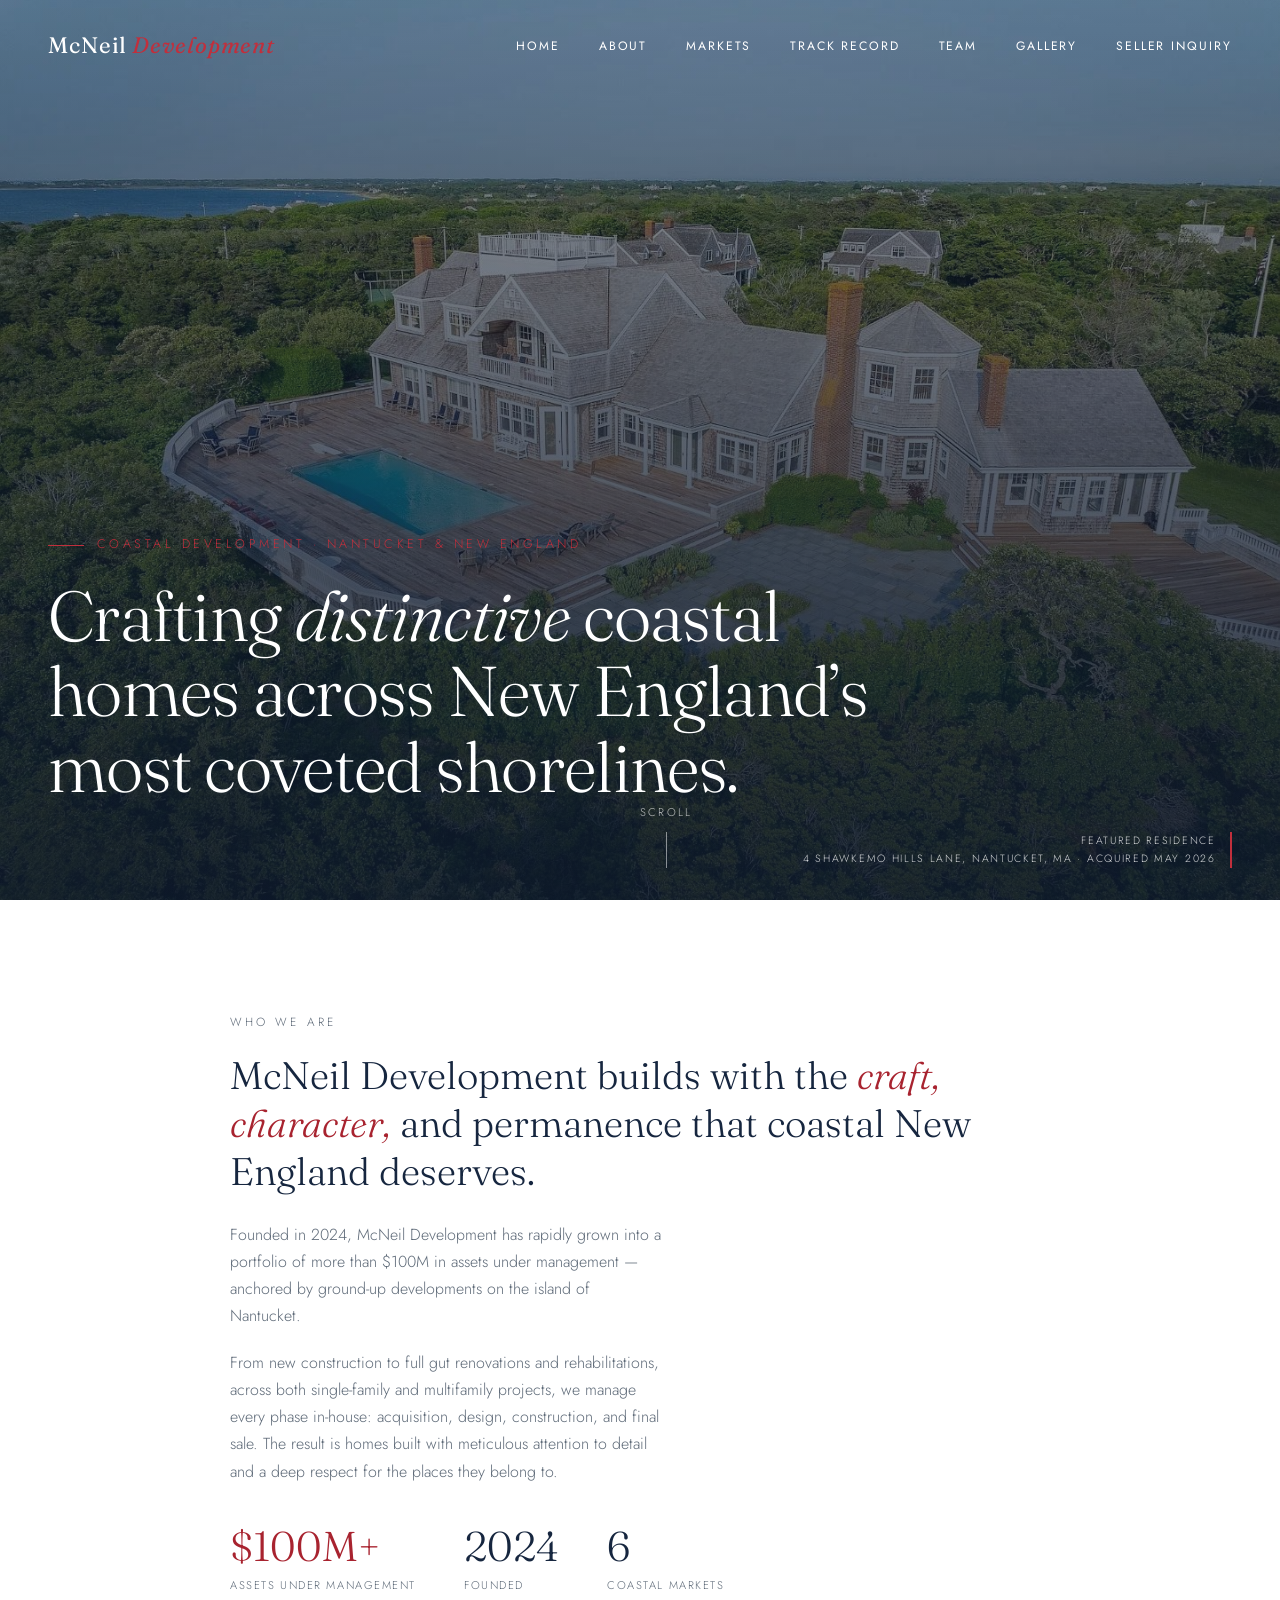
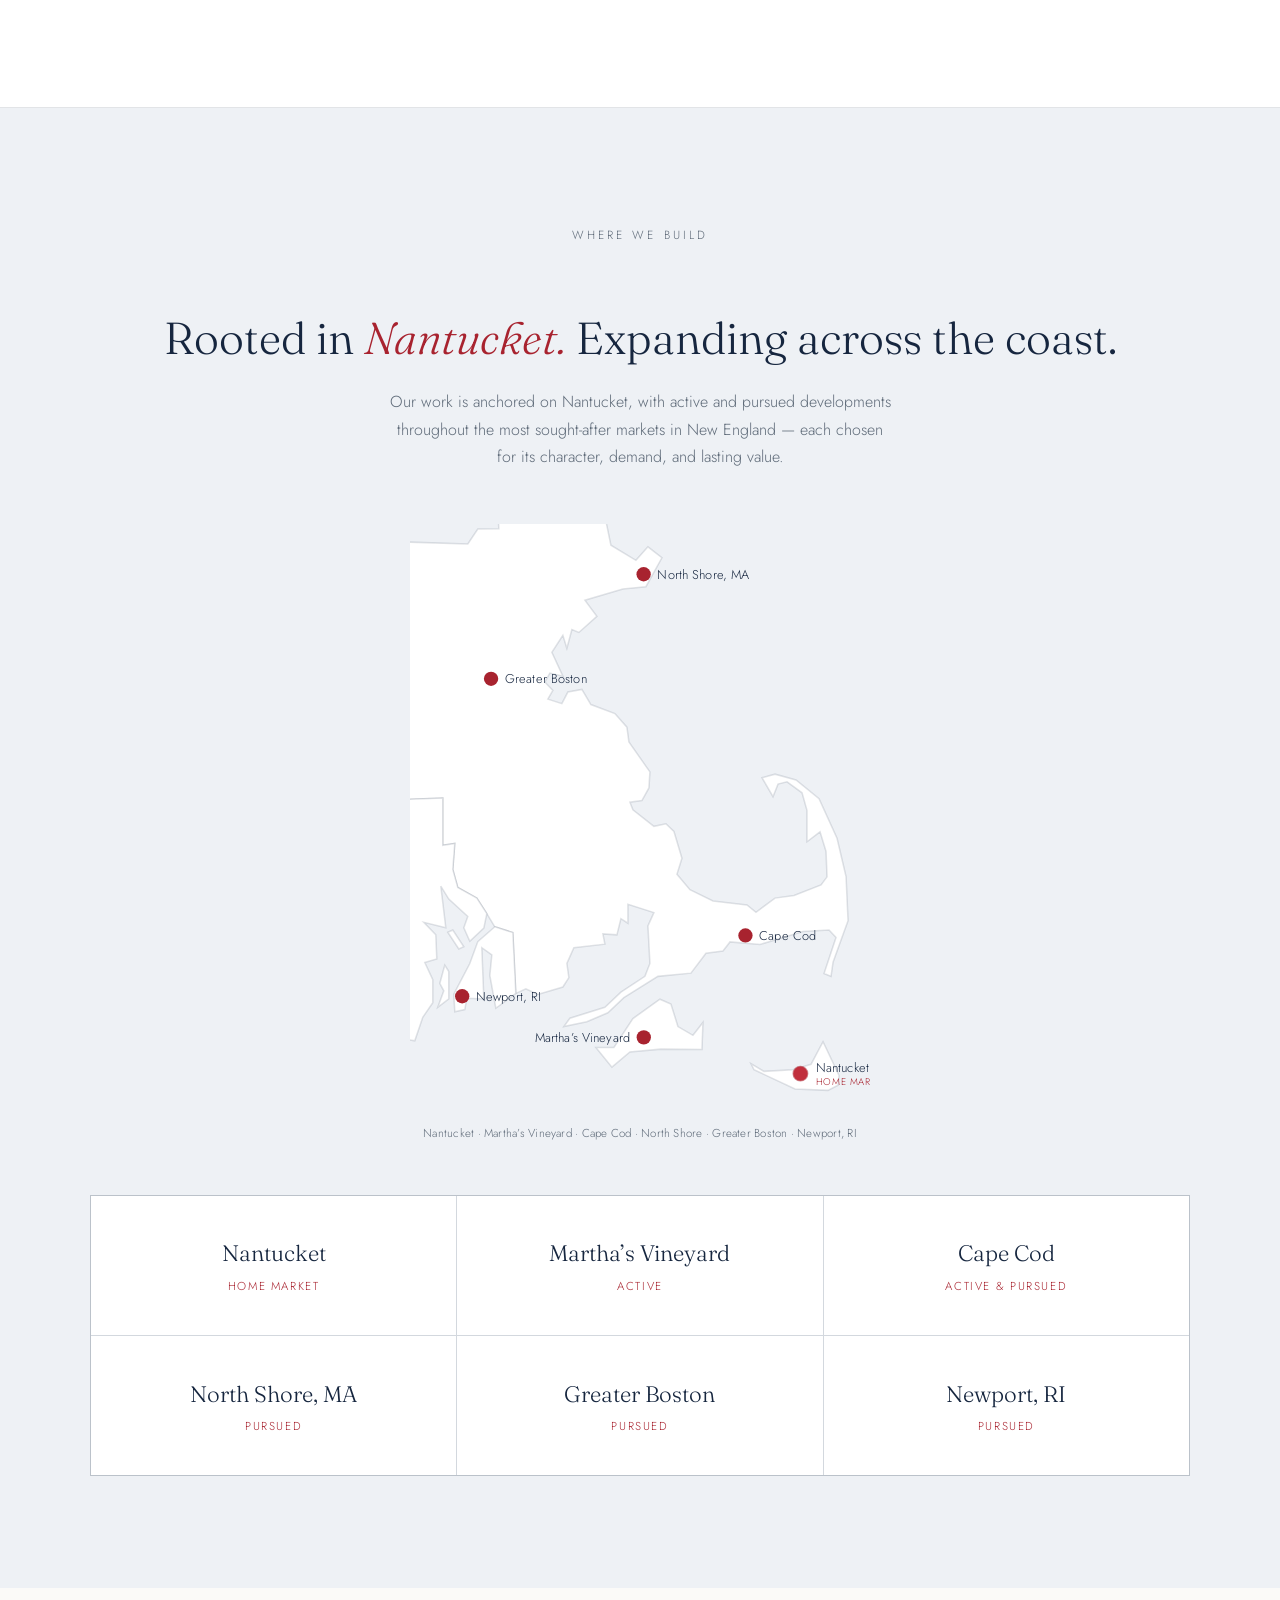
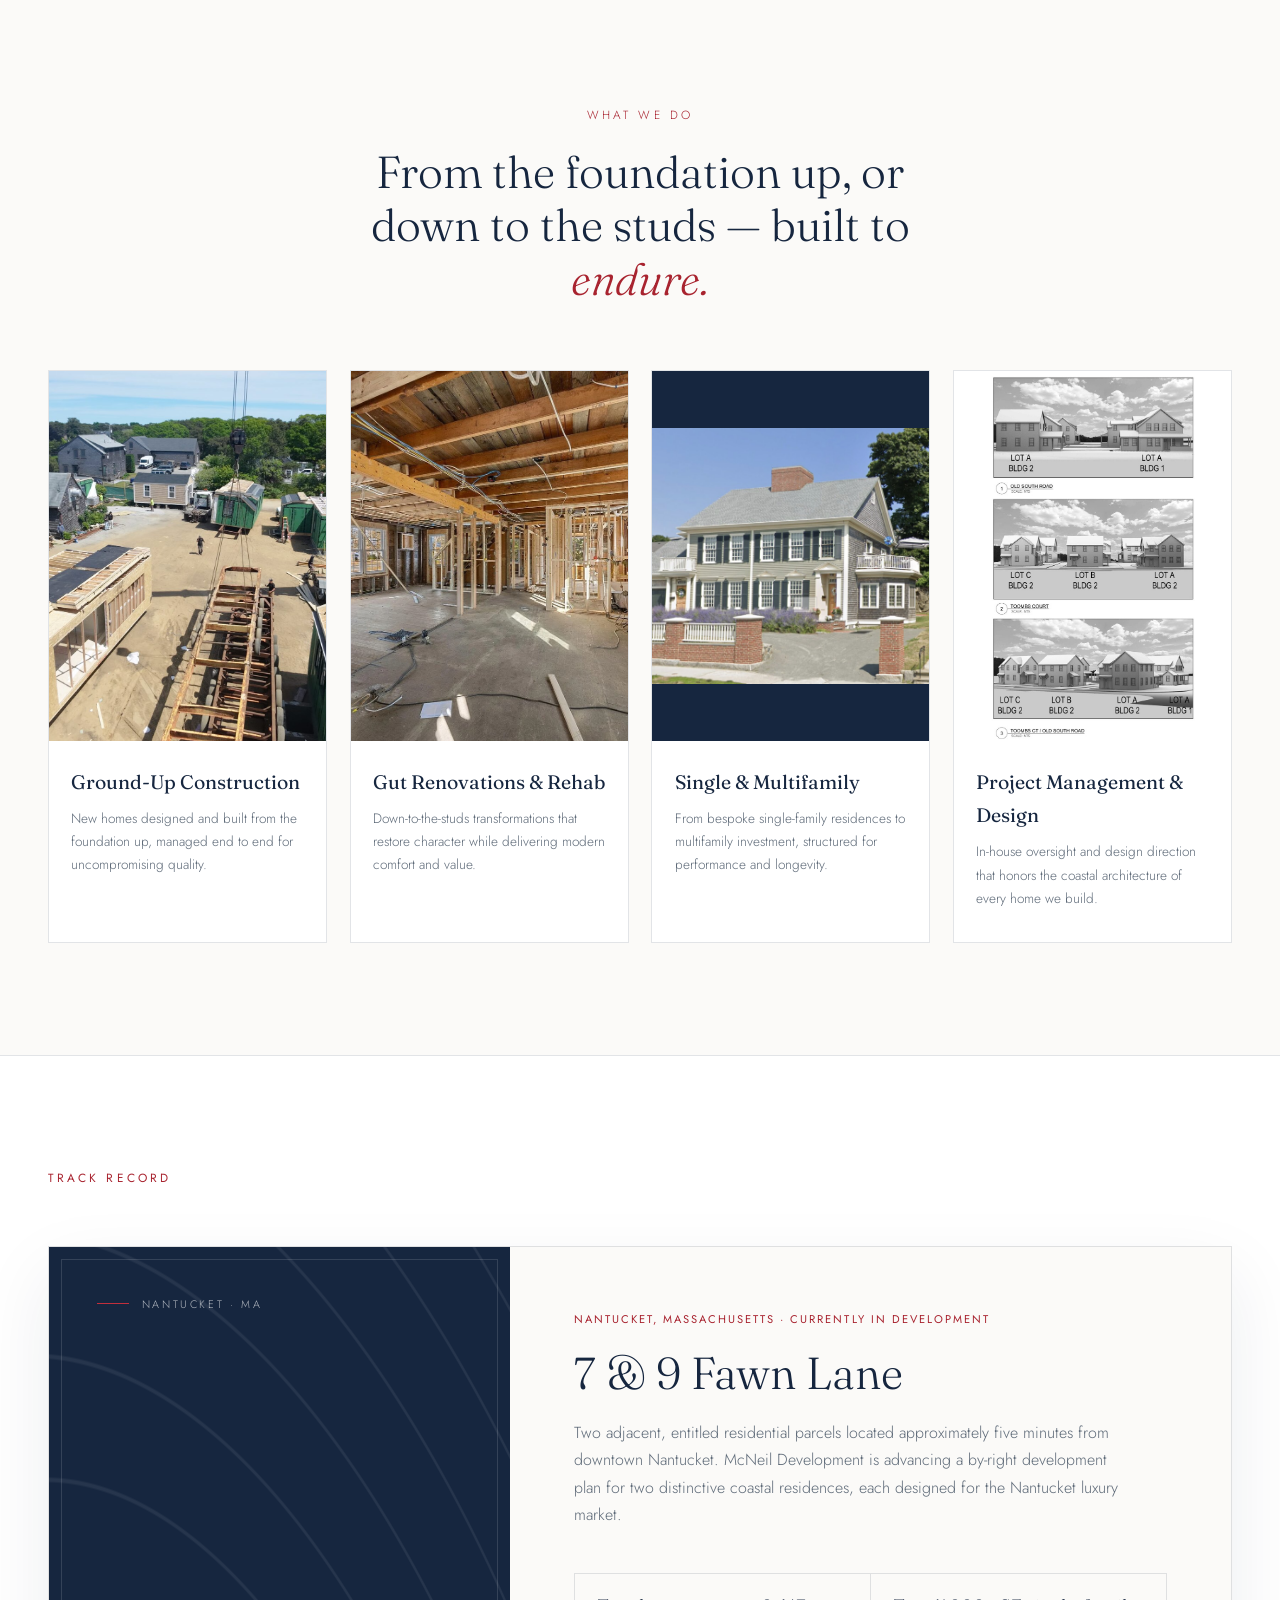
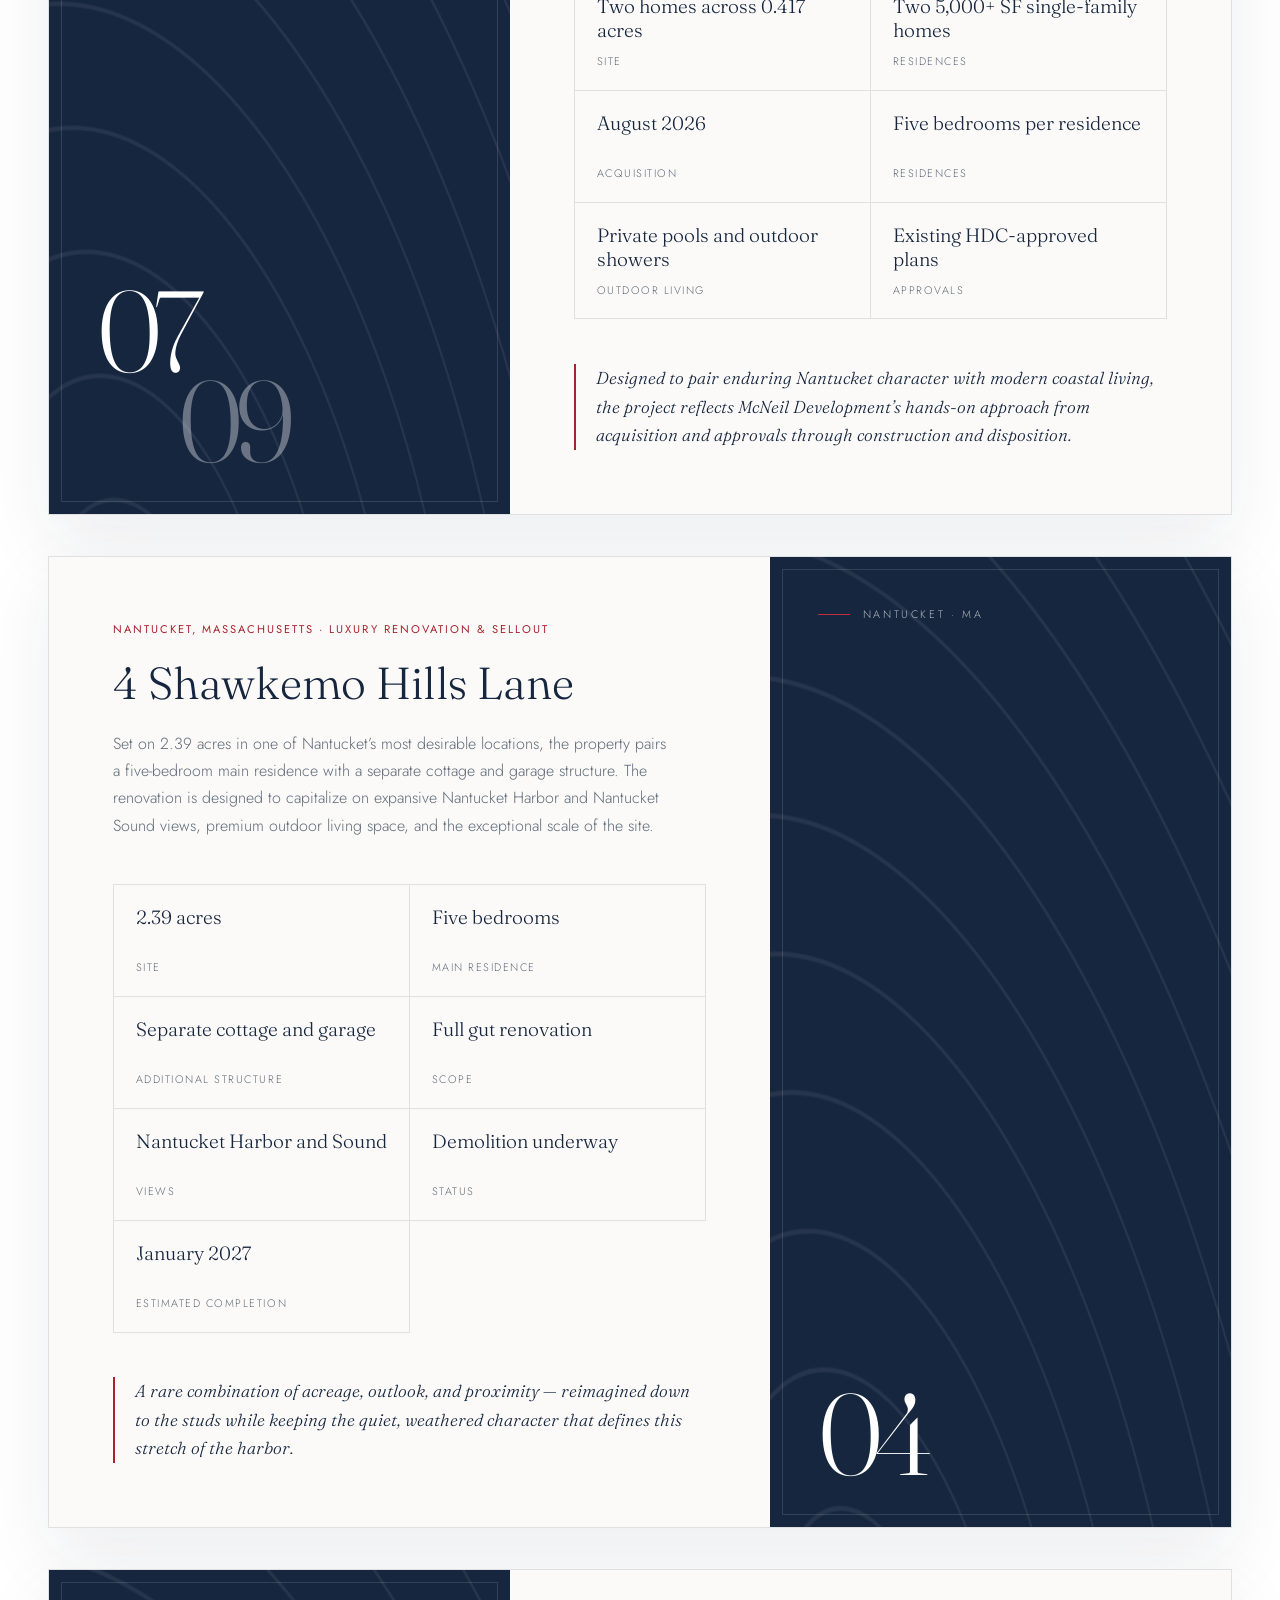
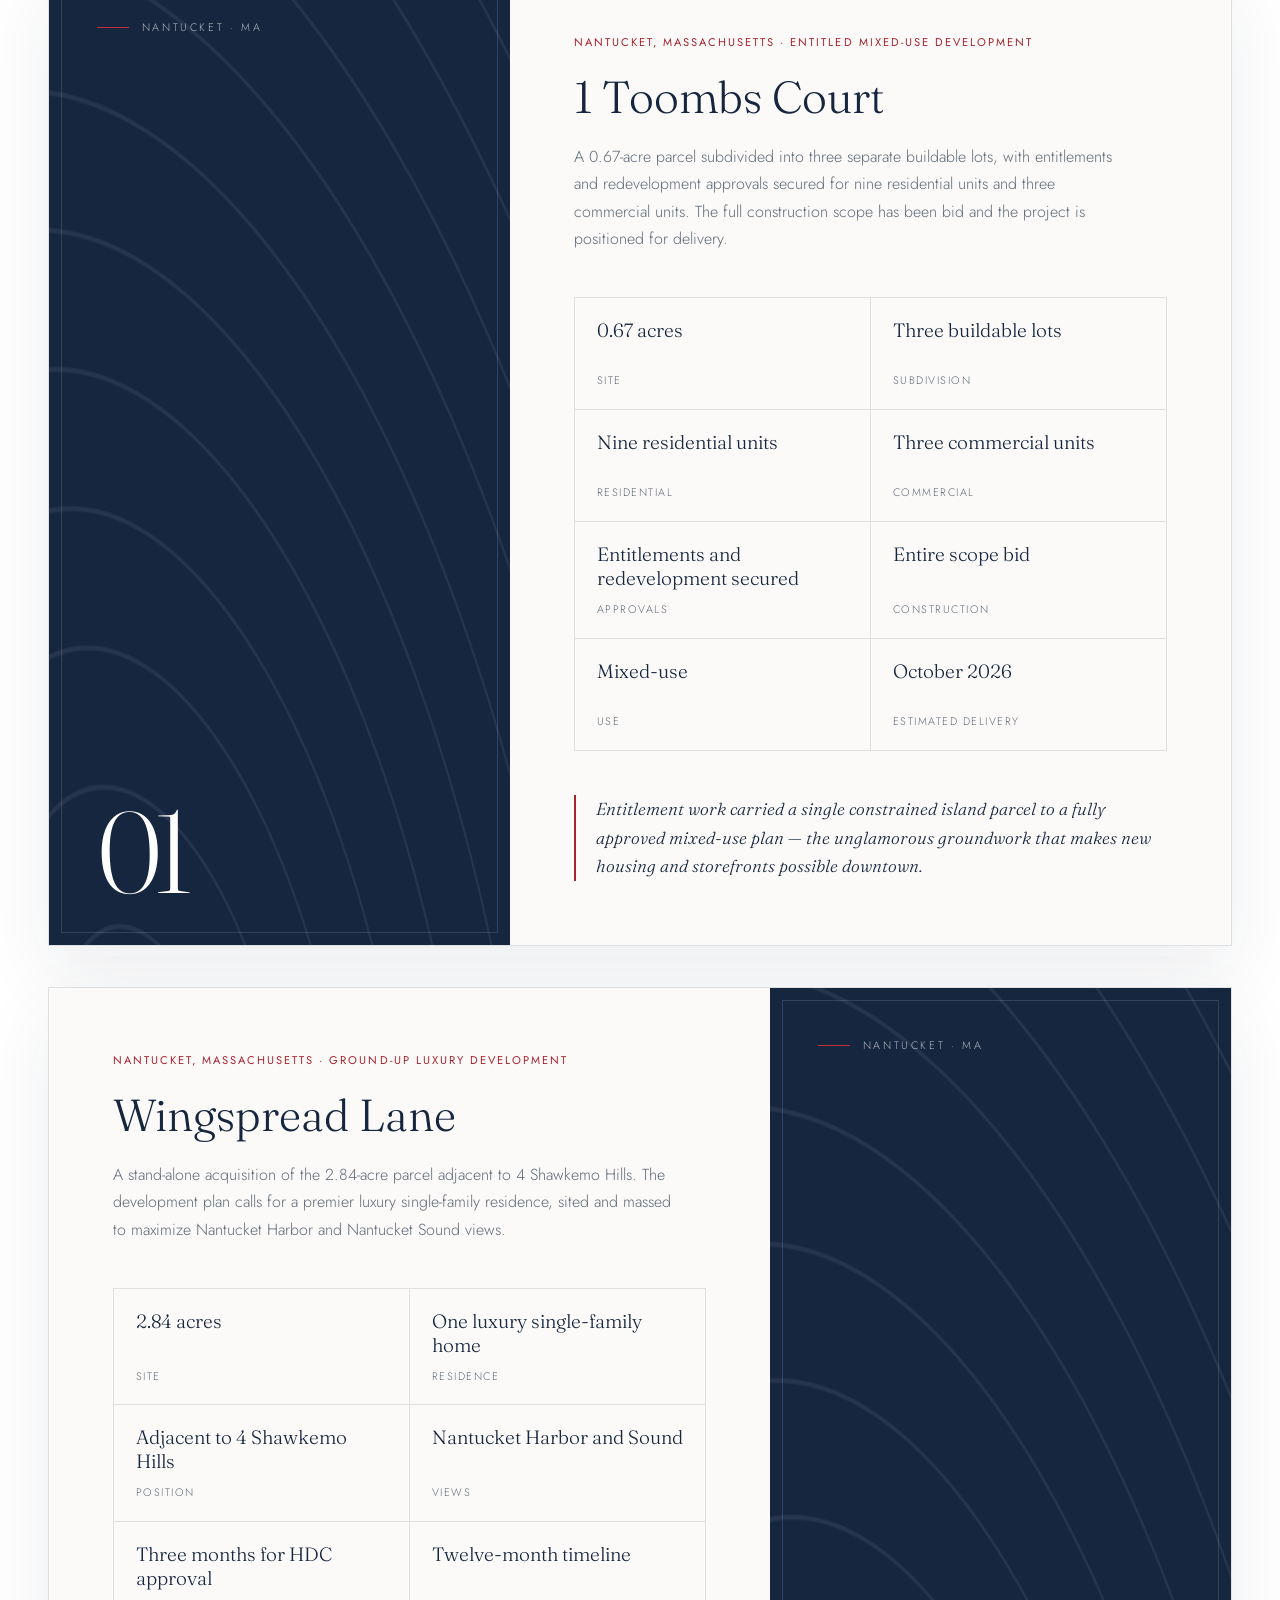
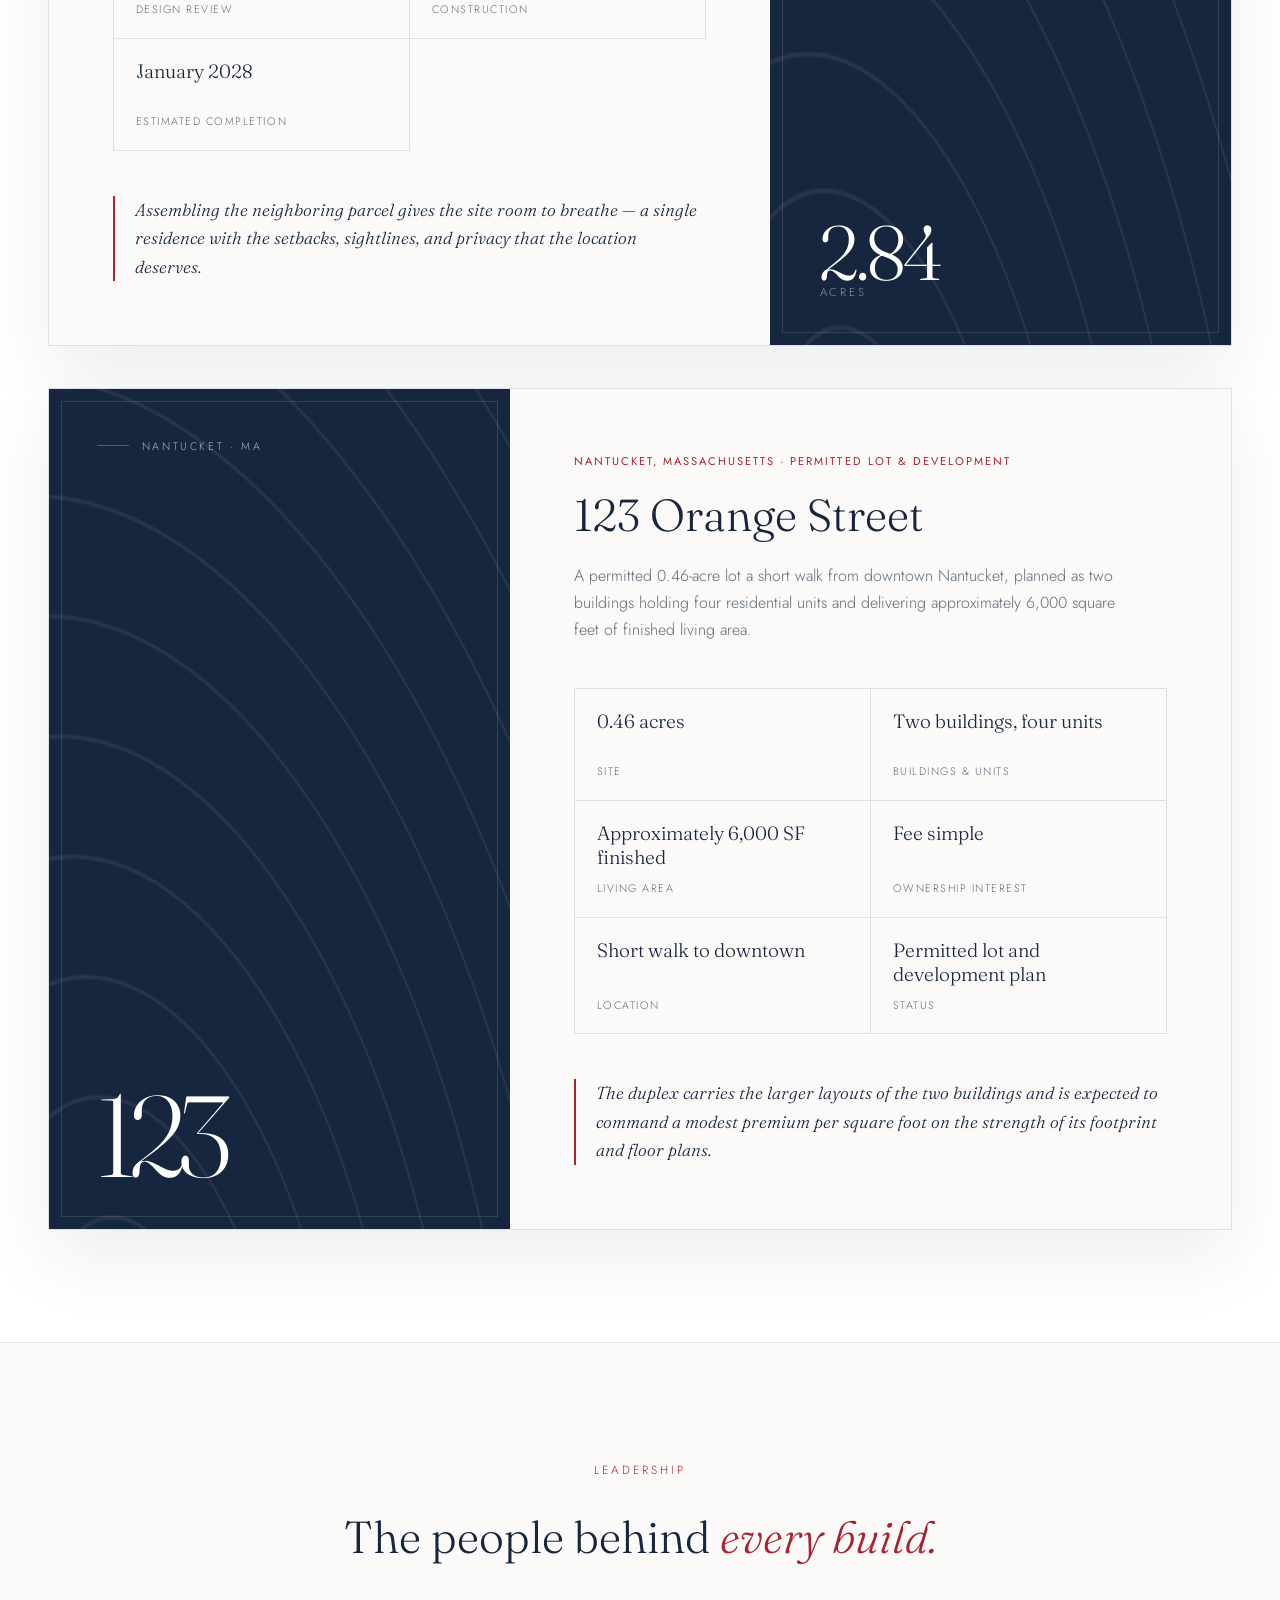
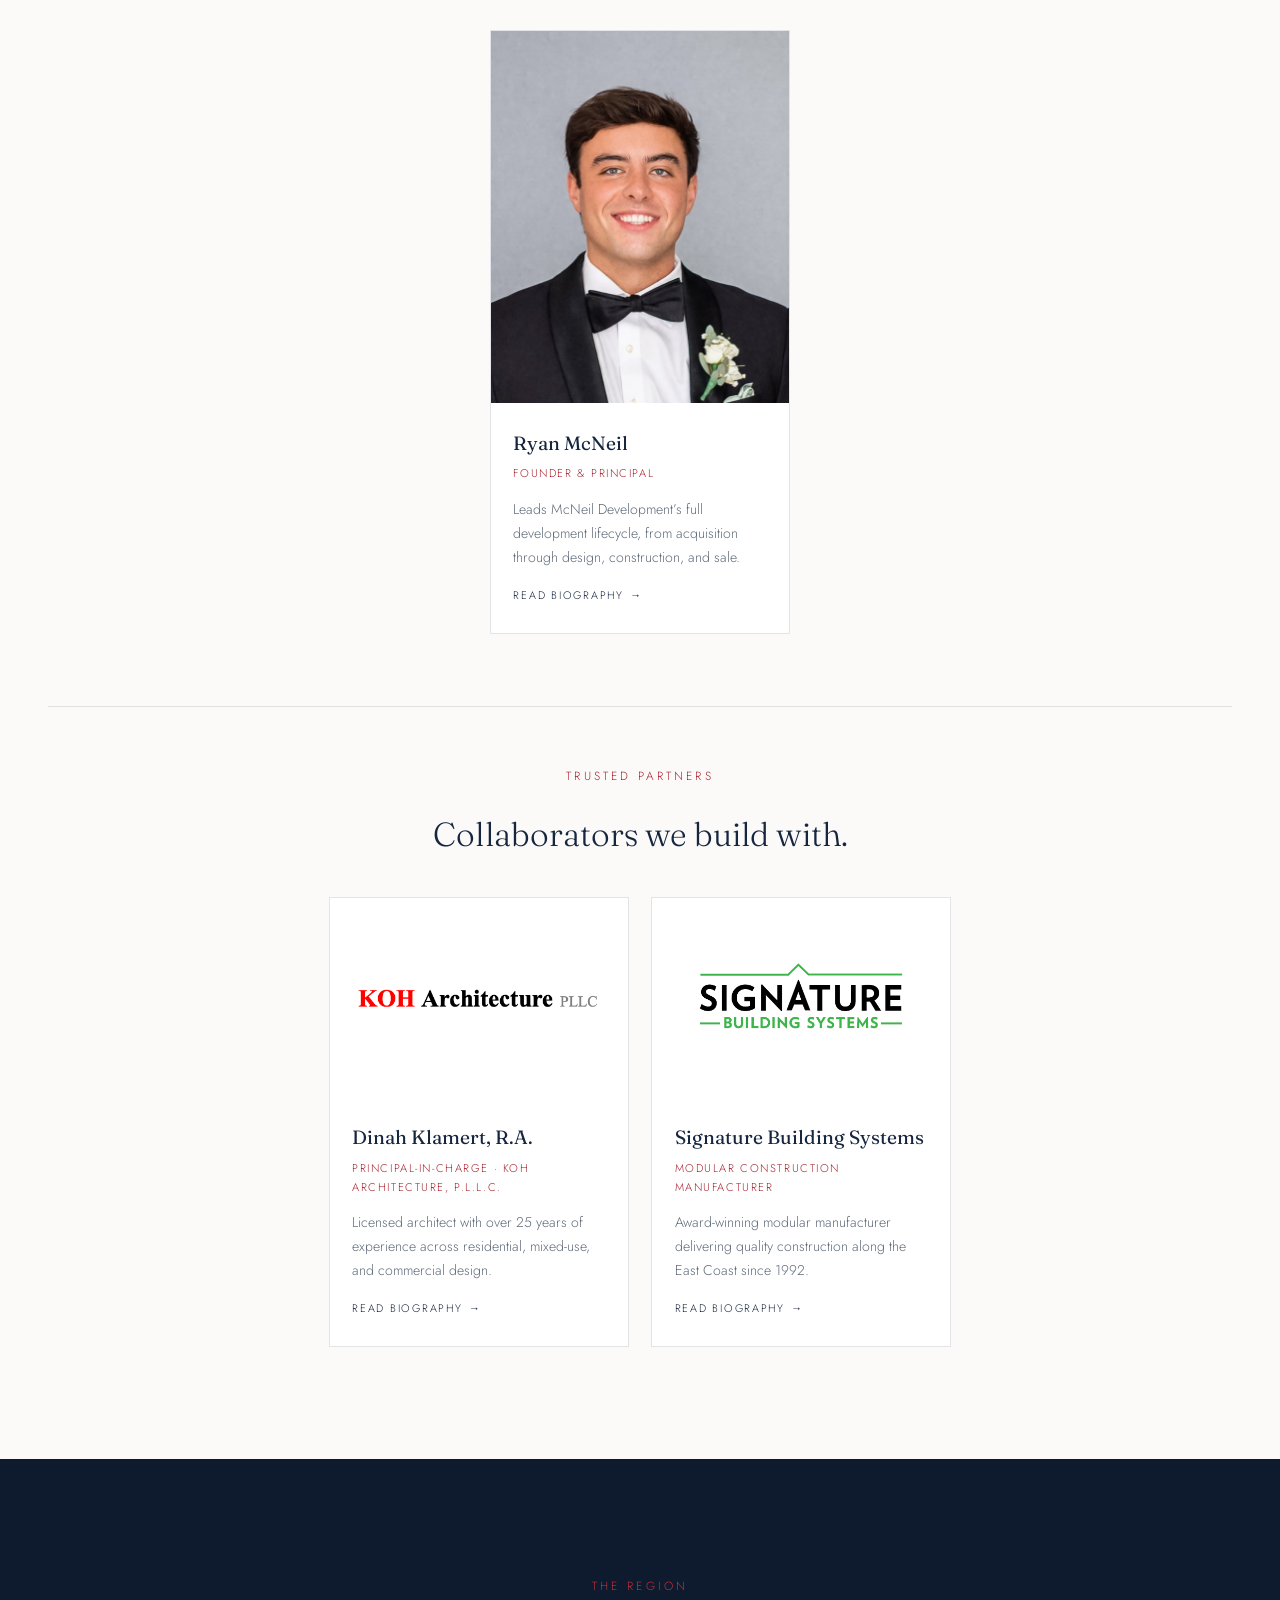
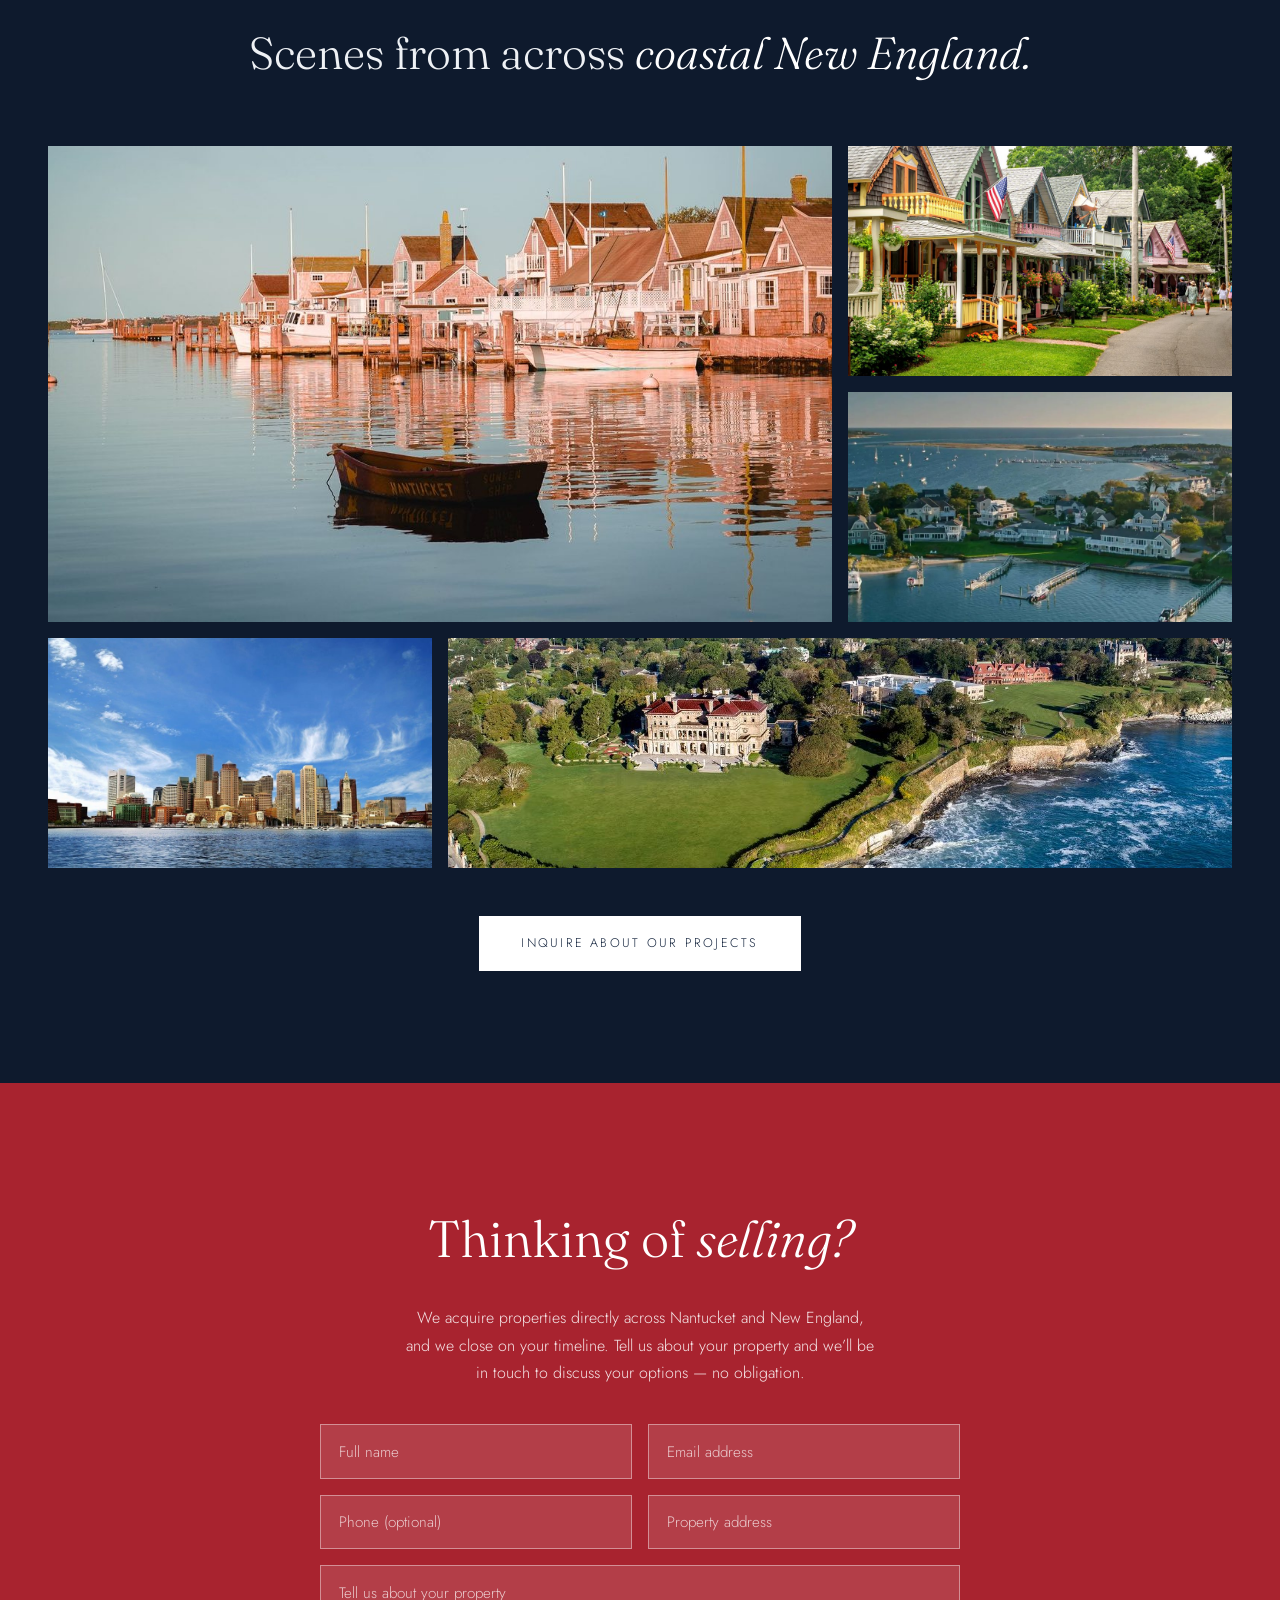
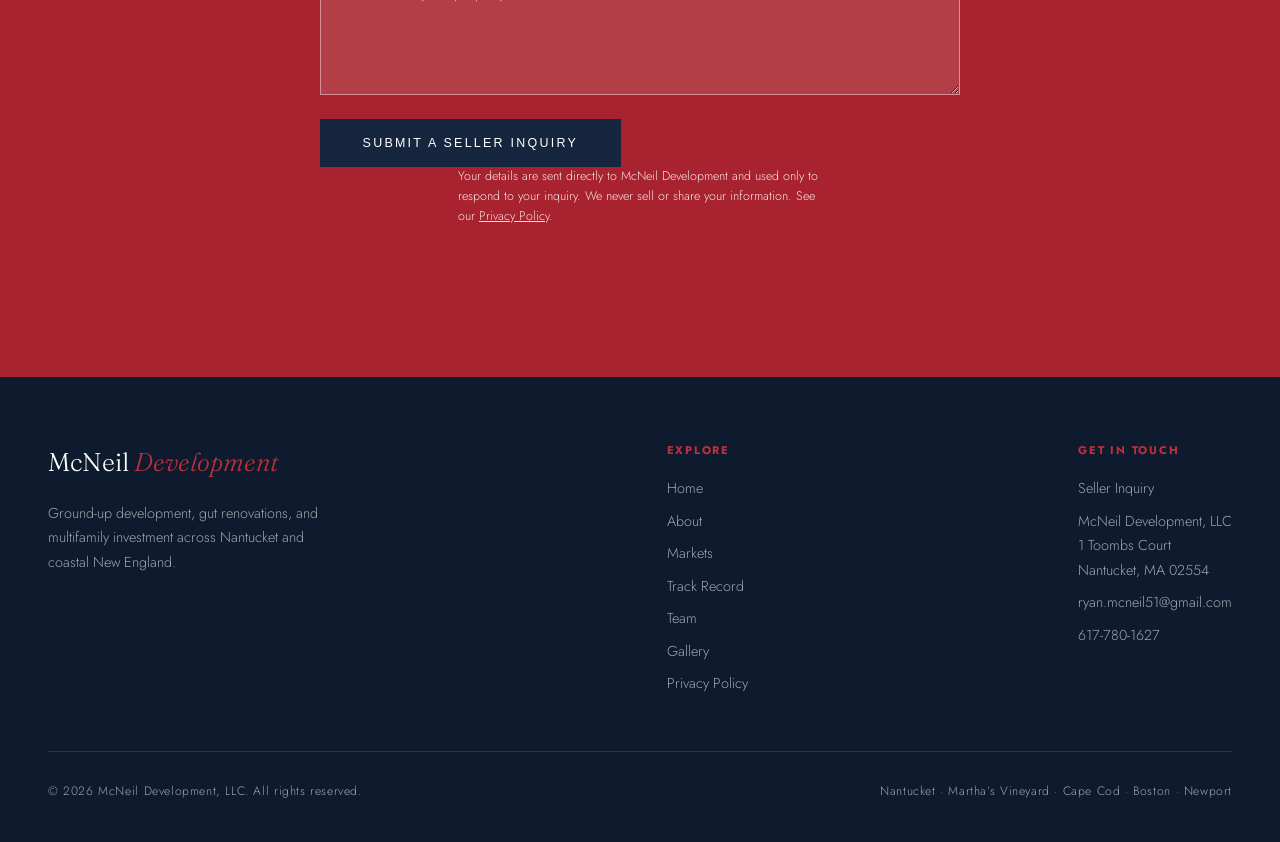
==== index.html @ 77cd9917 "Replace hand-drawn market map with a geographically accurate one The previous illustrative map used " ====
<!DOCTYPE html>
<html lang="en">
<head>
<meta charset="UTF-8">
<meta name="viewport" content="width=device-width, initial-scale=1.0">
<title>McNeil Development — Coastal Real Estate Development</title>
<meta name="description" content="McNeil Development builds distinctive coastal homes across New England's most coveted shorelines. Over $100M in assets under management, anchored by ground-up developments on Nantucket.">
<meta name="author" content="McNeil Development, LLC">
<meta name="robots" content="index, follow, max-image-preview:large">
<meta name="theme-color" content="#16263f">
<link rel="canonical" href="https://mcneil-development.com/">

<link rel="icon" href="/favicon.ico" sizes="32x32">
<link rel="icon" href="/favicon.svg" type="image/svg+xml">
<link rel="apple-touch-icon" href="/apple-touch-icon.png">

<meta property="og:type" content="website">
<meta property="og:site_name" content="McNeil Development">
<meta property="og:locale" content="en_US">
<meta property="og:title" content="McNeil Development — Coastal Real Estate Development">
<meta property="og:description" content="McNeil Development builds distinctive coastal homes across New England's most coveted shorelines. Over $100M in assets under management, anchored by ground-up developments on Nantucket.">
<meta property="og:url" content="https://mcneil-development.com/">
<meta property="og:image" content="https://mcneil-development.com/og-image.jpg">
<meta property="og:image:secure_url" content="https://mcneil-development.com/og-image.jpg">
<meta property="og:image:type" content="image/jpeg">
<meta property="og:image:width" content="1200">
<meta property="og:image:height" content="630">
<meta property="og:image:alt" content="Aerial view of a shingle-style coastal residence developed by McNeil Development on Nantucket">
<meta name="twitter:card" content="summary_large_image">
<meta name="twitter:title" content="McNeil Development — Coastal Real Estate Development">
<meta name="twitter:description" content="McNeil Development builds distinctive coastal homes across New England's most coveted shorelines. Over $100M in assets under management, anchored by ground-up developments on Nantucket.">
<meta name="twitter:image" content="https://mcneil-development.com/og-image.jpg">
<meta name="twitter:image:alt" content="Aerial view of a shingle-style coastal residence developed by McNeil Development on Nantucket">

<link rel="preconnect" href="https://fonts.googleapis.com">
<link rel="preconnect" href="https://fonts.gstatic.com" crossorigin>
<link href="https://fonts.googleapis.com/css2?family=Fraunces:ital,opsz,wght@0,9..144,300;0,9..144,400;0,9..144,500;1,9..144,400&family=Jost:wght@300;400;500&display=swap" rel="stylesheet">
<style>
  :root {
    --navy: #16263f;
    --navy-deep: #0e1a2d;
    --red: #a8232f;
    --red-bright: #c12f3c;
    --white: #ffffff;
    --paper: #fbfaf8;
    --cloud: #eef1f5;
    --stone: #5e6a78;
    --line: rgba(22, 38, 63, 0.12);
    --display: 'Fraunces', Georgia, serif;
    --body: 'Jost', sans-serif;
  }
  * { margin: 0; padding: 0; box-sizing: border-box; }
  html { scroll-behavior: smooth; }
  body { font-family: var(--body); background: var(--paper); color: var(--navy); font-weight: 300; line-height: 1.7; -webkit-font-smoothing: antialiased; overflow-x: hidden; }


  /* ---------- NAV ---------- */
  nav { position: fixed; top: 0; left: 0; right: 0; z-index: 100; display: flex; justify-content: space-between; align-items: center; padding: 1.6rem 3rem; transition: all 0.4s ease; background: transparent; }
  nav.scrolled { padding: 0.9rem 3rem; background: rgba(14, 26, 45, 0.95); backdrop-filter: blur(10px); box-shadow: 0 1px 0 rgba(255,255,255,0.06); }
  .logo { font-family: var(--display); font-size: 1.4rem; font-weight: 400; letter-spacing: 0.04em; color: var(--white); text-decoration: none; }
  .logo span { font-style: italic; color: var(--red-bright); }
  .nav-links { display: flex; gap: 2.4rem; list-style: none; }
  .nav-links a { color: var(--white); text-decoration: none; font-size: 0.76rem; letter-spacing: 0.16em; text-transform: uppercase; font-weight: 400; position: relative; padding-bottom: 3px; }
  .nav-links a::after { content: ''; position: absolute; left: 0; bottom: 0; width: 0; height: 2px; background: var(--red-bright); transition: width 0.35s ease; }
  .nav-links a:hover::after { width: 100%; }

  /* ---------- HERO ---------- */
  .hero { height: 100vh; min-height: 640px; position: relative; display: flex; align-items: flex-end; color: var(--white); overflow: hidden; }
  .hero-bg {
    position: absolute; inset: 0;
    background:
      linear-gradient(to bottom, rgba(14,26,45,0.32) 0%, rgba(14,26,45,0.74) 100%),
      url('/assets/hero-nantucket-residence.jpg') center 35%/cover,
      linear-gradient(160deg, #1f3454 0%, #16263f 50%, #0b1525 100%);
    transform: scale(1.05); animation: slowZoom 18s ease-out forwards;
  }
  .hero-bg::after { content: ''; position: absolute; inset: 0; background: linear-gradient(to bottom, rgba(14,26,45,0.10) 0%, rgba(14,26,45,0.55) 100%); }
  @keyframes slowZoom { to { transform: scale(1); } }
  .hero-inner { position: relative; z-index: 2; padding: 0 3rem 6rem; max-width: 1000px; }
  .hero-eyebrow { font-size: 0.78rem; letter-spacing: 0.28em; text-transform: uppercase; color: var(--red-bright); margin-bottom: 1.4rem; opacity: 0; animation: rise 1s ease 0.3s forwards; display: flex; align-items: center; gap: 0.8rem; }
  .hero-eyebrow::before { content: ''; width: 36px; height: 1px; background: var(--red-bright); }
  .hero h1 { font-family: var(--display); font-weight: 300; font-size: clamp(2.4rem, 5.5vw, 4.8rem); line-height: 1.07; letter-spacing: -0.01em; opacity: 0; animation: rise 1.1s ease 0.5s forwards; }
  .hero h1 em { font-style: italic; color: var(--white); }
  .scroll-cue { position: absolute; bottom: 2rem; left: 50%; transform: translateX(-50%); z-index: 2; font-size: 0.7rem; letter-spacing: 0.2em; text-transform: uppercase; color: rgba(255,255,255,0.7); opacity: 0; animation: rise 1s ease 1.2s forwards; }
  .scroll-cue::after { content: ''; display: block; width: 1px; height: 36px; background: rgba(255,255,255,0.5); margin: 0.6rem auto 0; animation: pulse 2s ease-in-out infinite; }
  @keyframes rise { from { opacity: 0; transform: translateY(28px); } to { opacity: 1; transform: translateY(0); } }
  @keyframes pulse { 0%,100% { transform: scaleY(0.4); opacity: 0.4; } 50% { transform: scaleY(1); opacity: 1; } }

  /* ---------- SECTION SHELL ---------- */
  section { padding: 7rem 3rem; }
  .eyebrow { font-size: 0.74rem; letter-spacing: 0.26em; text-transform: uppercase; color: var(--red); margin-bottom: 1.2rem; }
  .reveal { opacity: 0; transform: translateY(36px); transition: opacity 1s ease, transform 1s ease; }
  .reveal.in { opacity: 1; transform: translateY(0); }

  /* ---------- INTRO ---------- */
  .intro { background: var(--white); border-bottom: 1px solid var(--line); }
  .intro-grid { max-width: 820px; margin: 0 auto; }
  .intro h2 { font-family: var(--display); font-weight: 300; font-size: clamp(1.8rem, 3vw, 2.8rem); line-height: 1.25; margin-bottom: 1.6rem; }
  .intro h2 em { font-style: italic; color: var(--red); }
  .intro p { color: var(--stone); margin-bottom: 1.2rem; max-width: 48ch; }
  .stat-row { display: flex; gap: 3rem; margin-top: 2.6rem; flex-wrap: wrap; }
  .stat .num { font-family: var(--display); font-size: 2.6rem; color: var(--navy); line-height: 1; }
  .stat .num span { color: var(--red); }
  .stat .lbl { font-size: 0.7rem; letter-spacing: 0.14em; text-transform: uppercase; color: var(--stone); margin-top: 0.5rem; }
  .intro-img { aspect-ratio: 4/5; }

  /* ---------- MARKETS ---------- */
  .markets { background: var(--cloud); text-align: center; }
  .markets .eyebrow { display: inline-block; }
  .markets h2 { font-family: var(--display); font-weight: 300; font-size: clamp(1.9rem,3.5vw,2.9rem); margin-bottom: 0.8rem; }
  .markets h2 em { font-style: italic; color: var(--red); }
  .markets > p { color: var(--stone); max-width: 56ch; margin: 0 auto 3.4rem; }
  .market-list { max-width: 1100px; margin: 0 auto; display: grid; grid-template-columns: repeat(3, 1fr); gap: 1px; background: var(--line); border: 1px solid var(--line); }
  .market-item { background: var(--white); padding: 2.4rem 1.5rem; transition: background 0.4s ease, color 0.4s ease; }
  .market-item:hover { background: var(--navy); color: var(--white); }
  .market-item .mk-name { font-family: var(--display); font-size: 1.4rem; margin-bottom: 0.3rem; }
  .market-item .mk-tag { font-size: 0.72rem; letter-spacing: 0.14em; text-transform: uppercase; color: var(--red); }
  .market-item:hover .mk-tag { color: var(--red-bright); }

  .market-map { max-width: 460px; margin: 0 auto 1.2rem; }
  .market-map svg { width: 100%; height: auto; display: block; }
  .map-land { fill: var(--white); stroke: var(--line); stroke-width: 3; }
  .map-pin .dot { fill: var(--red); }
  .map-pin .ring { fill: none; stroke: var(--red); stroke-width: 3; opacity: 0.55; transform-origin: center; animation: pinPulse 2.2s ease-out infinite; }
  .map-pin .lbl { font-family: var(--body); font-size: 25px; letter-spacing: 0.01em; fill: var(--navy); }
  .map-pin .lbl.home-tag { font-size: 19px; letter-spacing: 0.06em; text-transform: uppercase; fill: var(--red); }
  .map-pin.home .dot { fill: var(--red-bright); }
  @keyframes pinPulse { 0% { r: 14; opacity: 0.55; } 100% { r: 34; opacity: 0; } }
  .map-caption { font-size: 0.72rem; color: var(--stone); text-align: center; margin: 0 auto 3.2rem; max-width: 460px; letter-spacing: 0.02em; }

  /* ---------- SERVICES ---------- */
  .services { background: var(--paper); text-align: center; }
  .services .eyebrow { display: inline-block; }
  .services > h2 { font-family: var(--display); font-weight: 300; font-size: clamp(1.9rem, 3.5vw, 2.9rem); max-width: 20ch; margin: 0 auto 4rem; line-height: 1.2; }
  .services > h2 em { font-style: italic; color: var(--red); }
  .svc-grid { max-width: 1200px; margin: 0 auto; display: grid; grid-template-columns: repeat(4, 1fr); gap: 1.4rem; text-align: left; }
  .svc-card { background: var(--white); overflow: hidden; border: 1px solid var(--line); transition: transform 0.5s ease, box-shadow 0.5s ease; }
  .svc-card:hover { transform: translateY(-8px); box-shadow: 0 24px 48px rgba(22,38,63,0.14); }
  .svc-card .img { aspect-ratio: 3/4; }
  .svc-card .body { padding: 1.6rem 1.4rem 2rem; }
  .svc-card h3 { font-family: var(--display); font-weight: 400; font-size: 1.22rem; margin-bottom: 0.5rem; }
  .svc-card p { font-size: 0.85rem; color: var(--stone); }

  /* ---------- TRACK RECORD ---------- */
  .track-record { background: var(--white); border-top: 1px solid var(--line); }
  .record-intro { max-width: 1200px; margin: 0 auto 3.6rem; }
  .record-intro h2 { font-family: var(--body); font-weight: 400; margin-bottom: 0; }
  .record-project { max-width: 1200px; margin: 0 auto; display: grid; grid-template-columns: minmax(280px, 0.78fr) minmax(0, 1.22fr); background: var(--paper); border: 1px solid var(--line); box-shadow: 0 28px 70px rgba(22,38,63,0.08); }
  .record-project + .record-project { margin-top: 2.6rem; }
  .record-project.flip { grid-template-columns: minmax(0, 1.22fr) minmax(280px, 0.78fr); }
  .record-project.flip .record-visual { grid-column: 2; grid-row: 1; }
  .record-project.flip .record-body { grid-column: 1; grid-row: 1; }
  .record-visual { min-height: 100%; position: relative; overflow: hidden; background: var(--navy); color: var(--white); isolation: isolate; }
  .record-visual::before { content: ''; position: absolute; inset: -12%; z-index: -2; background: repeating-radial-gradient(ellipse at 10% 105%, transparent 0 32px, rgba(255,255,255,0.07) 33px 34px, transparent 35px 57px); transform: rotate(-8deg); }
  .record-visual::after { content: ''; position: absolute; inset: 12px; z-index: -1; border: 1px solid rgba(255,255,255,0.13); }
  .record-marker { min-height: 100%; padding: 3rem; display: flex; flex-direction: column; justify-content: space-between; gap: 8rem; }
  .record-kicker { display: flex; align-items: center; gap: 0.8rem; font-size: 0.68rem; letter-spacing: 0.24em; text-transform: uppercase; color: rgba(255,255,255,0.68); }
  .record-kicker::before { content: ''; width: 32px; height: 1px; background: var(--red-bright); }
  .record-address { font-family: var(--display); font-size: clamp(4.8rem, 9vw, 7.5rem); font-weight: 300; letter-spacing: -0.07em; line-height: 0.78; }
  .record-address span { display: block; margin-left: 0.7em; color: rgba(255,255,255,0.36); }
  .record-address.is-figure { font-size: clamp(3.4rem, 6vw, 5.4rem); letter-spacing: -0.04em; line-height: 0.9; }
  .record-address .record-unit { display: block; margin-left: 0.15em; font-family: var(--body); font-size: 0.72rem; font-weight: 300; letter-spacing: 0.24em; text-transform: uppercase; color: rgba(255,255,255,0.5); }
  .record-body { padding: clamp(2.4rem, 5vw, 4.5rem); }
  .record-label { color: var(--red); font-size: 0.7rem; font-weight: 400; letter-spacing: 0.18em; line-height: 1.6; text-transform: uppercase; margin-bottom: 1.2rem; }
  .record-body h3 { font-family: var(--display); font-size: clamp(2rem, 3.5vw, 3rem); font-weight: 300; line-height: 1.1; margin-bottom: 1.4rem; }
  .record-summary { color: var(--stone); font-size: 1rem; max-width: 62ch; }
  .record-facts { margin: 2.8rem 0; display: grid; grid-template-columns: repeat(2, minmax(0, 1fr)); border-top: 1px solid var(--line); border-left: 1px solid var(--line); }
  .record-fact { min-height: 112px; padding: 1.25rem 1.35rem; border-right: 1px solid var(--line); border-bottom: 1px solid var(--line); display: flex; flex-direction: column; justify-content: space-between; gap: 0.75rem; }
  .record-fact dt { order: 2; color: var(--stone); font-size: 0.68rem; letter-spacing: 0.14em; line-height: 1.45; text-transform: uppercase; }
  .record-fact dd { order: 1; font-family: var(--display); font-size: 1.2rem; line-height: 1.25; color: var(--navy); }
  .record-close { max-width: 64ch; padding-left: 1.25rem; border-left: 2px solid var(--red); color: var(--navy); font-family: var(--display); font-size: 1.08rem; font-style: italic; line-height: 1.65; }

  /* ---------- TEAM ---------- */
  .team { background: var(--paper); border-top: 1px solid var(--line); text-align: center; }
  .team .eyebrow { display: inline-block; }
  .team > h2 { font-family: var(--display); font-weight: 300; font-size: clamp(1.9rem, 3.5vw, 2.9rem); margin-bottom: 3.4rem; }
  .team > h2 em { font-style: italic; color: var(--red); }
  .team-grid { max-width: 1200px; margin: 0 auto; display: grid; grid-template-columns: repeat(auto-fit, minmax(240px, 300px)); justify-content: center; gap: 1.4rem; text-align: left; }
  .team-card { display: block; width: 100%; background: var(--white); border: 1px solid var(--line); overflow: hidden; cursor: pointer; font: inherit; color: inherit; text-align: left; padding: 0; transition: transform 0.5s ease, box-shadow 0.5s ease; }
  .team-card:hover { transform: translateY(-8px); box-shadow: 0 24px 48px rgba(22,38,63,0.14); }
  .team-card:focus-visible { outline: 2px solid var(--red); outline-offset: 2px; }
  .team-card .img { aspect-ratio: 4/5; }
  .team-card .img.logo-card { aspect-ratio: 3/2; background: var(--white); display: flex; align-items: center; justify-content: center; padding: 1.7rem; }
  .team-card .img.logo-card img { max-width: 100%; max-height: 100%; object-fit: contain; }
  .team-card .body { padding: 1.5rem 1.4rem 1.8rem; }
  .team-card .tc-name { font-family: var(--display); font-weight: 400; font-size: 1.2rem; margin-bottom: 0.3rem; }
  .team-card .tc-role { font-size: 0.7rem; letter-spacing: 0.14em; text-transform: uppercase; color: var(--red); margin-bottom: 0.9rem; }
  .team-card .tc-headline { font-size: 0.88rem; color: var(--stone); }
  .team-card .tc-more { margin-top: 1rem; font-size: 0.68rem; letter-spacing: 0.16em; text-transform: uppercase; color: var(--navy); }
  .team-card .tc-more::after { content: '\2192'; margin-left: 0.4rem; }

  .partners { max-width: 1200px; margin: 4.5rem auto 0; padding-top: 3.4rem; border-top: 1px solid var(--line); }
  .partners h3 { font-family: var(--display); font-weight: 300; font-size: clamp(1.5rem, 2.6vw, 2.1rem); margin-bottom: 2.2rem; }

  /* ---------- BIO MODAL ---------- */
  .bio-modal[hidden] { display: none; }
  .bio-modal { position: fixed; inset: 0; z-index: 200; display: flex; align-items: center; justify-content: center; padding: 2rem; }
  .bio-modal-backdrop { position: absolute; inset: 0; background: rgba(14,26,45,0.72); backdrop-filter: blur(2px); }
  .bio-modal-panel { position: relative; background: var(--white); max-width: 640px; width: 100%; max-height: 88vh; overflow-y: auto; text-align: left; box-shadow: 0 40px 90px rgba(0,0,0,0.35); }
  .bio-modal-body { padding: 2.8rem 2.4rem 2.4rem; }
  .bio-modal-media { margin-bottom: 1.6rem; min-height: 104px; display: flex; align-items: center; }
  .bio-modal-avatar { width: 104px; height: 104px; border-radius: 50%; background-size: cover; background-position: center 18%; border: 1px solid var(--line); }
  .bio-modal-logo-img { max-height: 52px; max-width: 240px; width: auto; height: auto; object-fit: contain; display: block; }
  .bio-modal-eyebrow { color: var(--red); font-size: 0.7rem; letter-spacing: 0.16em; text-transform: uppercase; margin-bottom: 0.6rem; }
  .bio-modal-body h3 { font-family: var(--display); font-weight: 300; font-size: 1.7rem; margin-bottom: 1.3rem; }
  .bio-modal-body p { color: var(--stone); font-size: 0.92rem; margin-bottom: 1rem; }
  .bio-modal-close { position: absolute; top: 0.7rem; right: 0.8rem; width: 34px; height: 34px; border: 1px solid var(--line); background: var(--white); color: var(--navy); cursor: pointer; font-size: 1.2rem; line-height: 1; z-index: 2; }
  .bio-modal-close:hover { background: var(--navy); color: var(--white); border-color: var(--navy); }

  /* ---------- GALLERY ---------- */
  .gallery { background: var(--navy-deep); color: var(--cloud); text-align: center; }
  .gallery .eyebrow { color: var(--red-bright); display: inline-block; }
  .gallery > h2 { font-family: var(--display); font-weight: 300; font-size: clamp(1.9rem,3.5vw,2.9rem); margin-bottom: 3.4rem; }
  .gallery > h2 em { font-style: italic; color: var(--white); }
  .gal-grid { max-width: 1200px; margin: 0 auto 3rem; display: grid; grid-template-columns: repeat(3, 1fr); grid-auto-rows: 230px; gap: 1rem; }
  .gal-item { position: relative; overflow: hidden; }
  .gal-item.tall { grid-row: span 2; }
  .gal-item.wide { grid-column: span 2; }
  .gal-item.feature { grid-column: span 2; grid-row: span 2; }
  .gal-item.full { grid-column: 1 / -1; }
  .gal-brand { background: var(--navy); display: flex; align-items: center; justify-content: center; text-align: center; }
  .gal-brand .gb { padding: 1.2rem; }
  .gal-brand .gb-name { font-family: var(--display); font-weight: 300; font-size: 1.55rem; color: #fff; line-height: 1.12; }
  .gal-brand .gb-name span { font-style: italic; color: var(--red-bright); }
  .gal-brand .gb-rule { width: 34px; height: 2px; background: var(--red-bright); margin: 0.9rem auto; }
  .gal-brand .gb-sub { font-size: 0.6rem; letter-spacing: 0.22em; text-transform: uppercase; color: rgba(255,255,255,0.6); }

  /* ---------- CTA ---------- */
  .cta { background: var(--red); color: var(--white); text-align: center; }
  .cta h2 { font-family: var(--display); font-weight: 300; font-size: clamp(2rem,4vw,3.2rem); margin-bottom: 1.4rem; }
  .cta h2 em { font-style: italic; }
  .cta p { color: rgba(255,255,255,0.88); max-width: 52ch; margin: 0 auto 2.4rem; }
  .btn { display: inline-block; padding: 1rem 2.6rem; background: var(--white); color: var(--navy); text-decoration: none; font-size: 0.78rem; letter-spacing: 0.18em; text-transform: uppercase; transition: all 0.4s ease; border: 1px solid var(--white); }
  .btn:hover { background: transparent; color: var(--white); }
  .btn.dark { background: var(--navy); color: var(--white); border-color: var(--navy); }
  .btn.dark:hover { background: var(--red); border-color: var(--red); }

  /* ---------- INQUIRY FORM ---------- */
  .inquiry-form { max-width: 640px; margin: 0 auto; text-align: left; }
  .inquiry-form .hp { position: absolute; left: -9999px; }
  .inquiry-form .field-row { display: flex; gap: 1rem; margin-bottom: 1rem; flex-wrap: wrap; }
  .inquiry-form .field-row > * { flex: 1; min-width: 220px; }
  .inquiry-form input, .inquiry-form textarea {
    width: 100%; padding: 0.95rem 1.1rem; font-family: var(--body); font-size: 0.95rem; font-weight: 300;
    background: rgba(255,255,255,0.12); border: 1px solid rgba(255,255,255,0.42); color: var(--white);
    border-radius: 0; transition: border-color 0.3s ease, background 0.3s ease;
  }
  .inquiry-form input::placeholder, .inquiry-form textarea::placeholder { color: rgba(255,255,255,0.72); }
  .inquiry-form input:focus, .inquiry-form textarea:focus { outline: none; border-color: var(--white); background: rgba(255,255,255,0.18); }
  .inquiry-form textarea { display: block; margin-bottom: 1.5rem; resize: vertical; line-height: 1.6; }
  .inquiry-form button.btn { cursor: pointer; }
  .inquiry-form button.btn:disabled { opacity: 0.6; cursor: default; }
  .form-note { max-width: 640px; margin: 1.2rem 0 0; font-size: 0.78rem; line-height: 1.6; color: rgba(255,255,255,0.62); }
  .form-note a { color: rgba(255,255,255,0.85); }
  .form-status { max-width: 640px; margin: 1.6rem auto 0; font-size: 1rem; color: var(--white); }

  /* ---------- FOOTER ---------- */
  footer { background: var(--navy-deep); color: rgba(238,241,245,0.65); padding: 4rem 3rem 2.5rem; }
  .foot-grid { max-width: 1200px; margin: 0 auto; display: flex; justify-content: space-between; flex-wrap: wrap; gap: 2.5rem; padding-bottom: 3rem; border-bottom: 1px solid rgba(238,241,245,0.12); }
  .foot-logo { font-family: var(--display); font-size: 1.6rem; color: var(--white); }
  .foot-logo span { font-style: italic; color: var(--red-bright); }
  .foot-col { max-width: 32ch; }
  .foot-col h4 { font-size: 0.7rem; letter-spacing: 0.16em; text-transform: uppercase; color: var(--red-bright); margin-bottom: 1rem; }
  .foot-col a, .foot-col p { display: block; color: rgba(238,241,245,0.65); text-decoration: none; font-size: 0.9rem; margin-bottom: 0.5rem; }
  .foot-col address { font-style: normal; color: rgba(238,241,245,0.65); font-size: 0.9rem; line-height: 1.7; margin-bottom: 0.5rem; }
  .foot-col a:hover { color: var(--white); }
  .foot-bottom { max-width: 1200px; margin: 0 auto; padding-top: 1.8rem; display: flex; justify-content: space-between; font-size: 0.76rem; letter-spacing: 0.05em; flex-wrap: wrap; gap: 1rem; }

  @media (max-width: 1100px) {
    .nav-links { gap: 1.25rem; }
  }
  @media (max-width: 900px) {
    nav { padding: 1.2rem 1.5rem; } nav.scrolled { padding: 0.9rem 1.5rem; }
    .nav-links { display: none; }
    section { padding: 4.5rem 1.5rem; }
    .hero-inner { padding: 0 1.5rem 5.5rem; }
    .intro-grid { grid-template-columns: 1fr; gap: 2.5rem; }
    .svc-grid { grid-template-columns: repeat(2, 1fr); }
    .market-list { grid-template-columns: repeat(2, 1fr); }
    .record-project, .record-project.flip { grid-template-columns: 1fr; }
    .record-project.flip .record-visual { grid-column: 1; grid-row: 1; }
    .record-project.flip .record-body { grid-column: 1; grid-row: 2; }
    .record-visual { min-height: 330px; }
    .record-marker { padding: 2rem; gap: 4rem; }
    .gal-grid { grid-template-columns: repeat(2, 1fr); grid-auto-rows: 170px; }
    .stat-row { gap: 1.8rem; }
  }
  @media (max-width: 540px) {
    .svc-grid { grid-template-columns: 1fr; }
    .market-list { grid-template-columns: 1fr; }
    .record-intro { margin-bottom: 2.2rem; }
    .record-project + .record-project { margin-top: 1.8rem; }
    .record-visual { min-height: 280px; }
    .record-address { font-size: 4.6rem; }
    .record-address.is-figure { font-size: 3.4rem; }
    .record-body { padding: 2rem 1.25rem 2.4rem; }
    .record-facts { grid-template-columns: 1fr; }
    .record-fact { min-height: 94px; }
    .gal-grid { grid-template-columns: 1fr; }
    .gal-item.wide { grid-column: span 1; }
  }
  .hero-caption {
    position: absolute; right: 3rem; bottom: 2rem; z-index: 2;
    font-size: 0.66rem; letter-spacing: 0.16em; text-transform: uppercase;
    color: rgba(255,255,255,0.82); text-align: right; max-width: 64%; line-height: 1.7;
    border-right: 2px solid var(--red-bright); padding-right: 0.9rem;
    opacity: 0; animation: rise 1s ease 1.5s forwards;
  }
  @media (max-width: 900px) {
    .hero-caption { left: 1.5rem; right: 1.5rem; bottom: 1.5rem; text-align: left; max-width: none; font-size: 0.6rem; border-right: none; border-left: 2px solid var(--red-bright); padding-right: 0; padding-left: 0.85rem; }
    .scroll-cue { display: none; }
  }
</style>

<script type="application/ld+json">
{
  "@context": "https://schema.org",
  "@graph": [
    {
      "@type": ["Organization", "LocalBusiness", "GeneralContractor"],
      "@id": "https://mcneil-development.com/#organization",
      "name": "McNeil Development",
      "legalName": "McNeil Development, LLC",
      "url": "https://mcneil-development.com/",
      "logo": "https://mcneil-development.com/apple-touch-icon.png",
      "image": "https://mcneil-development.com/og-image.jpg",
      "description": "Real estate development and investment firm building ground-up coastal homes, gut renovations, and multifamily properties across Nantucket and coastal New England.",
      "foundingDate": "2024",
      "email": "ryan.mcneil51@gmail.com",
      "telephone": "+1-617-780-1627",
      "address": {
        "@type": "PostalAddress",
        "streetAddress": "1 Toombs Court",
        "addressLocality": "Nantucket",
        "addressRegion": "MA",
        "postalCode": "02554",
        "addressCountry": "US"
      },
      "founder": { "@id": "https://mcneil-development.com/#founder" },
      "areaServed": [
        { "@type": "Place", "name": "Nantucket, MA" },
        { "@type": "Place", "name": "Martha's Vineyard, MA" },
        { "@type": "Place", "name": "Cape Cod, MA" },
        { "@type": "Place", "name": "North Shore, MA" },
        { "@type": "Place", "name": "Greater Boston, MA" },
        { "@type": "Place", "name": "Newport, RI" }
      ],
      "knowsAbout": [
        "Ground-up residential construction",
        "Gut renovations and rehabilitation",
        "Single-family and multifamily development",
        "Project management and design"
      ]
    },
    {
      "@type": "Person",
      "@id": "https://mcneil-development.com/#founder",
      "name": "Ryan McNeil",
      "jobTitle": "Founder & Managing Principal",
      "worksFor": { "@id": "https://mcneil-development.com/#organization" },
      "alumniOf": { "@type": "CollegeOrUniversity", "name": "Princeton University" }
    },
    {
      "@type": "WebSite",
      "@id": "https://mcneil-development.com/#website",
      "url": "https://mcneil-development.com/",
      "name": "McNeil Development",
      "publisher": { "@id": "https://mcneil-development.com/#organization" },
      "inLanguage": "en-US"
    }
  ]
}
</script>
</head>
<body>

<nav id="nav">
  <a href="#home" class="logo">McNeil<span> Development</span></a>
  <ul class="nav-links">
    <li><a href="#home">Home</a></li>
    <li><a href="#about">About</a></li>
    <li><a href="#markets">Markets</a></li>
    <li><a href="#track-record">Track Record</a></li>
    <li><a href="#team">Team</a></li>
    <li><a href="#gallery">Gallery</a></li>
    <li><a href="#contact">Seller Inquiry</a></li>
  </ul>
</nav>

<header class="hero" id="home">
  <div class="hero-bg"></div>
  <div class="hero-inner">
    <p class="hero-eyebrow">Coastal Development &middot; Nantucket &amp; New England</p>
    <h1>Crafting <em>distinctive</em> coastal homes across New England&rsquo;s most coveted shorelines.</h1>
  </div>
  <div class="hero-caption">Featured Residence<br>4 Shawkemo Hills Lane, Nantucket, MA &middot; Acquired May 2026</div>
  <div class="scroll-cue">Scroll</div>
</header>

<section class="intro" id="about">
  <div class="intro-grid">
    <div class="reveal">
      <p class="eyebrow">Who We Are</p>
      <h2>McNeil Development builds with the <em>craft, character,</em> and permanence that coastal New England deserves.</h2>
      <p>Founded in 2024, McNeil Development has rapidly grown into a portfolio of more than $100M in assets under management &mdash; anchored by ground-up developments on the island of Nantucket.</p>
      <p>From new construction to full gut renovations and rehabilitations, across both single-family and multifamily projects, we manage every phase in-house: acquisition, design, construction, and final sale. The result is homes built with meticulous attention to detail and a deep respect for the places they belong to.</p>
      <div class="stat-row">
        <div class="stat"><div class="num"><span>$100M+</span></div><div class="lbl">Assets Under Management</div></div>
        <div class="stat"><div class="num">2024</div><div class="lbl">Founded</div></div>
        <div class="stat"><div class="num">6</div><div class="lbl">Coastal Markets</div></div>
      </div>
    </div>
  </div>
</section>

<section class="markets" id="markets">
  <p class="eyebrow">Where We Build</p>
  <h2>Rooted in <em>Nantucket.</em> Expanding across the coast.</h2>
  <p>Our work is anchored on Nantucket, with active and pursued developments throughout the most sought-after markets in New England &mdash; each chosen for its character, demand, and lasting value.</p>

  <div class="market-map">
    <svg viewBox="0 0 900 1173.45" role="img" aria-labelledby="market-map-title" xmlns="http://www.w3.org/2000/svg">
      <title id="market-map-title">Map of McNeil Development&rsquo;s New England markets, from Boston&rsquo;s North Shore to Newport, RI and the islands of Nantucket and Martha&rsquo;s Vineyard</title>
      <path class="map-land" d="M667.16,1055.82 L692.61,1070.94 L749.39,1067.79 L784.63,1057.08 L808.12,1012.98 L839.45,1079.13 L837.49,1098.03 L817.91,1108.12 L753.30,1105.59 L673.03,1067.79 L667.16,1055.82 Z M363.70,1024.32 L398.94,1024.32 L436.14,967.62 L489.00,929.81 L510.54,939.26 L524.24,983.37 L553.61,1000.38 L573.19,975.18 L571.23,1028.10 L490.96,1027.47 L430.27,1033.14 L395.03,1062.75 L363.70,1024.32 Z M-961.73,3.03 L-523.18,16.89 L-133.58,31.38 L113.10,38.94 L132.68,9.96 L173.79,9.33 L171.84,-29.74 L201.20,-52.42 L238.40,-41.08 L256.02,-80.14 L326.50,-100.30 L355.87,-81.40 L371.53,-89.59 L375.45,-44.23 L393.07,41.46 L442.01,71.07 L465.51,44.61 L492.92,66.03 L461.59,122.73 L416.56,127.14 L342.17,149.20 L365.66,180.70 L330.42,212.20 L316.71,206.53 L306.92,243.70 L299.09,217.87 L277.56,251.26 L299.09,297.88 L273.64,291.58 L263.85,309.23 L279.52,325.61 L269.73,342.62 L297.14,351.44 L308.88,328.76 L336.29,323.72 L353.91,353.33 L400.90,370.97 L424.39,397.43 L428.31,426.41 L469.42,485.01 L467.46,516.51 L453.76,541.08 L430.27,544.23 L436.14,559.35 L477.25,591.48 L500.75,586.44 L516.41,601.56 L532.07,653.86 L522.28,685.36 L547.73,715.60 L592.76,737.65 L659.33,745.21 L676.95,759.70 L714.15,731.98 L751.34,726.94 L804.21,706.15 L815.95,690.40 L813.99,640.63 L802.25,602.19 L776.80,621.72 L776.80,560.61 L767.01,525.96 L737.64,504.54 L720.02,508.95 L710.23,533.52 L688.70,496.35 L714.15,489.42 L755.26,500.76 L800.29,537.30 L835.53,614.79 L853.15,689.77 L857.07,776.08 L827.70,857.36 L823.78,885.08 L810.08,879.41 L833.57,808.85 L819.87,794.36 L768.96,797.51 L684.78,822.71 L626.05,817.67 L612.34,835.31 L579.06,839.72 L549.69,878.78 L485.08,885.08 L418.52,926.66 L387.19,956.28 L346.08,973.92 L301.05,983.37 L312.80,966.99 L381.32,945.57 L412.65,915.95 L459.63,885.08 L469.42,859.88 L465.51,786.17 L477.25,760.33 L426.35,743.95 L426.35,781.12 L412.65,772.30 L404.81,803.81 L377.41,801.92 L381.32,822.08 L320.63,829.01 L306.92,859.88 L310.84,887.60 L299.09,905.87 L250.15,920.36 L226.66,909.65 L207.08,918.47 L201.20,799.40 L165.96,788.06 L150.30,762.22 L130.72,731.98 L93.52,711.19 L83.74,675.91 L87.65,624.88 L64.16,628.66 L64.16,536.04 L-162.95,544.23 L-164.90,532.89 L-560.38,524.70 L-603.45,527.22 L-685.68,523.44 L-691.55,548.01 L-718.96,551.79 L-717.00,523.44 L-822.72,521.55 L-1053.74,512.73 L-1083.11,513.36 L-1094.86,486.90 L-1028.29,238.03 L-961.73,3.03 Z" />
      <path class="map-land" d="M165.96,788.06 L201.20,799.40 L207.08,918.47 L167.92,947.46 L156.17,883.19 L160.09,842.87 L140.51,829.01 L144.43,929.18 L111.15,927.92 L107.23,949.98 L87.65,954.39 L85.69,919.73 L117.02,859.88 L132.68,817.04 L165.96,788.06 Z M73.95,798.77 L83.74,794.36 L105.27,827.12 L95.48,831.53 L73.95,798.77 Z M54.37,945.57 L66.12,913.43 L58.28,898.94 L68.07,863.03 L75.90,875.63 L75.90,929.18 L54.37,945.57 Z M-61.14,1166.08 L-39.61,1115.68 L-29.82,1124.50 L-27.86,1172.38 L-61.14,1166.08 Z M-196.23,1048.89 L-180.57,1030.62 L-186.44,982.74 L-162.95,977.70 L-157.07,846.02 L-157.07,751.51 L-162.95,611.64 L-162.95,544.23 L64.16,536.04 L64.16,628.66 L87.65,624.88 L83.74,675.91 L93.52,711.19 L130.72,731.98 L150.30,762.22 L144.43,790.58 L117.02,816.41 L105.27,789.95 L113.10,767.89 L75.90,733.87 L60.24,708.67 L70.03,789.95 L26.96,779.23 L50.45,803.81 L52.41,851.06 L28.92,857.99 L44.58,891.38 L44.58,936.74 L25.00,965.10 L9.34,1011.09 L-14.15,1007.31 L-67.01,1018.65 L-119.87,1040.07 L-194.27,1058.97 L-196.23,1048.89 Z" />

      <g class="map-pin" transform="translate(457.1,98.3)">
        <circle class="dot" r="14" /><text class="lbl" x="27" y="9">North Shore, MA</text>
      </g>
      <g class="map-pin" transform="translate(158.6,302.9)">
        <circle class="dot" r="14" /><text class="lbl" x="27" y="9">Greater Boston</text>
      </g>
      <g class="map-pin" transform="translate(102.1,924.0)">
        <circle class="dot" r="14" /><text class="lbl" x="27" y="9">Newport, RI</text>
      </g>
      <g class="map-pin" transform="translate(656.3,805.0)">
        <circle class="dot" r="14" /><text class="lbl" x="27" y="9">Cape Cod</text>
      </g>
      <g class="map-pin" transform="translate(457.4,1004.4)">
        <circle class="dot" r="14" /><text class="lbl" x="-27" y="9" text-anchor="end">Martha&rsquo;s Vineyard</text>
      </g>
      <g class="map-pin home" transform="translate(763.9,1075.5)">
        <circle class="ring" r="14" /><circle class="dot" r="14" /><text class="lbl" x="30" y="-4">Nantucket</text><text class="lbl home-tag" x="30" y="22">Home Market</text>
      </g>
    </svg>
    <p class="map-caption">Nantucket &middot; Martha&rsquo;s Vineyard &middot; Cape Cod &middot; North Shore &middot; Greater Boston &middot; Newport, RI</p>
  </div>

  <div class="market-list">
    <div class="market-item"><div class="mk-name">Nantucket</div><div class="mk-tag">Home Market</div></div>
    <div class="market-item"><div class="mk-name">Martha&rsquo;s Vineyard</div><div class="mk-tag">Active</div></div>
    <div class="market-item"><div class="mk-name">Cape Cod</div><div class="mk-tag">Active &amp; Pursued</div></div>
    <div class="market-item"><div class="mk-name">North Shore, MA</div><div class="mk-tag">Pursued</div></div>
    <div class="market-item"><div class="mk-name">Greater Boston</div><div class="mk-tag">Pursued</div></div>
    <div class="market-item"><div class="mk-name">Newport, RI</div><div class="mk-tag">Pursued</div></div>
  </div>
</section>

<section class="services" id="services">
  <p class="eyebrow">What We Do</p>
  <h2>From the foundation up, or down to the studs &mdash; built to <em>endure.</em></h2>
  <div class="svc-grid">
    <div class="svc-card reveal"><div class="img" style="background-image:url('/assets/ground-up-construction.jpg');background-size:cover;background-position:center;"></div><div class="body"><h3>Ground-Up Construction</h3><p>New homes designed and built from the foundation up, managed end to end for uncompromising quality.</p></div></div>
    <div class="svc-card reveal"><div class="img" style="background-image:url('/assets/gut-renovation.jpg');background-size:cover;background-position:center;"></div><div class="body"><h3>Gut Renovations &amp; Rehab</h3><p>Down-to-the-studs transformations that restore character while delivering modern comfort and value.</p></div></div>
    <div class="svc-card reveal"><div class="img" style="background-image:url('/assets/single-multifamily.jpg');background-size:contain;background-repeat:no-repeat;background-position:center;background-color:var(--navy);"></div><div class="body"><h3>Single &amp; Multifamily</h3><p>From bespoke single-family residences to multifamily investment, structured for performance and longevity.</p></div></div>
    <div class="svc-card reveal"><div class="img" style="background-image:url('/assets/project-management-design.jpg');background-size:cover;background-position:center;"></div><div class="body"><h3>Project Management &amp; Design</h3><p>In-house oversight and design direction that honors the coastal architecture of every home we build.</p></div></div>
  </div>
</section>

<section class="track-record" id="track-record" aria-labelledby="track-record-title">
  <div class="record-intro reveal">
    <h2 class="eyebrow" id="track-record-title">Track Record</h2>
  </div>

  <article class="record-project reveal" aria-labelledby="fawn-lane-title">
    <div class="record-visual" aria-hidden="true">
      <div class="record-marker">
        <p class="record-kicker">Nantucket &middot; MA</p>
        <div class="record-address">07<span>09</span></div>
      </div>
    </div>
    <div class="record-body">
      <p class="record-label">Nantucket, Massachusetts &middot; Currently in Development</p>
      <h3 id="fawn-lane-title">7 &amp; 9 Fawn Lane</h3>
      <p class="record-summary">Two adjacent, entitled residential parcels located approximately five minutes from downtown Nantucket. McNeil Development is advancing a by-right development plan for two distinctive coastal residences, each designed for the Nantucket luxury market.</p>
      <dl class="record-facts" aria-label="7 and 9 Fawn Lane project details">
        <div class="record-fact"><dt>Site</dt><dd>Two homes across 0.417 acres</dd></div>
        <div class="record-fact"><dt>Residences</dt><dd>Two 5,000+ SF single-family homes</dd></div>
        <div class="record-fact"><dt>Acquisition</dt><dd>August 2026</dd></div>
        <div class="record-fact"><dt>Residences</dt><dd>Five bedrooms per residence</dd></div>
        <div class="record-fact"><dt>Outdoor Living</dt><dd>Private pools and outdoor showers</dd></div>
        <div class="record-fact"><dt>Approvals</dt><dd>Existing HDC-approved plans</dd></div>
      </dl>
      <p class="record-close">Designed to pair enduring Nantucket character with modern coastal living, the project reflects McNeil Development&rsquo;s hands-on approach from acquisition and approvals through construction and disposition.</p>
    </div>
  </article>

  <article class="record-project flip reveal" aria-labelledby="shawkemo-title">
    <div class="record-visual" aria-hidden="true">
      <div class="record-marker">
        <p class="record-kicker">Nantucket &middot; MA</p>
        <div class="record-address">04</div>
      </div>
    </div>
    <div class="record-body">
      <p class="record-label">Nantucket, Massachusetts &middot; Luxury Renovation &amp; Sellout</p>
      <h3 id="shawkemo-title">4 Shawkemo Hills Lane</h3>
      <p class="record-summary">Set on 2.39 acres in one of Nantucket&rsquo;s most desirable locations, the property pairs a five-bedroom main residence with a separate cottage and garage structure. The renovation is designed to capitalize on expansive Nantucket Harbor and Nantucket Sound views, premium outdoor living space, and the exceptional scale of the site.</p>
      <dl class="record-facts" aria-label="4 Shawkemo Hills Lane project details">
        <div class="record-fact"><dt>Site</dt><dd>2.39 acres</dd></div>
        <div class="record-fact"><dt>Main Residence</dt><dd>Five bedrooms</dd></div>
        <div class="record-fact"><dt>Additional Structure</dt><dd>Separate cottage and garage</dd></div>
        <div class="record-fact"><dt>Scope</dt><dd>Full gut renovation</dd></div>
        <div class="record-fact"><dt>Views</dt><dd>Nantucket Harbor and Sound</dd></div>
        <div class="record-fact"><dt>Status</dt><dd>Demolition underway</dd></div>
        <div class="record-fact"><dt>Estimated Completion</dt><dd>January 2027</dd></div>
      </dl>
      <p class="record-close">A rare combination of acreage, outlook, and proximity &mdash; reimagined down to the studs while keeping the quiet, weathered character that defines this stretch of the harbor.</p>
    </div>
  </article>

  <article class="record-project reveal" aria-labelledby="toombs-title">
    <div class="record-visual" aria-hidden="true">
      <div class="record-marker">
        <p class="record-kicker">Nantucket &middot; MA</p>
        <div class="record-address">01</div>
      </div>
    </div>
    <div class="record-body">
      <p class="record-label">Nantucket, Massachusetts &middot; Entitled Mixed-Use Development</p>
      <h3 id="toombs-title">1 Toombs Court</h3>
      <p class="record-summary">A 0.67-acre parcel subdivided into three separate buildable lots, with entitlements and redevelopment approvals secured for nine residential units and three commercial units. The full construction scope has been bid and the project is positioned for delivery.</p>
      <dl class="record-facts" aria-label="1 Toombs Court project details">
        <div class="record-fact"><dt>Site</dt><dd>0.67 acres</dd></div>
        <div class="record-fact"><dt>Subdivision</dt><dd>Three buildable lots</dd></div>
        <div class="record-fact"><dt>Residential</dt><dd>Nine residential units</dd></div>
        <div class="record-fact"><dt>Commercial</dt><dd>Three commercial units</dd></div>
        <div class="record-fact"><dt>Approvals</dt><dd>Entitlements and redevelopment secured</dd></div>
        <div class="record-fact"><dt>Construction</dt><dd>Entire scope bid</dd></div>
        <div class="record-fact"><dt>Use</dt><dd>Mixed-use</dd></div>
        <div class="record-fact"><dt>Estimated Delivery</dt><dd>October 2026</dd></div>
      </dl>
      <p class="record-close">Entitlement work carried a single constrained island parcel to a fully approved mixed-use plan &mdash; the unglamorous groundwork that makes new housing and storefronts possible downtown.</p>
    </div>
  </article>

  <article class="record-project flip reveal" aria-labelledby="wingspread-title">
    <div class="record-visual" aria-hidden="true">
      <div class="record-marker">
        <p class="record-kicker">Nantucket &middot; MA</p>
        <div class="record-address is-figure">2.84<span class="record-unit">Acres</span></div>
      </div>
    </div>
    <div class="record-body">
      <p class="record-label">Nantucket, Massachusetts &middot; Ground-Up Luxury Development</p>
      <h3 id="wingspread-title">Wingspread Lane</h3>
      <p class="record-summary">A stand-alone acquisition of the 2.84-acre parcel adjacent to 4 Shawkemo Hills. The development plan calls for a premier luxury single-family residence, sited and massed to maximize Nantucket Harbor and Nantucket Sound views.</p>
      <dl class="record-facts" aria-label="Wingspread Lane project details">
        <div class="record-fact"><dt>Site</dt><dd>2.84 acres</dd></div>
        <div class="record-fact"><dt>Residence</dt><dd>One luxury single-family home</dd></div>
        <div class="record-fact"><dt>Position</dt><dd>Adjacent to 4 Shawkemo Hills</dd></div>
        <div class="record-fact"><dt>Views</dt><dd>Nantucket Harbor and Sound</dd></div>
        <div class="record-fact"><dt>Design Review</dt><dd>Three months for HDC approval</dd></div>
        <div class="record-fact"><dt>Construction</dt><dd>Twelve-month timeline</dd></div>
        <div class="record-fact"><dt>Estimated Completion</dt><dd>January 2028</dd></div>
      </dl>
      <p class="record-close">Assembling the neighboring parcel gives the site room to breathe &mdash; a single residence with the setbacks, sightlines, and privacy that the location deserves.</p>
    </div>
  </article>

  <article class="record-project reveal" aria-labelledby="orange-title">
    <div class="record-visual" aria-hidden="true">
      <div class="record-marker">
        <p class="record-kicker">Nantucket &middot; MA</p>
        <div class="record-address">123</div>
      </div>
    </div>
    <div class="record-body">
      <p class="record-label">Nantucket, Massachusetts &middot; Permitted Lot &amp; Development</p>
      <h3 id="orange-title">123 Orange Street</h3>
      <p class="record-summary">A permitted 0.46-acre lot a short walk from downtown Nantucket, planned as two buildings holding four residential units and delivering approximately 6,000 square feet of finished living area.</p>
      <dl class="record-facts" aria-label="123 Orange Street project details">
        <div class="record-fact"><dt>Site</dt><dd>0.46 acres</dd></div>
        <div class="record-fact"><dt>Buildings &amp; Units</dt><dd>Two buildings, four units</dd></div>
        <div class="record-fact"><dt>Living Area</dt><dd>Approximately 6,000 SF finished</dd></div>
        <div class="record-fact"><dt>Ownership Interest</dt><dd>Fee simple</dd></div>
        <div class="record-fact"><dt>Location</dt><dd>Short walk to downtown</dd></div>
        <div class="record-fact"><dt>Status</dt><dd>Permitted lot and development plan</dd></div>
      </dl>
      <p class="record-close">The duplex carries the larger layouts of the two buildings and is expected to command a modest premium per square foot on the strength of its footprint and floor plans.</p>
    </div>
  </article>
</section>

<section class="team" id="team">
  <p class="eyebrow">Leadership</p>
  <h2>The people behind <em>every build.</em></h2>
  <div class="team-grid">
    <button type="button" class="team-card reveal" data-bio="ryan-mcneil">
      <div class="img" style="background-image:url('/assets/ryan-mcneil-founder.jpg');background-size:cover;background-position:top center;"></div>
      <div class="body">
        <div class="tc-name">Ryan McNeil</div>
        <div class="tc-role">Founder &amp; Principal</div>
        <p class="tc-headline">Leads McNeil Development&rsquo;s full development lifecycle, from acquisition through design, construction, and sale.</p>
        <div class="tc-more">Read Biography</div>
      </div>
    </button>
  </div>

  <div class="partners">
    <p class="eyebrow">Trusted Partners</p>
    <h3>Collaborators we build with.</h3>
    <div class="team-grid partners-grid">
      <button type="button" class="team-card reveal" data-bio="koh-architects">
        <div class="img logo-card"><img src="/assets/koh-architects-logo.png" alt="KOH Architecture, P.L.L.C. logo" loading="lazy"></div>
        <div class="body">
          <div class="tc-name">Dinah Klamert, R.A.</div>
          <div class="tc-role">Principal-in-Charge &middot; KOH Architecture, P.L.L.C.</div>
          <p class="tc-headline">Licensed architect with over 25 years of experience across residential, mixed-use, and commercial design.</p>
          <div class="tc-more">Read Biography</div>
        </div>
      </button>
      <button type="button" class="team-card reveal" data-bio="signature-building-systems">
        <div class="img logo-card"><img src="/assets/signature-building-systems-logo.webp" alt="Signature Building Systems logo" loading="lazy"></div>
        <div class="body">
          <div class="tc-name">Signature Building Systems</div>
          <div class="tc-role">Modular Construction Manufacturer</div>
          <p class="tc-headline">Award-winning modular manufacturer delivering quality construction along the East Coast since 1992.</p>
          <div class="tc-more">Read Biography</div>
        </div>
      </button>
    </div>
  </div>
</section>

<div class="bio-modal" id="bio-modal" hidden>
  <div class="bio-modal-backdrop" data-close></div>
  <div class="bio-modal-panel" role="dialog" aria-modal="true" aria-labelledby="bio-modal-name">
    <button type="button" class="bio-modal-close" data-close aria-label="Close biography">&times;</button>
    <div class="bio-modal-body">
      <div class="bio-modal-media" id="bio-modal-media"></div>
      <p class="bio-modal-eyebrow" id="bio-modal-role"></p>
      <h3 id="bio-modal-name"></h3>
      <div id="bio-modal-text"></div>
    </div>
  </div>
</div>

<section class="gallery" id="gallery">
  <p class="eyebrow">The Region</p>
  <h2>Scenes from across <em>coastal New England.</em></h2>
  <div class="gal-grid">
    <div class="gal-item feature" style="background-image:url('/assets/gallery-coastal-01.jpg');background-size:cover;background-position:center;"></div>
    <div class="gal-item" style="background-image:url('/assets/gallery-coastal-02.jpg');background-size:cover;background-position:center;"></div>
    <div class="gal-item" style="background-image:url('/assets/gallery-coastal-03.jpg');background-size:cover;background-position:center;"></div>
    <div class="gal-item" style="background-image:url('/assets/gallery-coastal-04.jpg');background-size:cover;background-position:center 60%;"></div>
    <div class="gal-item wide" style="background-image:url('/assets/gallery-coastal-05.jpg');background-size:cover;background-position:center;"></div>
  </div>
  <a href="#contact" class="btn">Inquire About Our Projects</a>
</section>

<section class="cta" id="contact">
  <h2>Thinking of <em>selling?</em></h2>
  <p>We acquire properties directly across Nantucket and New England, and we close on your timeline. Tell us about your property and we&rsquo;ll be in touch to discuss your options &mdash; no obligation.</p>
  <form class='inquiry-form' id='inquiry-form' method='POST' name='seller-inquiry'>
    <input type="hidden" name="form-name" value="seller-inquiry">
    <p class="hp"><label>Don&rsquo;t fill this out if you&rsquo;re human: <input name="bot-field" tabindex="-1" autocomplete="off"></label></p>
    <div class="field-row">
      <input type="text" name="name" placeholder="Full name" aria-label="Full name" autocomplete="name" required>
      <input type="email" name="email" placeholder="Email address" aria-label="Email address" autocomplete="email" required>
    </div>
    <div class="field-row">
      <input type="tel" name="phone" placeholder="Phone (optional)" aria-label="Phone number (optional)" autocomplete="tel">
      <input type="text" name="property" placeholder="Property address" aria-label="Property address" required>
    </div>
    <textarea name="message" rows="4" placeholder="Tell us about your property" aria-label="Tell us about your property"></textarea>
    <button type="submit" class="btn dark">Submit a Seller Inquiry</button>
    <p class="form-note">Your details are sent directly to McNeil Development and used only to respond to your inquiry. We never sell or share your information. See our <a href="/privacy">Privacy Policy</a>.</p>
  </form>
  <p id="form-status" class="form-status" hidden></p>
</section>

<footer>
  <div class="foot-grid">
    <div class="foot-col">
      <div class="foot-logo">McNeil<span> Development</span></div>
      <p style="margin-top:1rem;">Ground-up development, gut renovations, and multifamily investment across Nantucket and coastal New England.</p>
    </div>
    <div class="foot-col">
      <h4>Explore</h4>
      <a href="#home">Home</a><a href="#about">About</a><a href="#markets">Markets</a><a href="#track-record">Track Record</a><a href="#team">Team</a><a href="#gallery">Gallery</a><a href="/privacy">Privacy Policy</a>
    </div>
    <div class="foot-col">
      <h4>Get in Touch</h4>
      <a href="#contact">Seller Inquiry</a>
      <address>
        McNeil Development, LLC<br>
        1 Toombs Court<br>
        Nantucket, MA 02554
      </address>
      <a href="mailto:ryan.mcneil51@gmail.com">ryan.mcneil51@gmail.com</a>
      <a href="tel:+16177801627">617-780-1627</a>
    </div>
  </div>
  <div class="foot-bottom">
    <span>&copy; <span id="year"></span> McNeil Development, LLC. All rights reserved.</span>
    <span>Nantucket &middot; Martha&rsquo;s Vineyard &middot; Cape Cod &middot; Boston &middot; Newport</span>
  </div>
</footer>

<script src="/assets/site.js" defer></script>
</body>
</html>
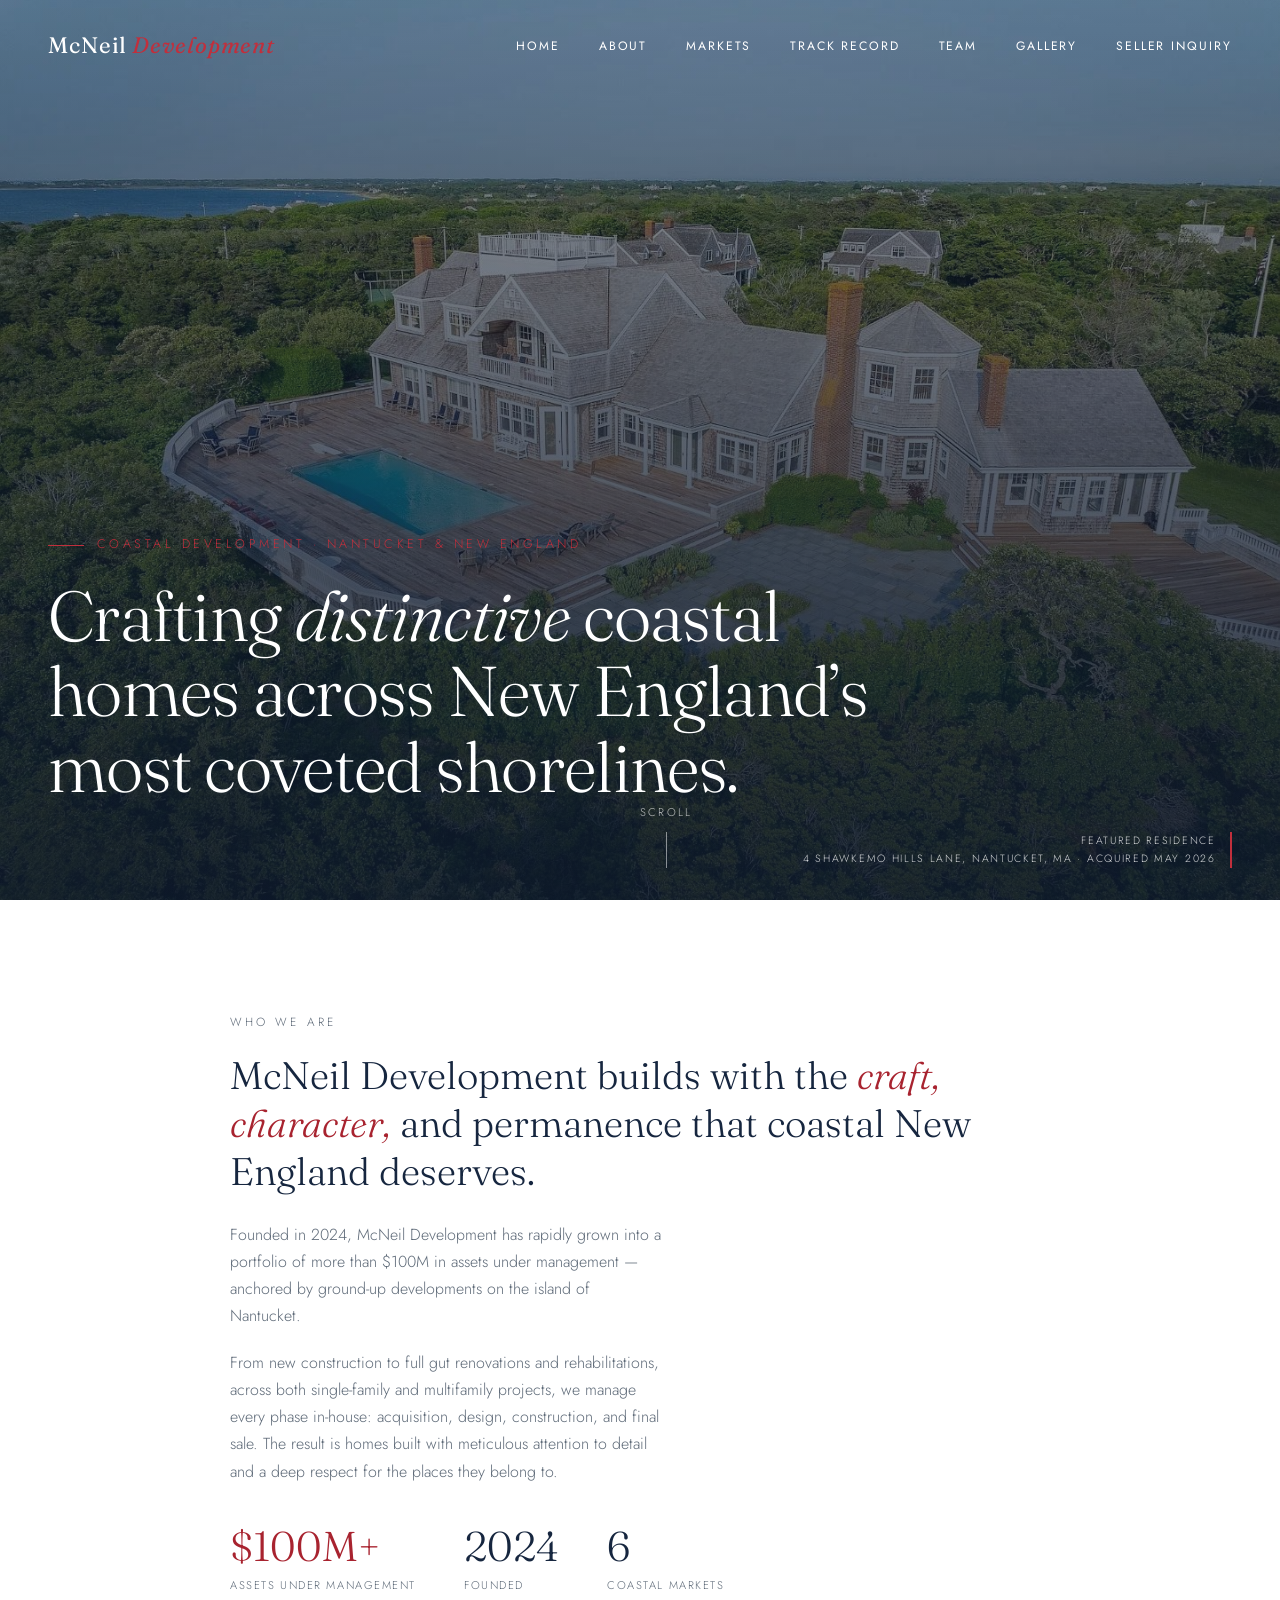
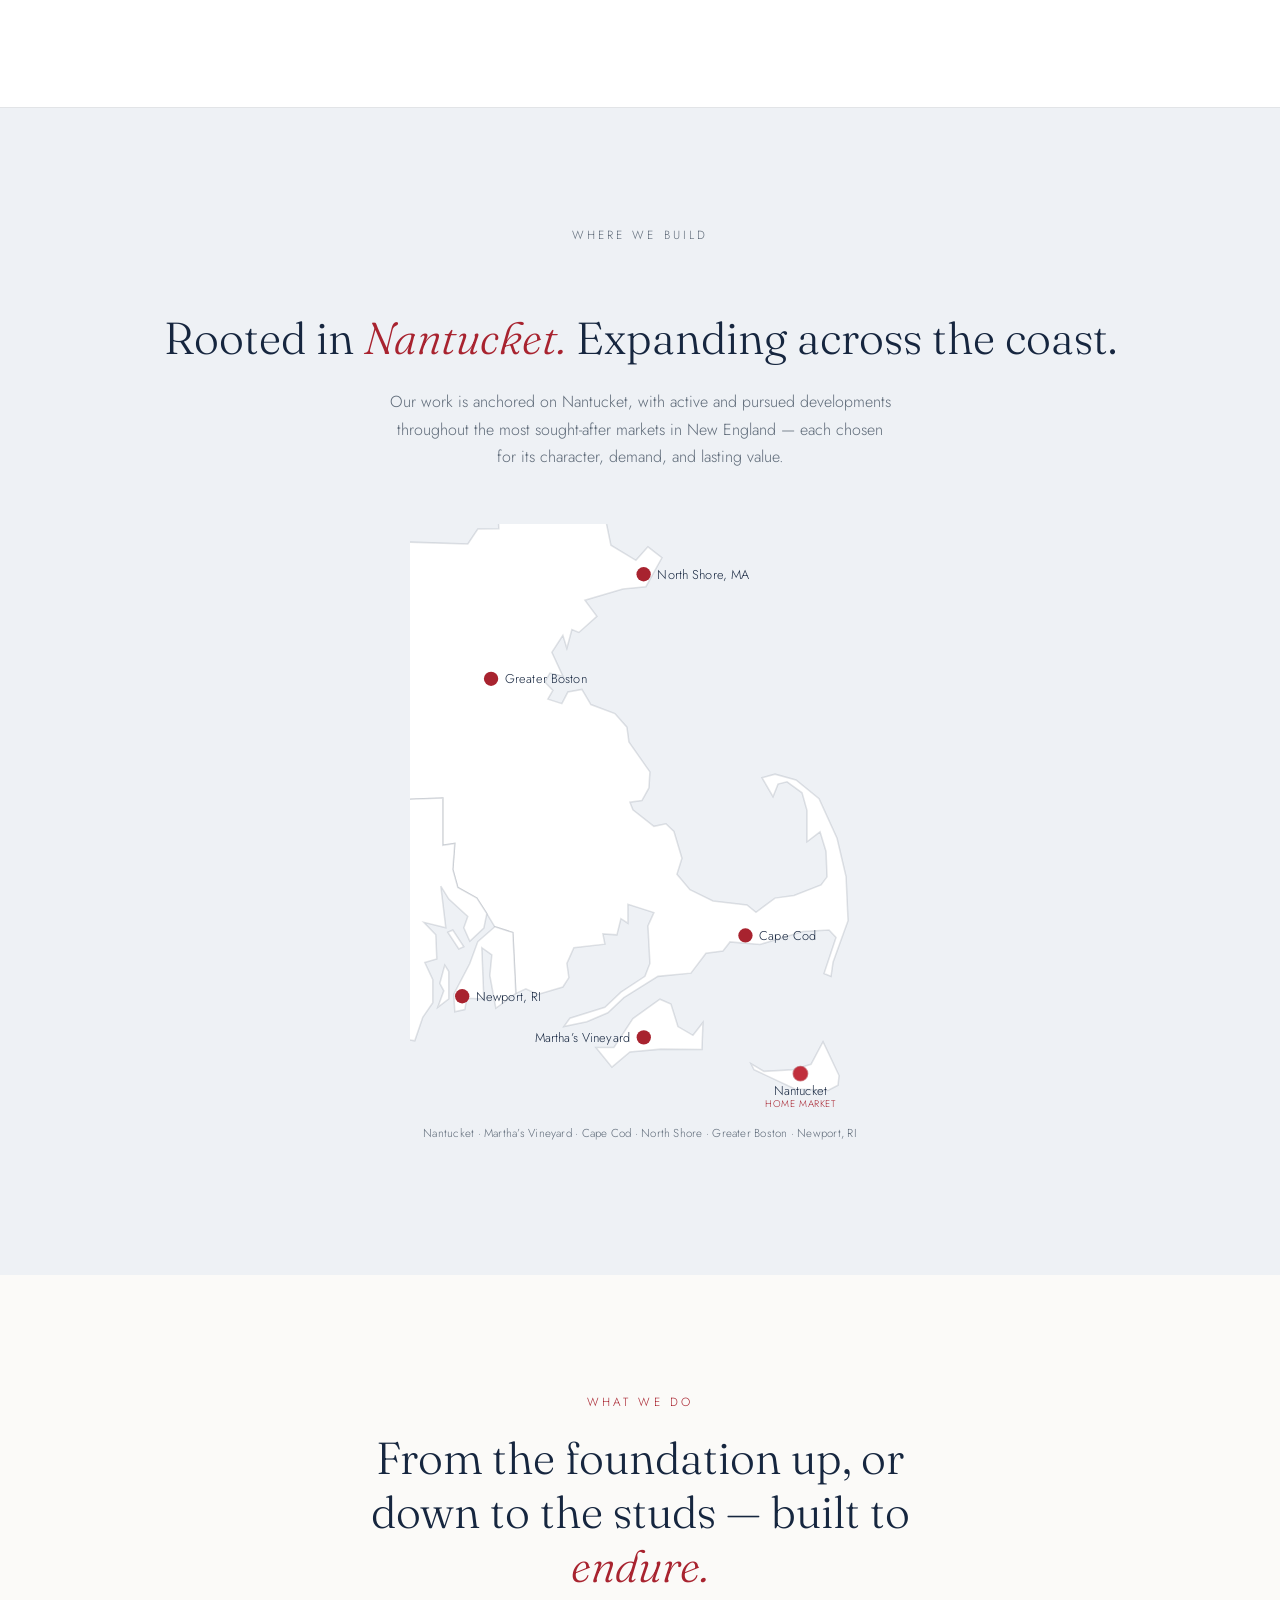
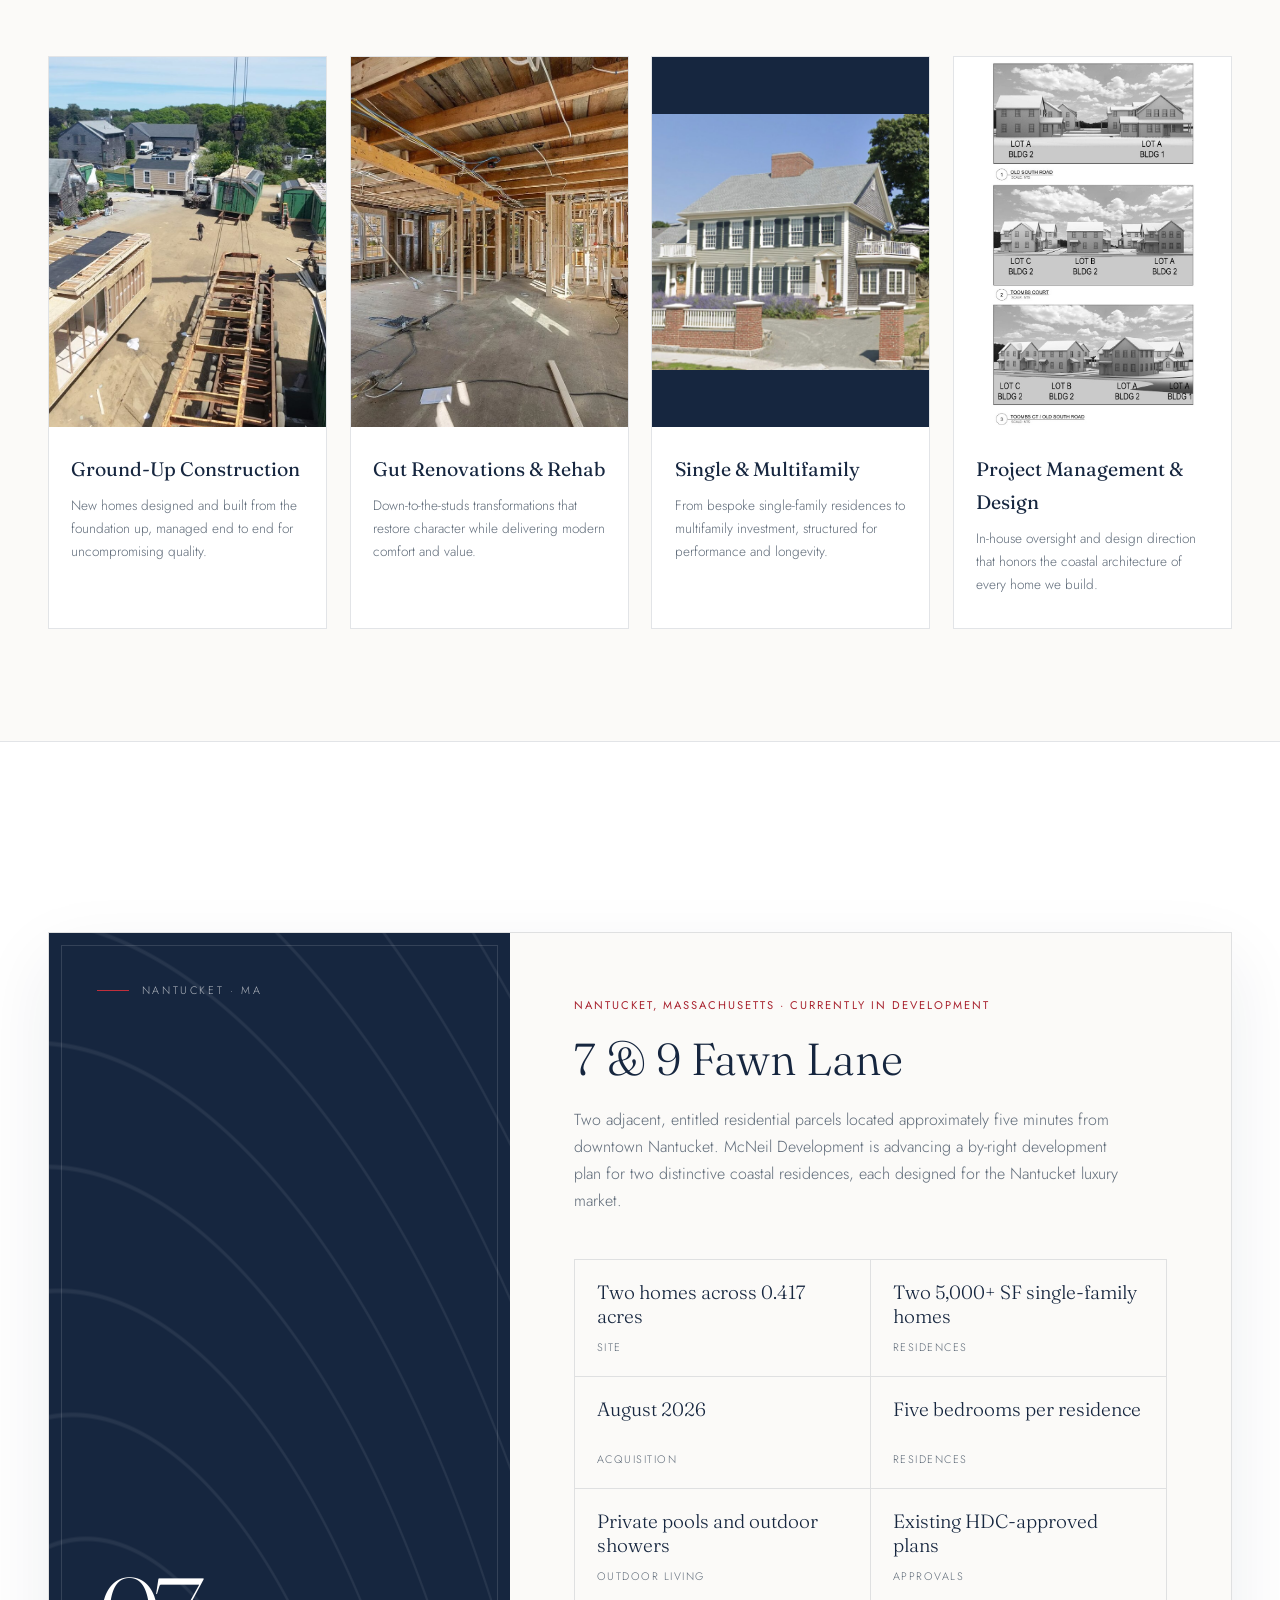
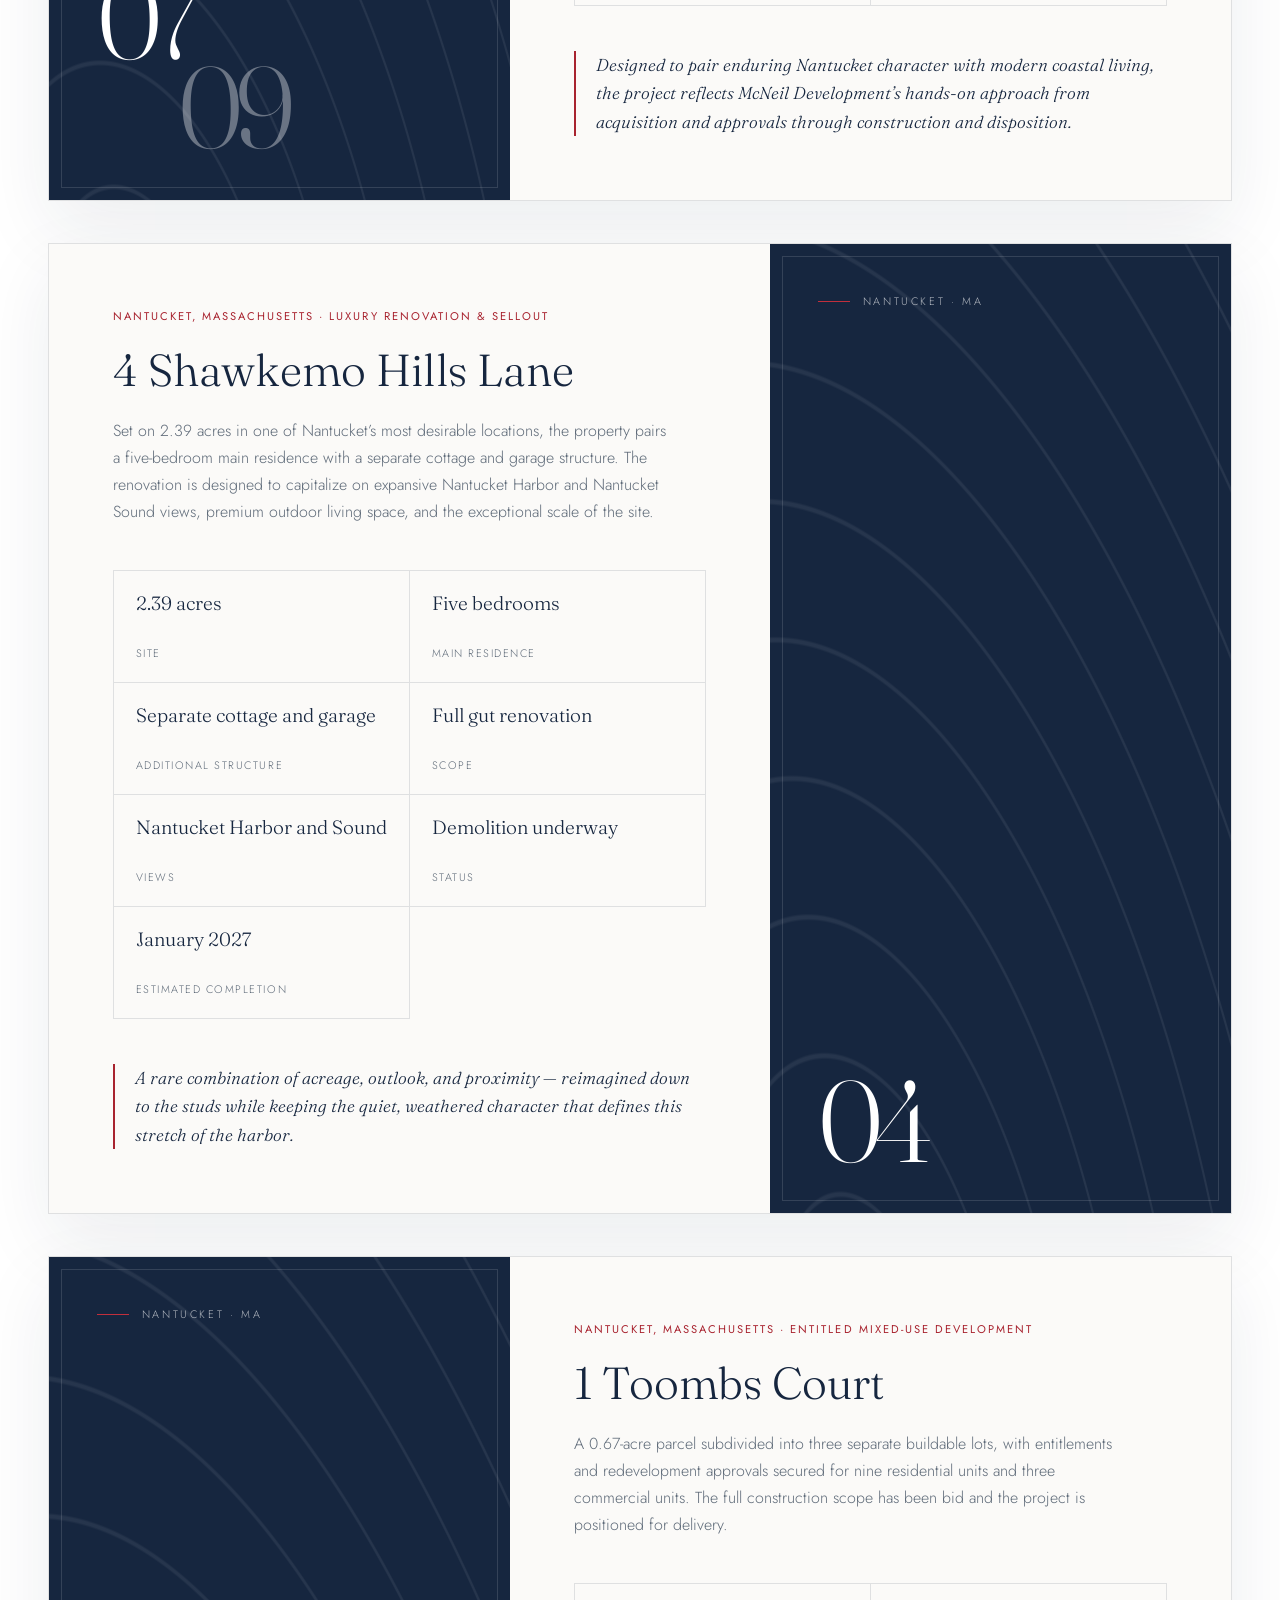
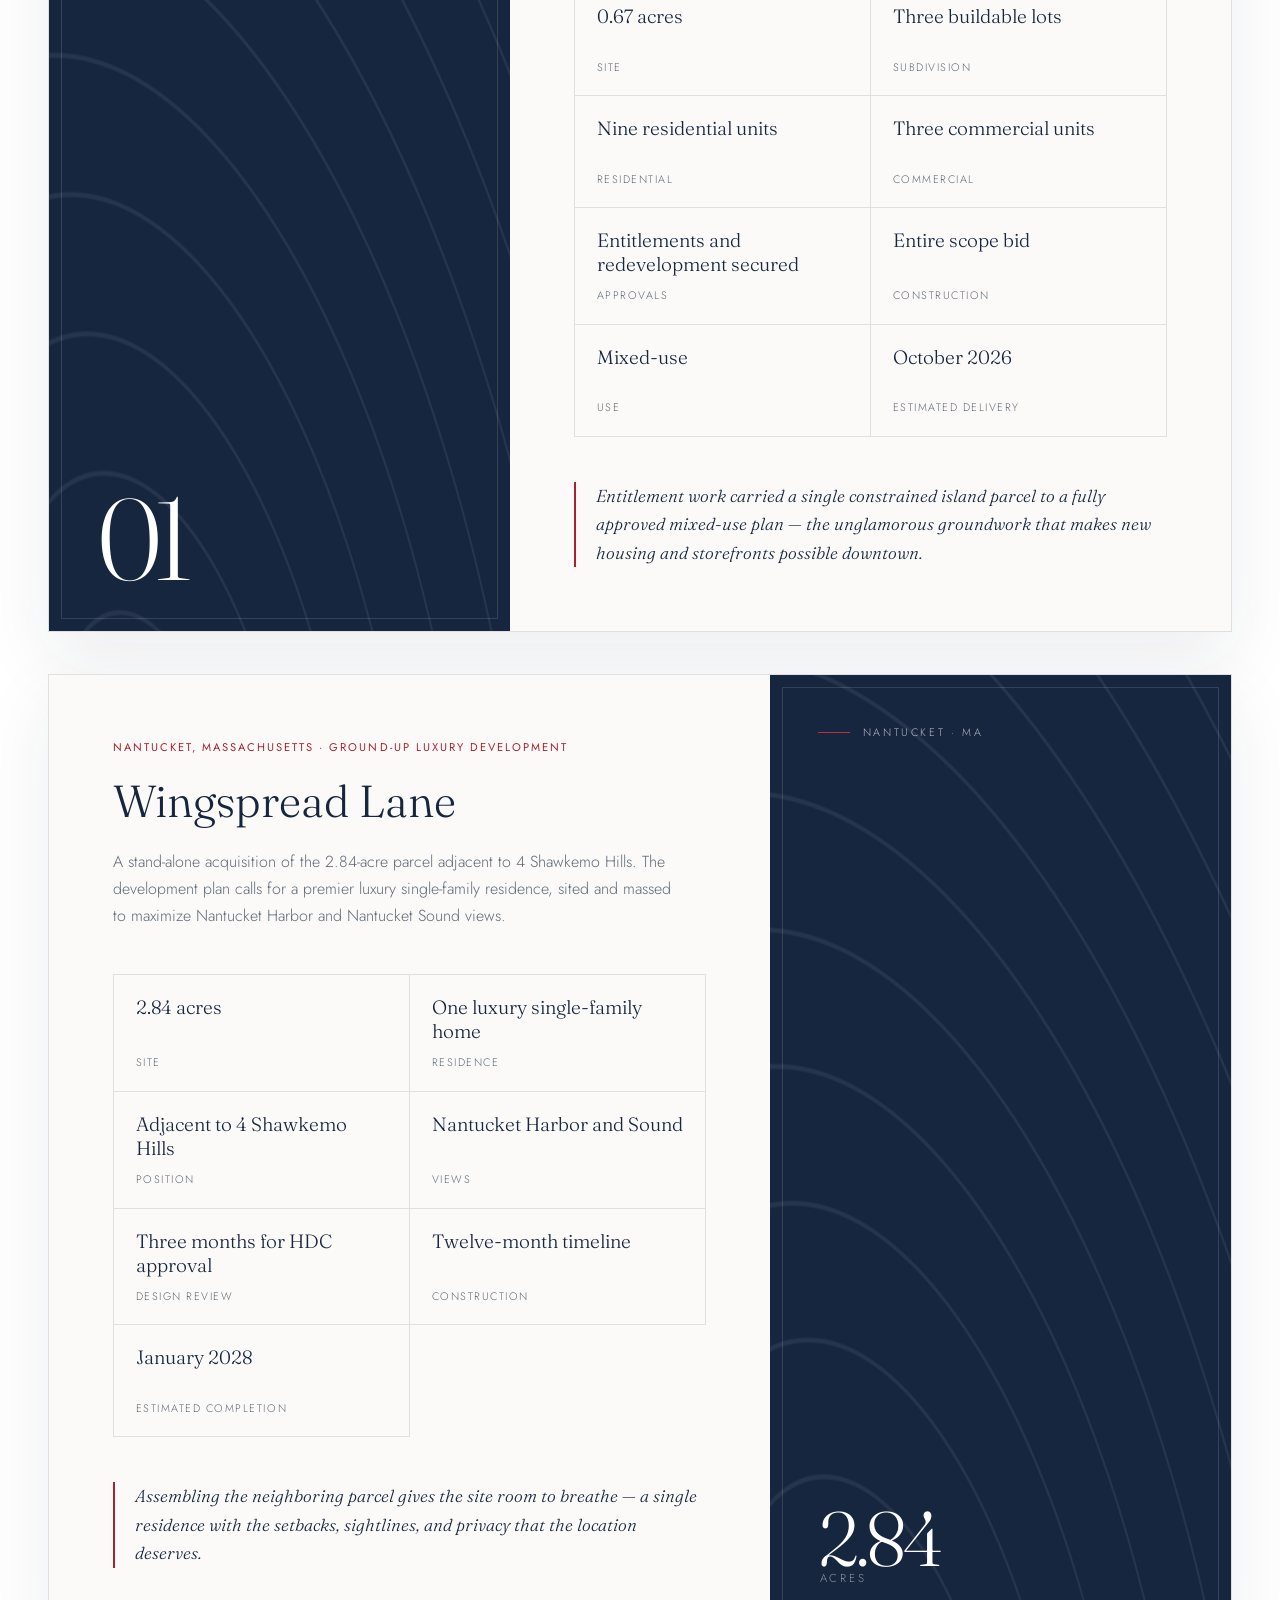
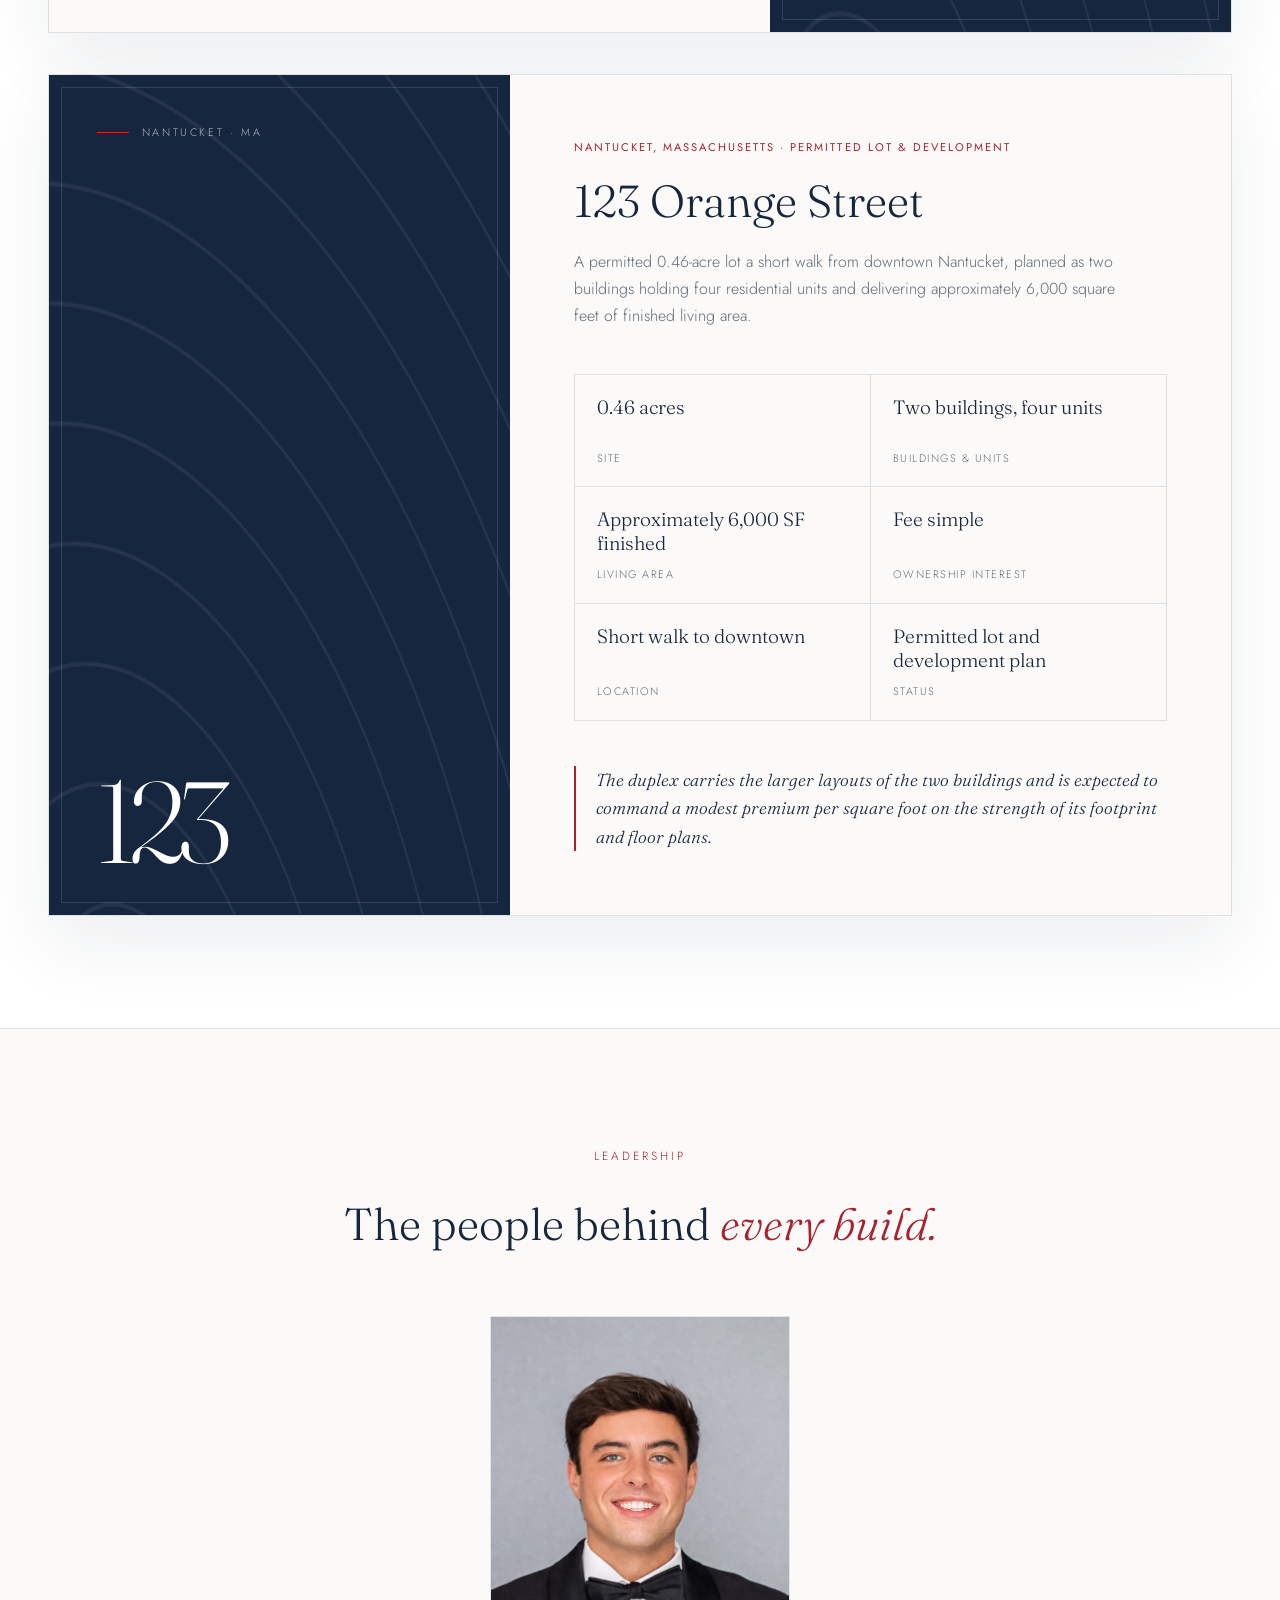
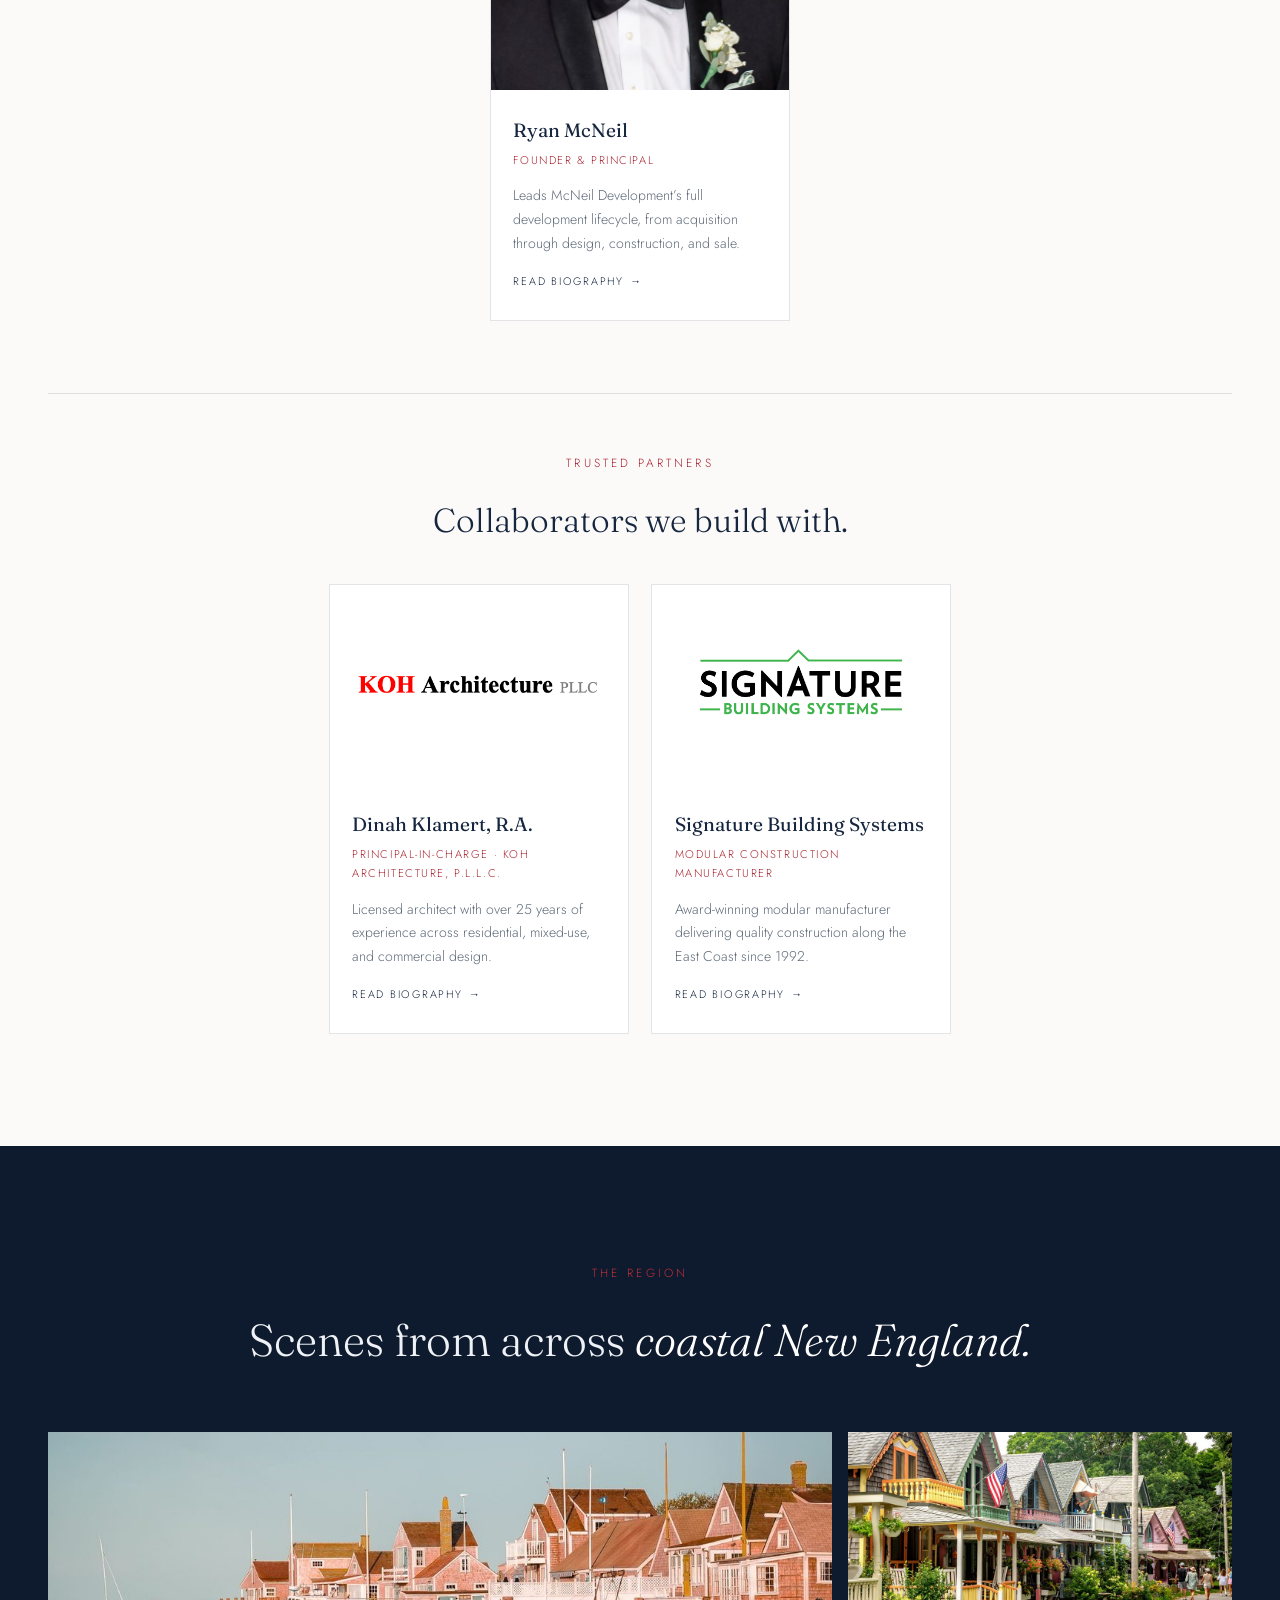
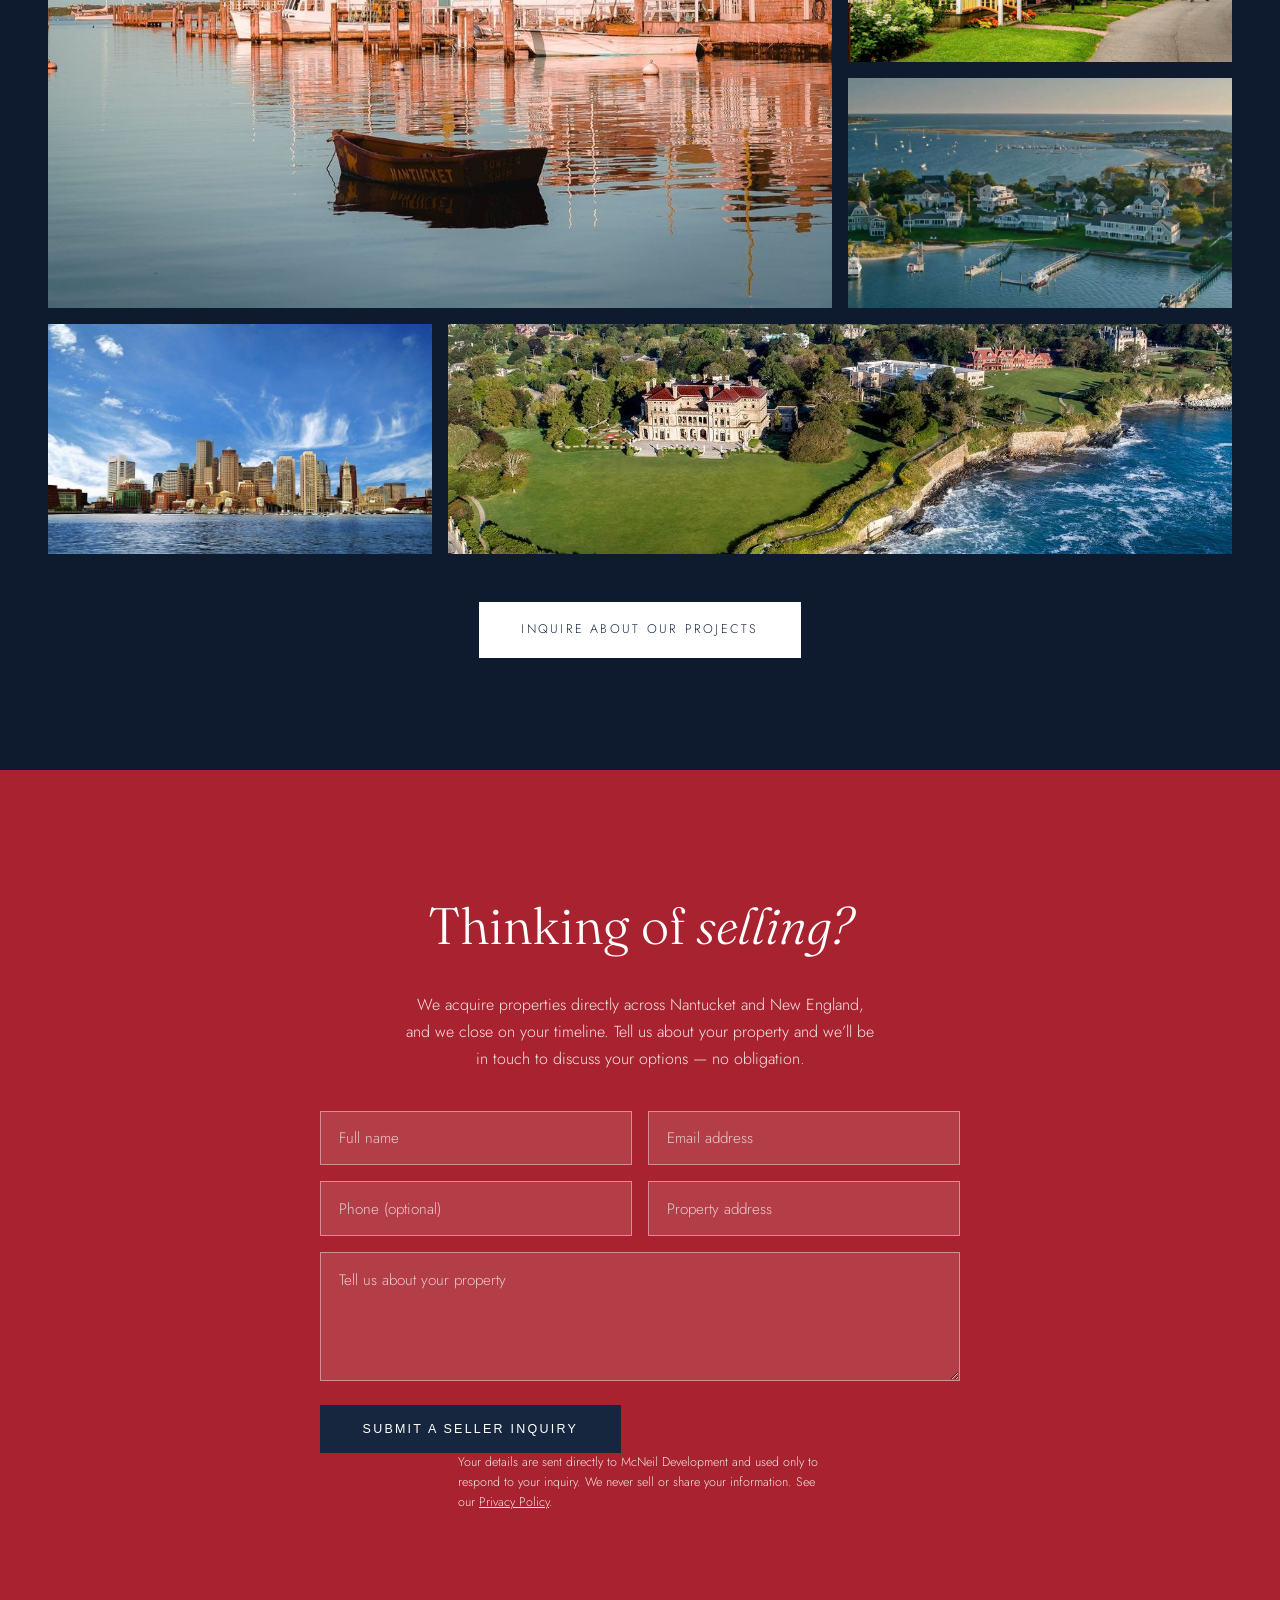
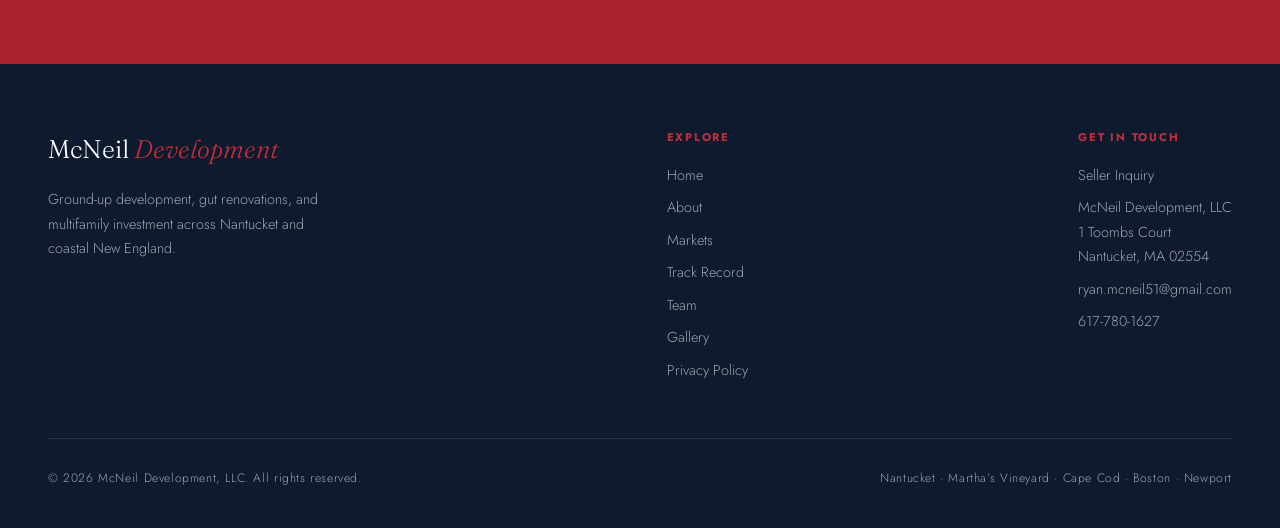
==== commit e944b5ce: "Fix clipped Nantucket label, remove redundant market table, tighten section - Nantucket's "Home Mark" ====
--- a/index.html
+++ b/index.html
@@ -110,13 +110,6 @@
   .markets h2 { font-family: var(--display); font-weight: 300; font-size: clamp(1.9rem,3.5vw,2.9rem); margin-bottom: 0.8rem; }
   .markets h2 em { font-style: italic; color: var(--red); }
   .markets > p { color: var(--stone); max-width: 56ch; margin: 0 auto 3.4rem; }
-  .market-list { max-width: 1100px; margin: 0 auto; display: grid; grid-template-columns: repeat(3, 1fr); gap: 1px; background: var(--line); border: 1px solid var(--line); }
-  .market-item { background: var(--white); padding: 2.4rem 1.5rem; transition: background 0.4s ease, color 0.4s ease; }
-  .market-item:hover { background: var(--navy); color: var(--white); }
-  .market-item .mk-name { font-family: var(--display); font-size: 1.4rem; margin-bottom: 0.3rem; }
-  .market-item .mk-tag { font-size: 0.72rem; letter-spacing: 0.14em; text-transform: uppercase; color: var(--red); }
-  .market-item:hover .mk-tag { color: var(--red-bright); }
-
   .market-map { max-width: 460px; margin: 0 auto 1.2rem; }
   .market-map svg { width: 100%; height: auto; display: block; }
   .map-land { fill: var(--white); stroke: var(--line); stroke-width: 3; }
@@ -126,7 +119,7 @@
   .map-pin .lbl.home-tag { font-size: 19px; letter-spacing: 0.06em; text-transform: uppercase; fill: var(--red); }
   .map-pin.home .dot { fill: var(--red-bright); }
   @keyframes pinPulse { 0% { r: 14; opacity: 0.55; } 100% { r: 34; opacity: 0; } }
-  .map-caption { font-size: 0.72rem; color: var(--stone); text-align: center; margin: 0 auto 3.2rem; max-width: 460px; letter-spacing: 0.02em; }
+  .map-caption { font-size: 0.72rem; color: var(--stone); text-align: center; margin: 0 auto; max-width: 460px; letter-spacing: 0.02em; }
 
   /* ---------- SERVICES ---------- */
   .services { background: var(--paper); text-align: center; }
@@ -276,7 +269,6 @@
     .hero-inner { padding: 0 1.5rem 5.5rem; }
     .intro-grid { grid-template-columns: 1fr; gap: 2.5rem; }
     .svc-grid { grid-template-columns: repeat(2, 1fr); }
-    .market-list { grid-template-columns: repeat(2, 1fr); }
     .record-project, .record-project.flip { grid-template-columns: 1fr; }
     .record-project.flip .record-visual { grid-column: 1; grid-row: 1; }
     .record-project.flip .record-body { grid-column: 1; grid-row: 2; }
@@ -287,7 +279,6 @@
   }
   @media (max-width: 540px) {
     .svc-grid { grid-template-columns: 1fr; }
-    .market-list { grid-template-columns: 1fr; }
     .record-intro { margin-bottom: 2.2rem; }
     .record-project + .record-project { margin-top: 1.8rem; }
     .record-visual { min-height: 280px; }
@@ -440,19 +431,10 @@
         <circle class="dot" r="14" /><text class="lbl" x="-27" y="9" text-anchor="end">Martha&rsquo;s Vineyard</text>
       </g>
       <g class="map-pin home" transform="translate(763.9,1075.5)">
-        <circle class="ring" r="14" /><circle class="dot" r="14" /><text class="lbl" x="30" y="-4">Nantucket</text><text class="lbl home-tag" x="30" y="22">Home Market</text>
+        <circle class="ring" r="14" /><circle class="dot" r="14" /><text class="lbl" x="0" y="42" text-anchor="middle">Nantucket</text><text class="lbl home-tag" x="0" y="66" text-anchor="middle">Home Market</text>
       </g>
     </svg>
     <p class="map-caption">Nantucket &middot; Martha&rsquo;s Vineyard &middot; Cape Cod &middot; North Shore &middot; Greater Boston &middot; Newport, RI</p>
-  </div>
-
-  <div class="market-list">
-    <div class="market-item"><div class="mk-name">Nantucket</div><div class="mk-tag">Home Market</div></div>
-    <div class="market-item"><div class="mk-name">Martha&rsquo;s Vineyard</div><div class="mk-tag">Active</div></div>
-    <div class="market-item"><div class="mk-name">Cape Cod</div><div class="mk-tag">Active &amp; Pursued</div></div>
-    <div class="market-item"><div class="mk-name">North Shore, MA</div><div class="mk-tag">Pursued</div></div>
-    <div class="market-item"><div class="mk-name">Greater Boston</div><div class="mk-tag">Pursued</div></div>
-    <div class="market-item"><div class="mk-name">Newport, RI</div><div class="mk-tag">Pursued</div></div>
   </div>
 </section>
 
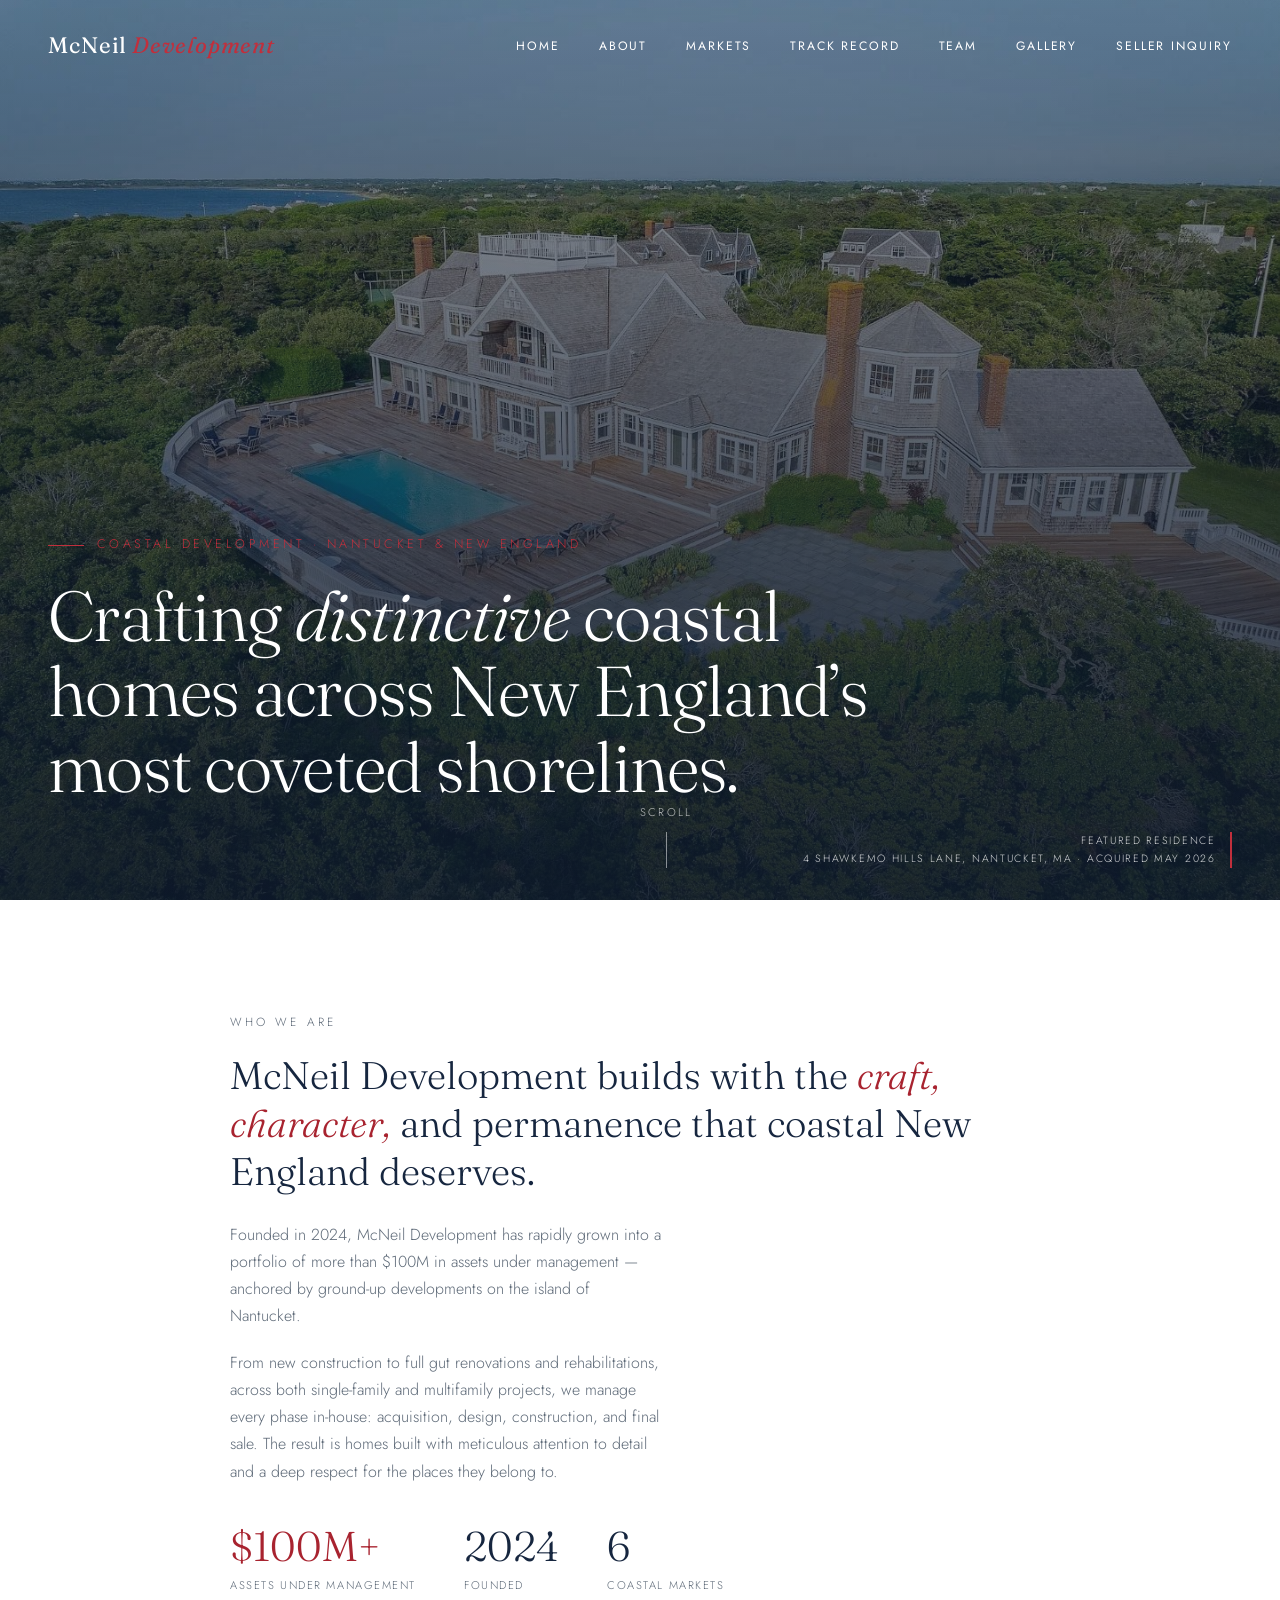
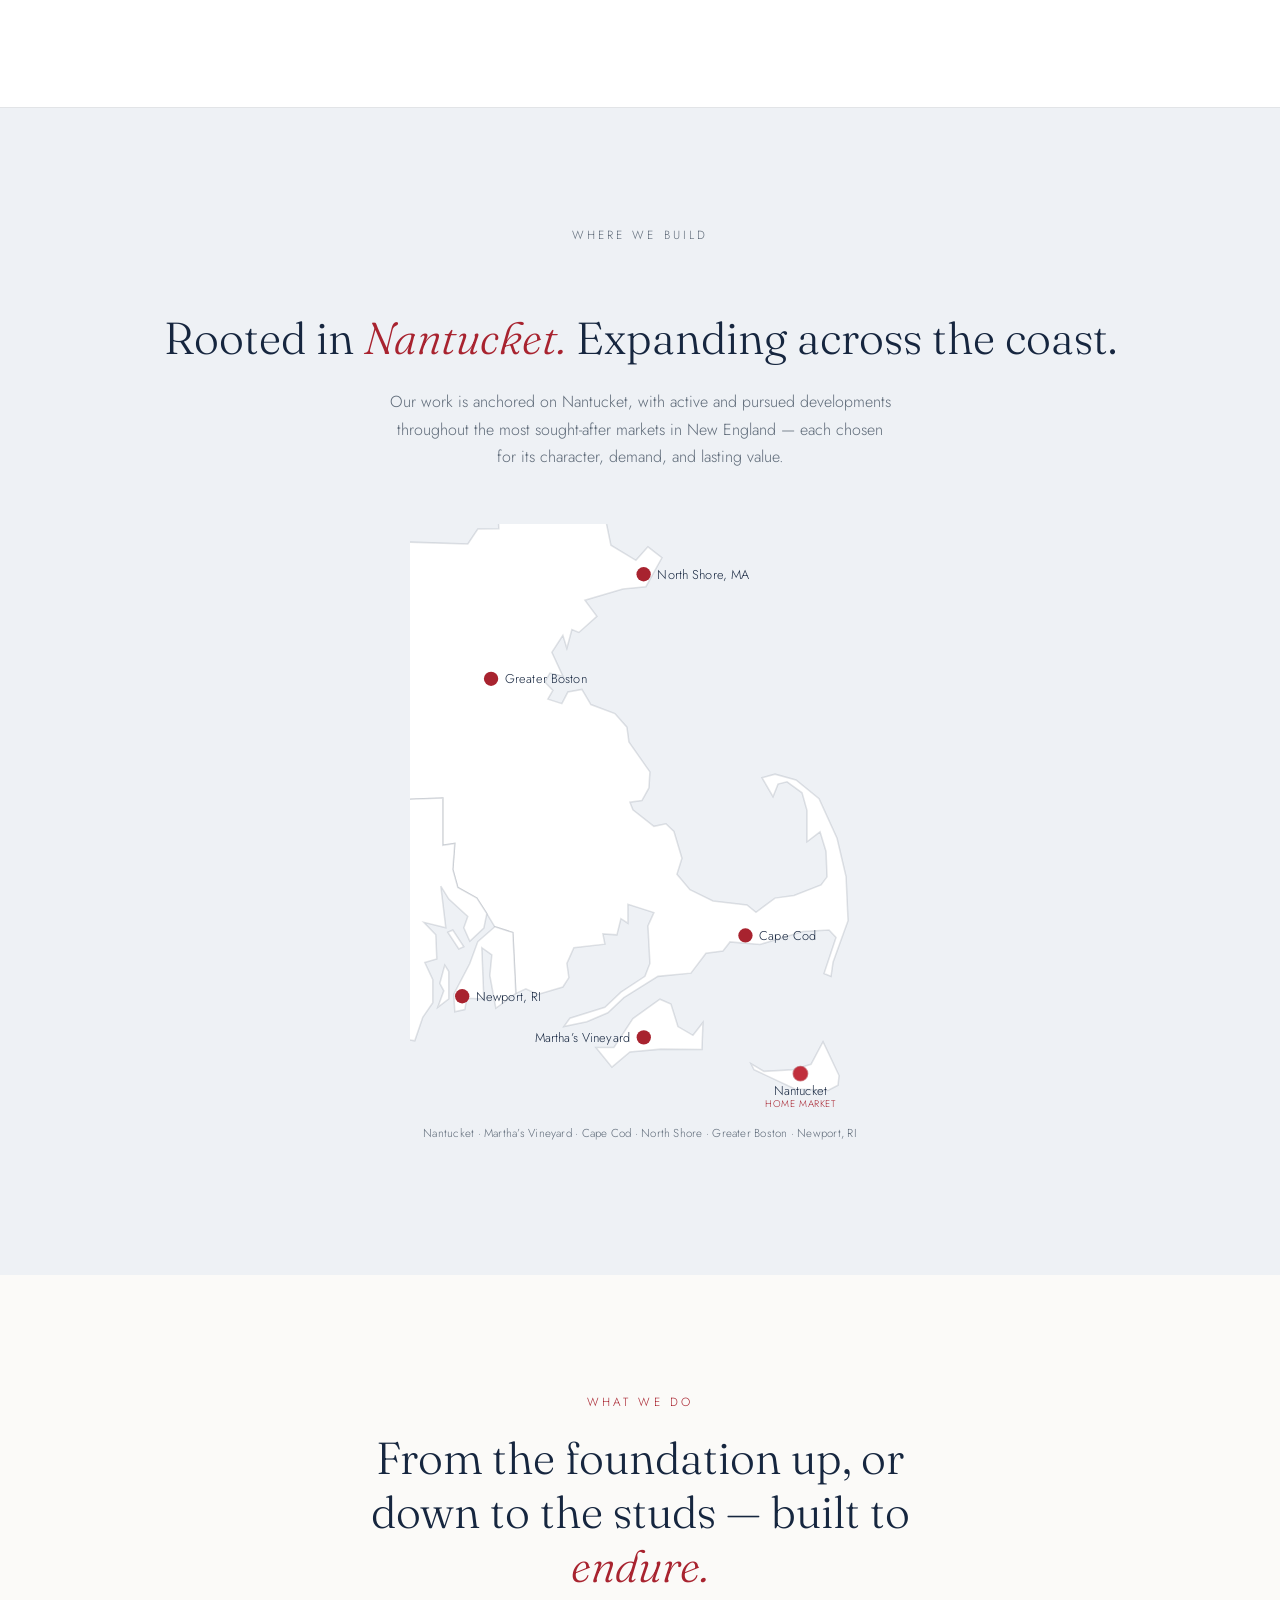
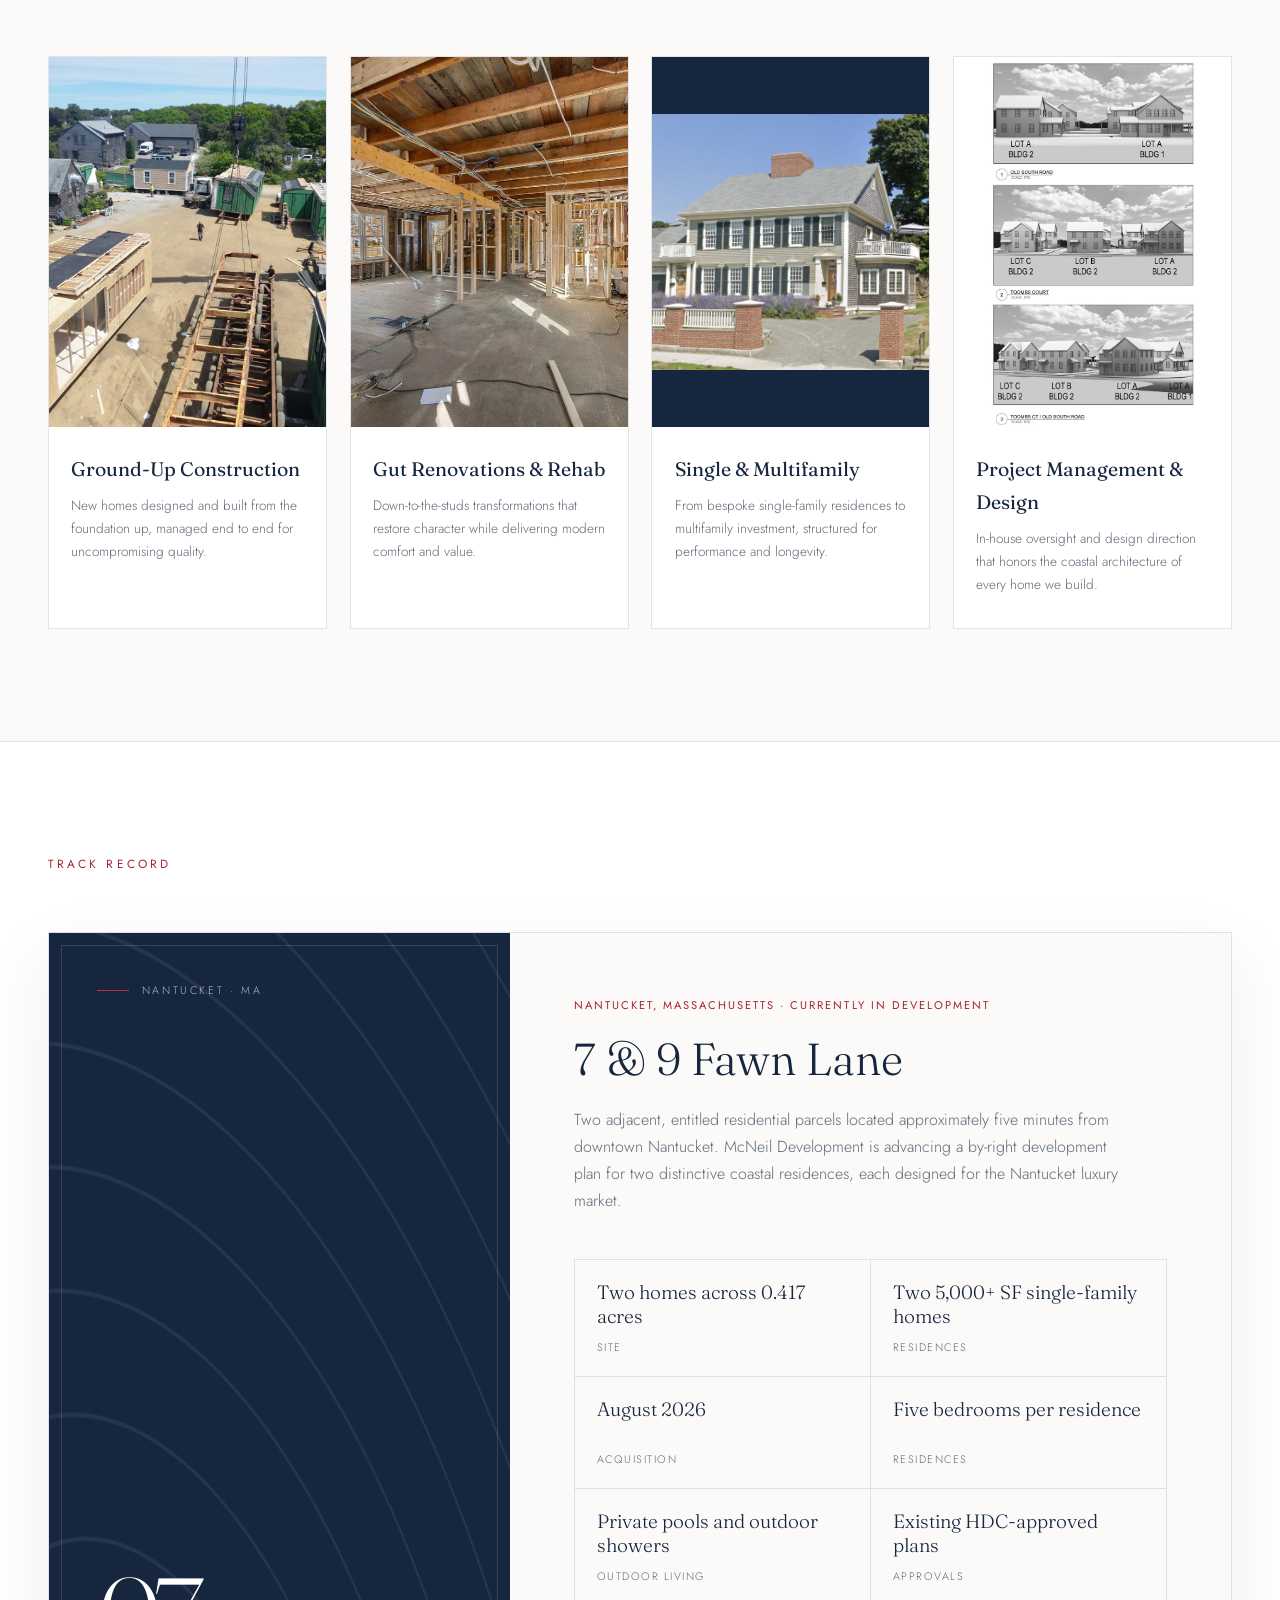
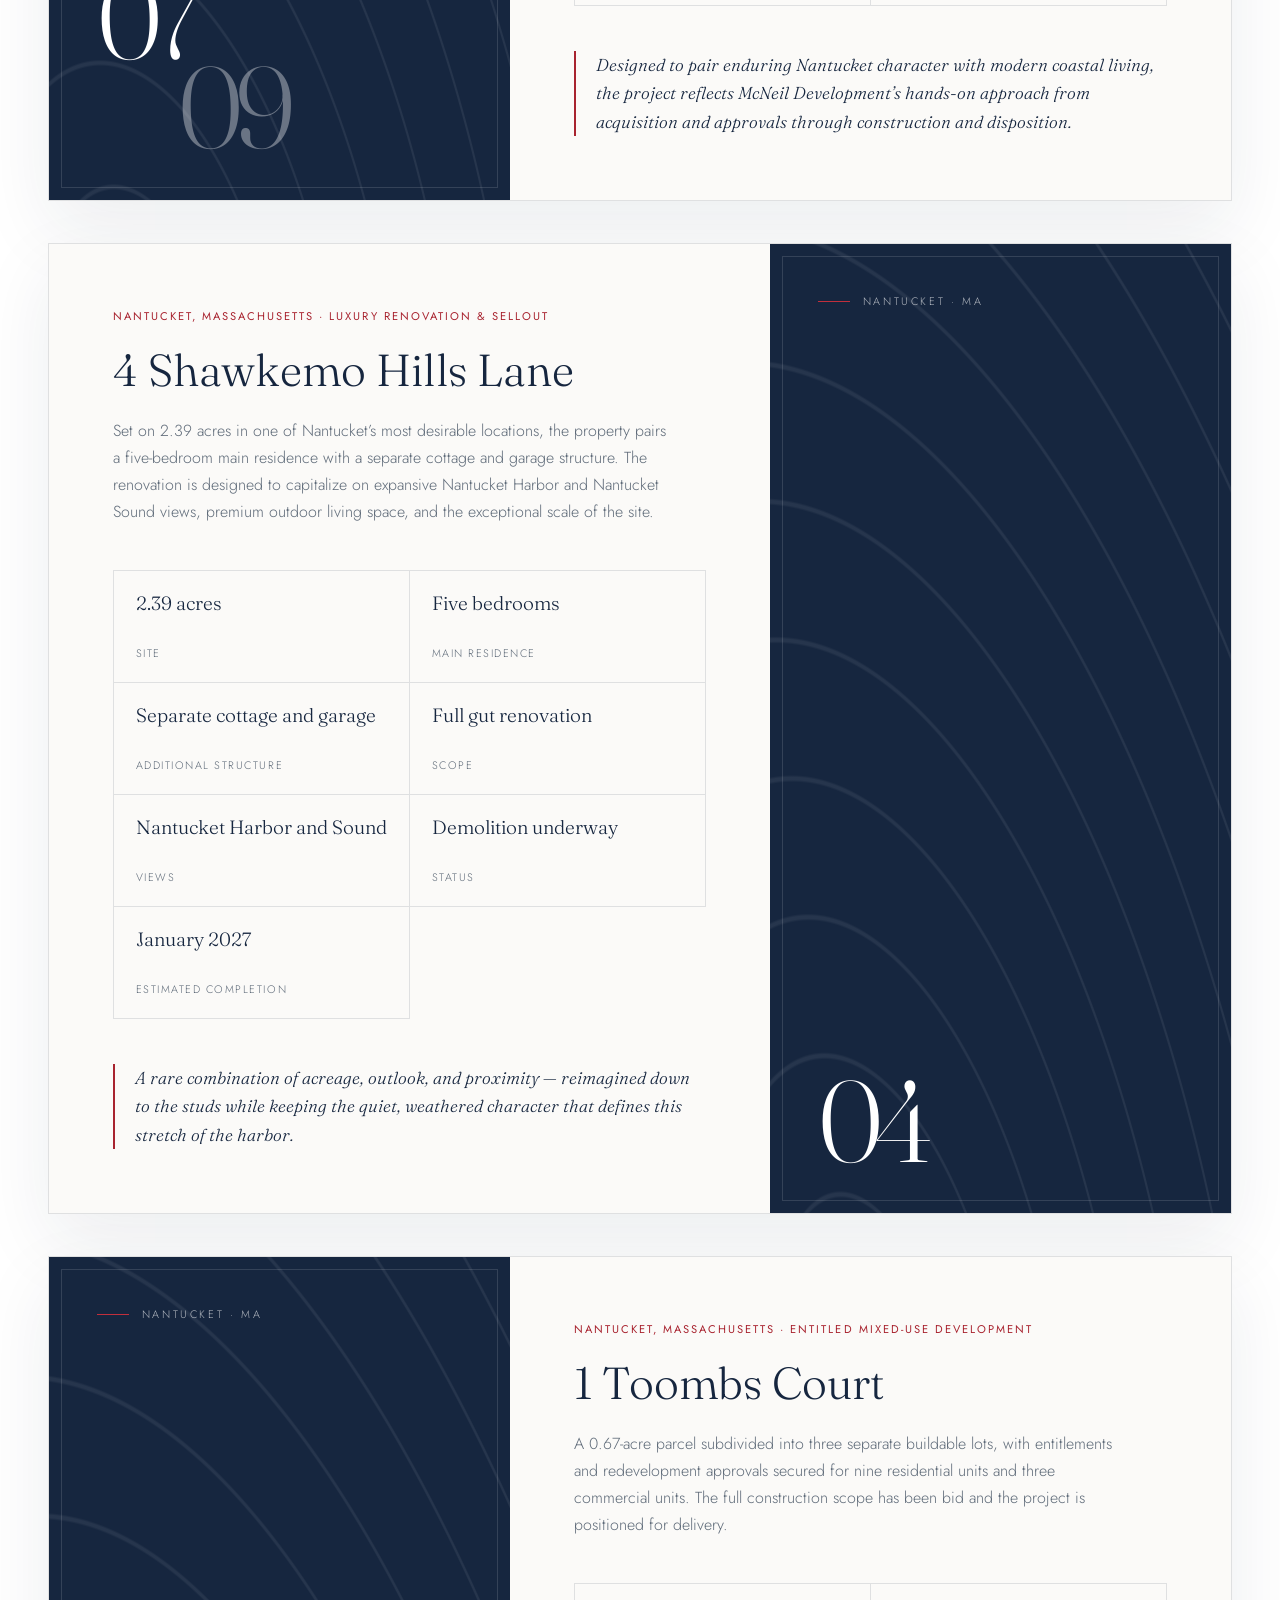
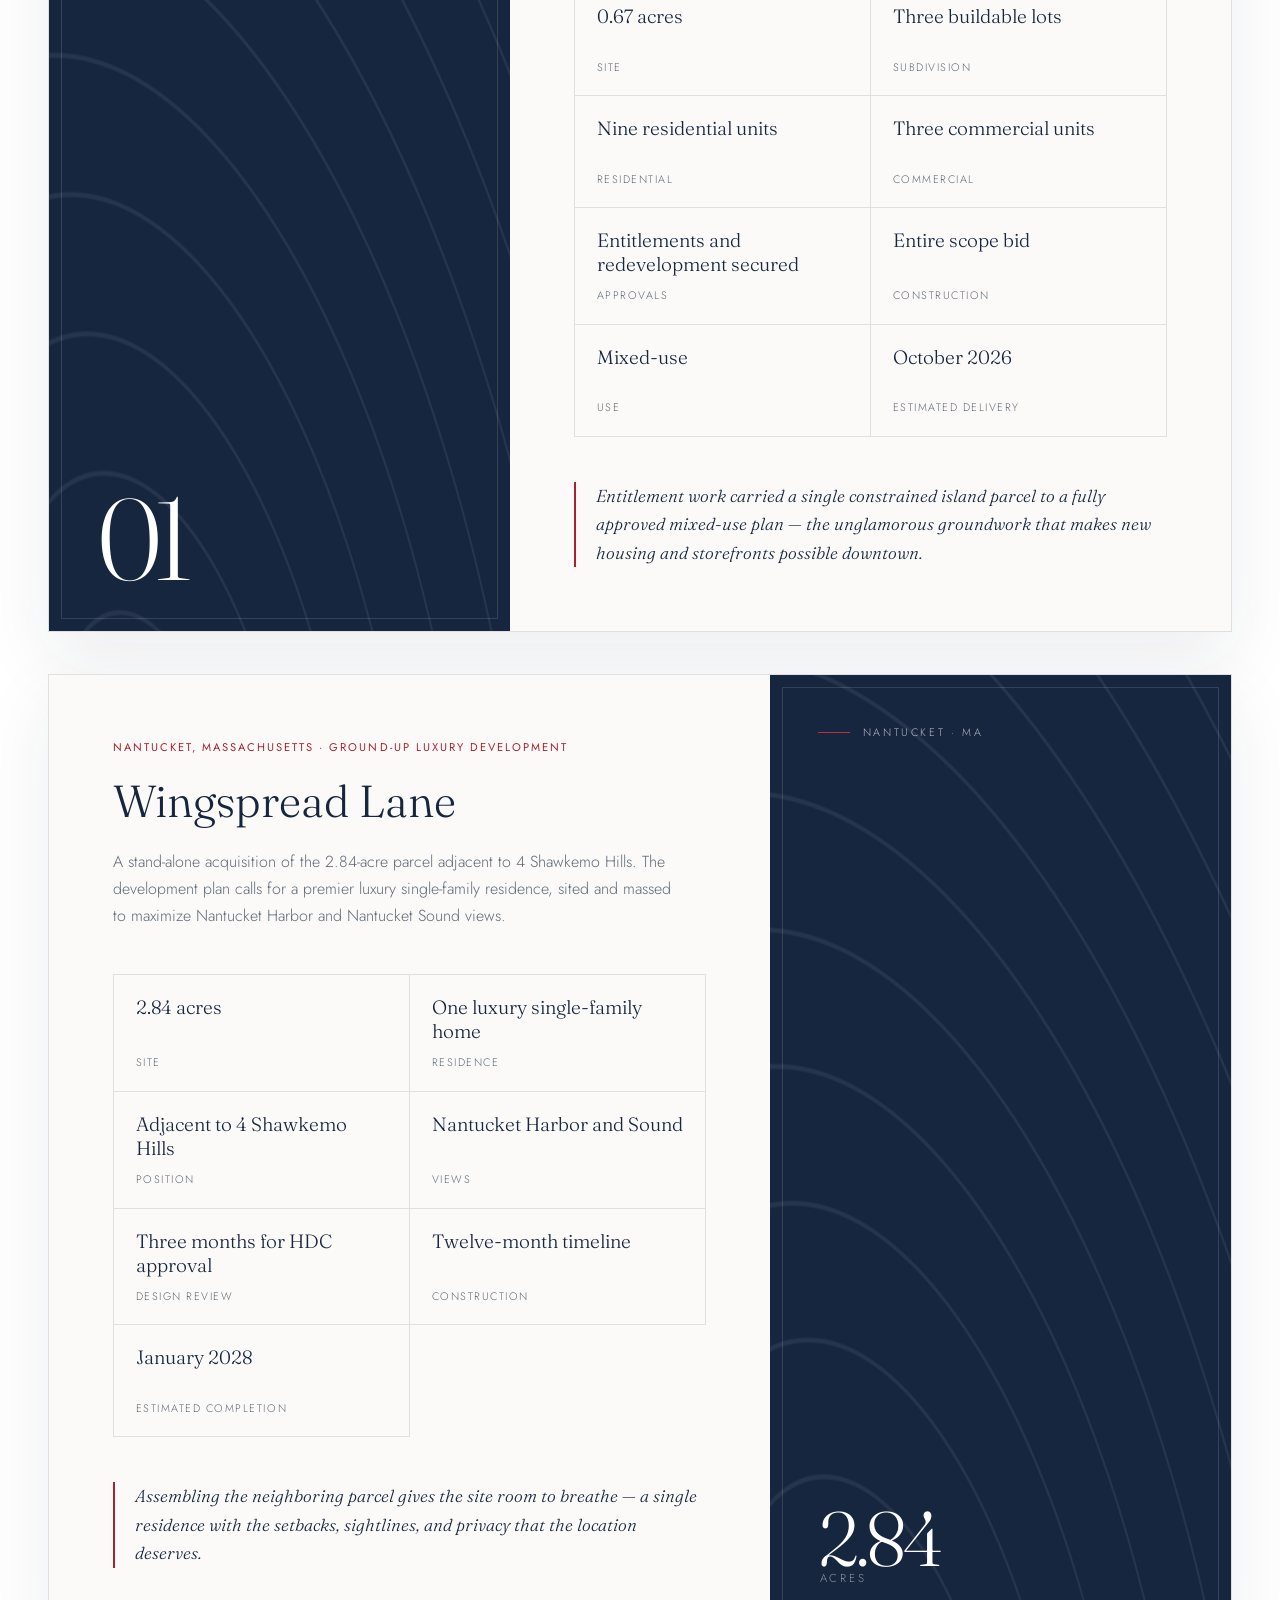
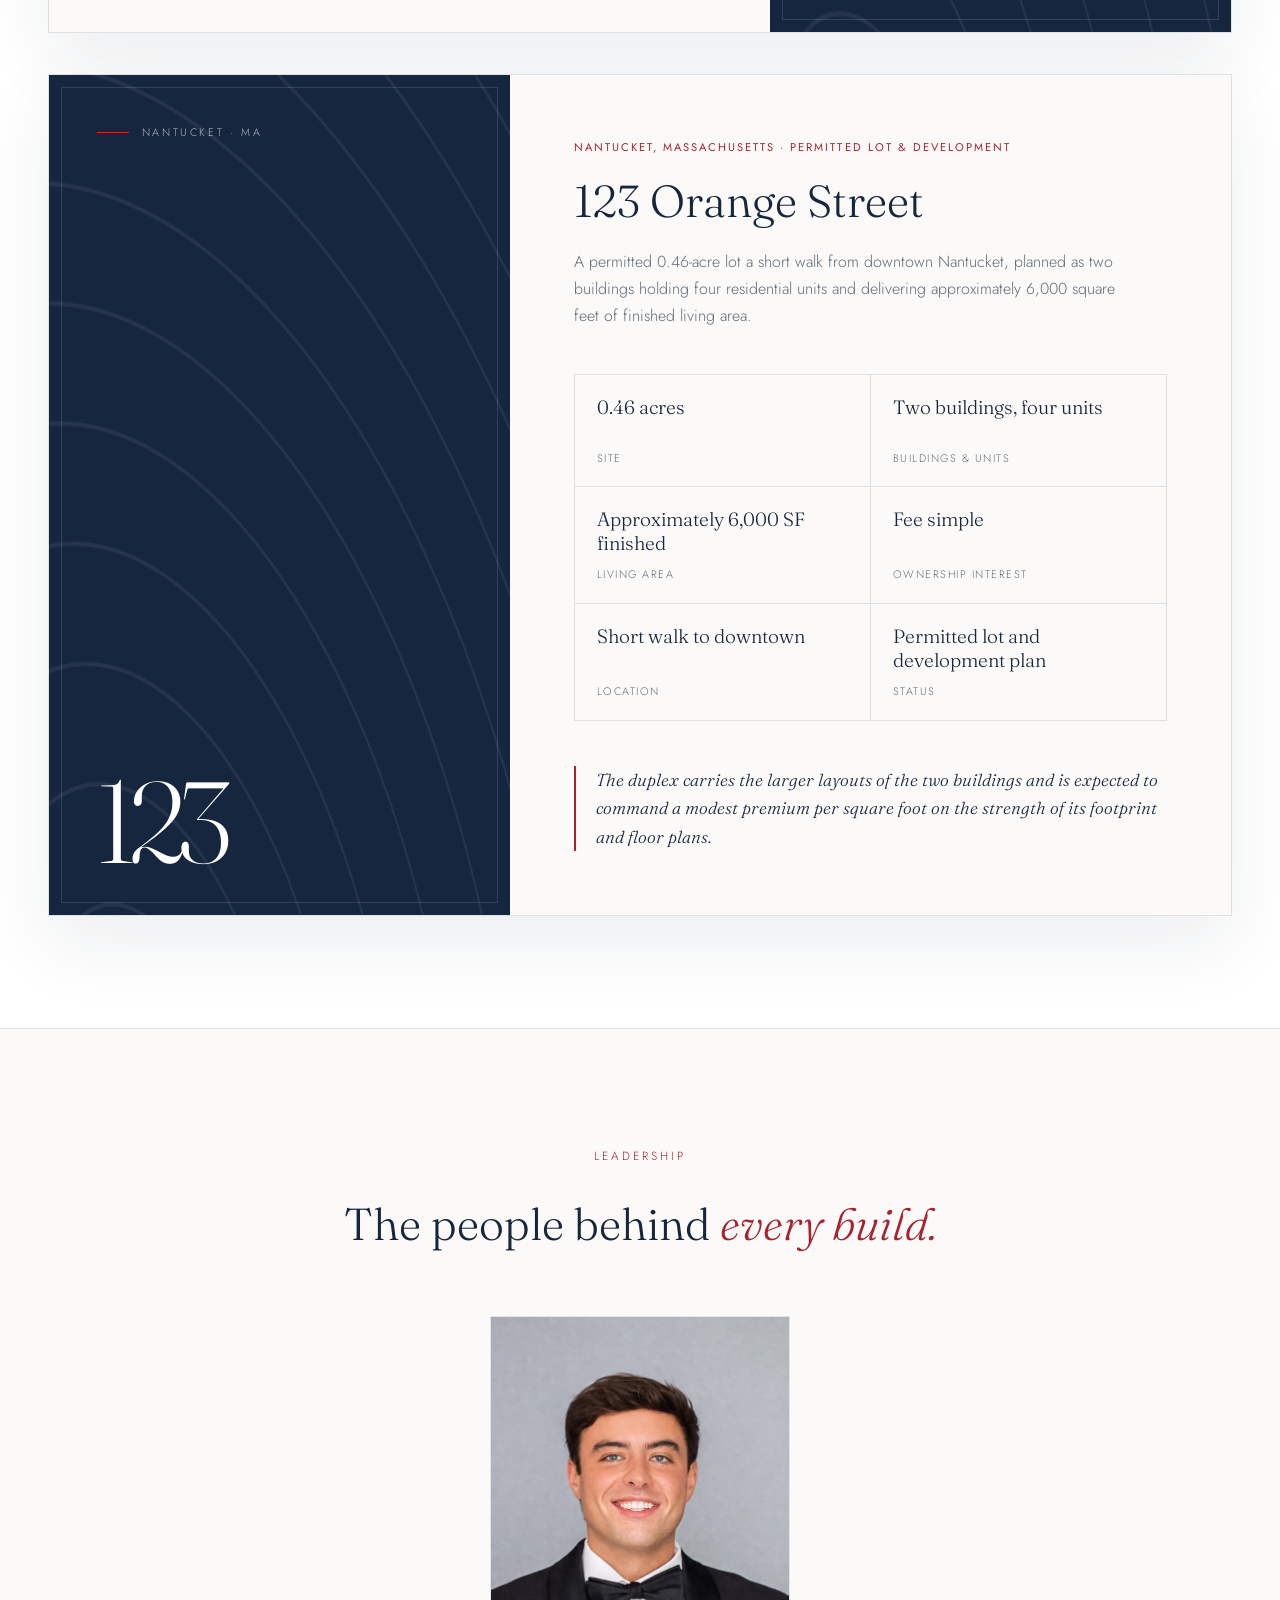
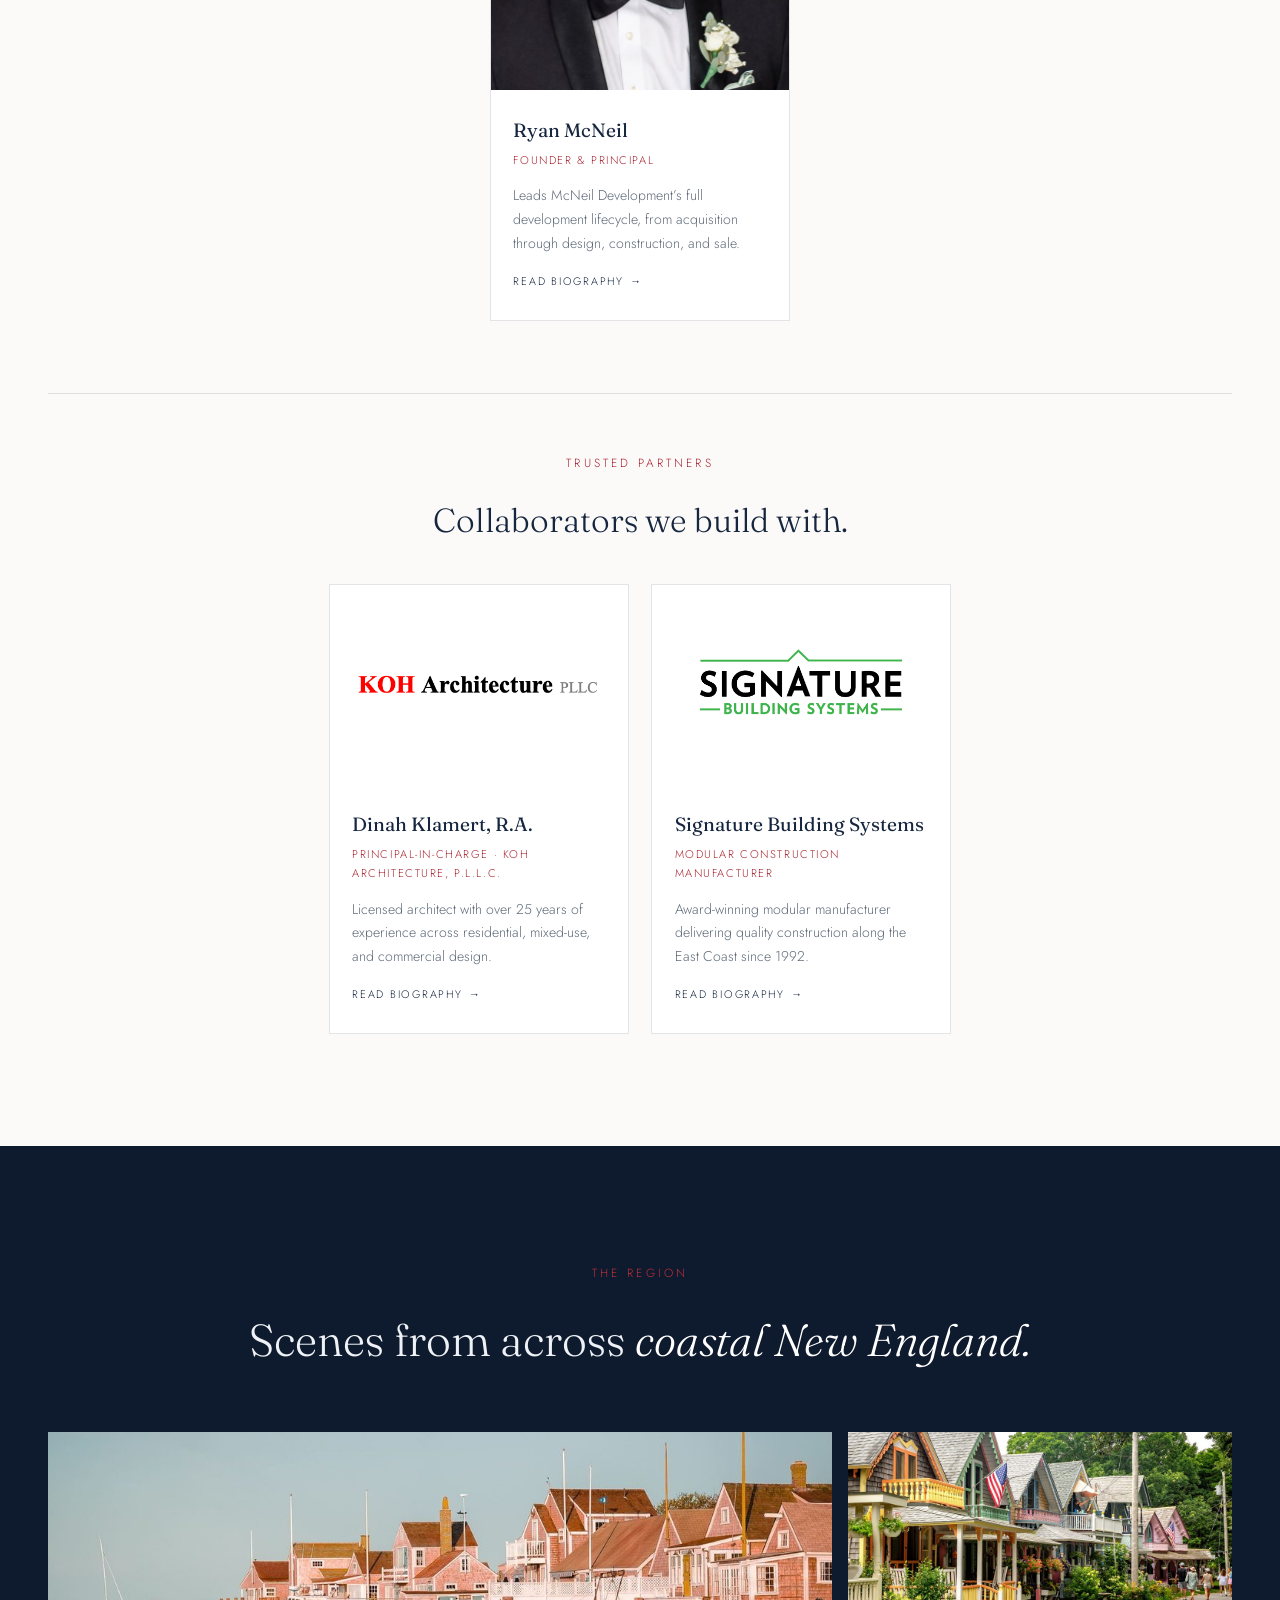
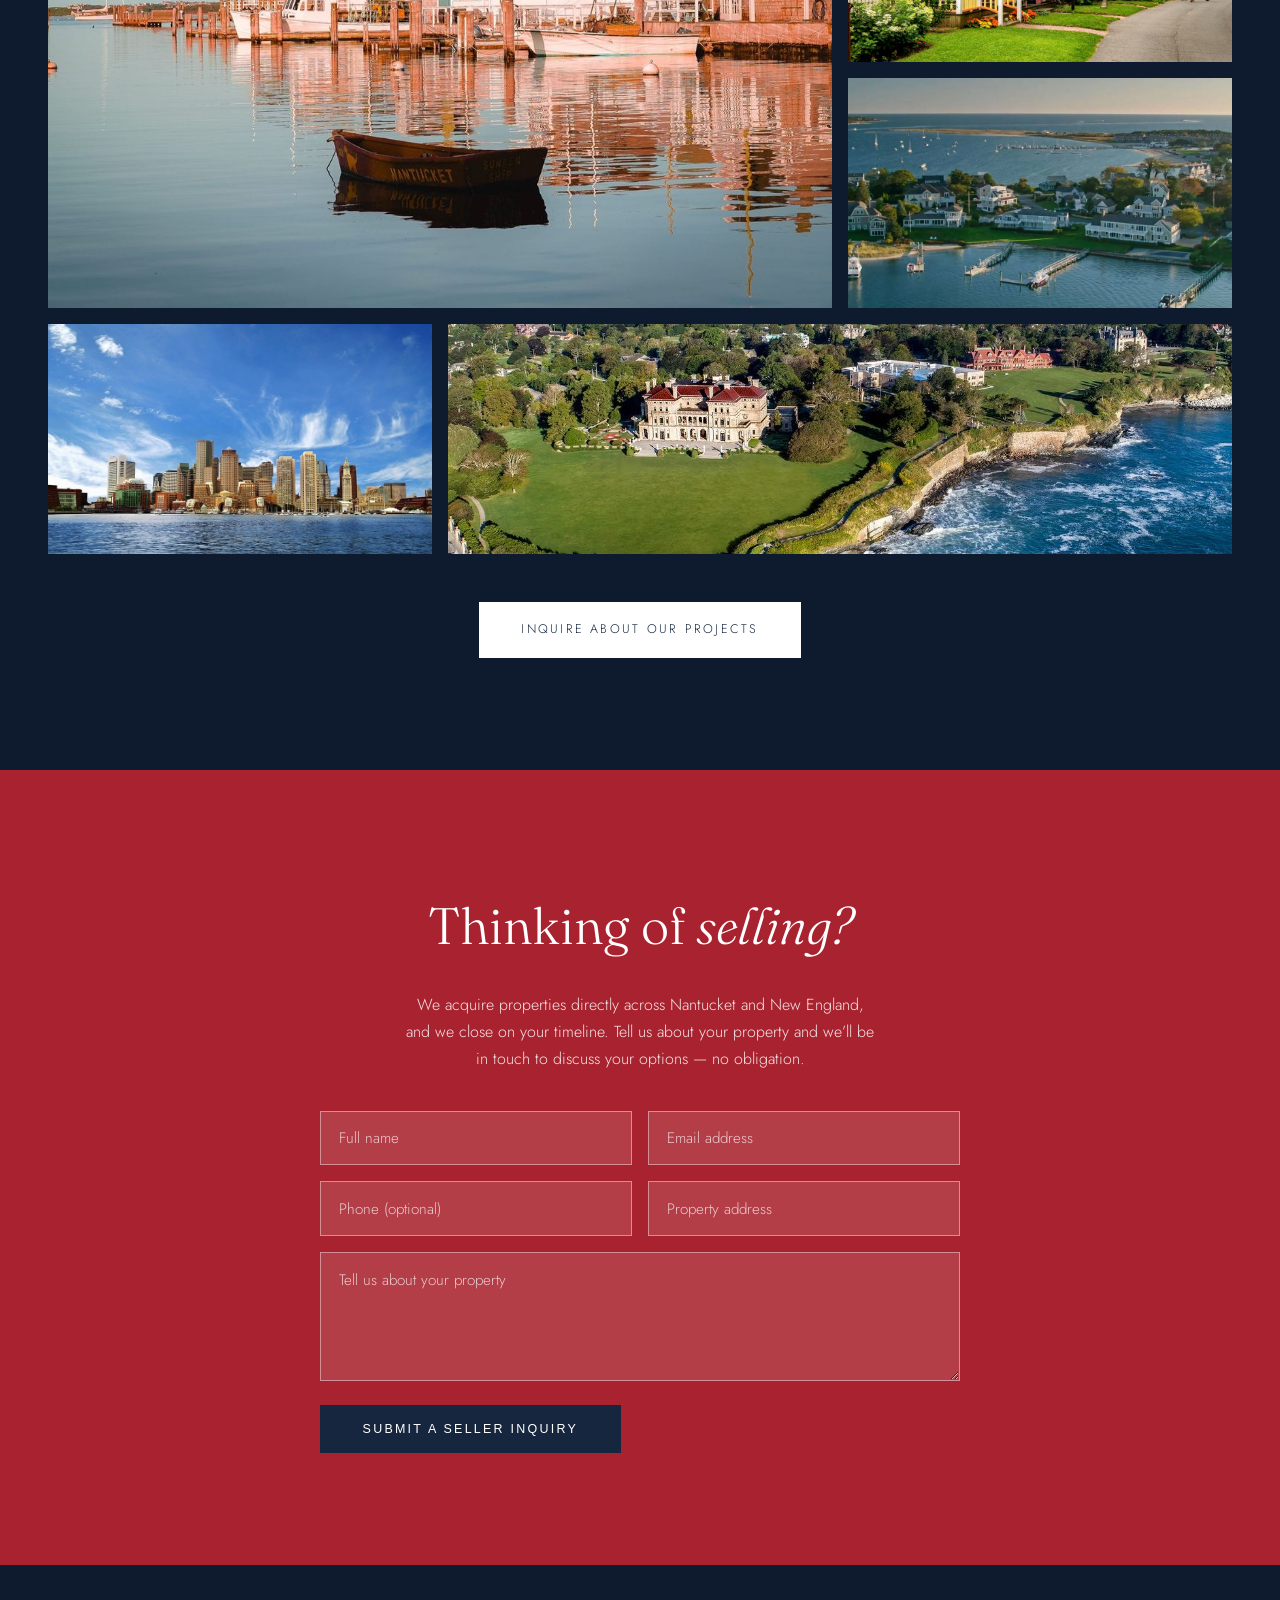
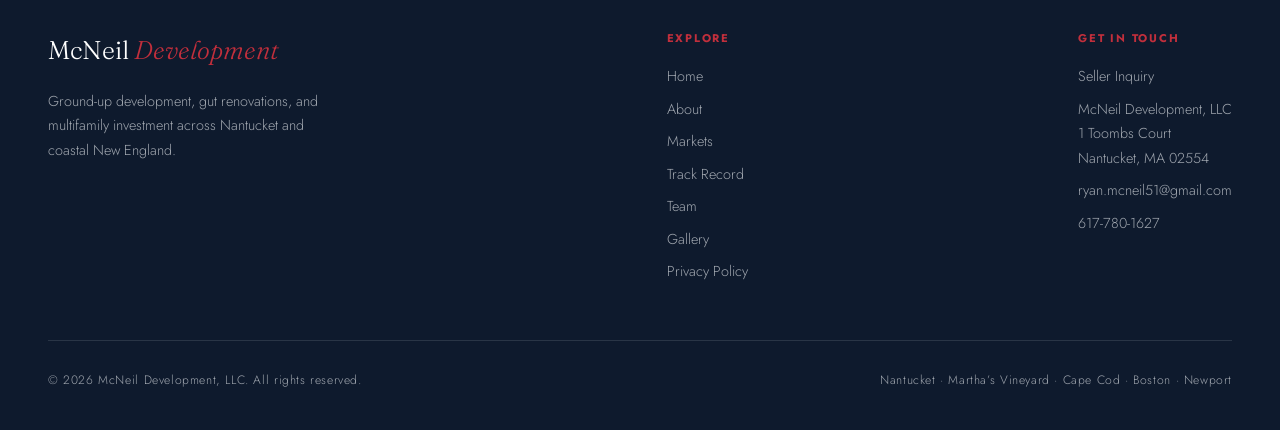
==== commit c7adbd1f: "Remove privacy disclaimer note under the seller inquiry form Privacy Policy is still linked from the" ====
--- a/index.html
+++ b/index.html
@@ -243,8 +243,6 @@
   .inquiry-form textarea { display: block; margin-bottom: 1.5rem; resize: vertical; line-height: 1.6; }
   .inquiry-form button.btn { cursor: pointer; }
   .inquiry-form button.btn:disabled { opacity: 0.6; cursor: default; }
-  .form-note { max-width: 640px; margin: 1.2rem 0 0; font-size: 0.78rem; line-height: 1.6; color: rgba(255,255,255,0.62); }
-  .form-note a { color: rgba(255,255,255,0.85); }
   .form-status { max-width: 640px; margin: 1.6rem auto 0; font-size: 1rem; color: var(--white); }
 
   /* ---------- FOOTER ---------- */
@@ -657,7 +655,6 @@
     </div>
     <textarea name="message" rows="4" placeholder="Tell us about your property" aria-label="Tell us about your property"></textarea>
     <button type="submit" class="btn dark">Submit a Seller Inquiry</button>
-    <p class="form-note">Your details are sent directly to McNeil Development and used only to respond to your inquiry. We never sell or share your information. See our <a href="/privacy">Privacy Policy</a>.</p>
   </form>
   <p id="form-status" class="form-status" hidden></p>
 </section>
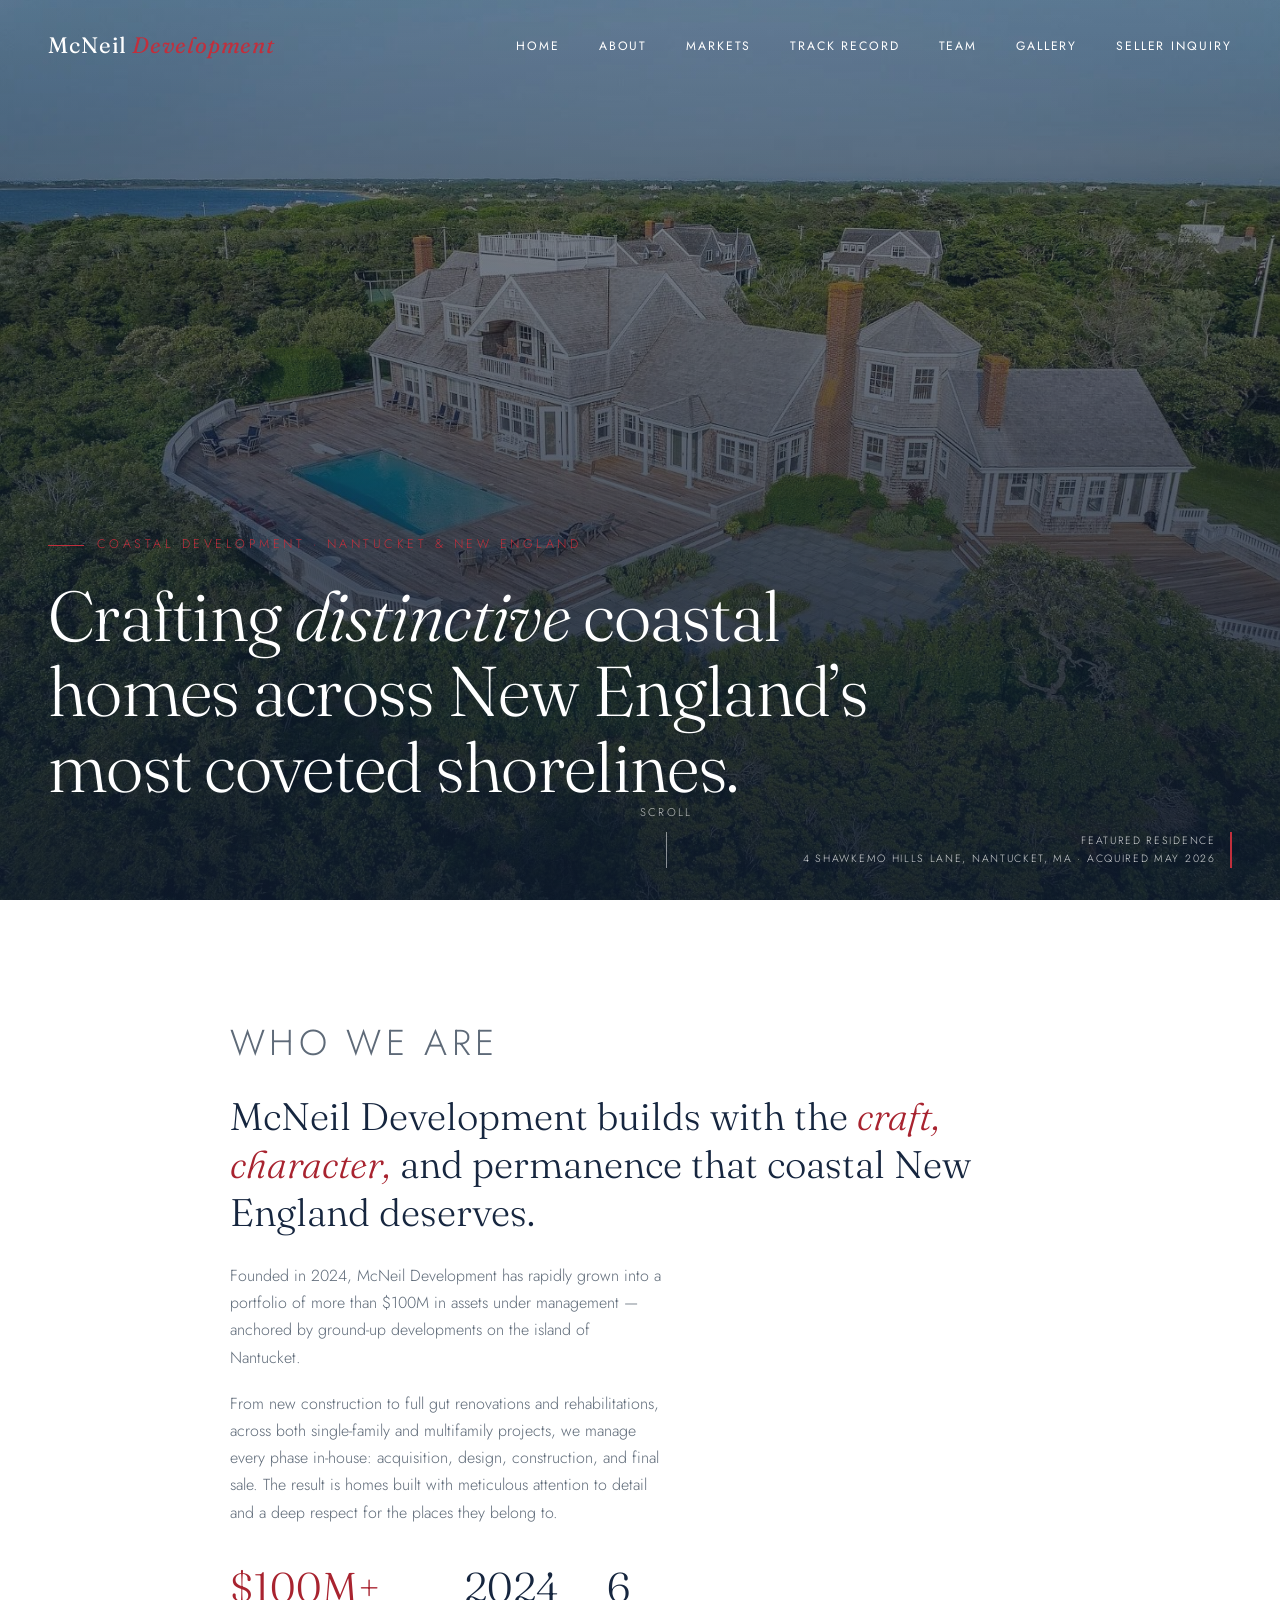
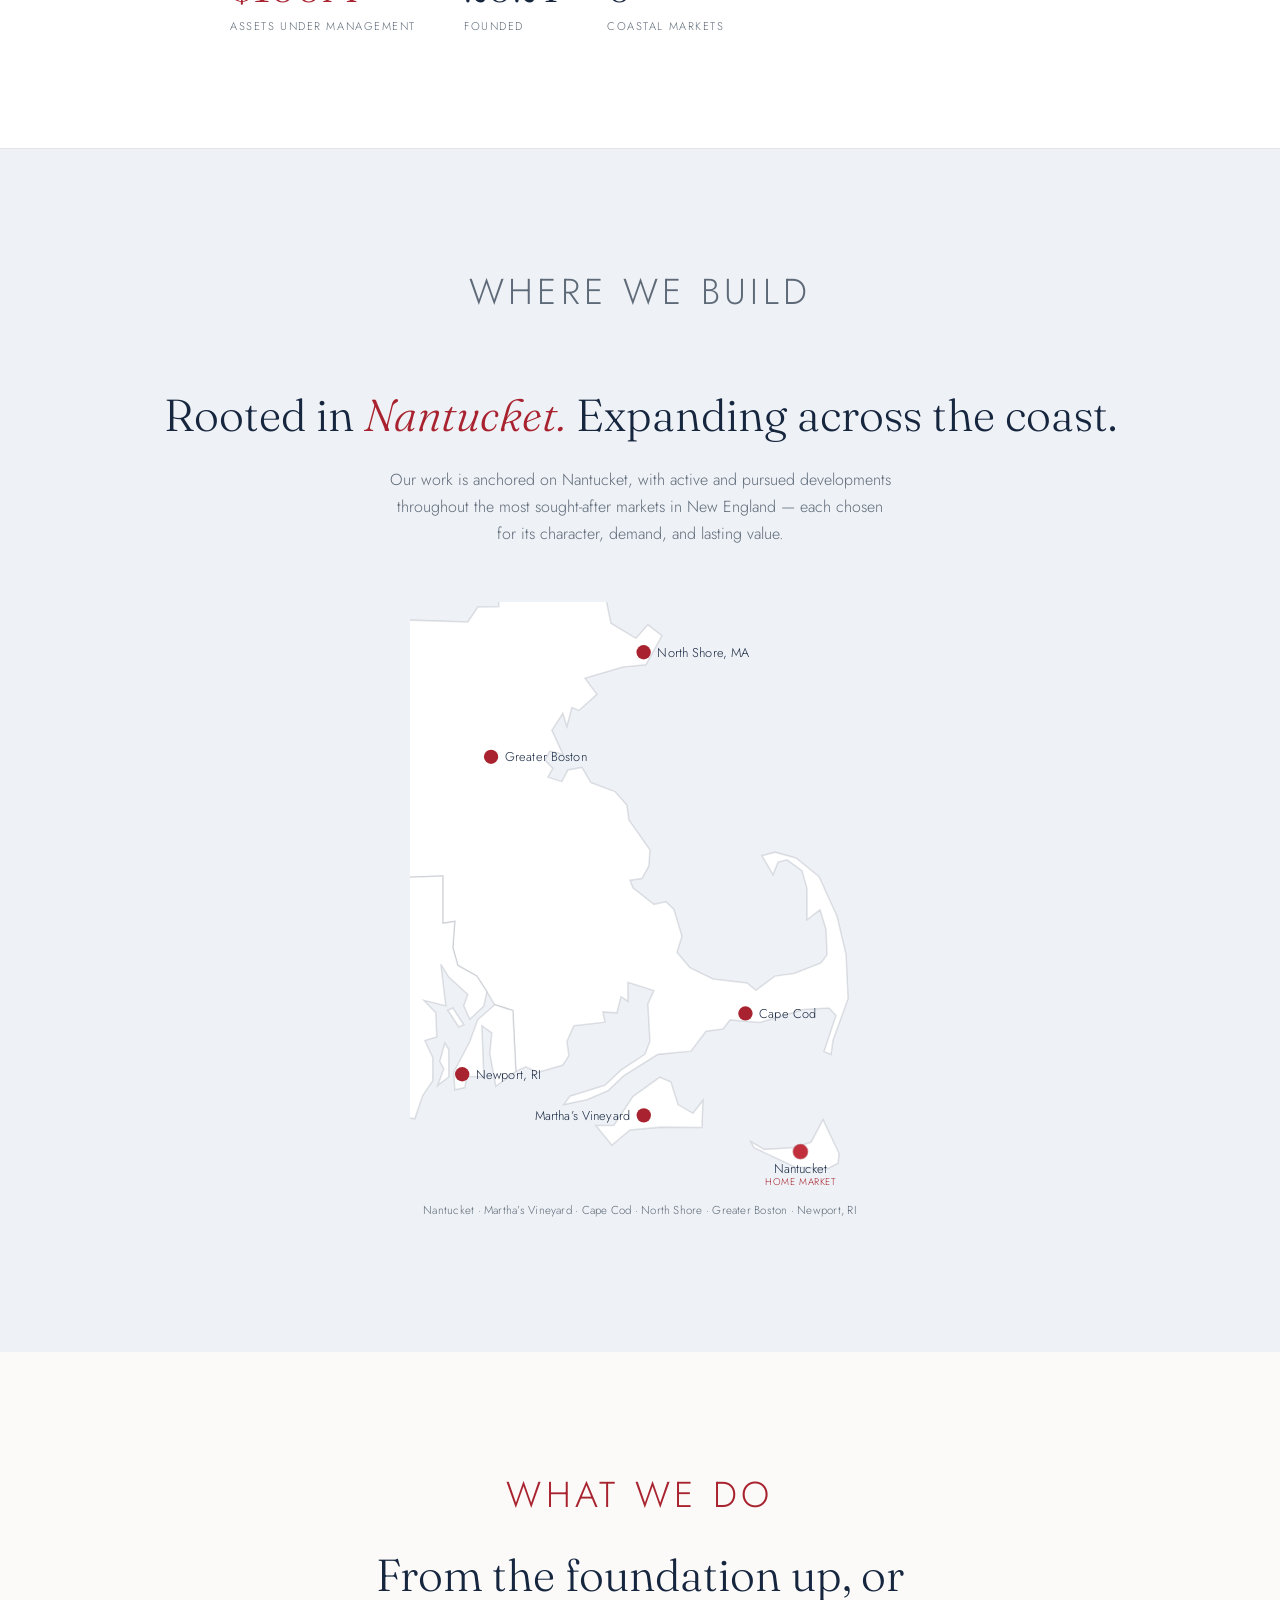
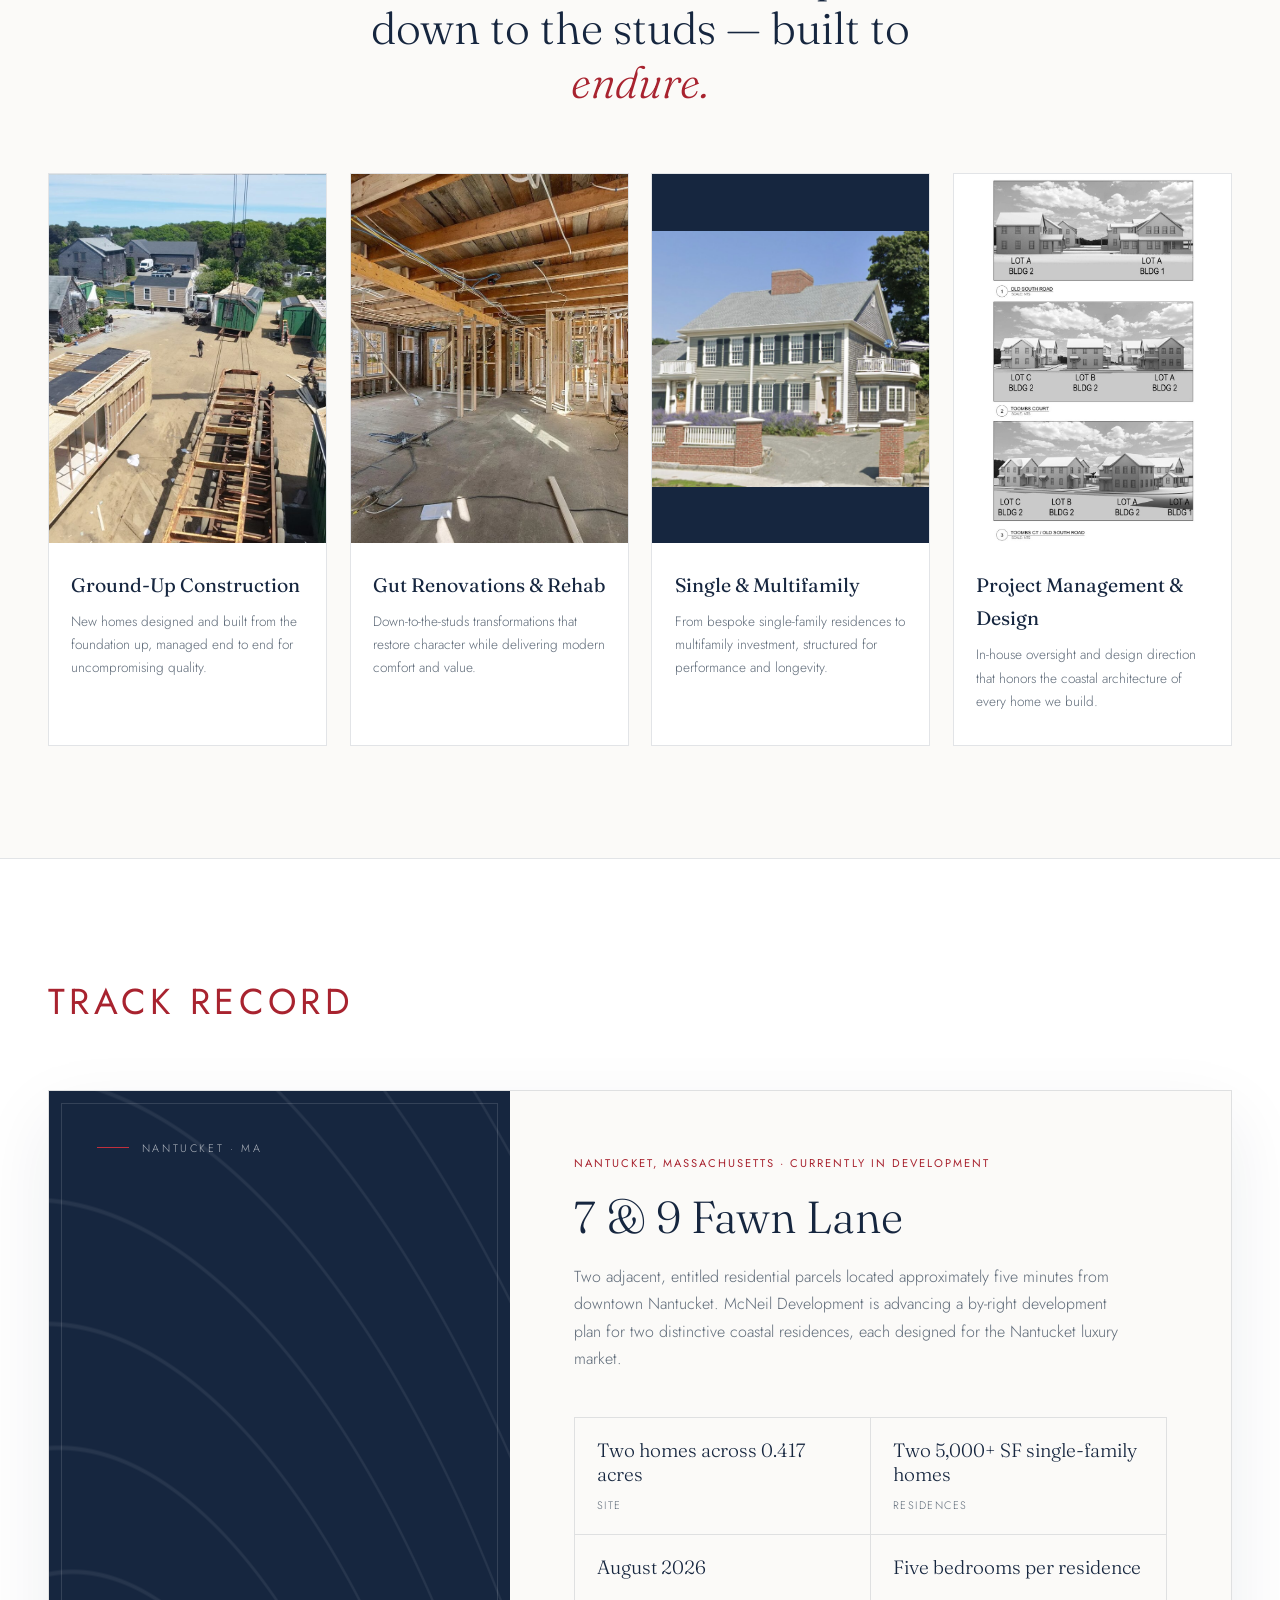
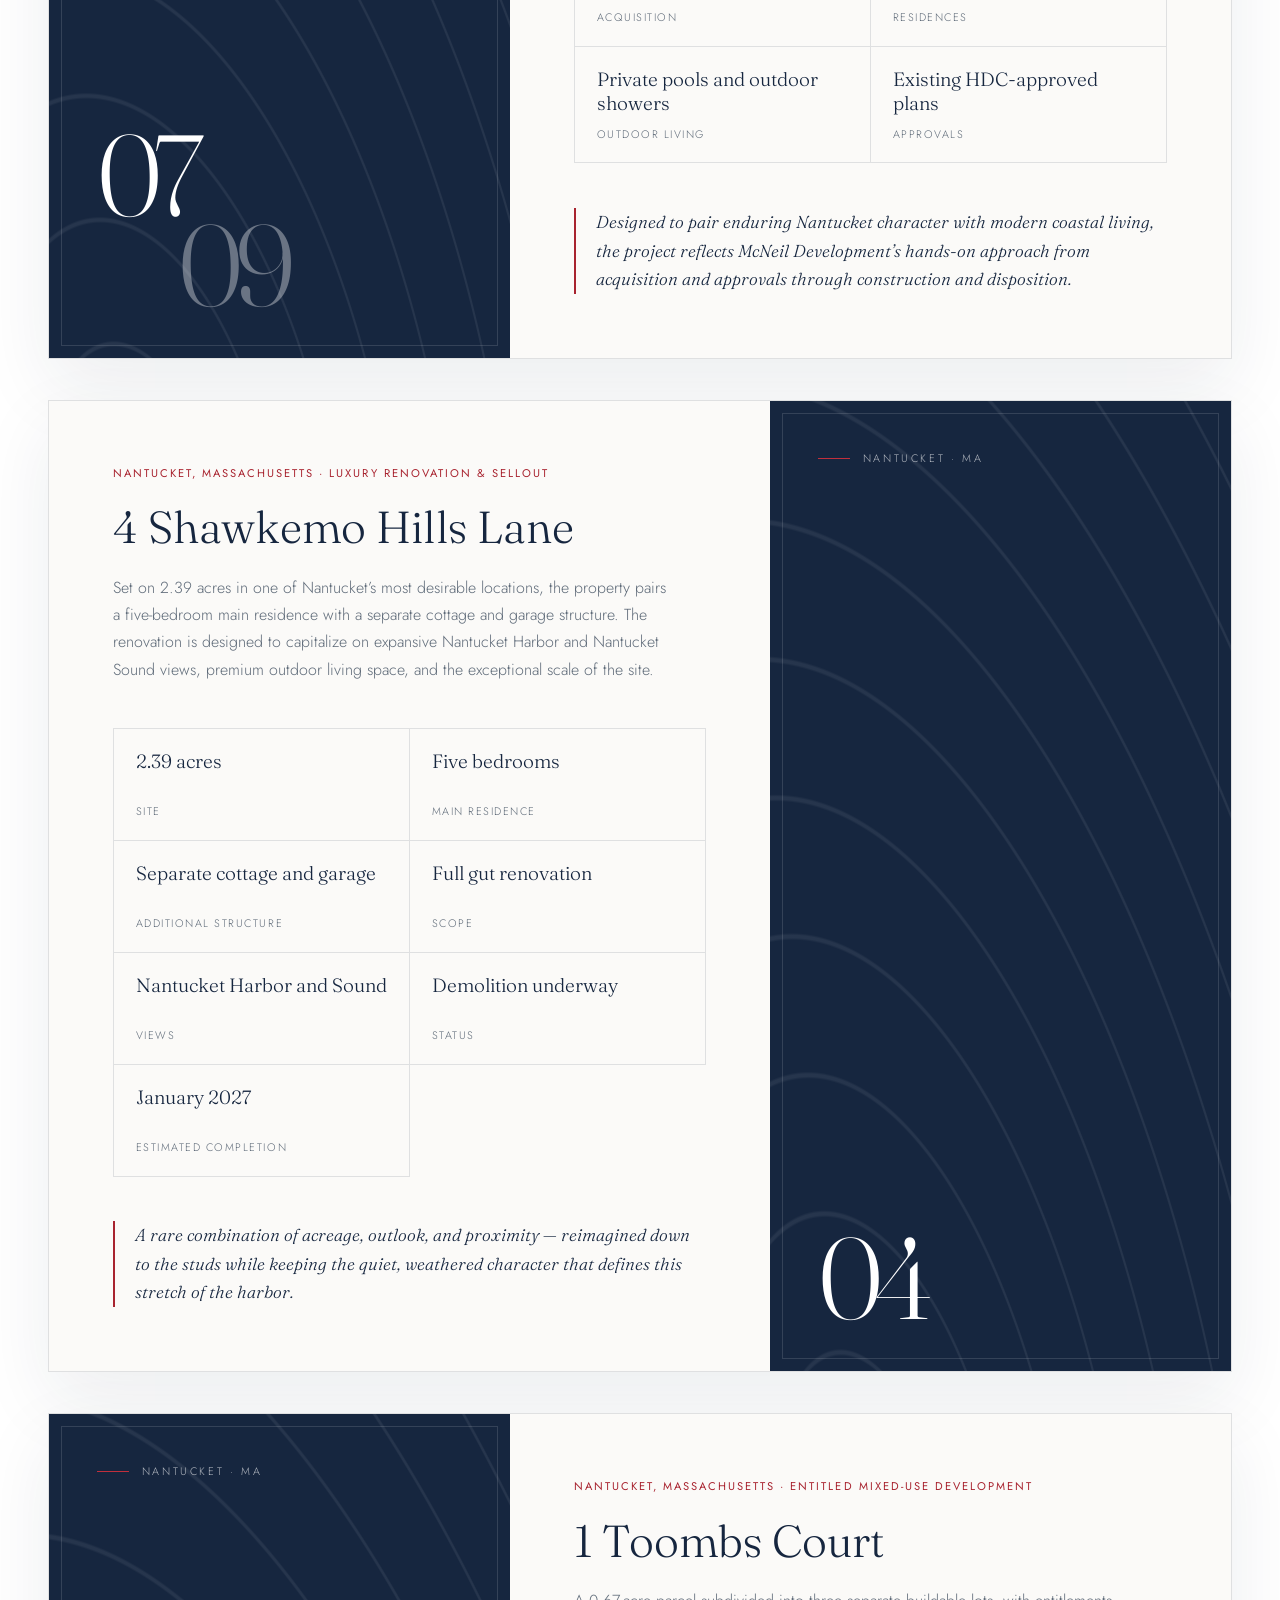
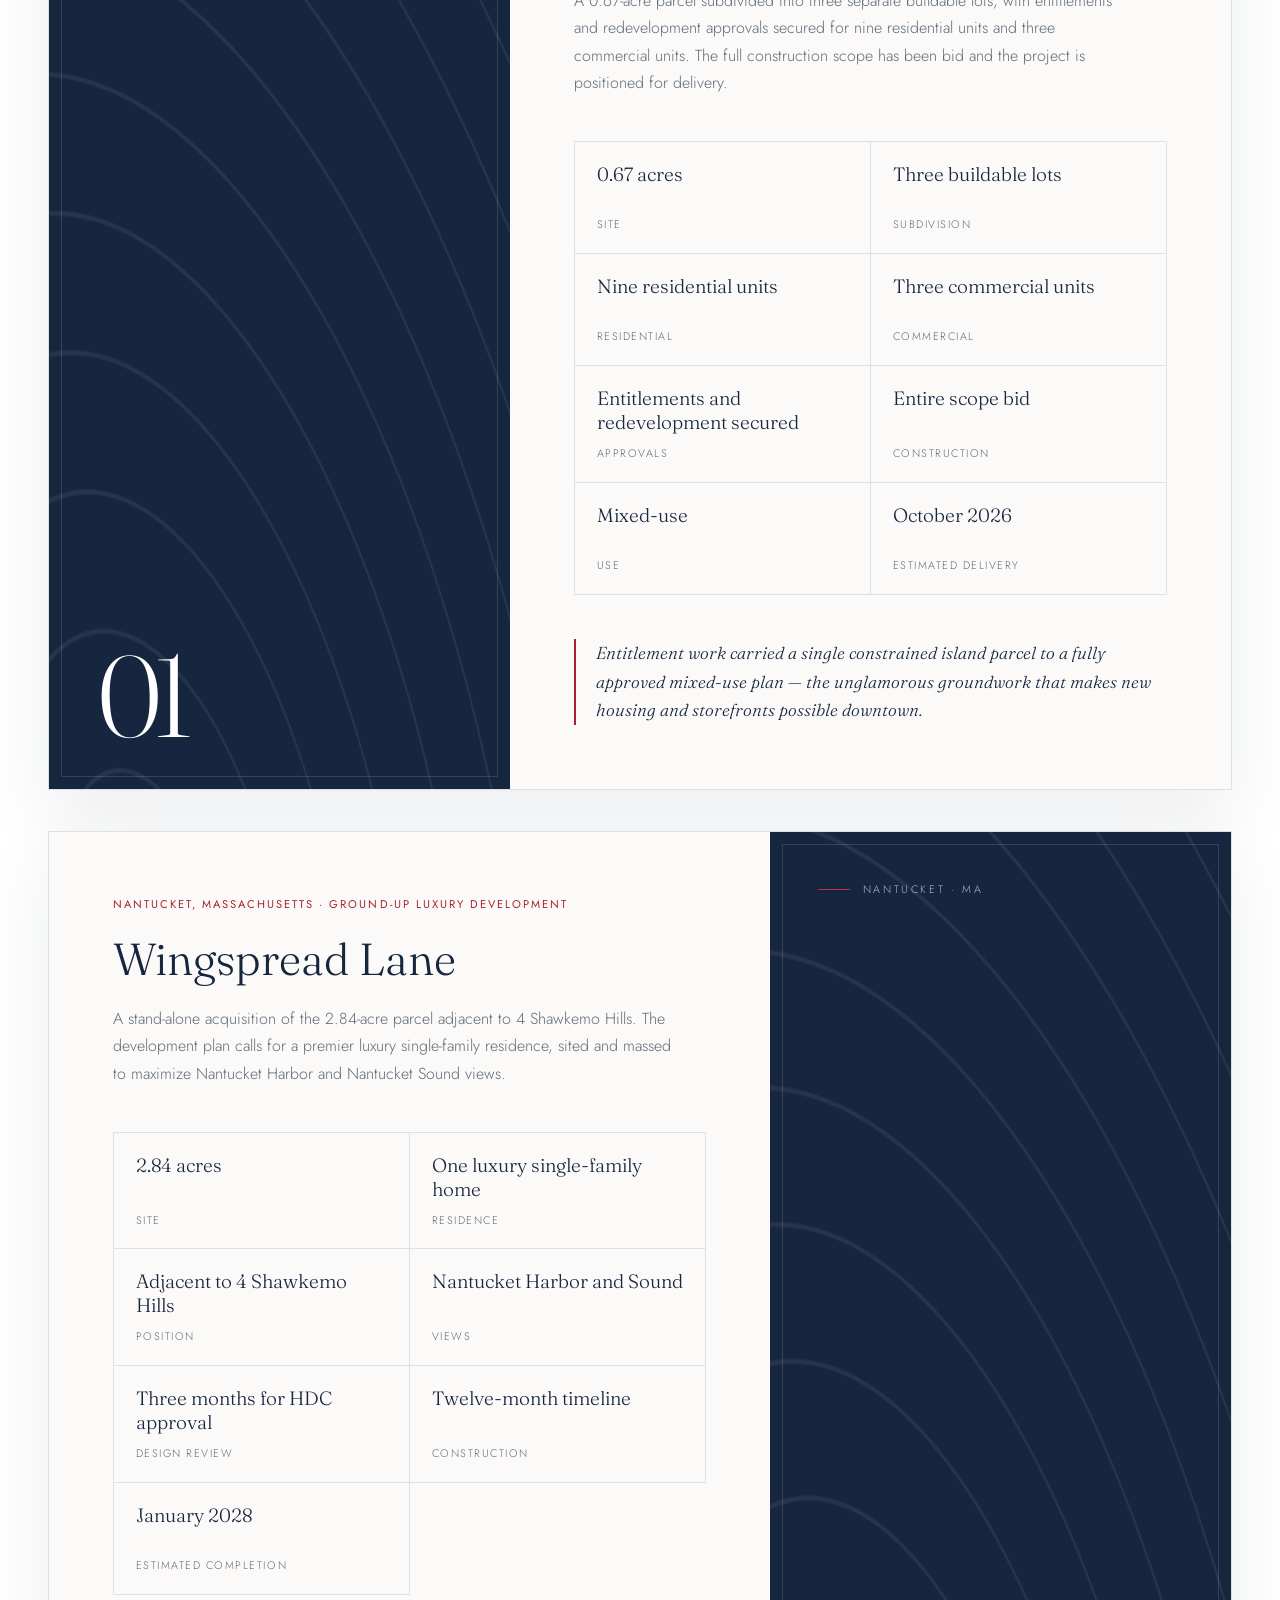
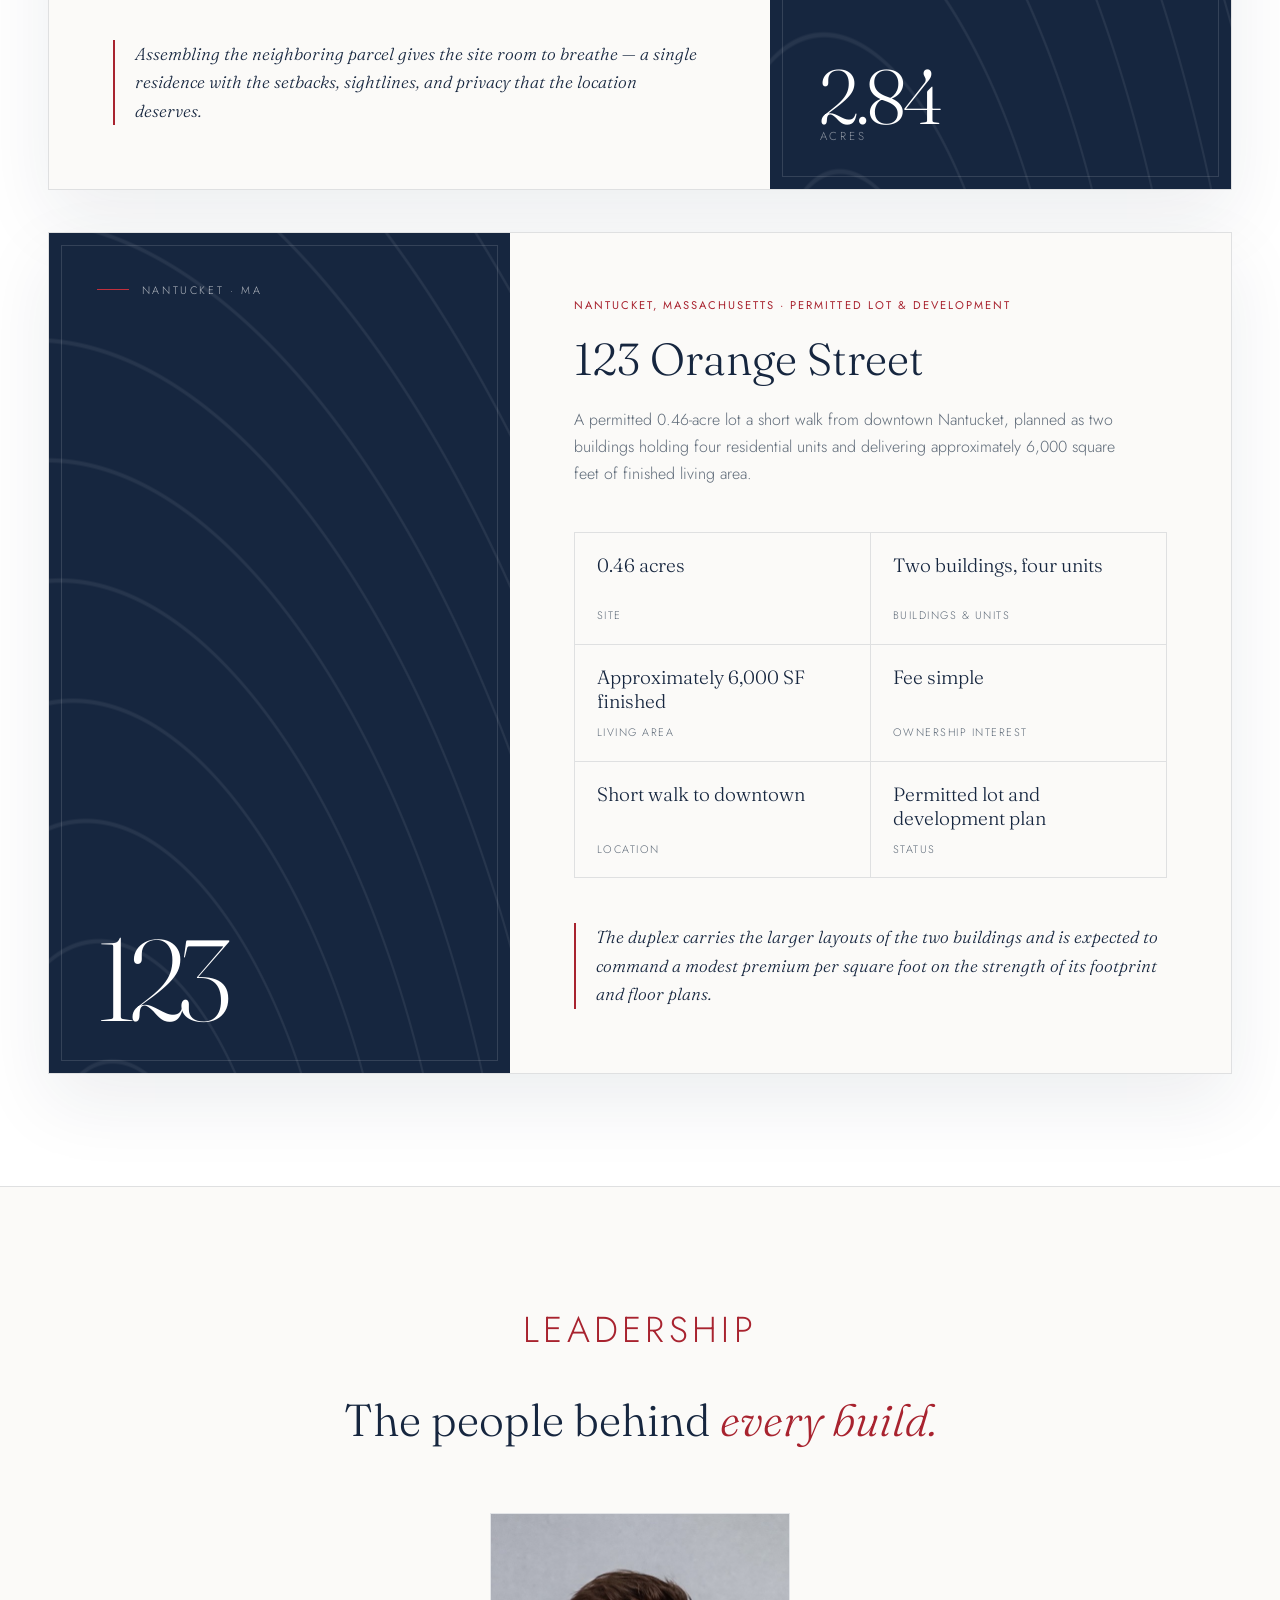
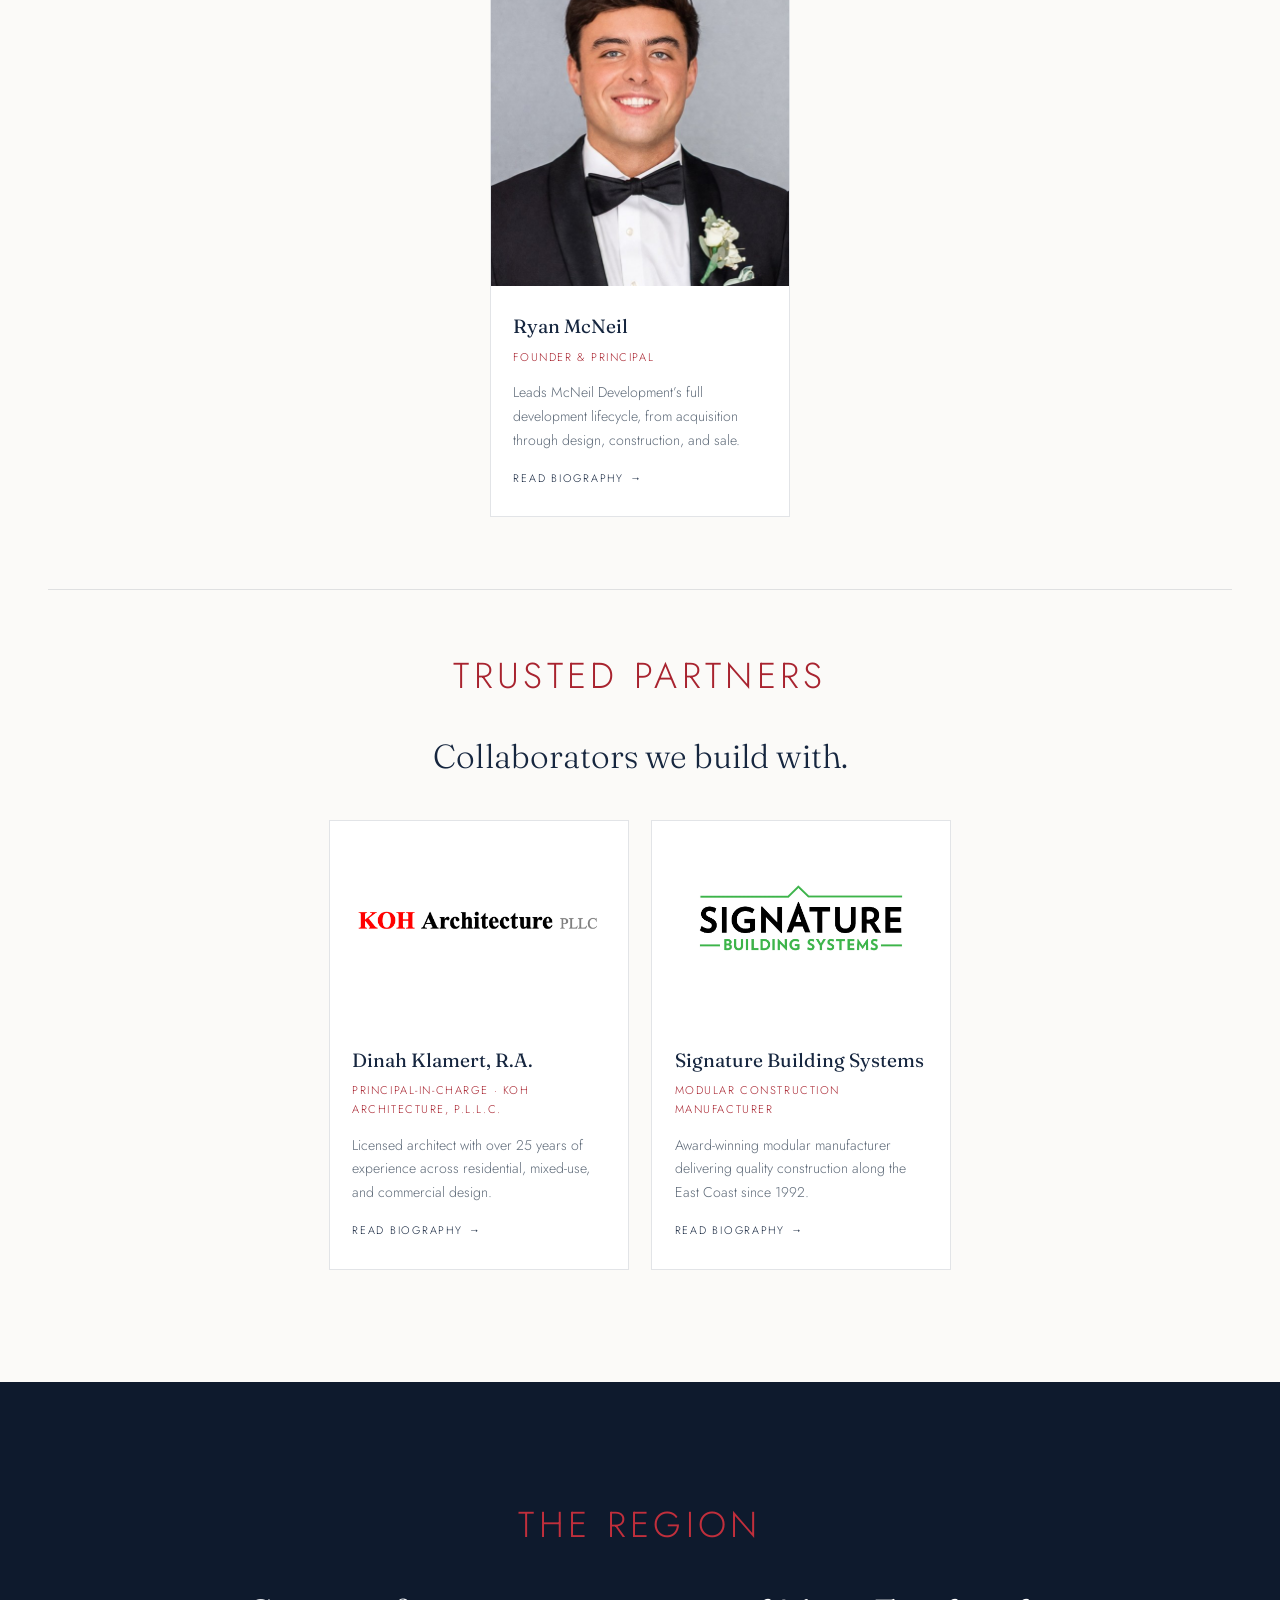
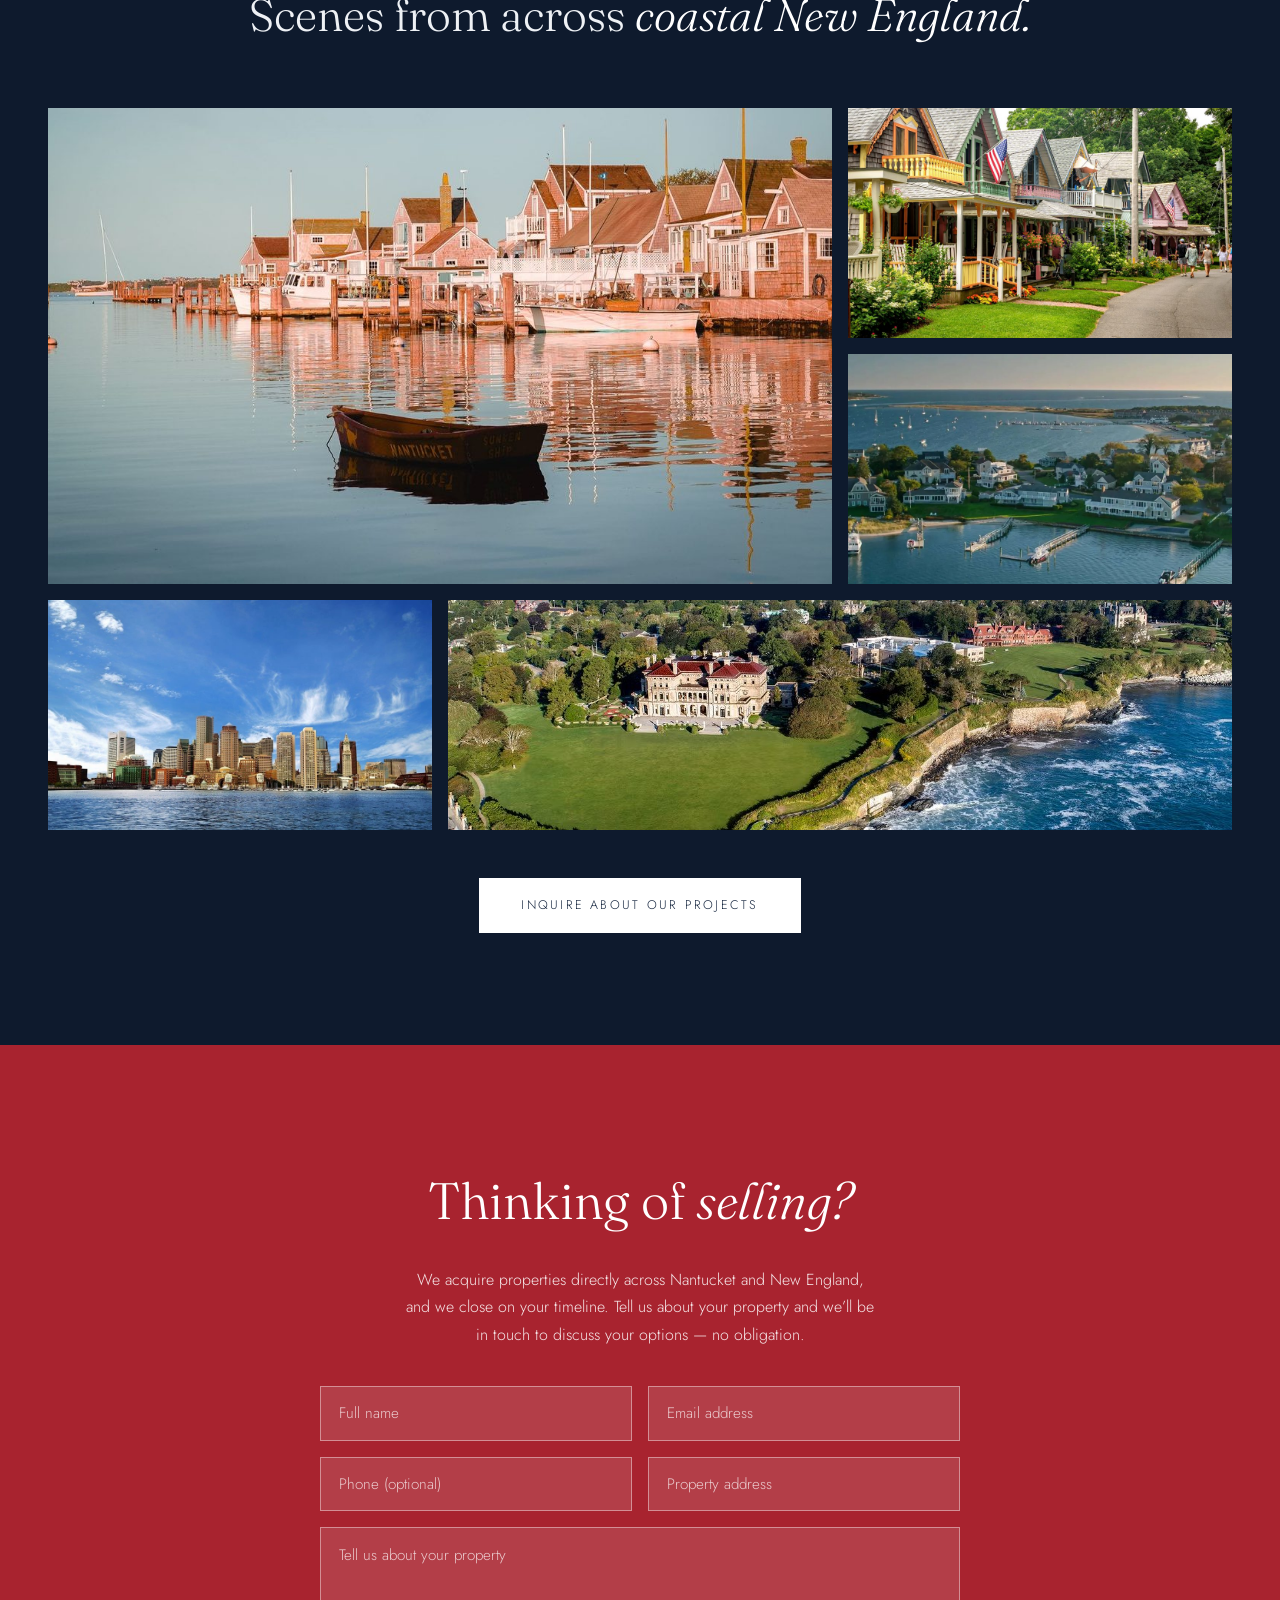
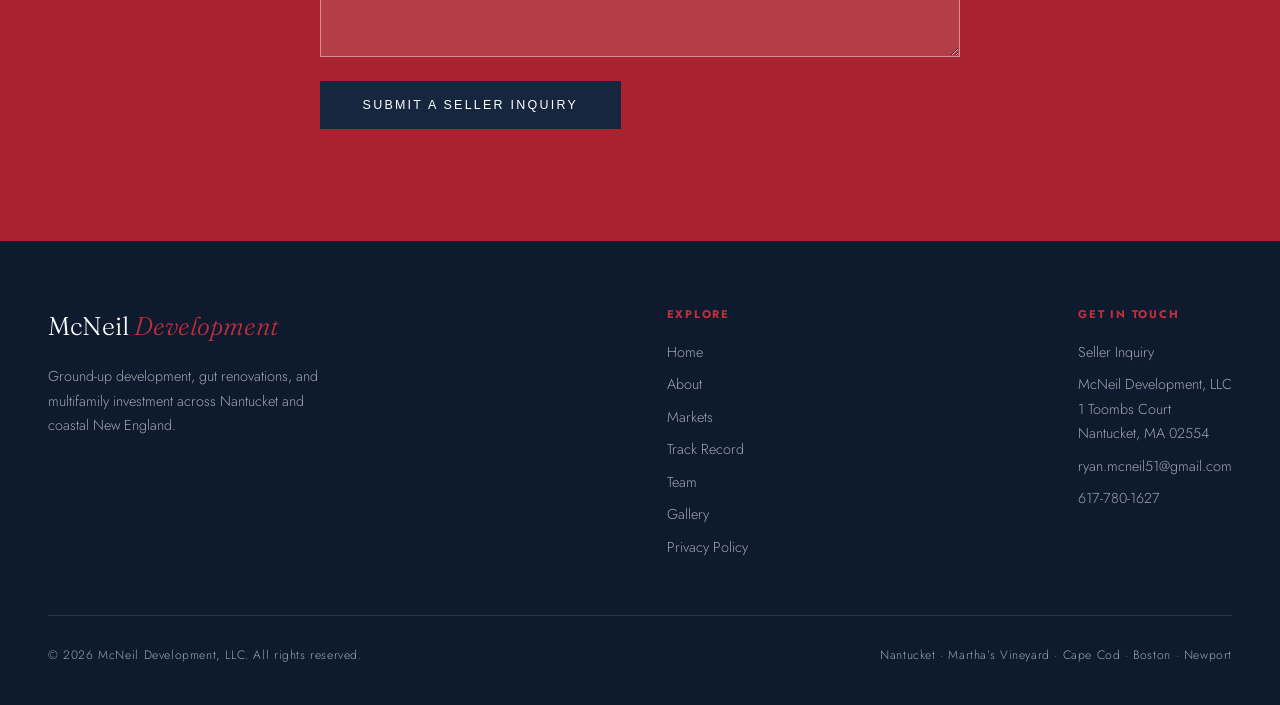
==== commit 58c09141: "Increase eyebrow label size ~3x (0.74rem -> 2.25rem) Applies to all section kicker labels (Who We Ar" ====
--- a/index.html
+++ b/index.html
@@ -88,7 +88,7 @@
 
   /* ---------- SECTION SHELL ---------- */
   section { padding: 7rem 3rem; }
-  .eyebrow { font-size: 0.74rem; letter-spacing: 0.26em; text-transform: uppercase; color: var(--red); margin-bottom: 1.2rem; }
+  .eyebrow { font-size: 2.25rem; letter-spacing: 0.12em; text-transform: uppercase; color: var(--red); margin-bottom: 1.4rem; }
   .reveal { opacity: 0; transform: translateY(36px); transition: opacity 1s ease, transform 1s ease; }
   .reveal.in { opacity: 1; transform: translateY(0); }
 
@@ -276,6 +276,7 @@
     .stat-row { gap: 1.8rem; }
   }
   @media (max-width: 540px) {
+    .eyebrow { font-size: 1.5rem; }
     .svc-grid { grid-template-columns: 1fr; }
     .record-intro { margin-bottom: 2.2rem; }
     .record-project + .record-project { margin-top: 1.8rem; }
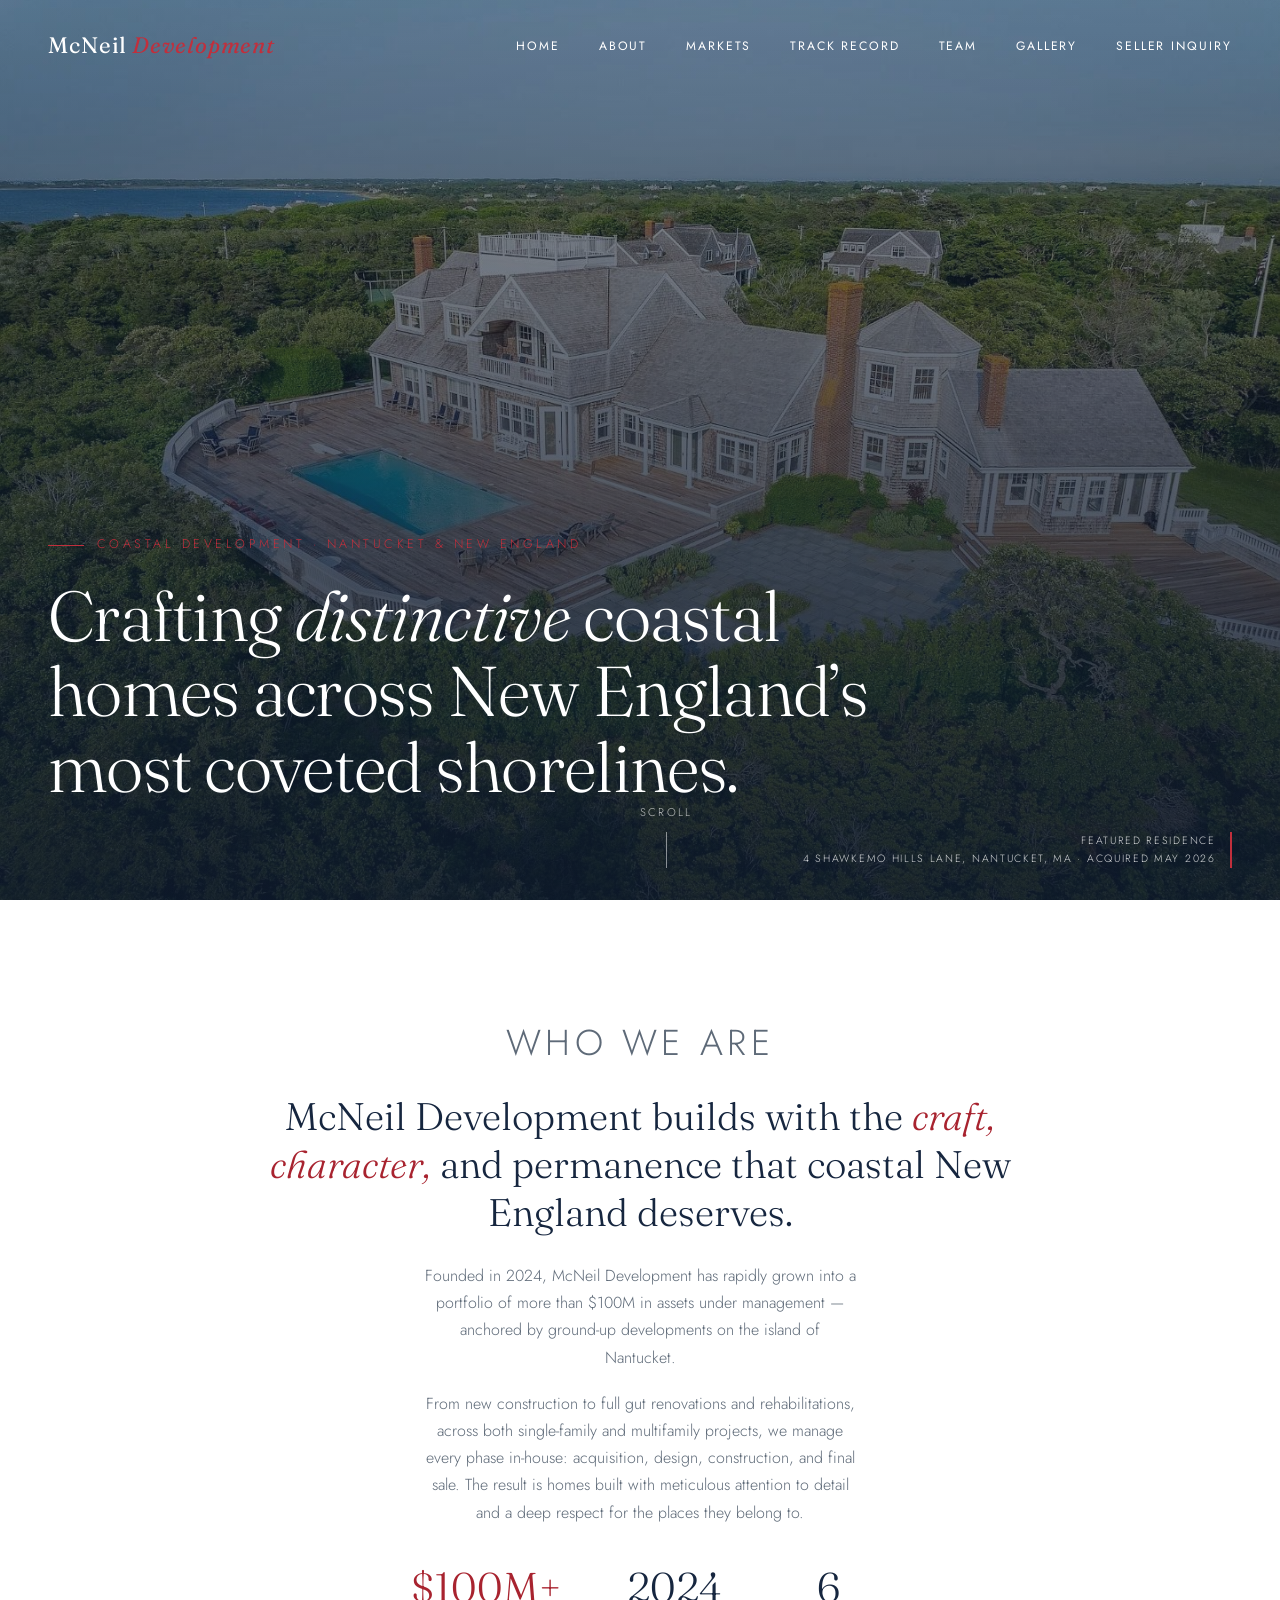
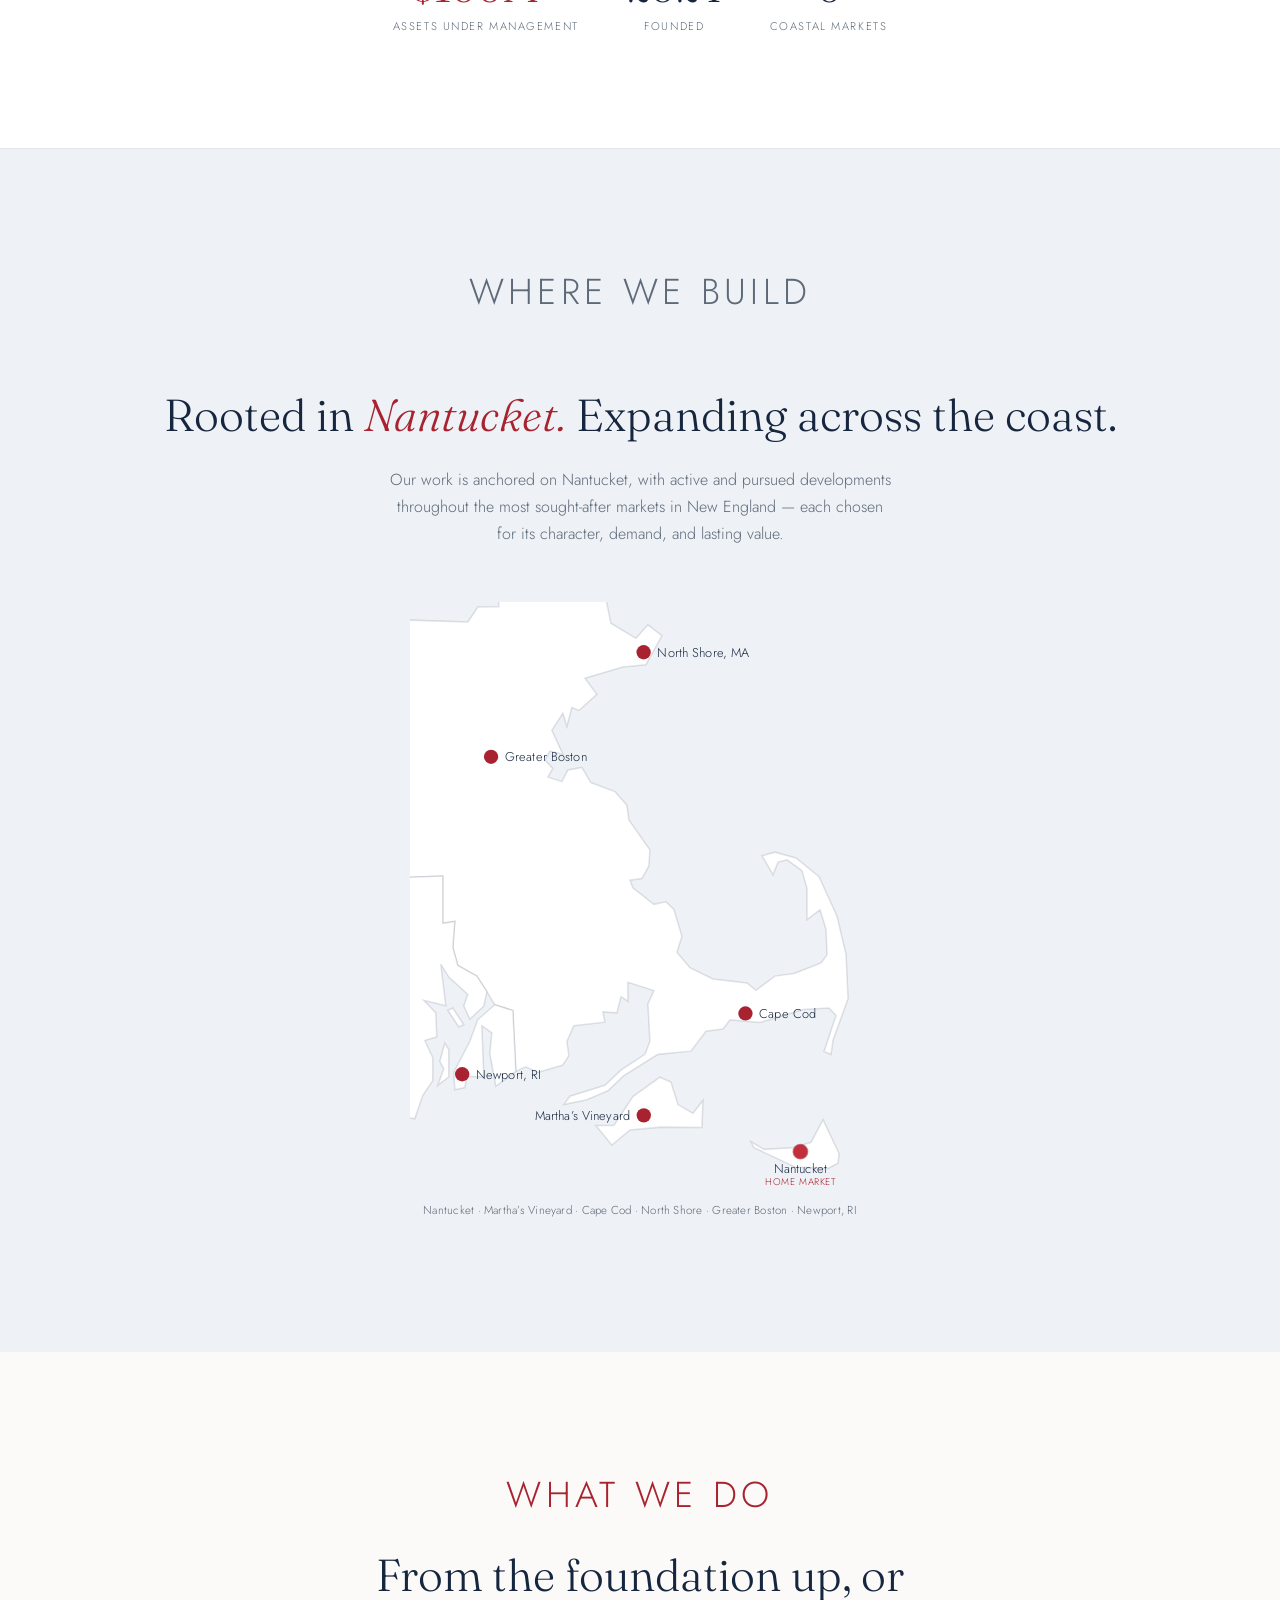
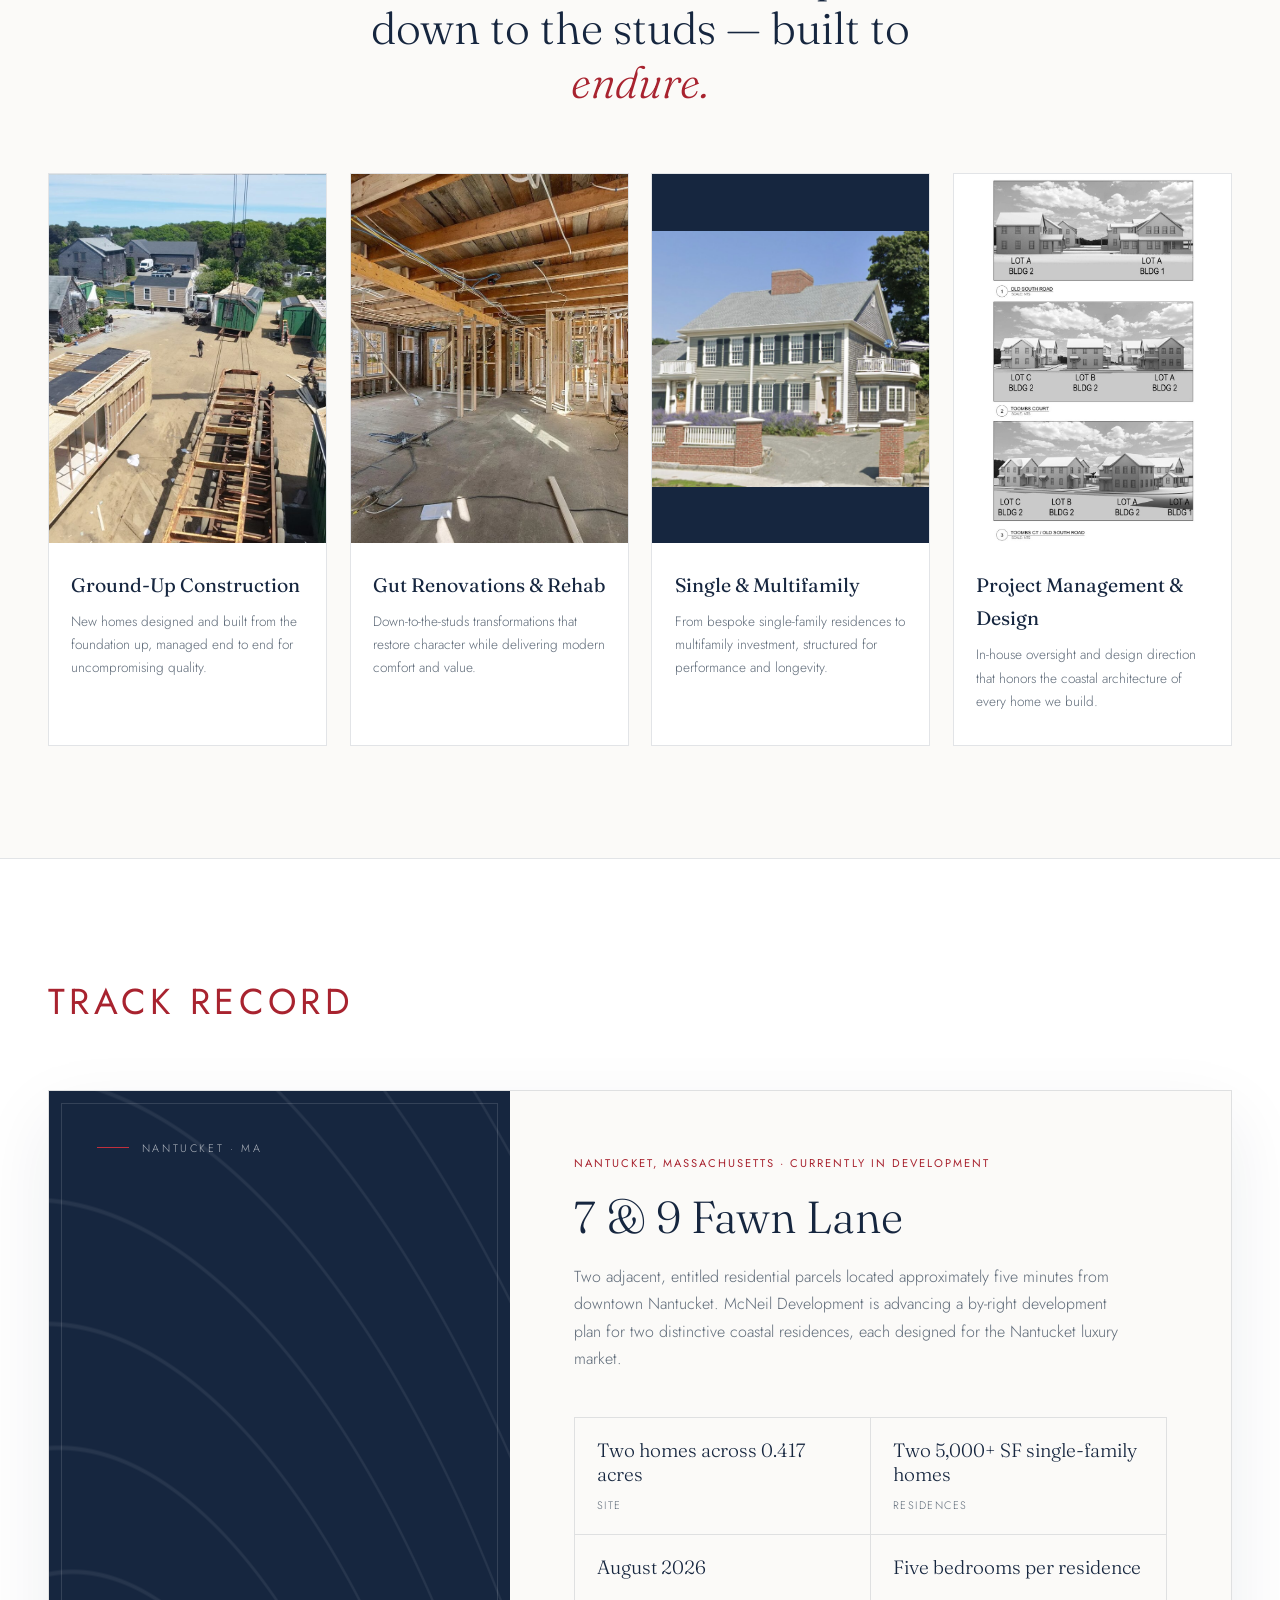
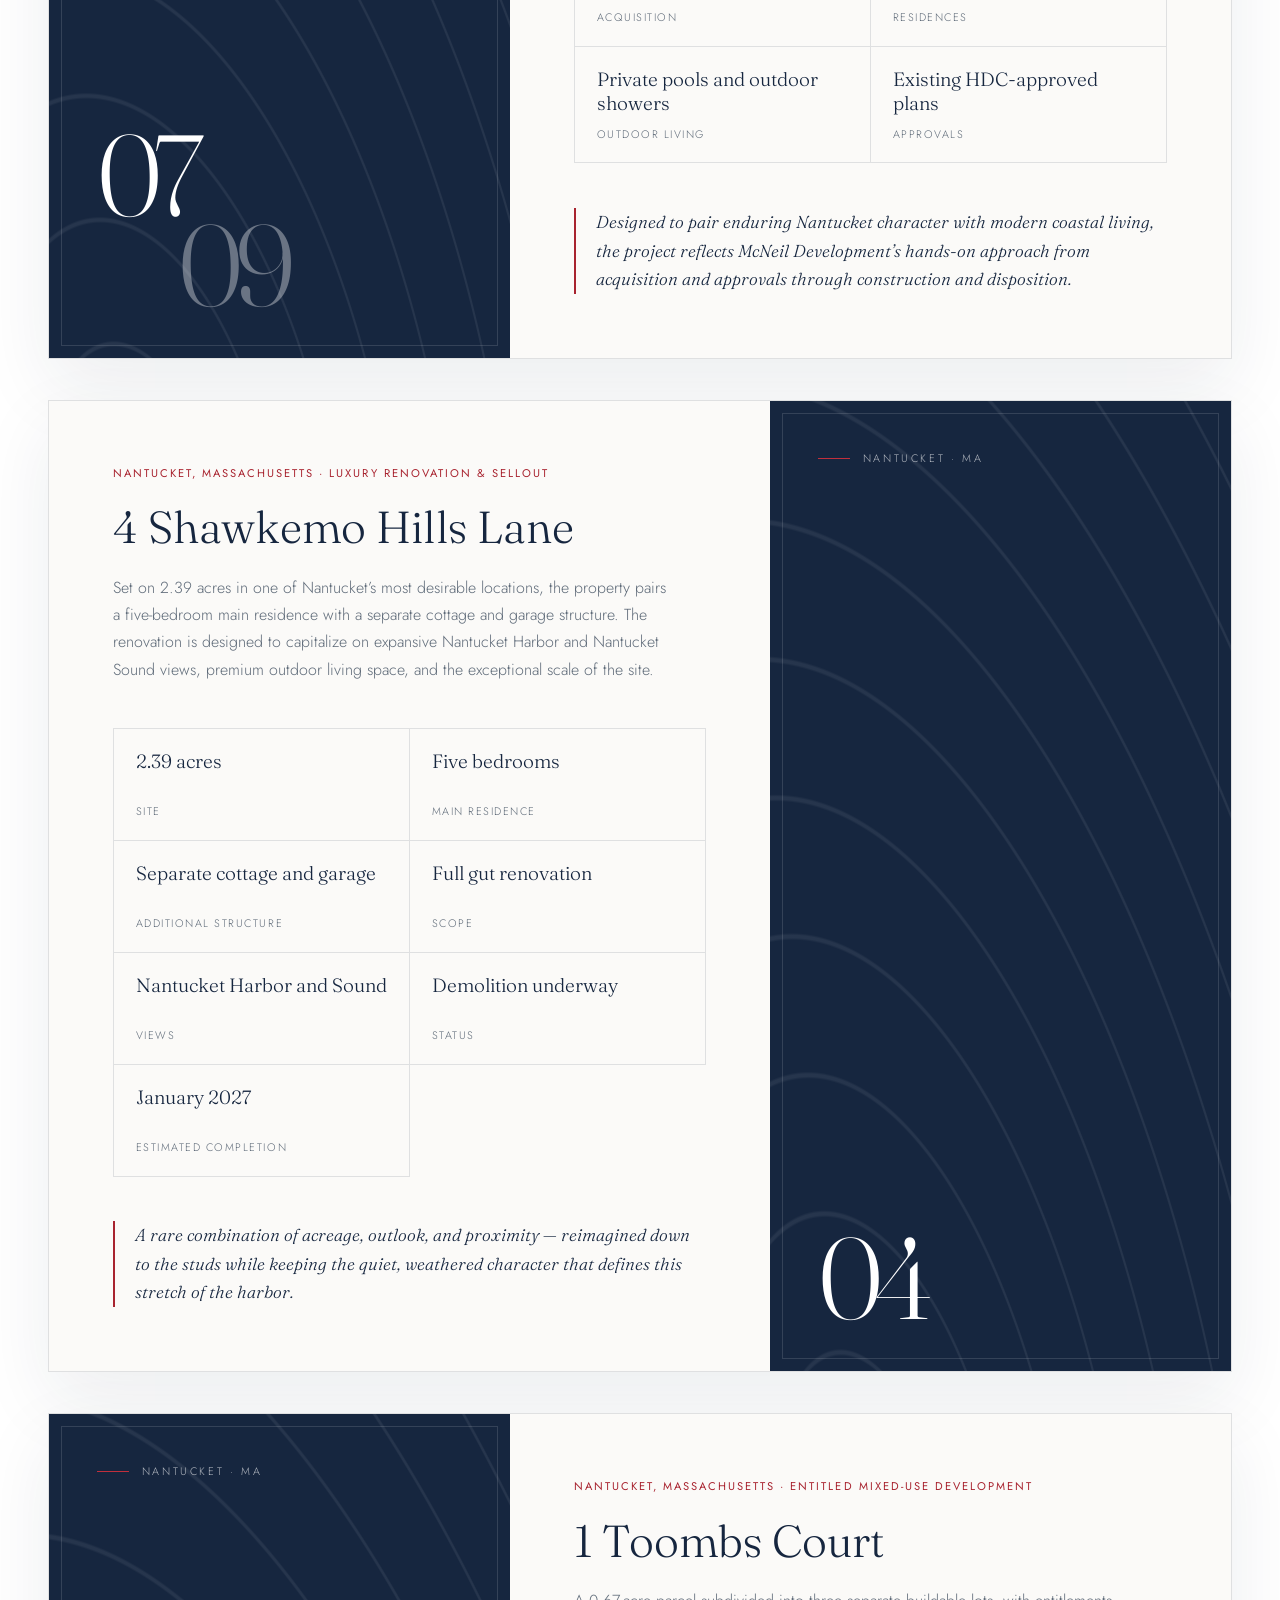
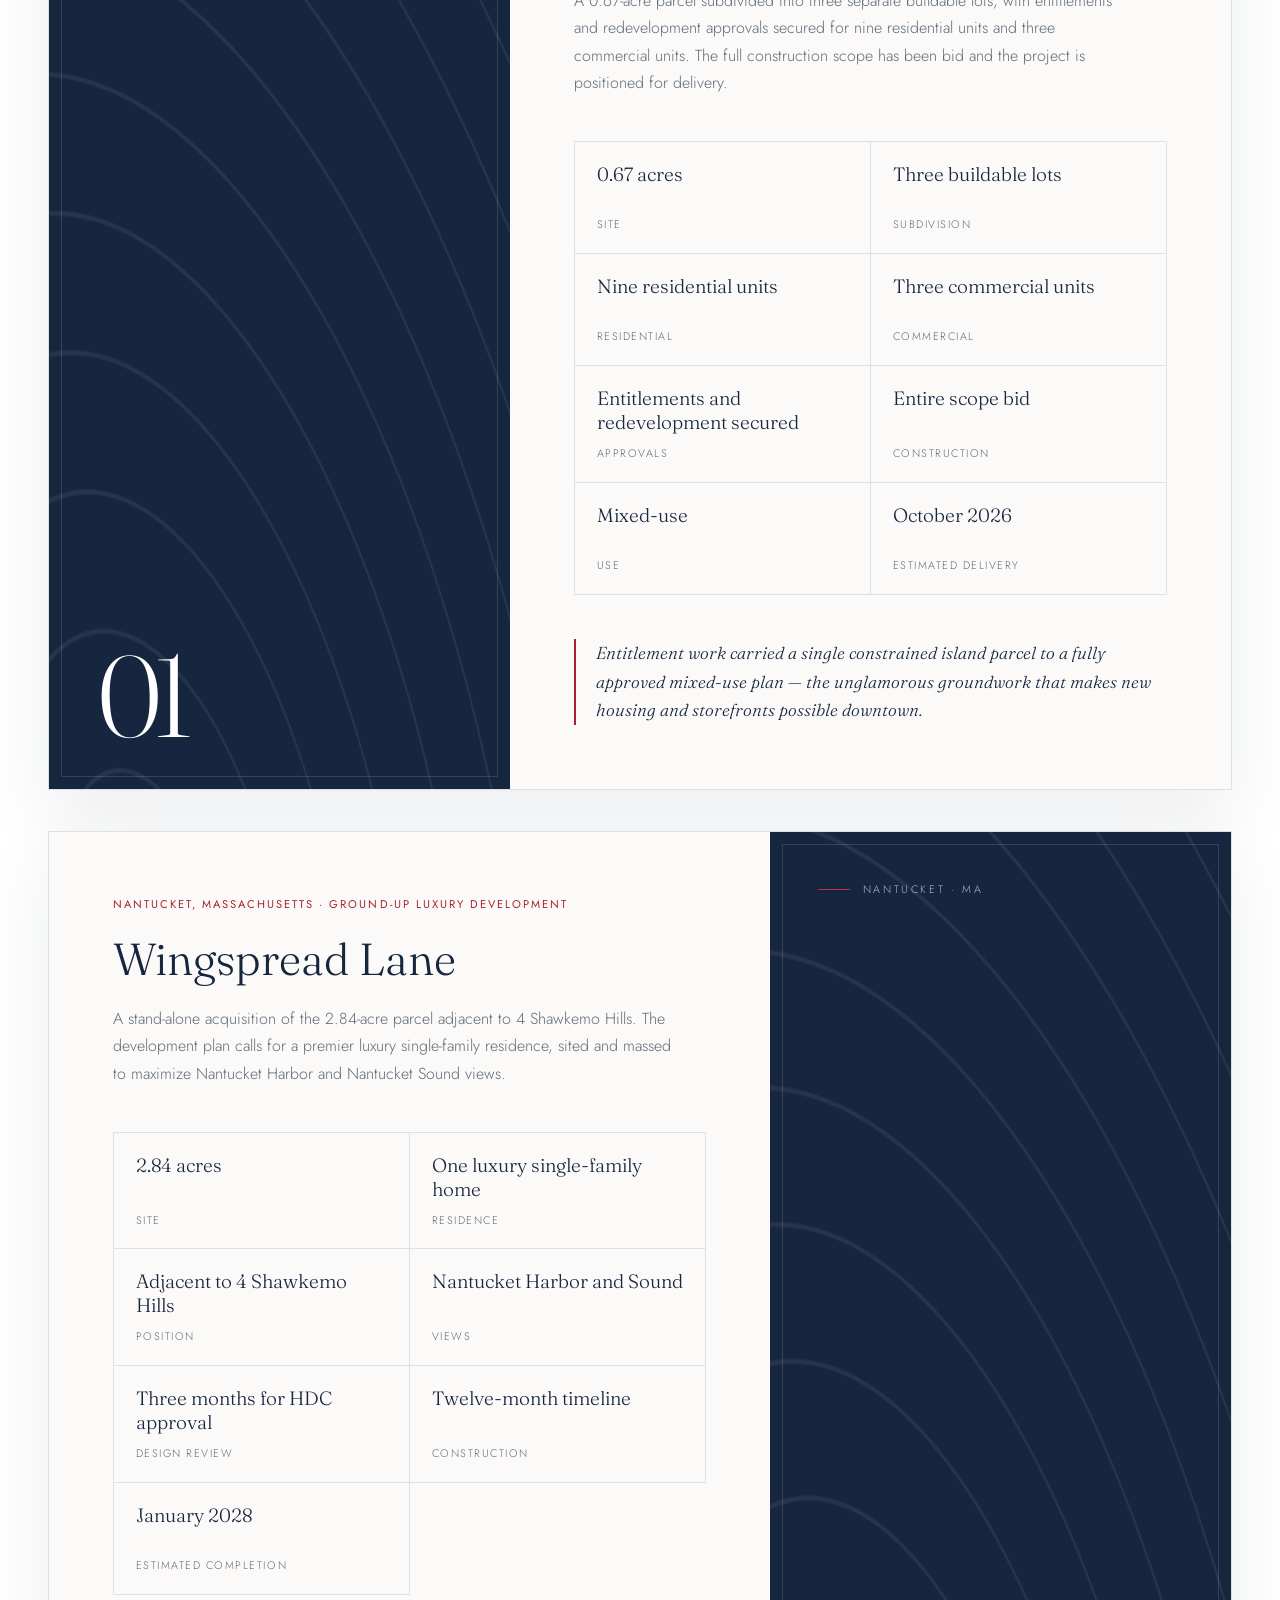
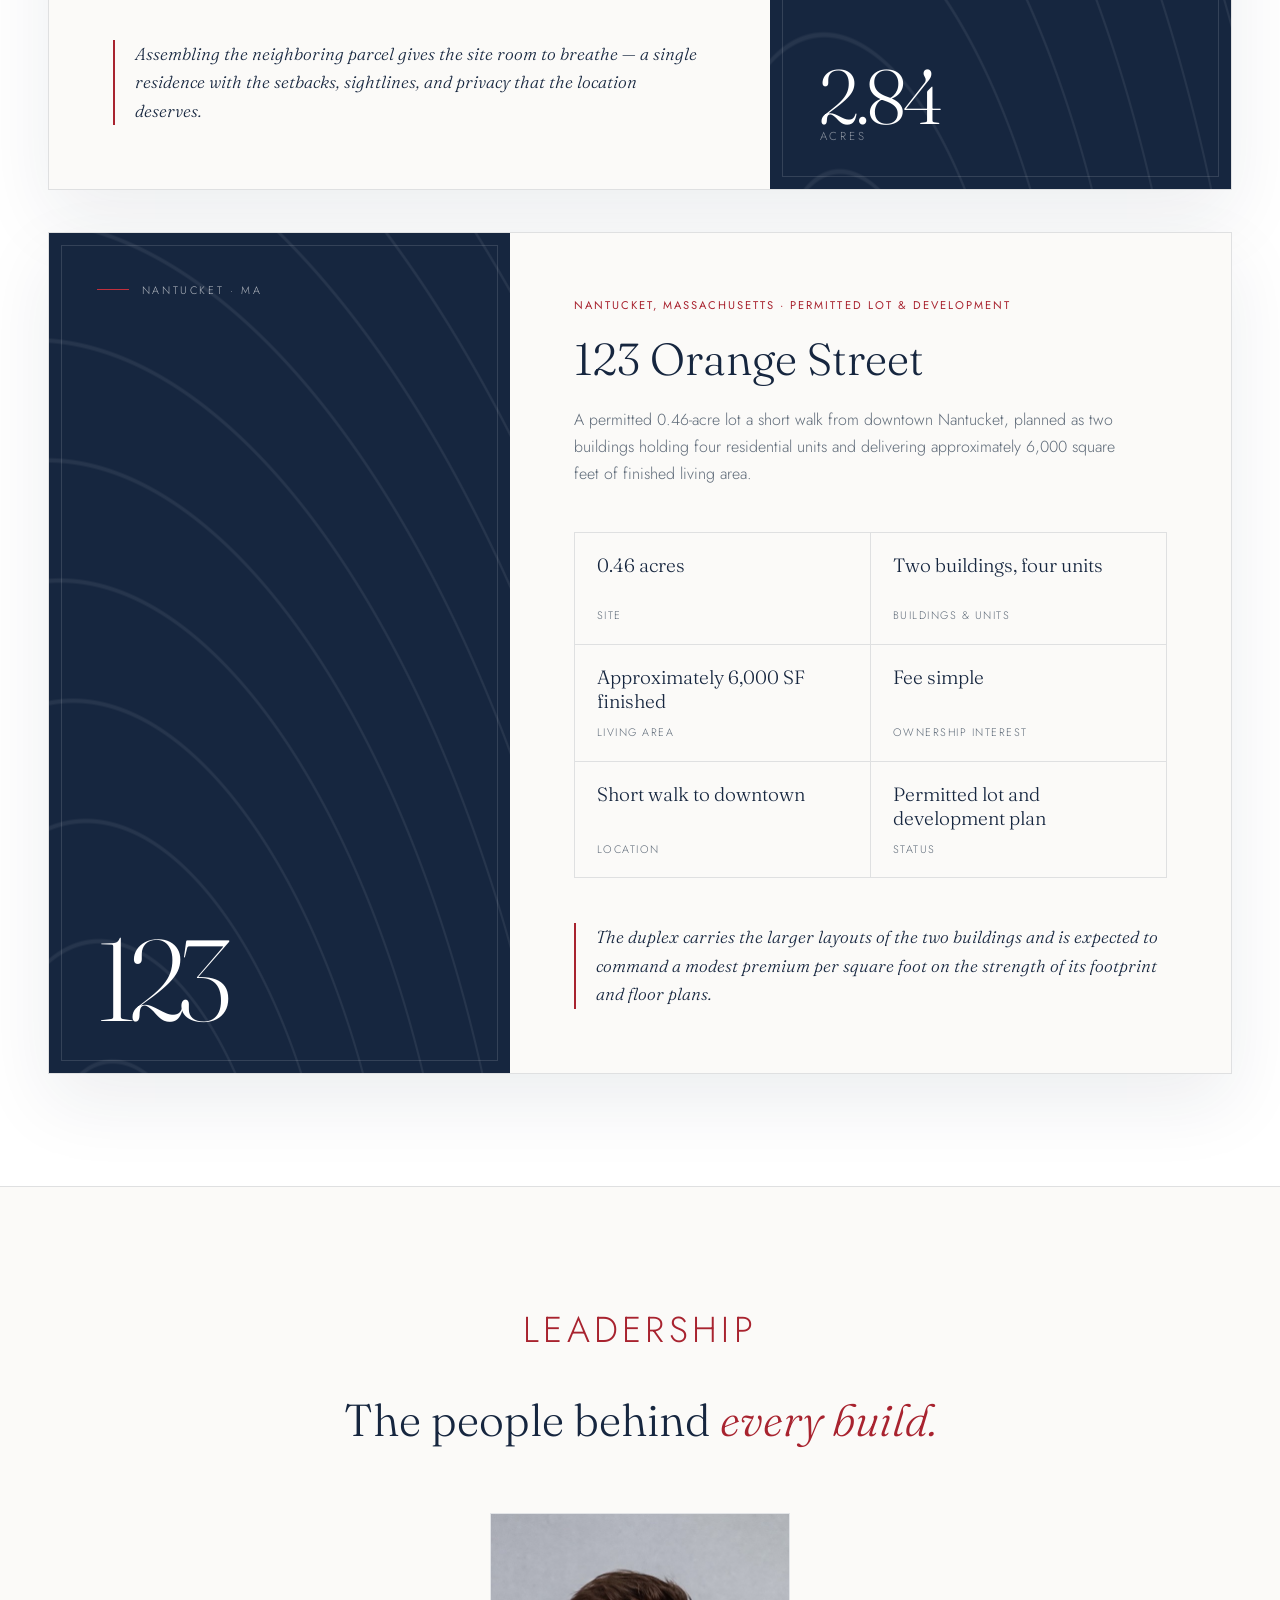
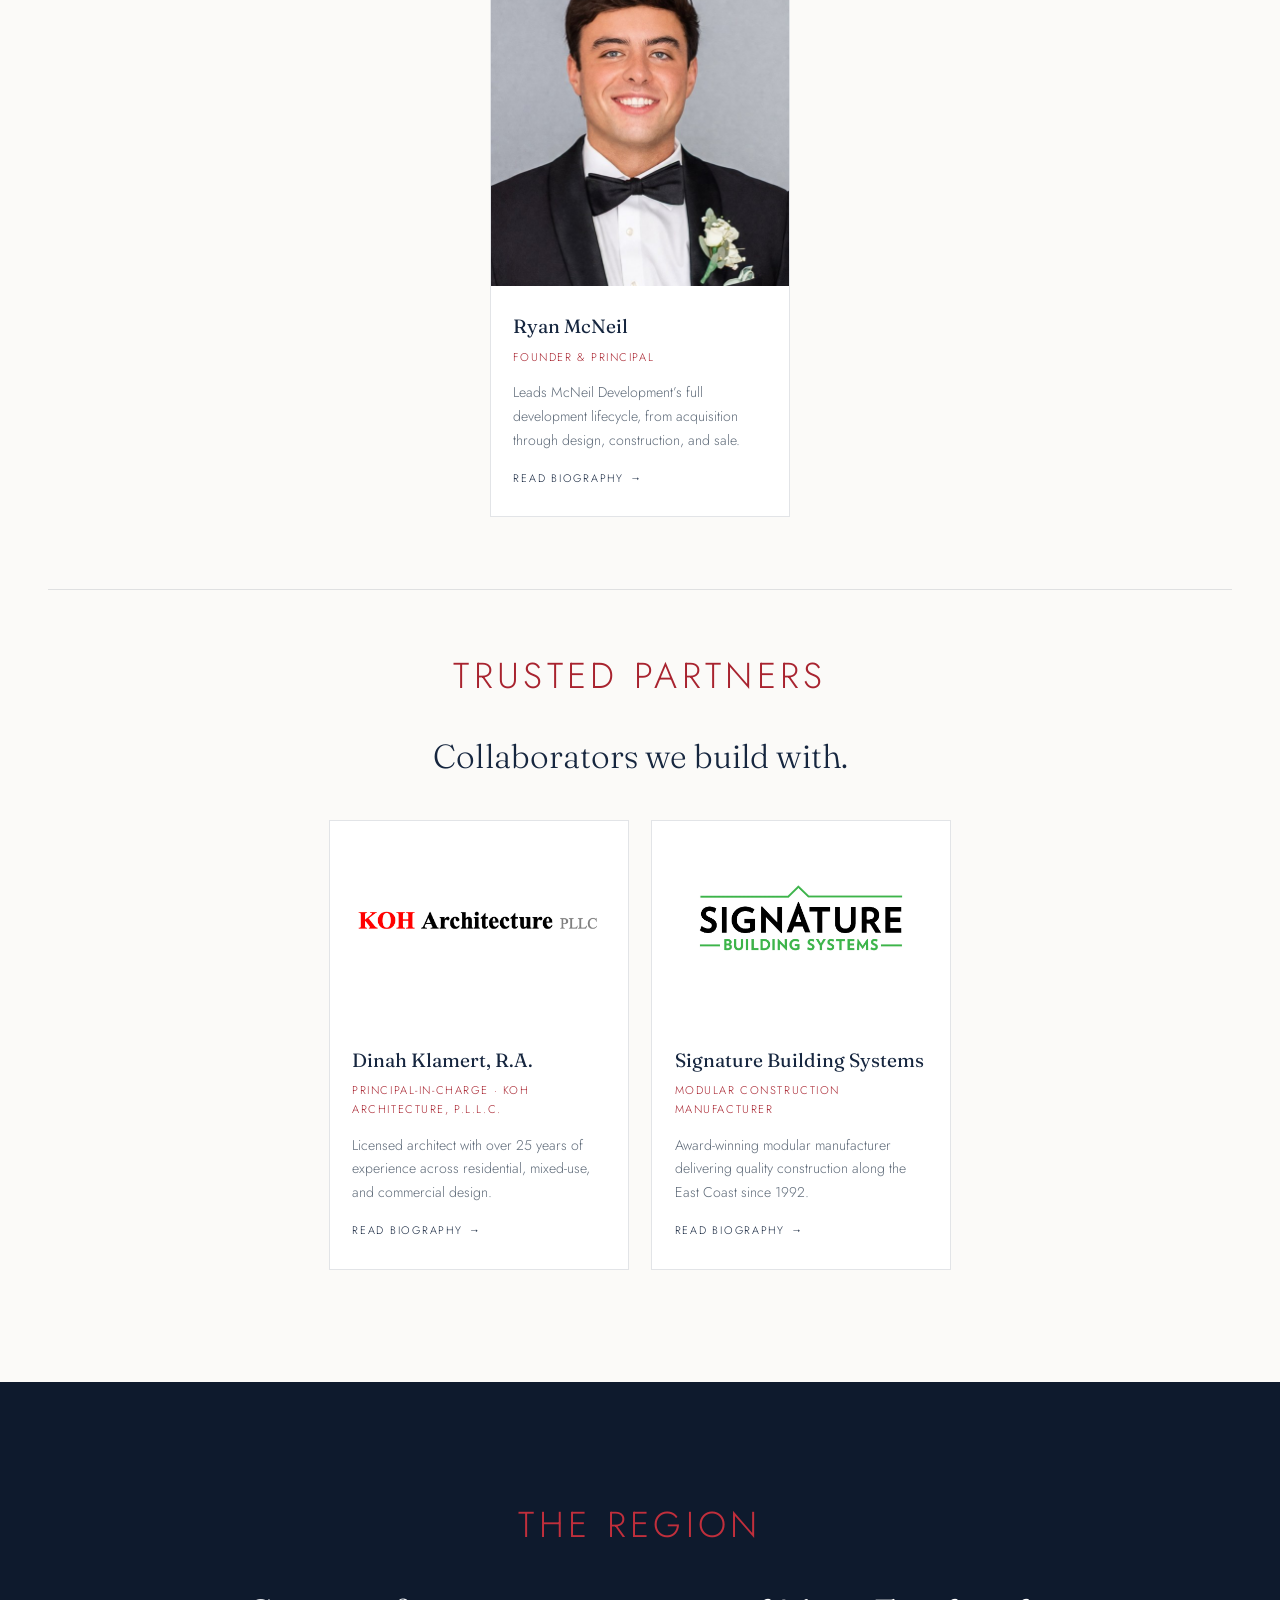
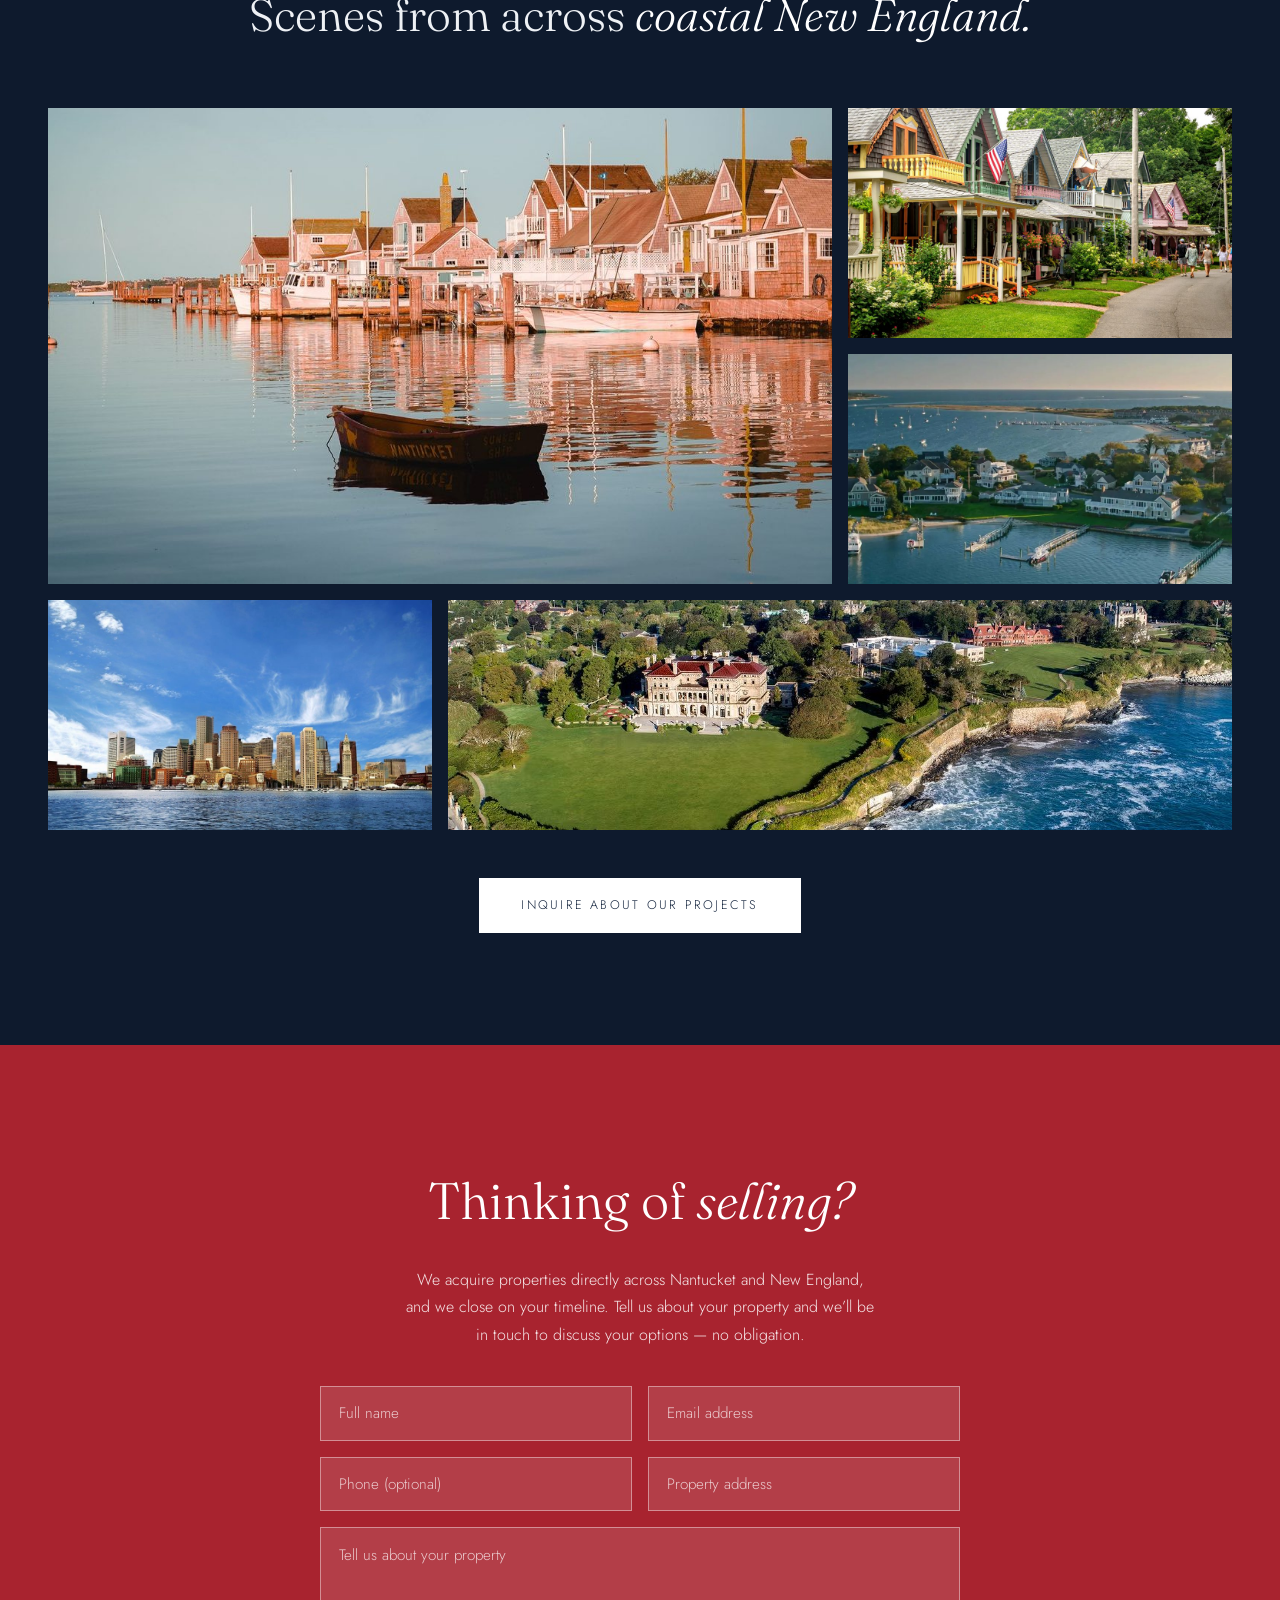
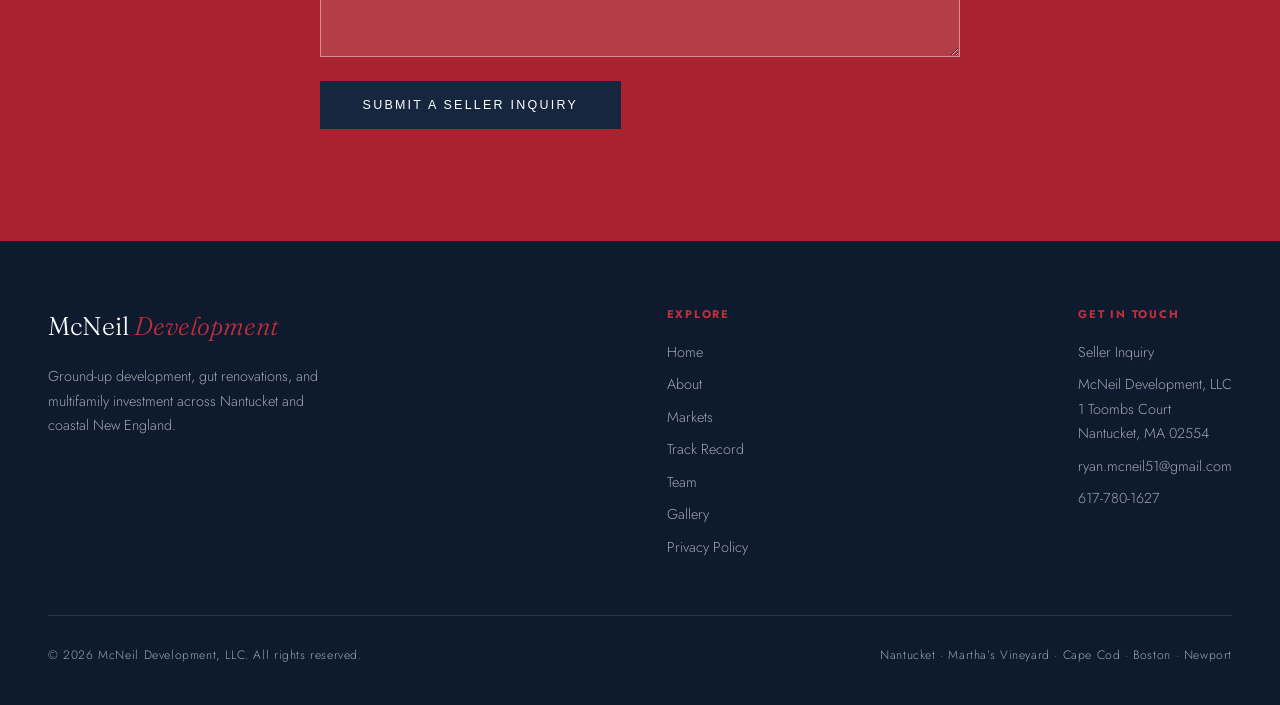
==== commit 0779d2ce: "Center the About/intro section content instead of left-aligning it The .intro-grid box itself was al" ====
--- a/index.html
+++ b/index.html
@@ -93,16 +93,15 @@
   .reveal.in { opacity: 1; transform: translateY(0); }
 
   /* ---------- INTRO ---------- */
-  .intro { background: var(--white); border-bottom: 1px solid var(--line); }
+  .intro { background: var(--white); border-bottom: 1px solid var(--line); text-align: center; }
   .intro-grid { max-width: 820px; margin: 0 auto; }
   .intro h2 { font-family: var(--display); font-weight: 300; font-size: clamp(1.8rem, 3vw, 2.8rem); line-height: 1.25; margin-bottom: 1.6rem; }
   .intro h2 em { font-style: italic; color: var(--red); }
-  .intro p { color: var(--stone); margin-bottom: 1.2rem; max-width: 48ch; }
-  .stat-row { display: flex; gap: 3rem; margin-top: 2.6rem; flex-wrap: wrap; }
+  .intro p { color: var(--stone); margin: 0 auto 1.2rem; max-width: 48ch; }
+  .stat-row { display: flex; justify-content: center; gap: 3rem; margin-top: 2.6rem; flex-wrap: wrap; }
   .stat .num { font-family: var(--display); font-size: 2.6rem; color: var(--navy); line-height: 1; }
   .stat .num span { color: var(--red); }
   .stat .lbl { font-size: 0.7rem; letter-spacing: 0.14em; text-transform: uppercase; color: var(--stone); margin-top: 0.5rem; }
-  .intro-img { aspect-ratio: 4/5; }
 
   /* ---------- MARKETS ---------- */
   .markets { background: var(--cloud); text-align: center; }
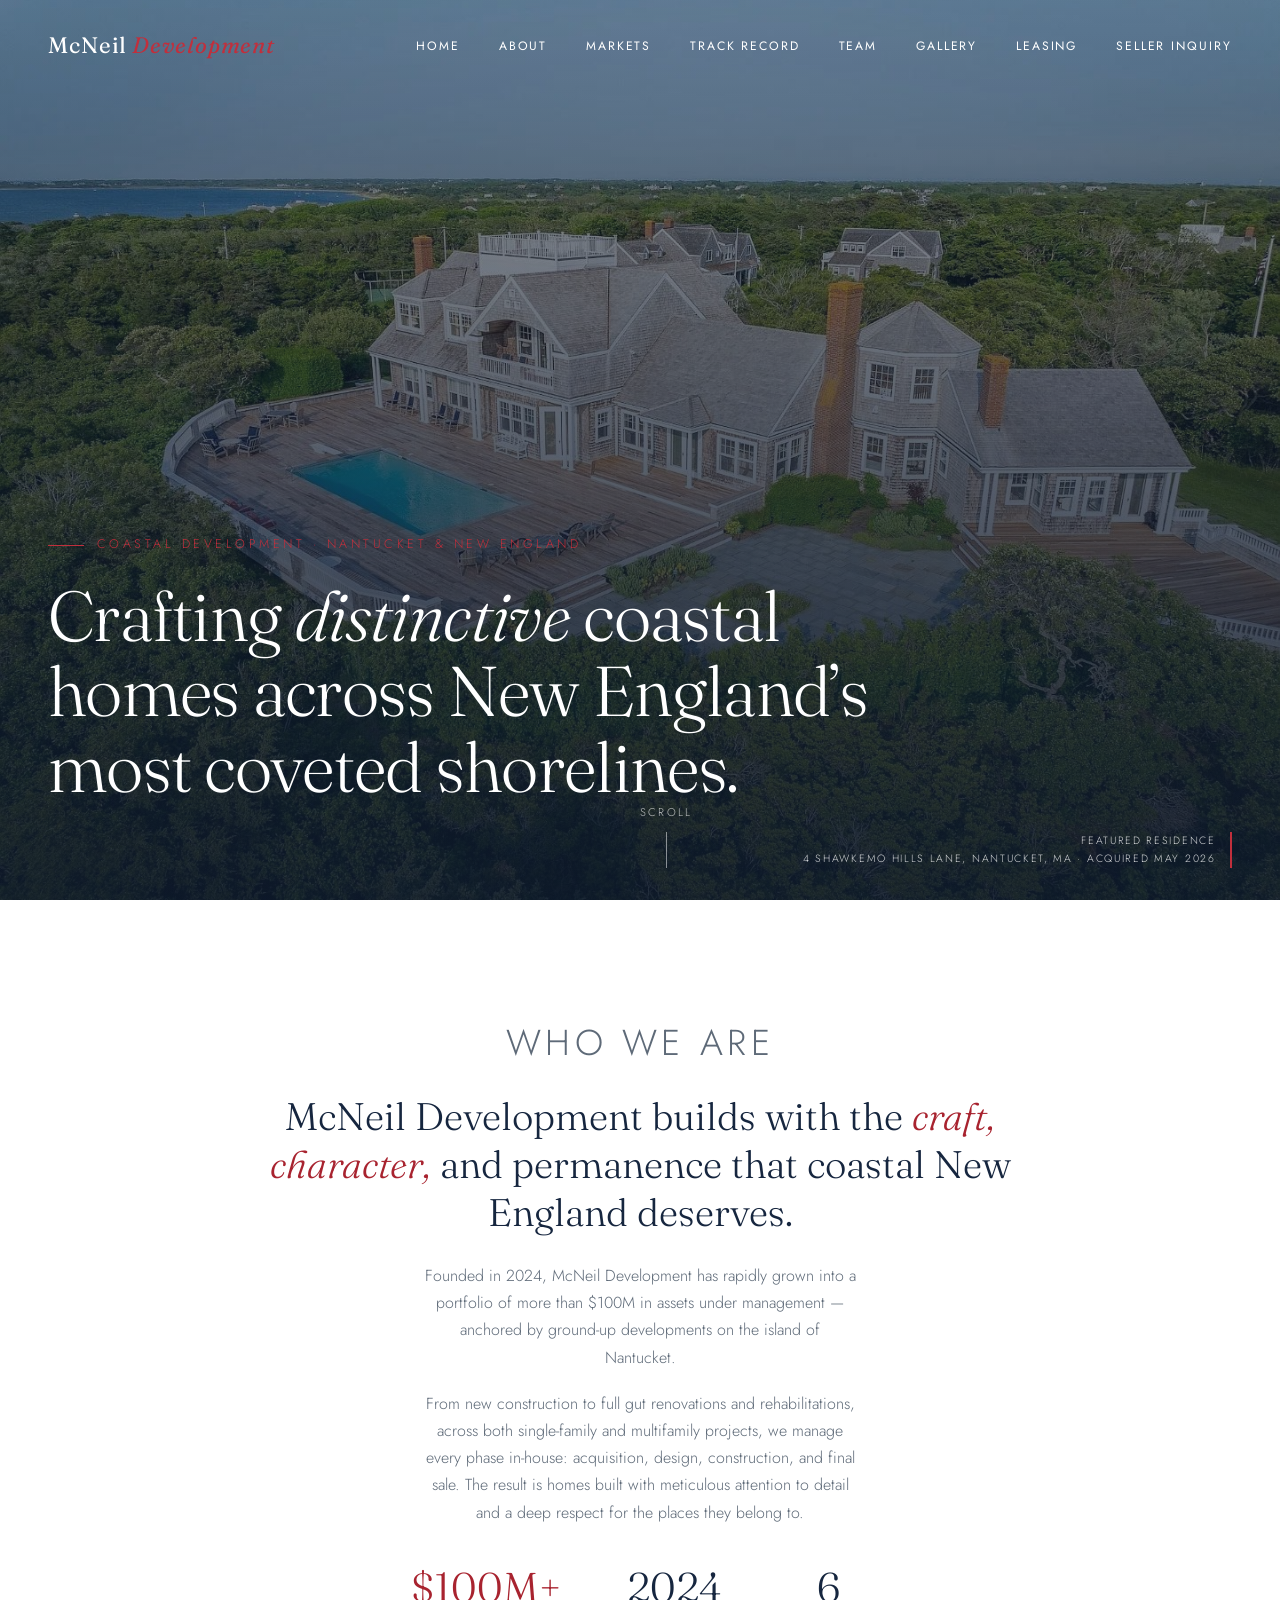
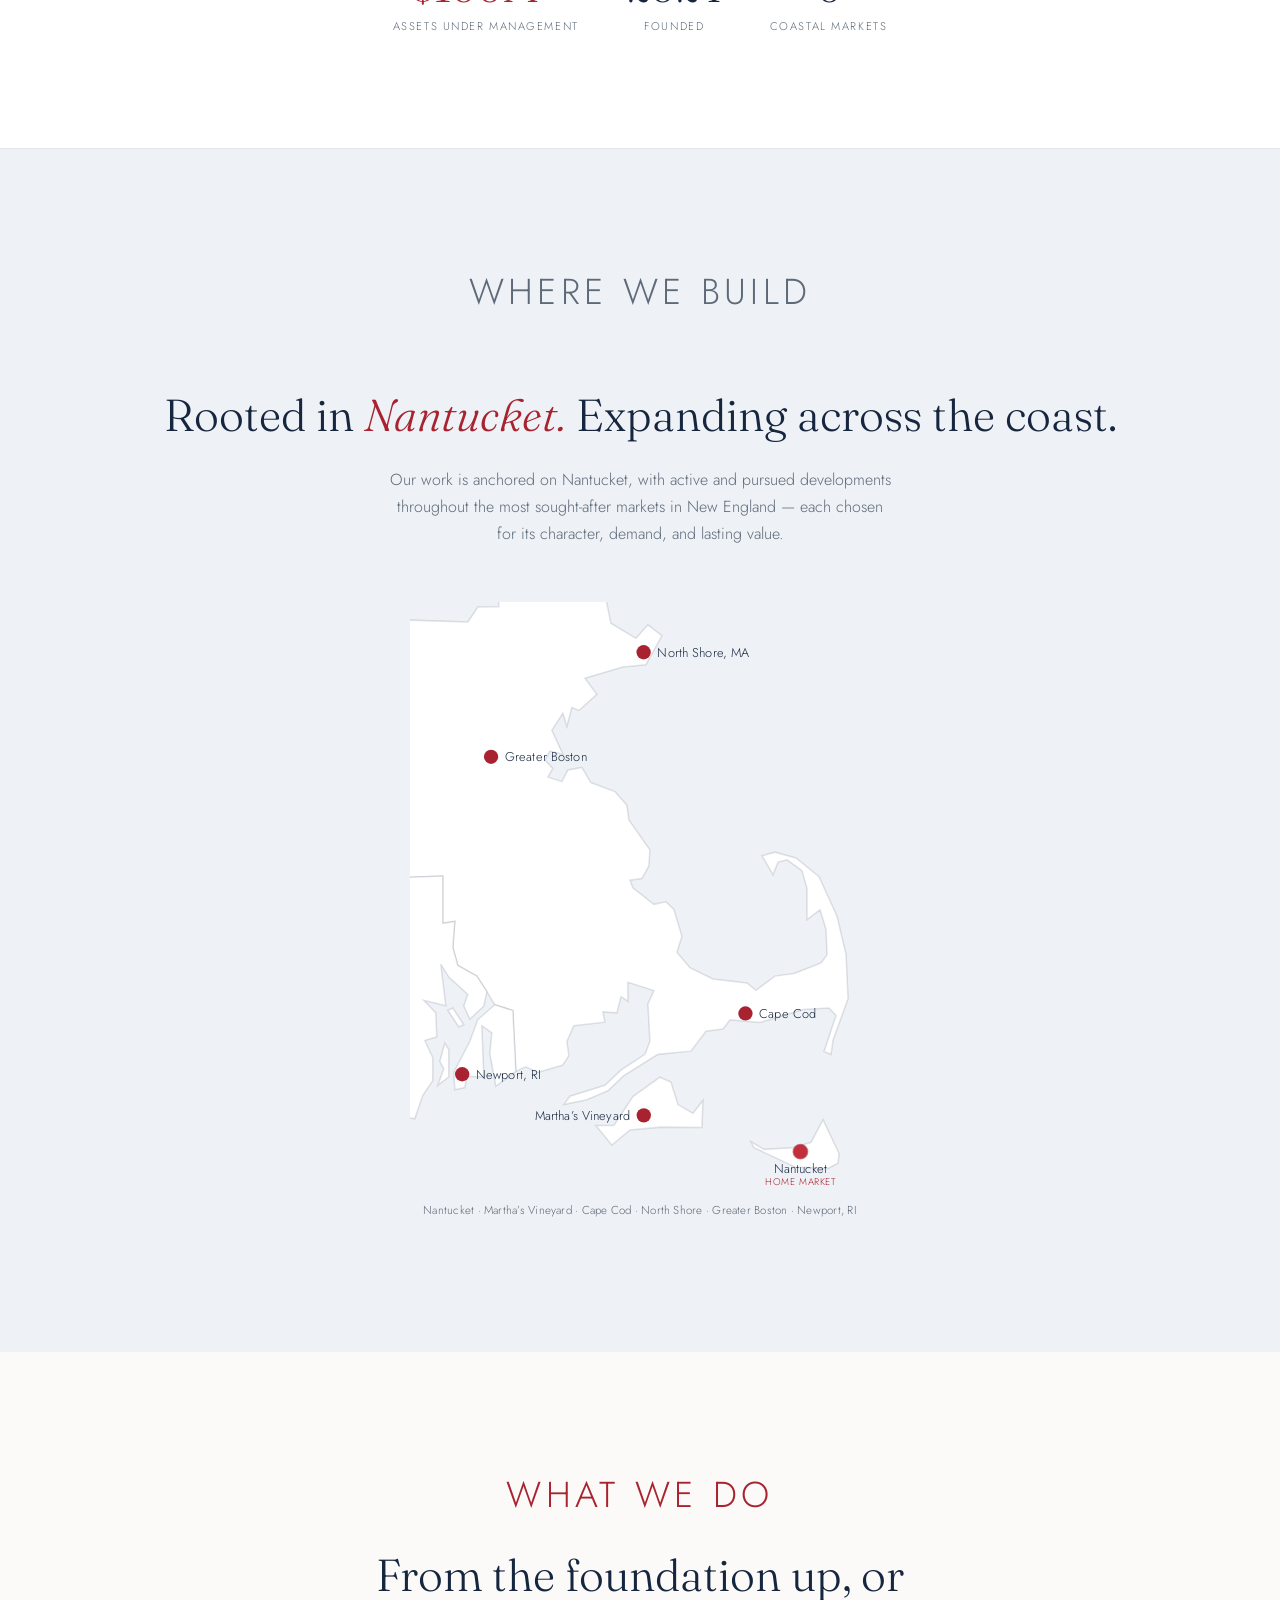
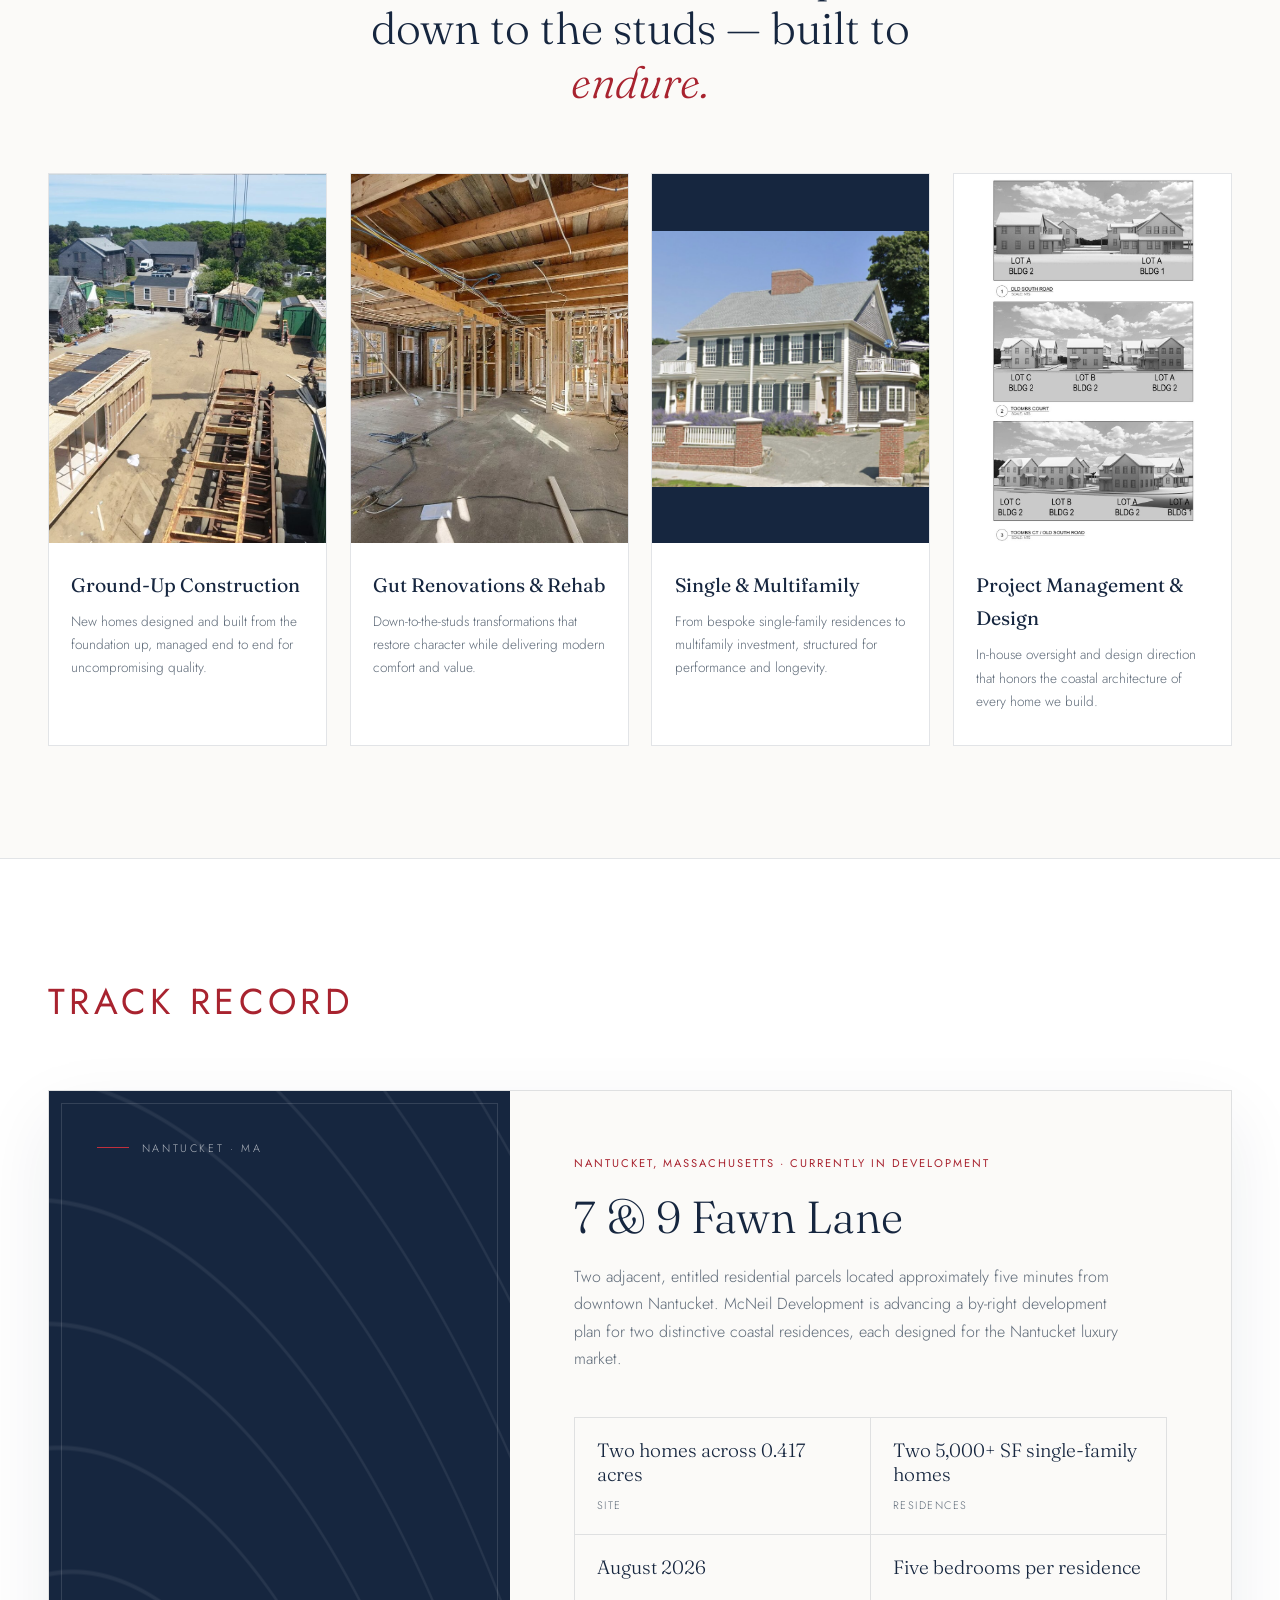
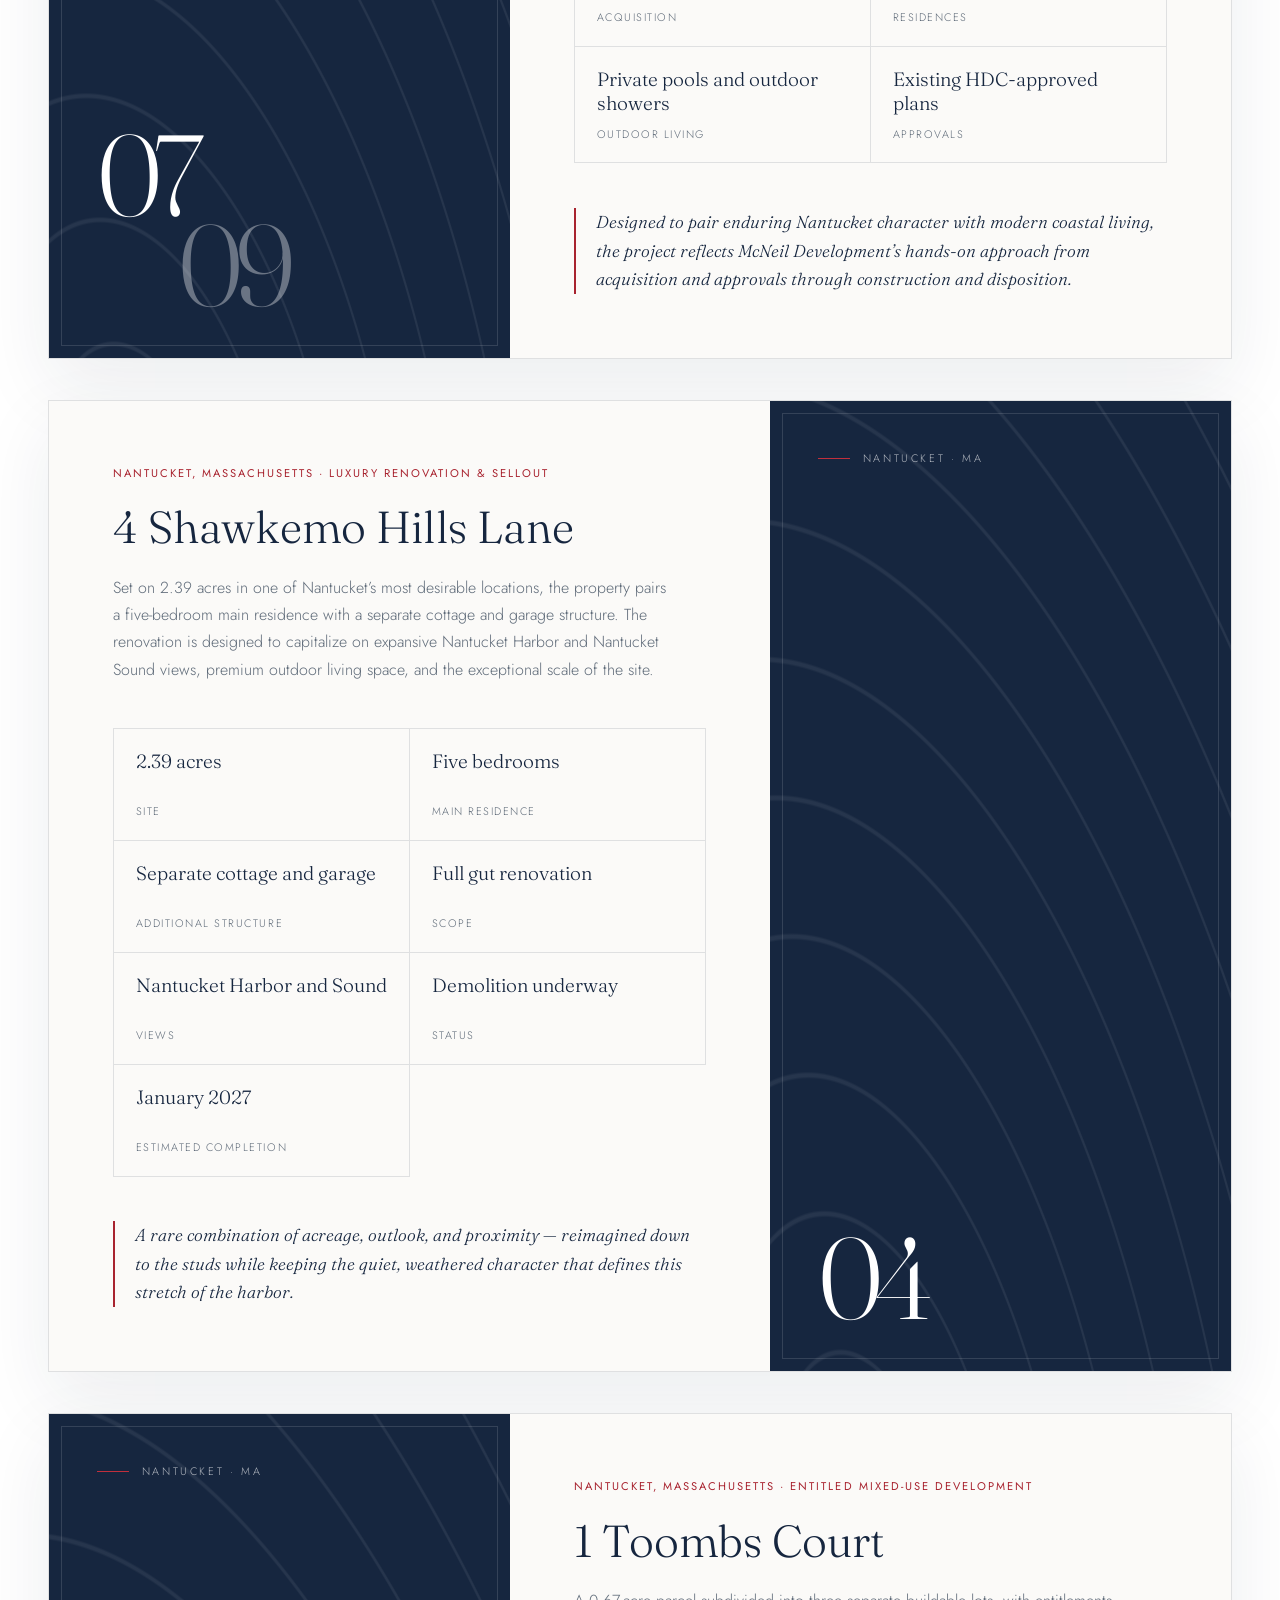
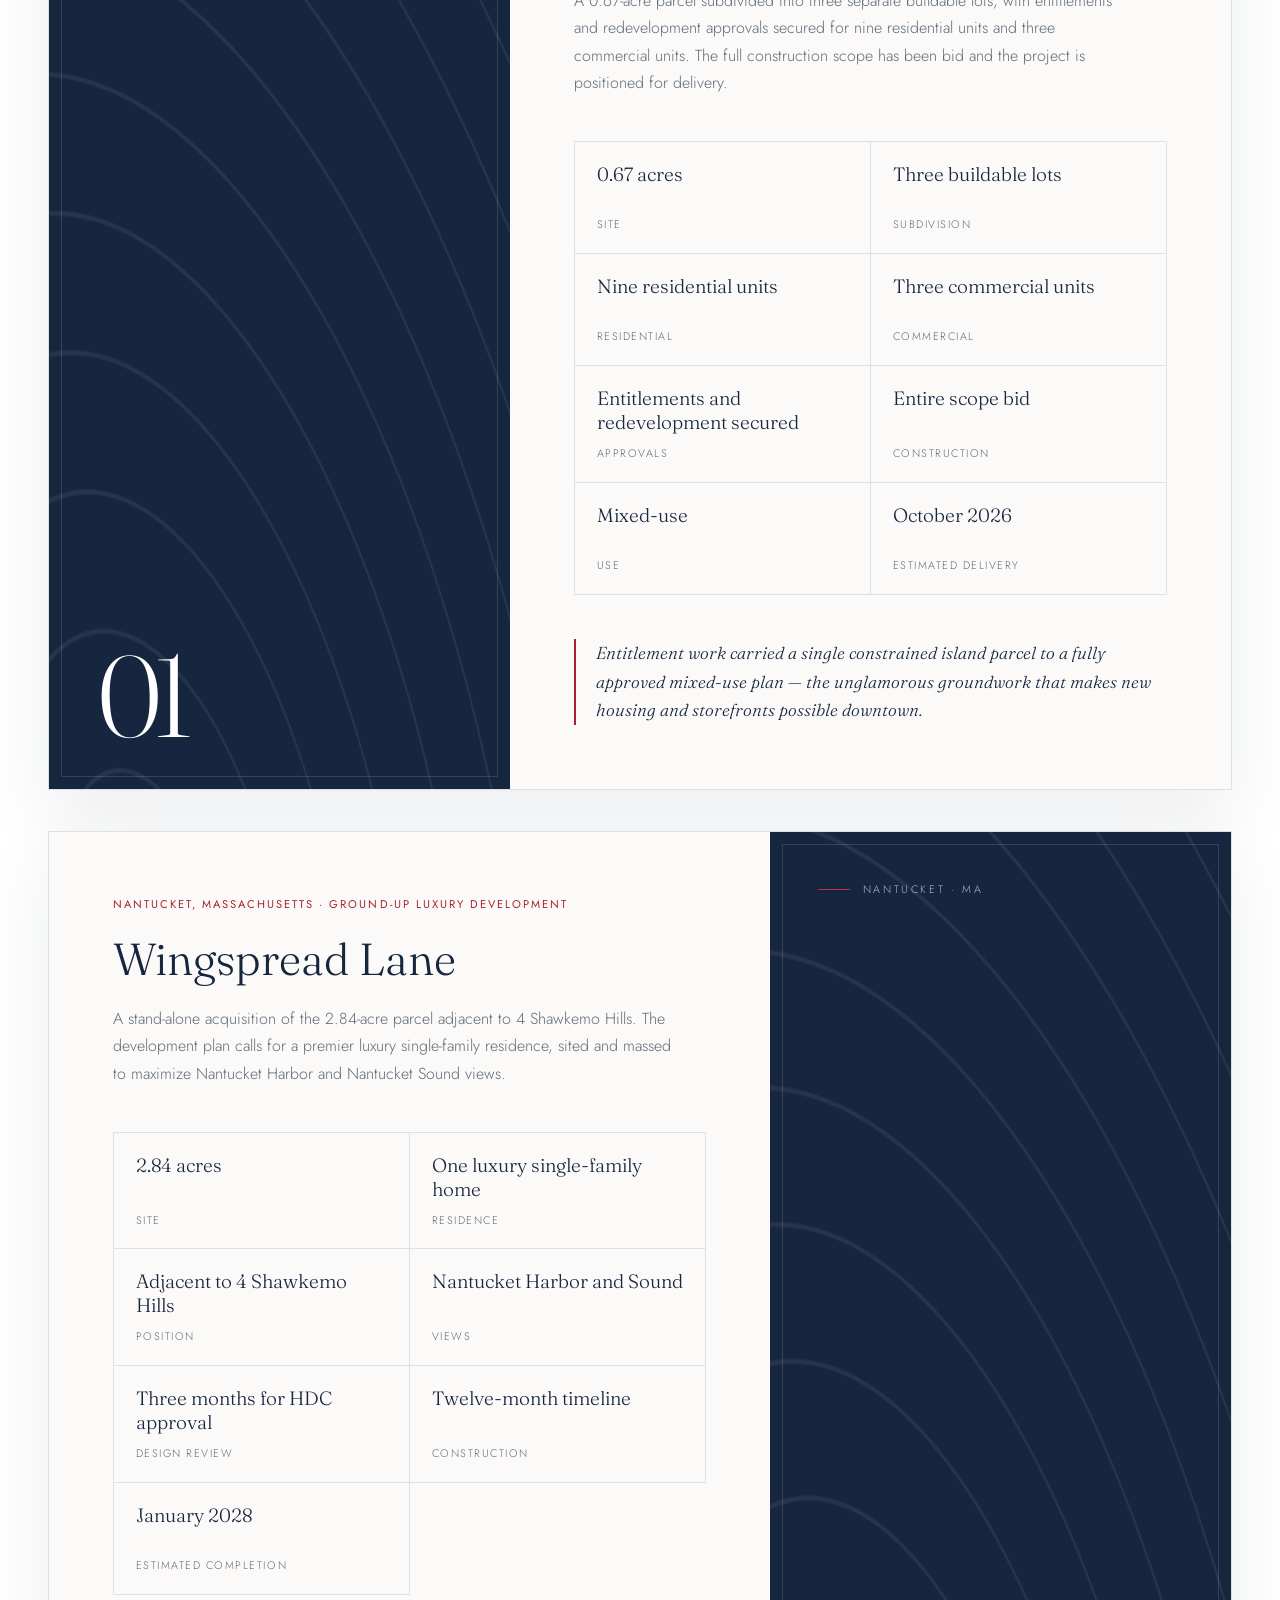
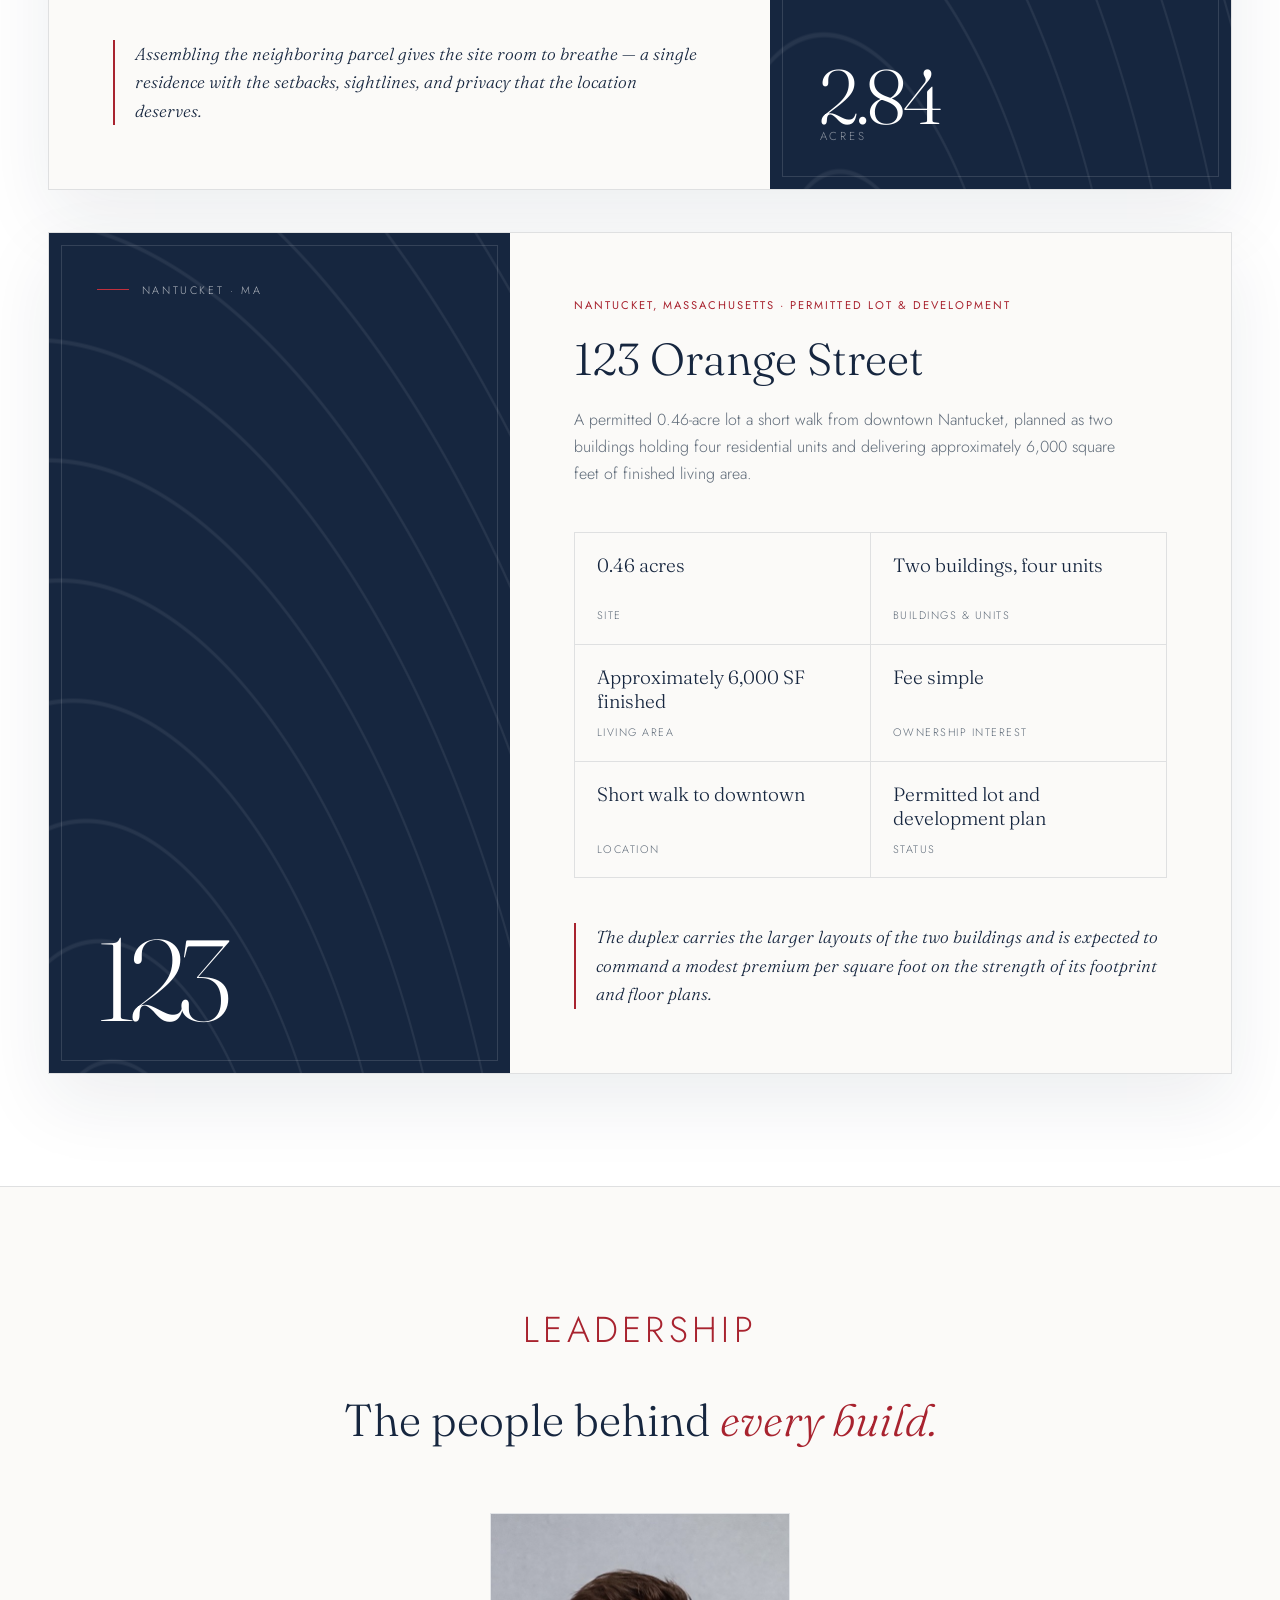
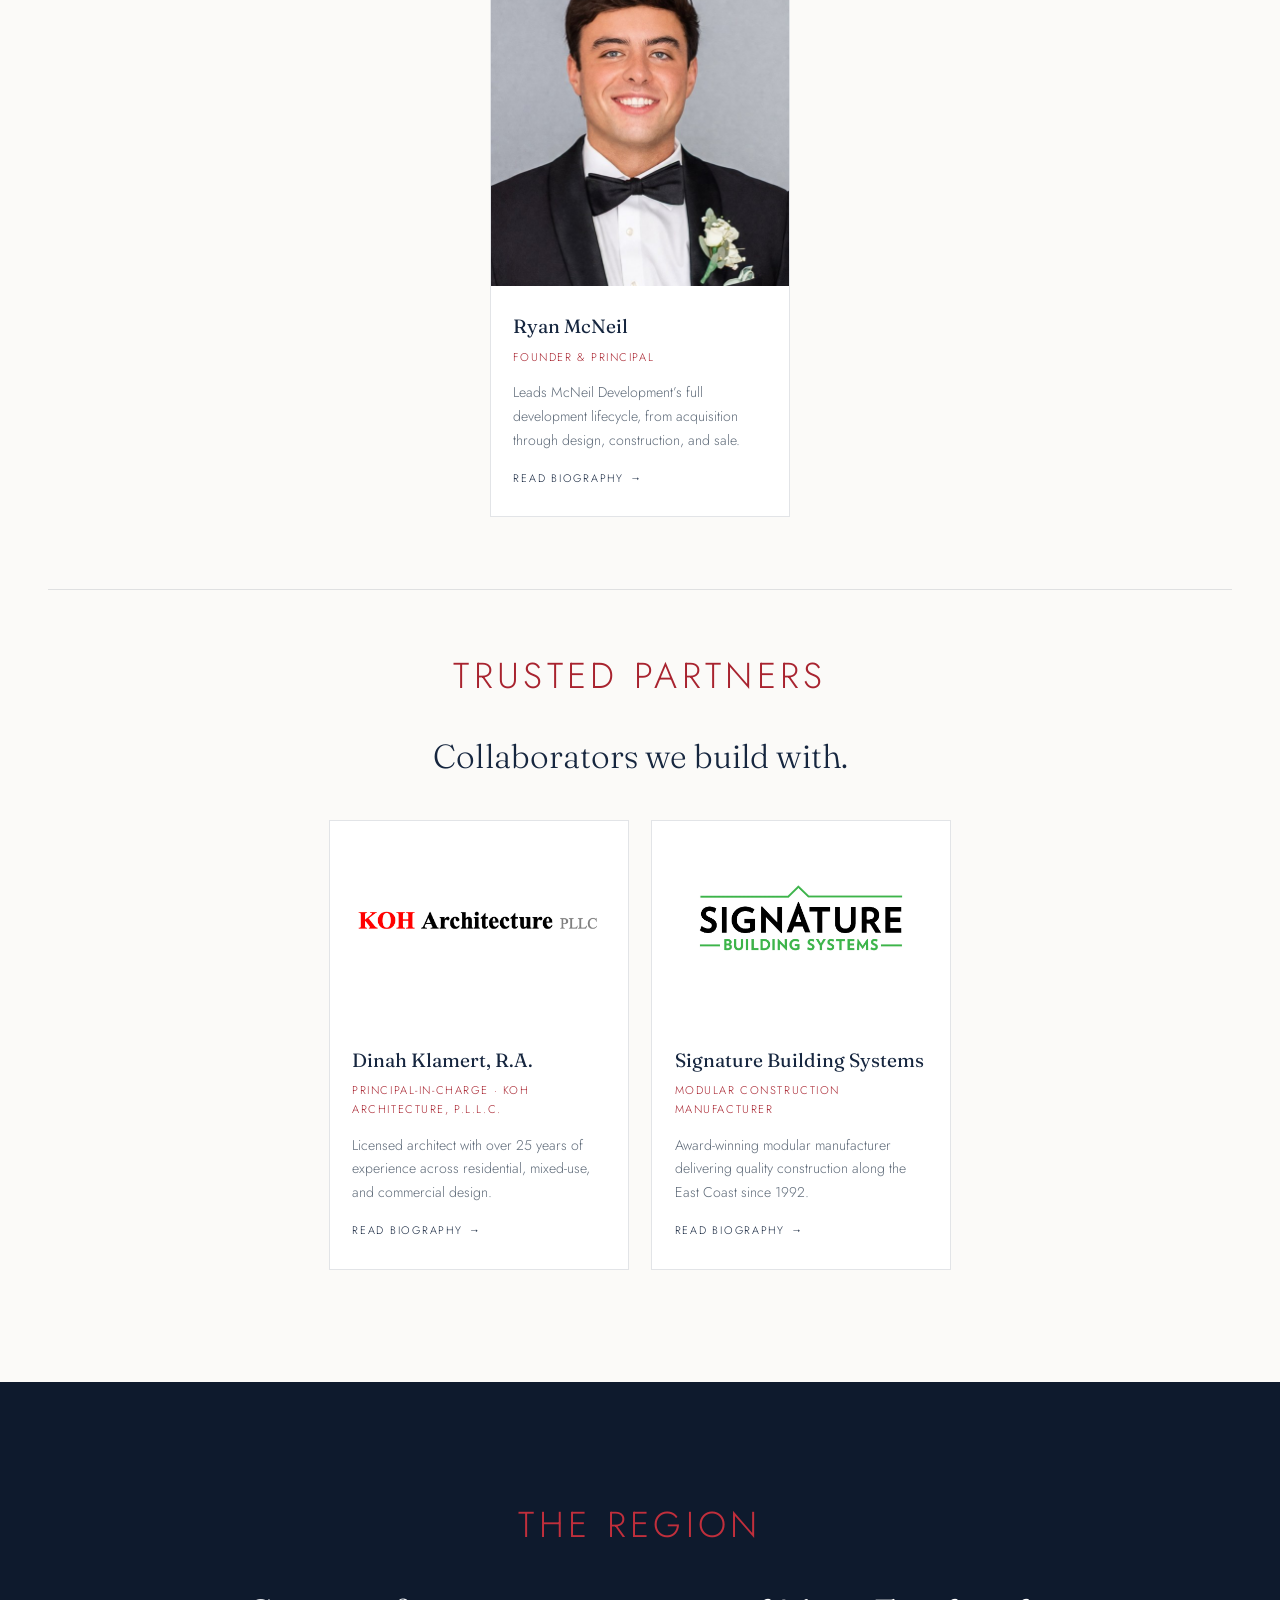
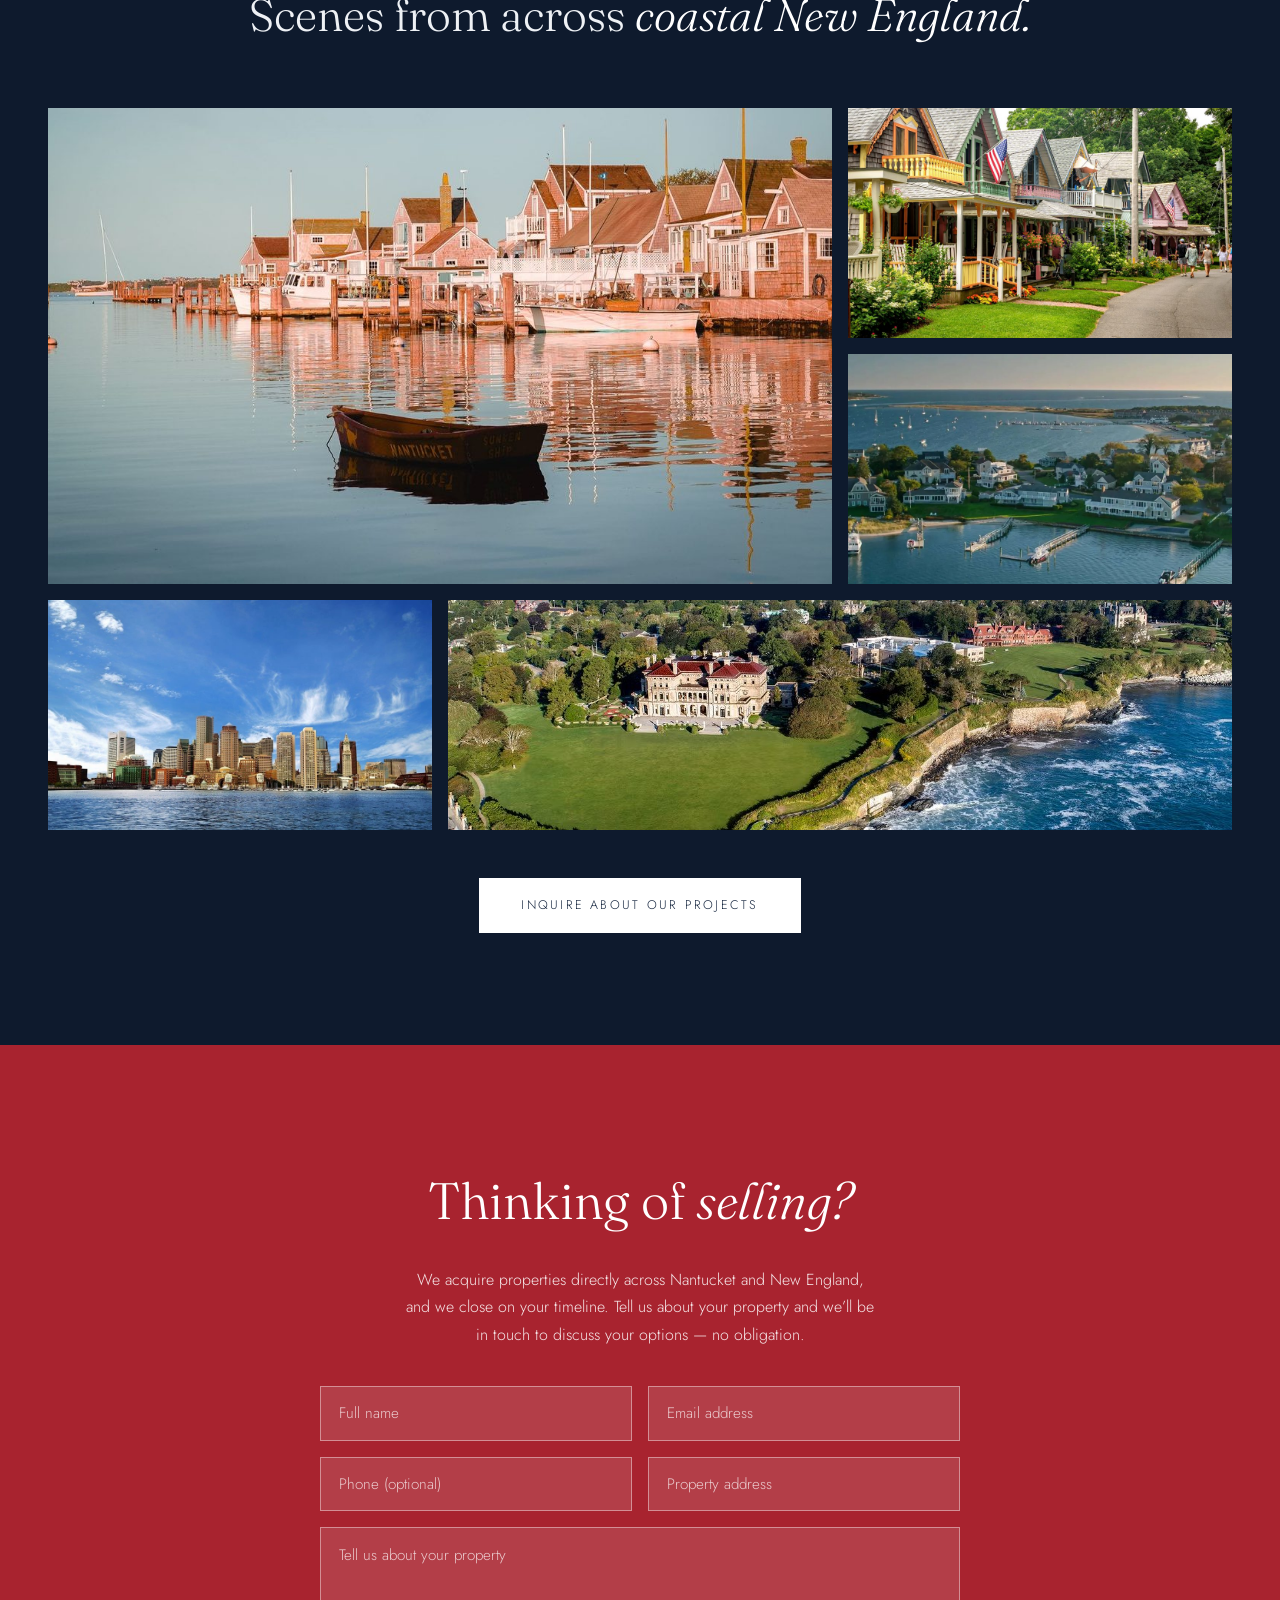
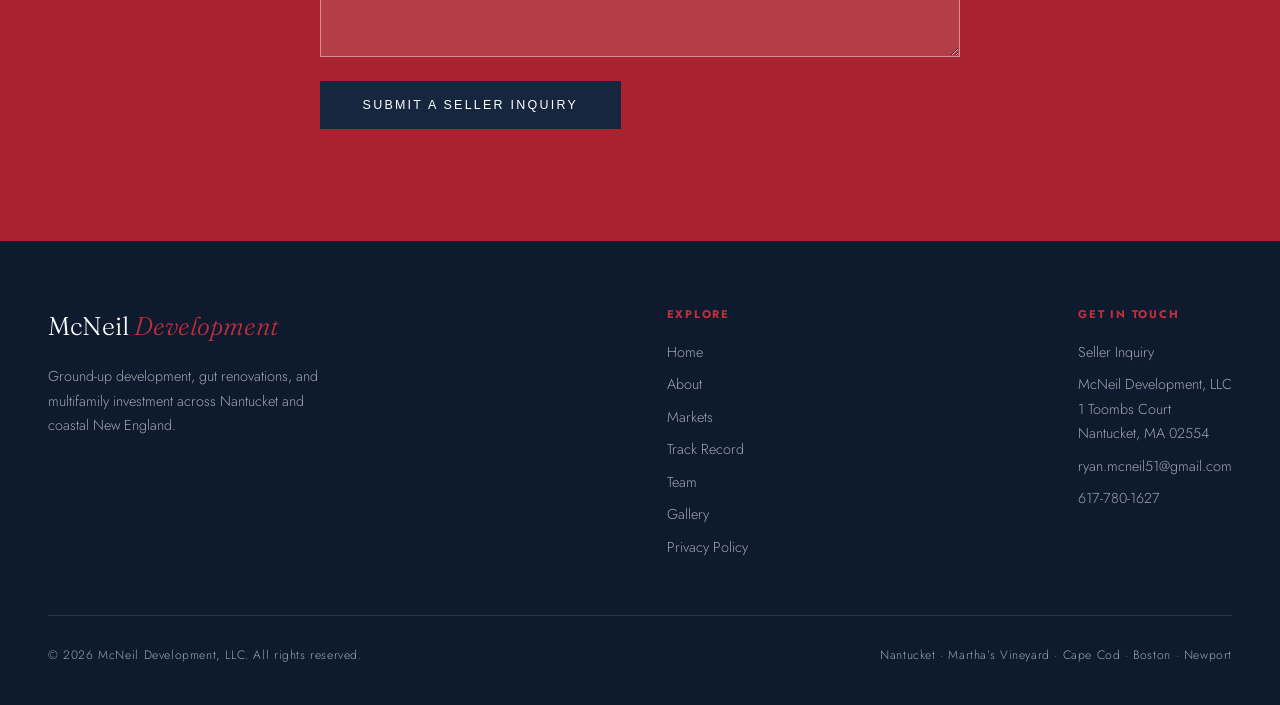
==== commit a001b5d5: "Add Leasing link to main navigation Points to /toombs-court-leasing/, which was committed in e290b2b" ====
--- a/index.html
+++ b/index.html
@@ -372,6 +372,7 @@
     <li><a href="#track-record">Track Record</a></li>
     <li><a href="#team">Team</a></li>
     <li><a href="#gallery">Gallery</a></li>
+    <li><a href="/toombs-court-leasing/">Leasing</a></li>
     <li><a href="#contact">Seller Inquiry</a></li>
   </ul>
 </nav>
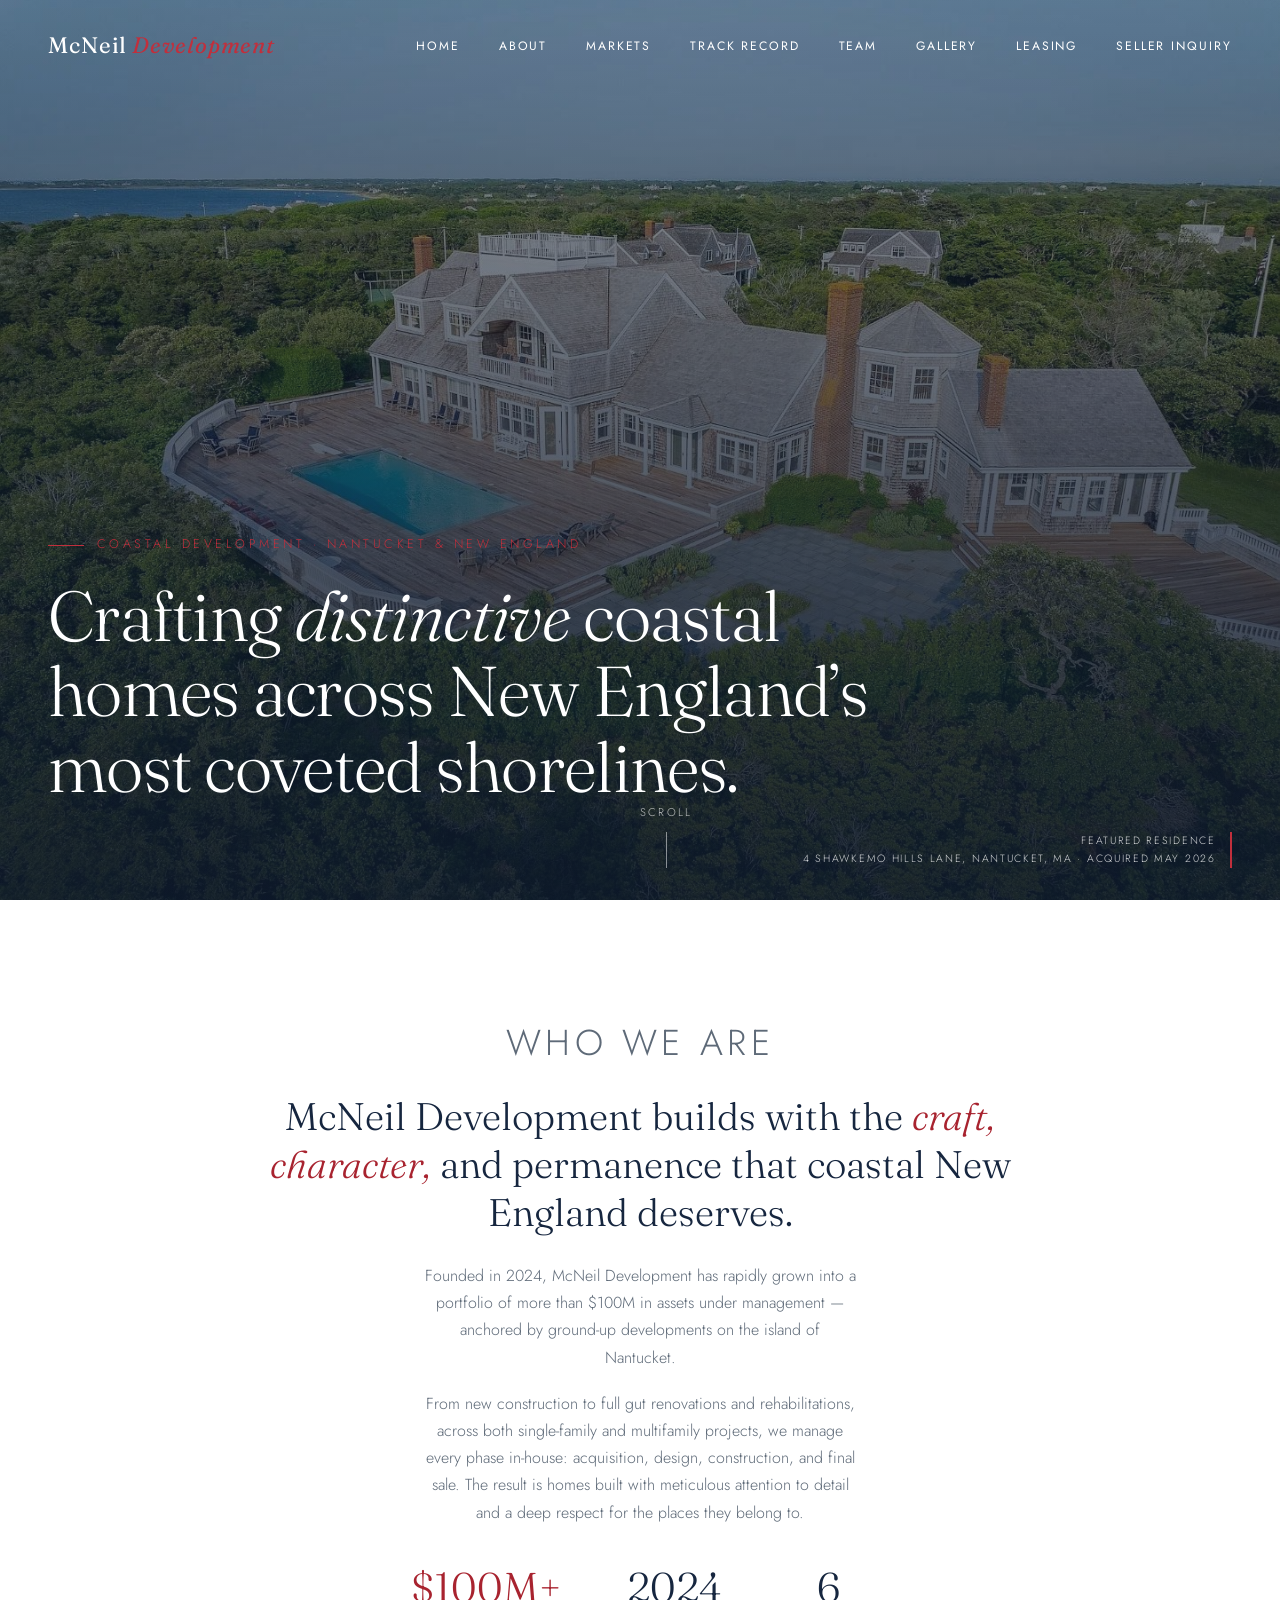
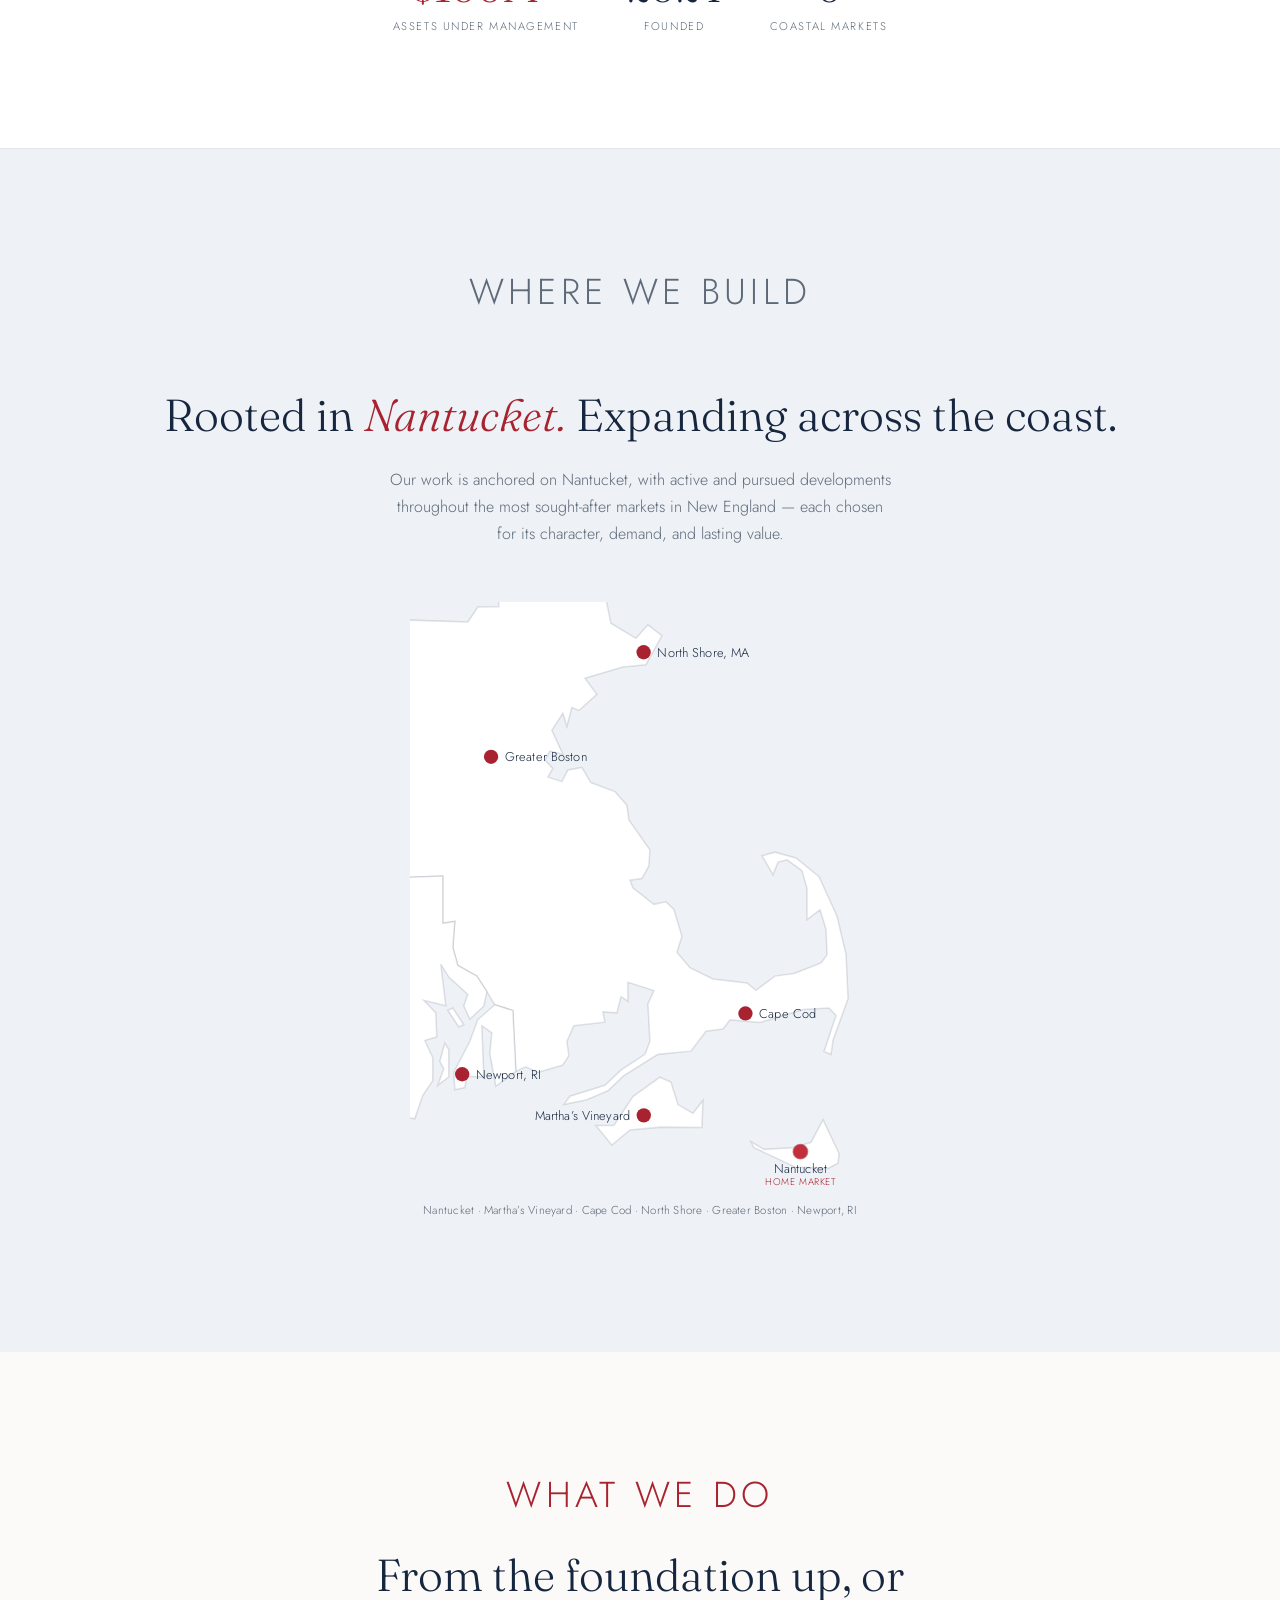
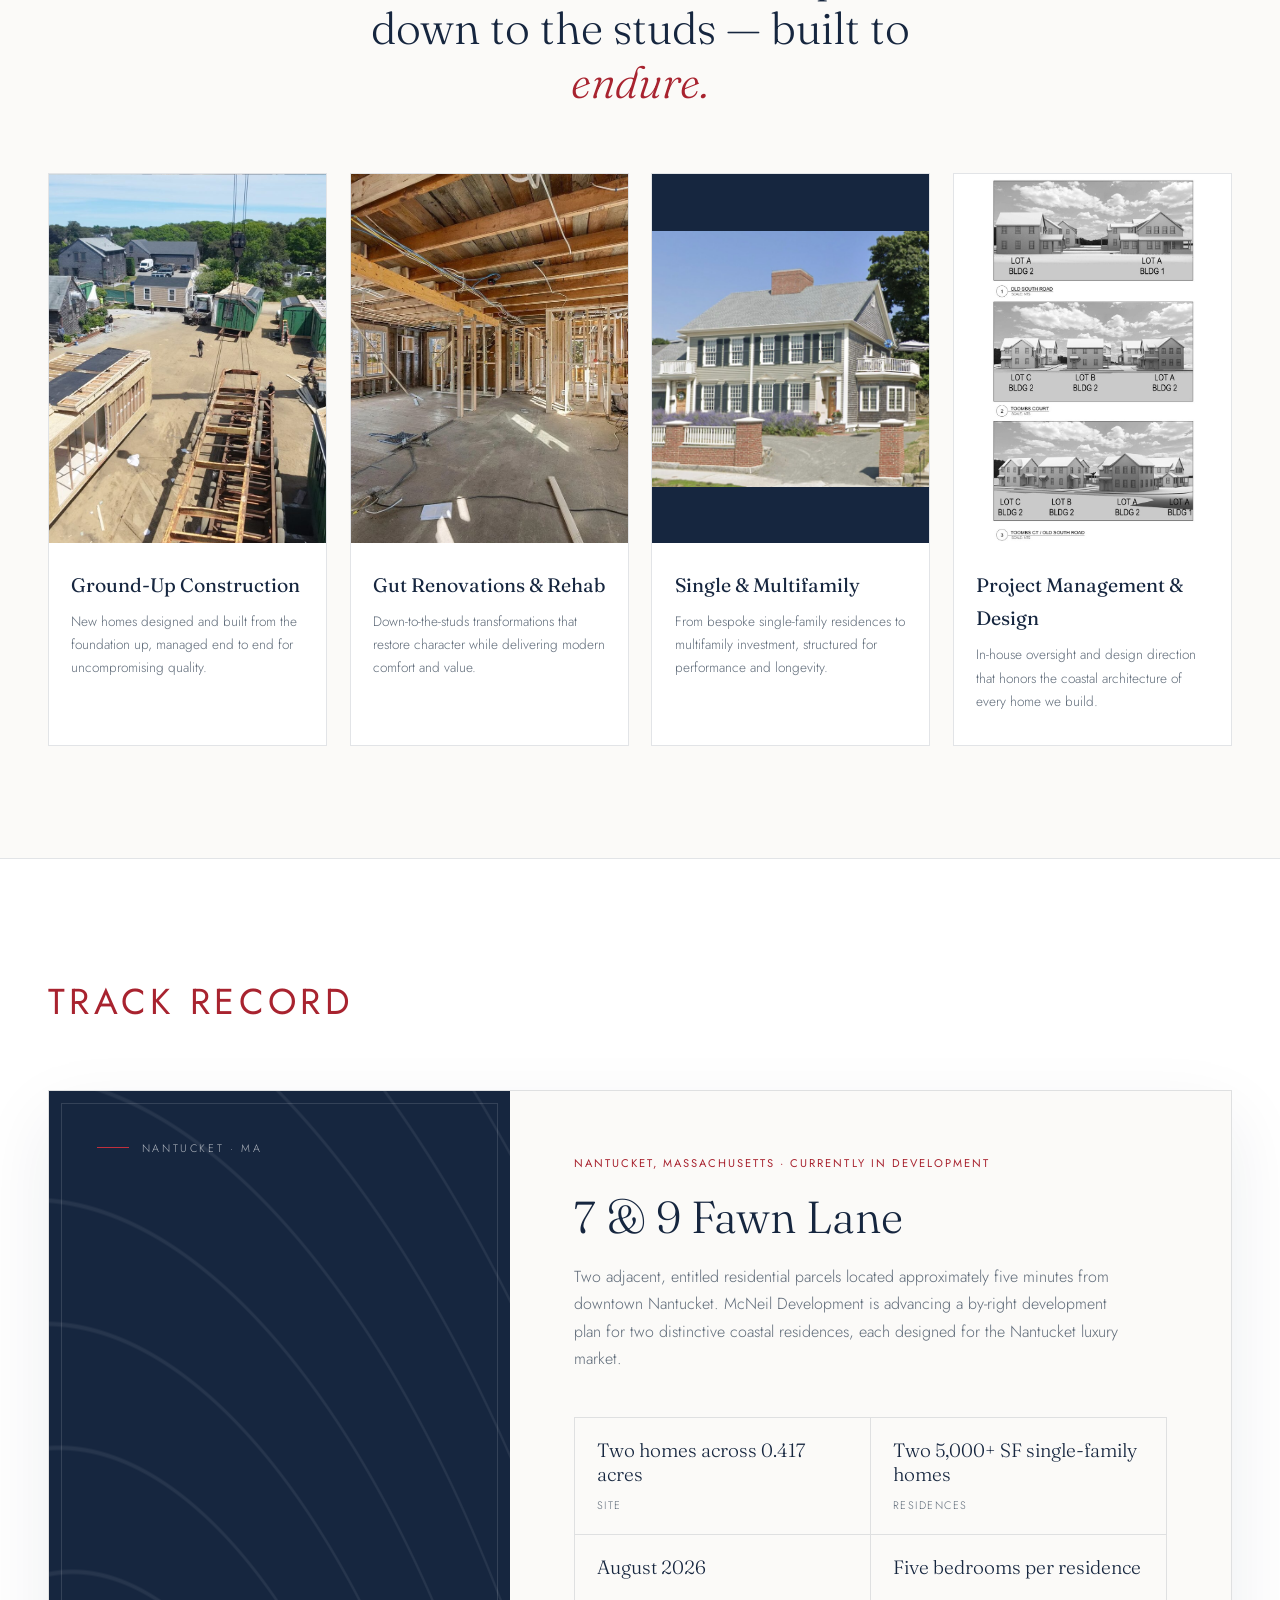
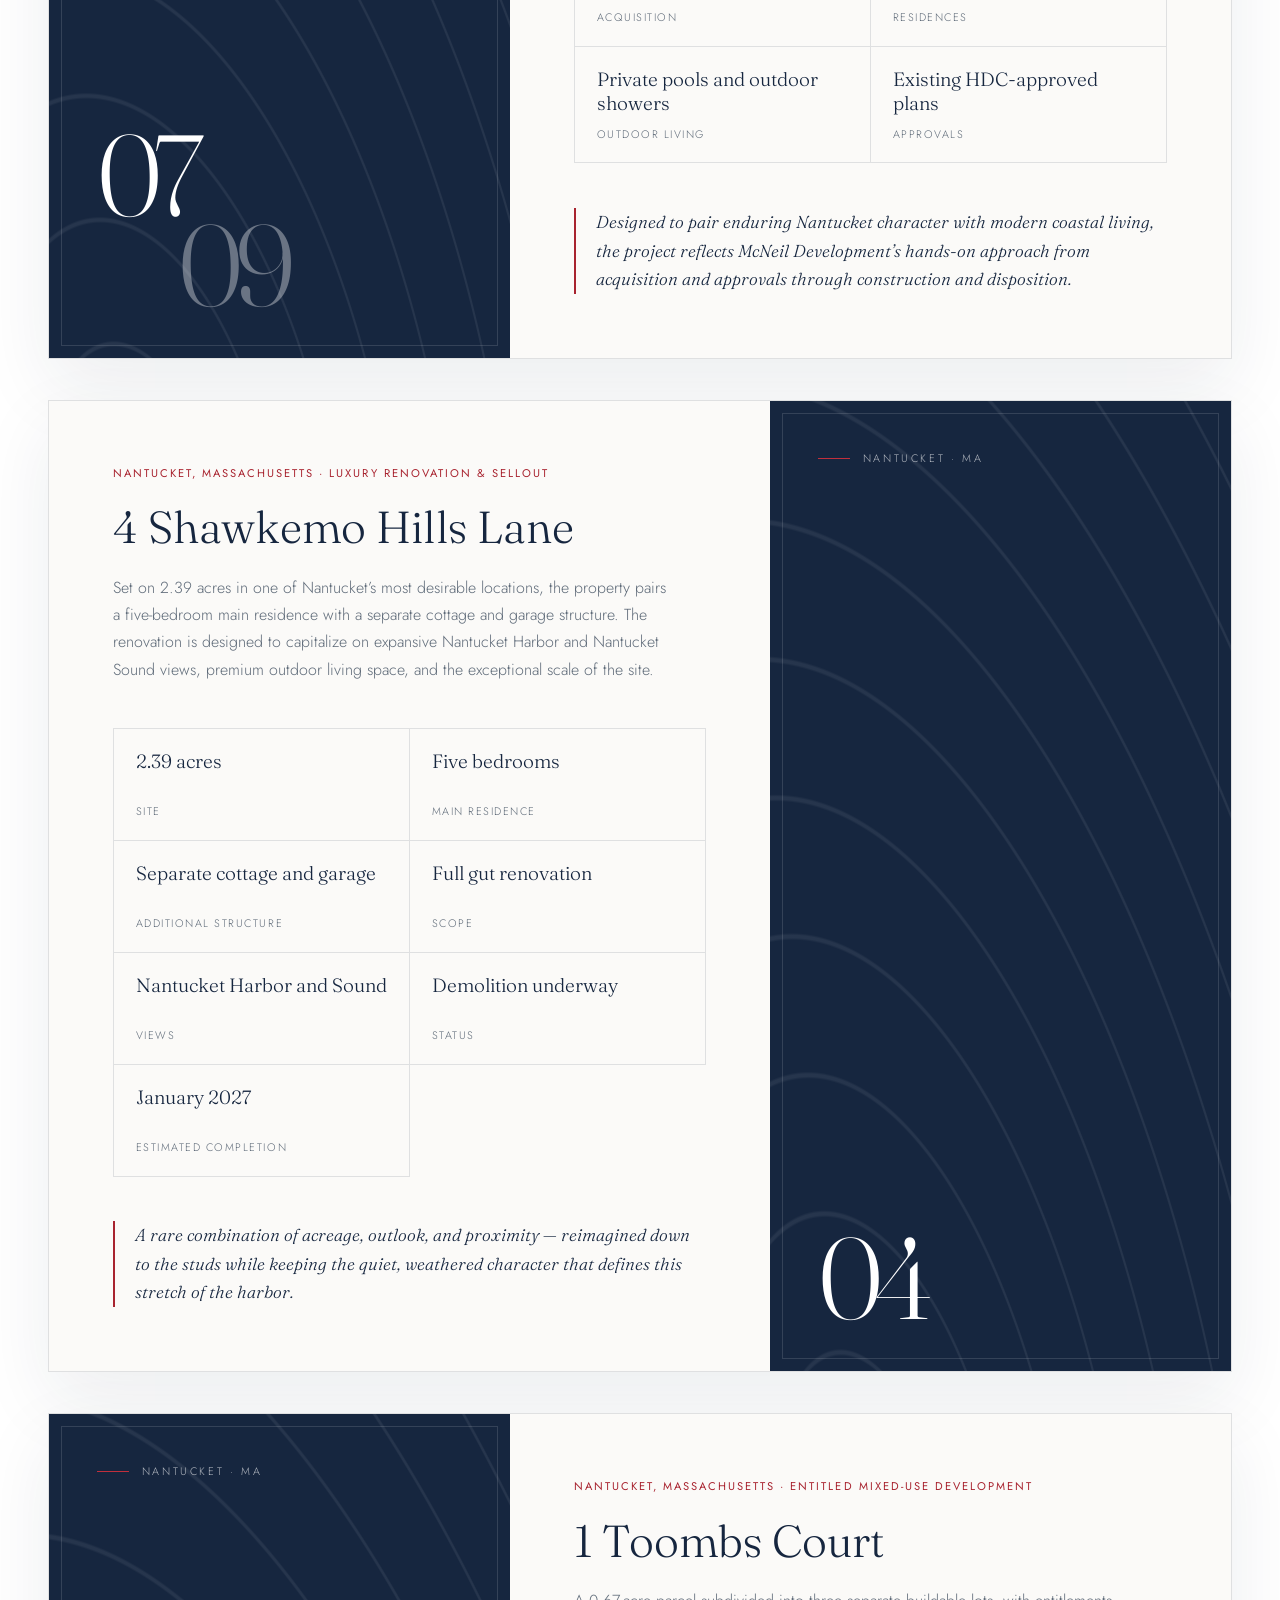
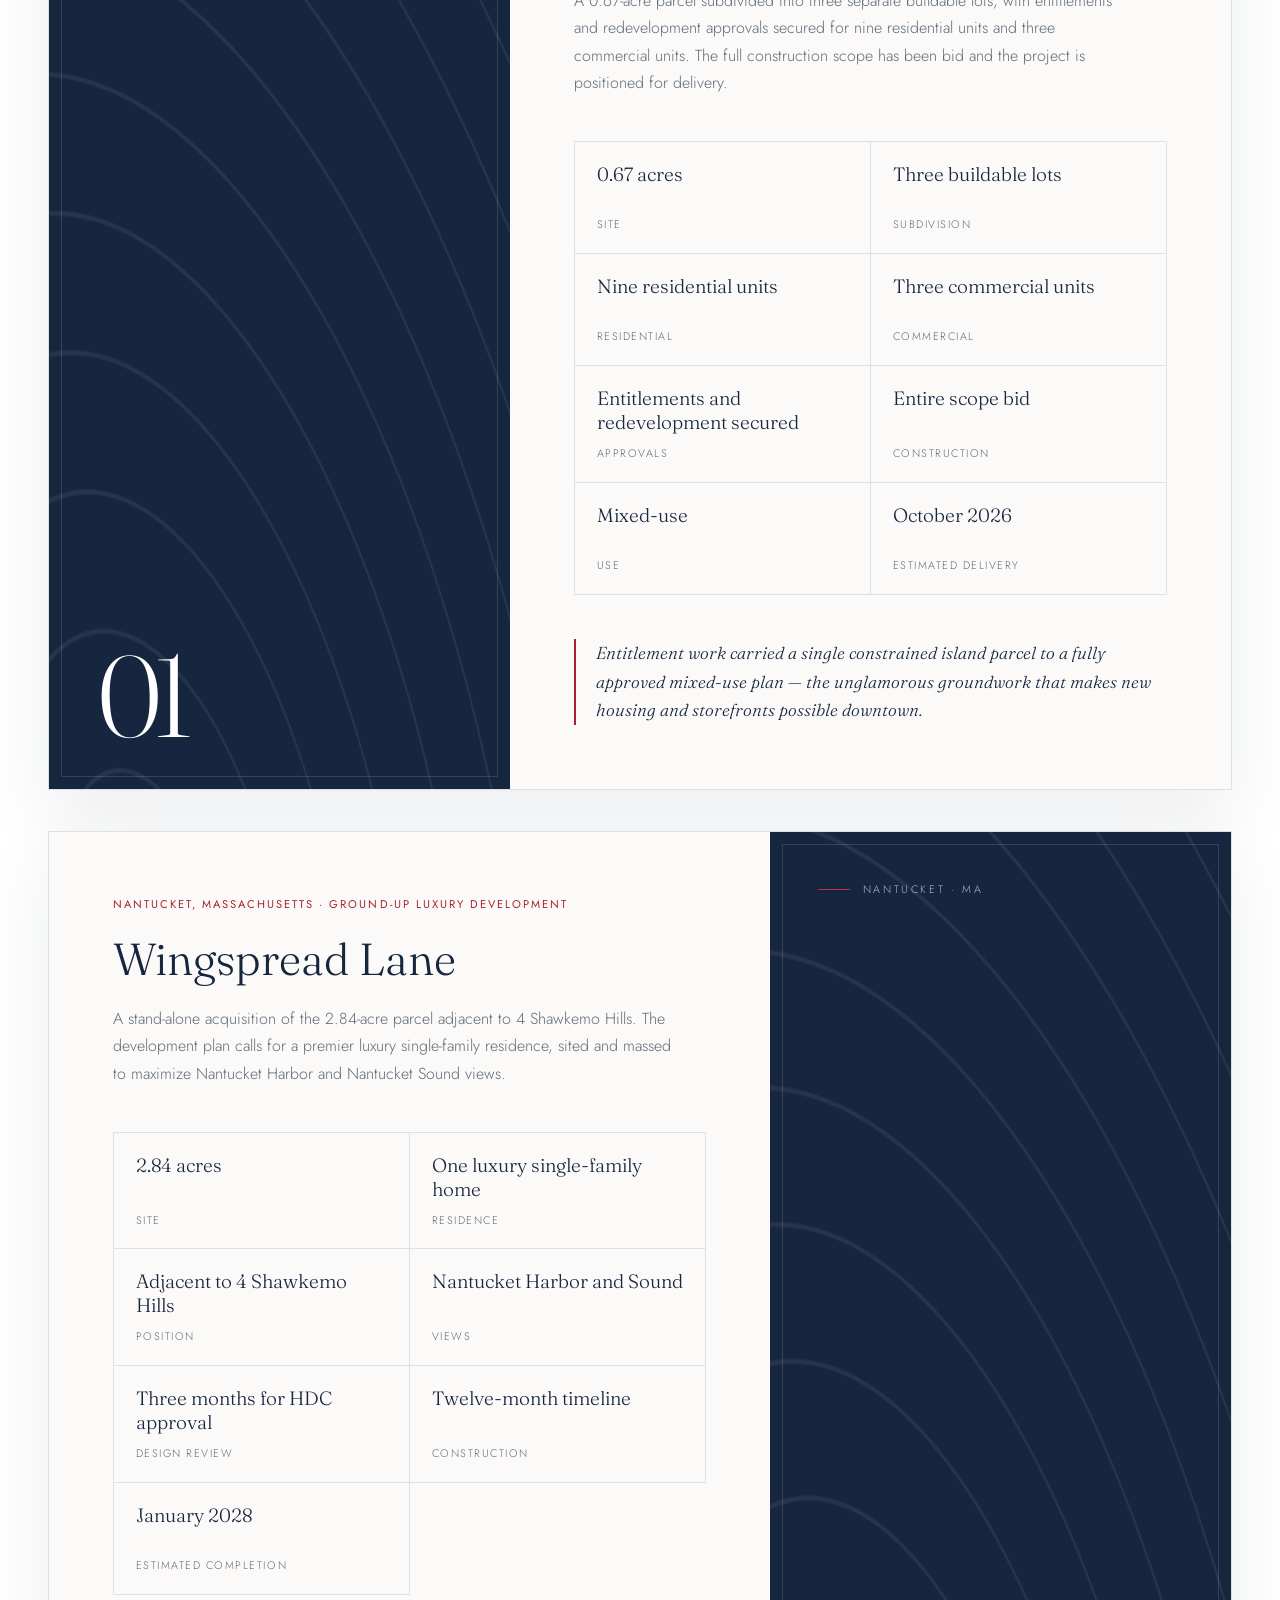
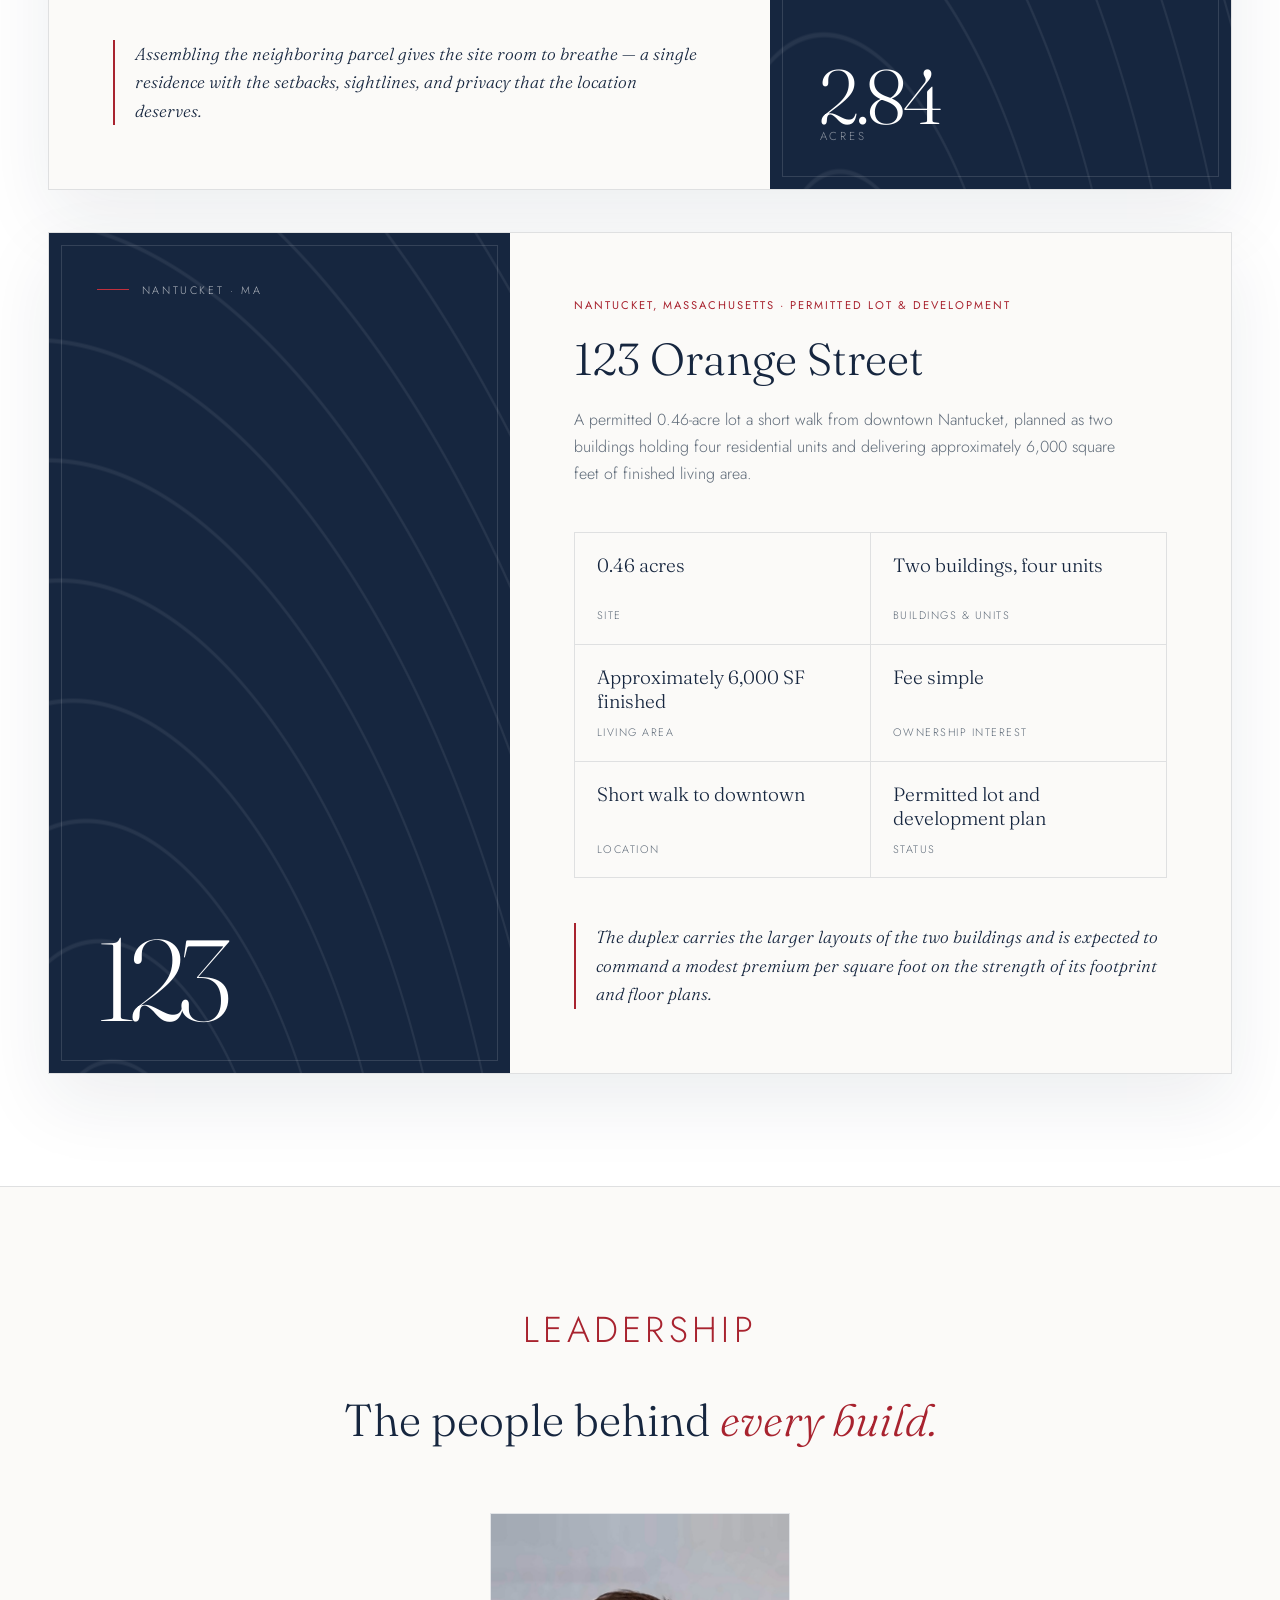
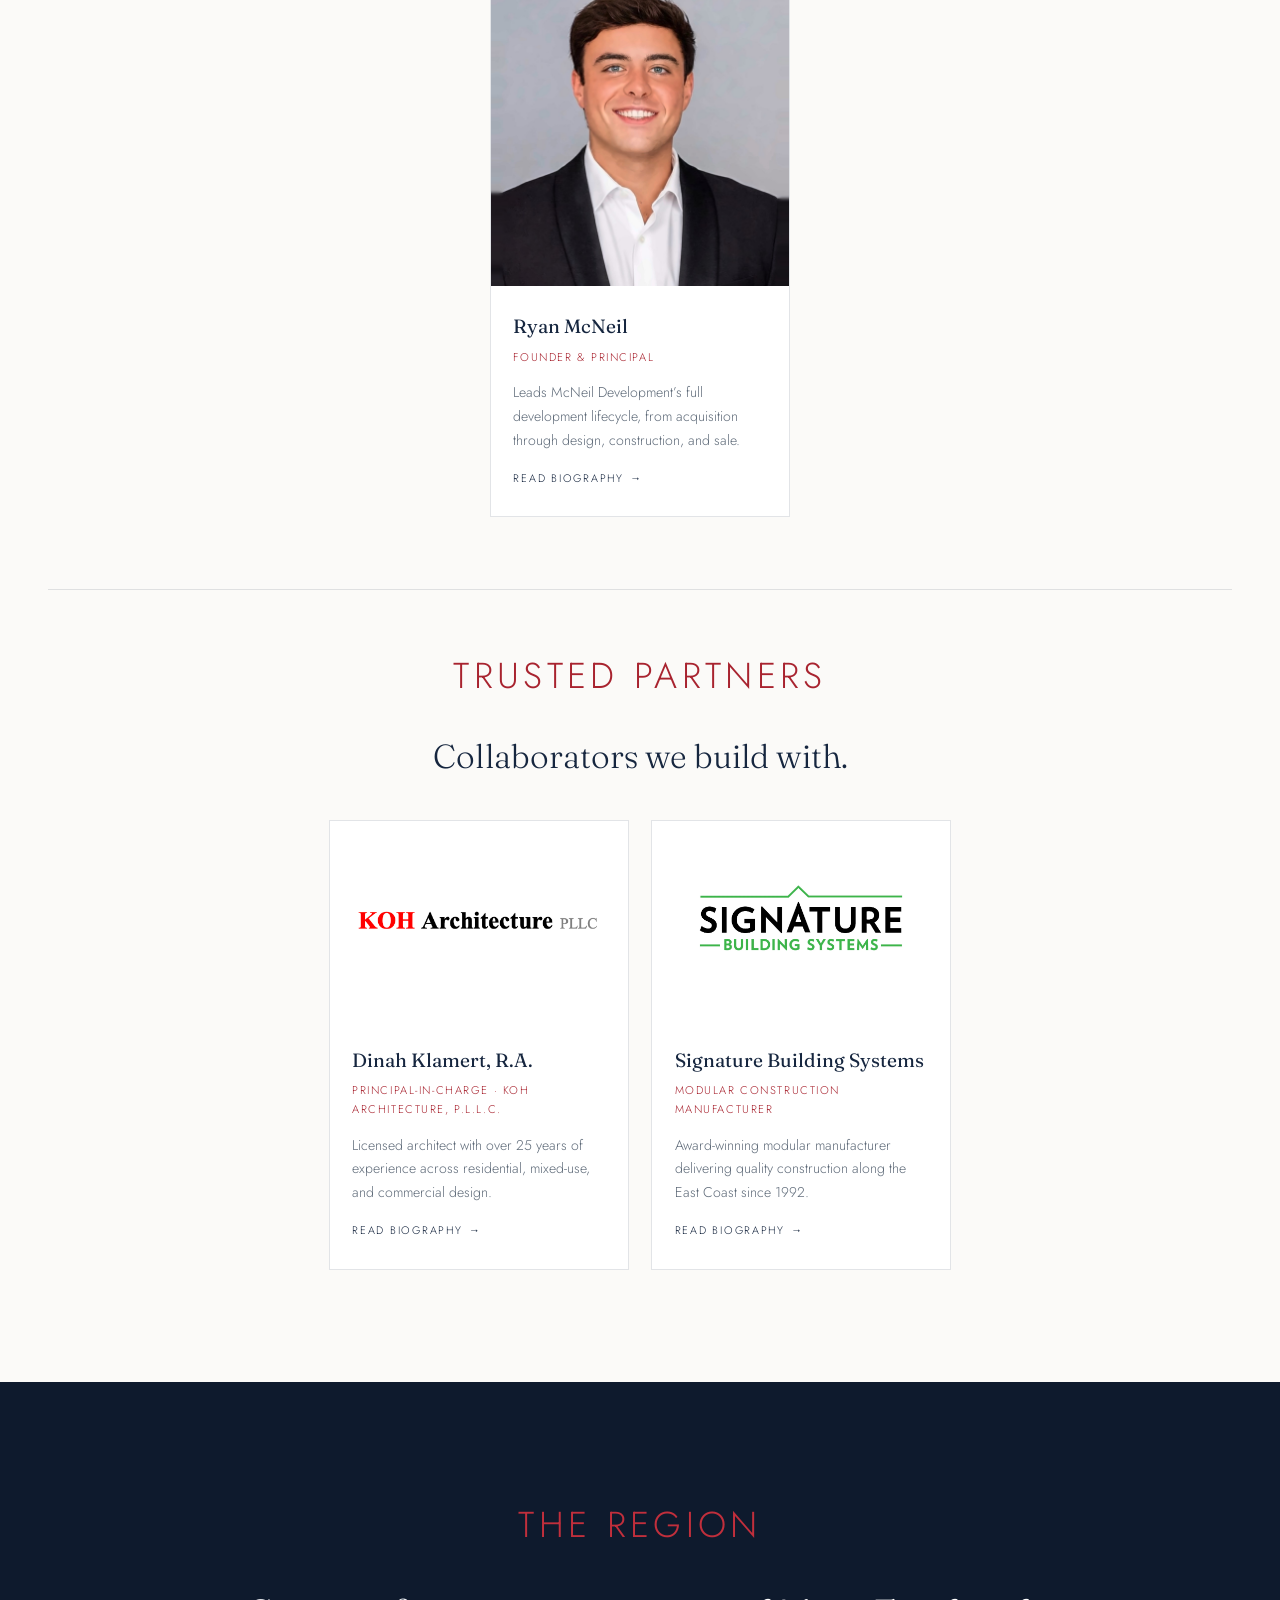
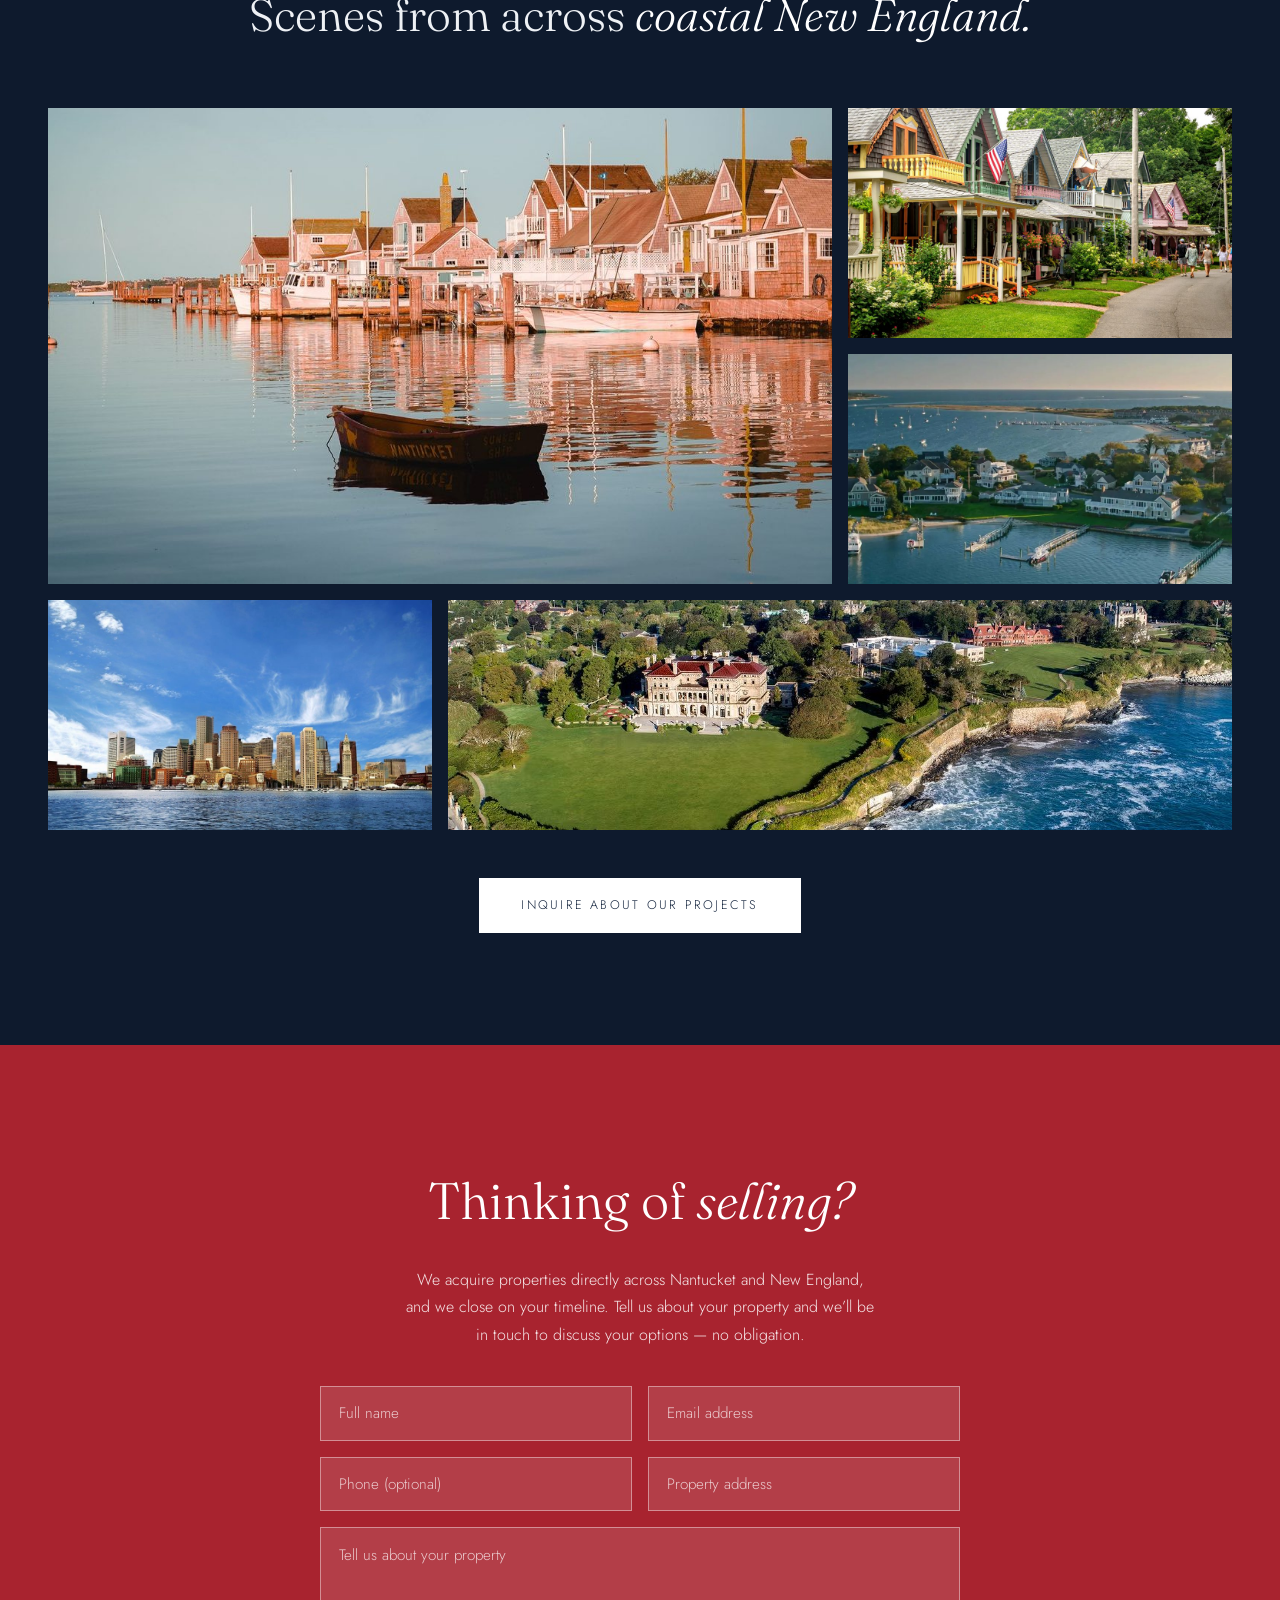
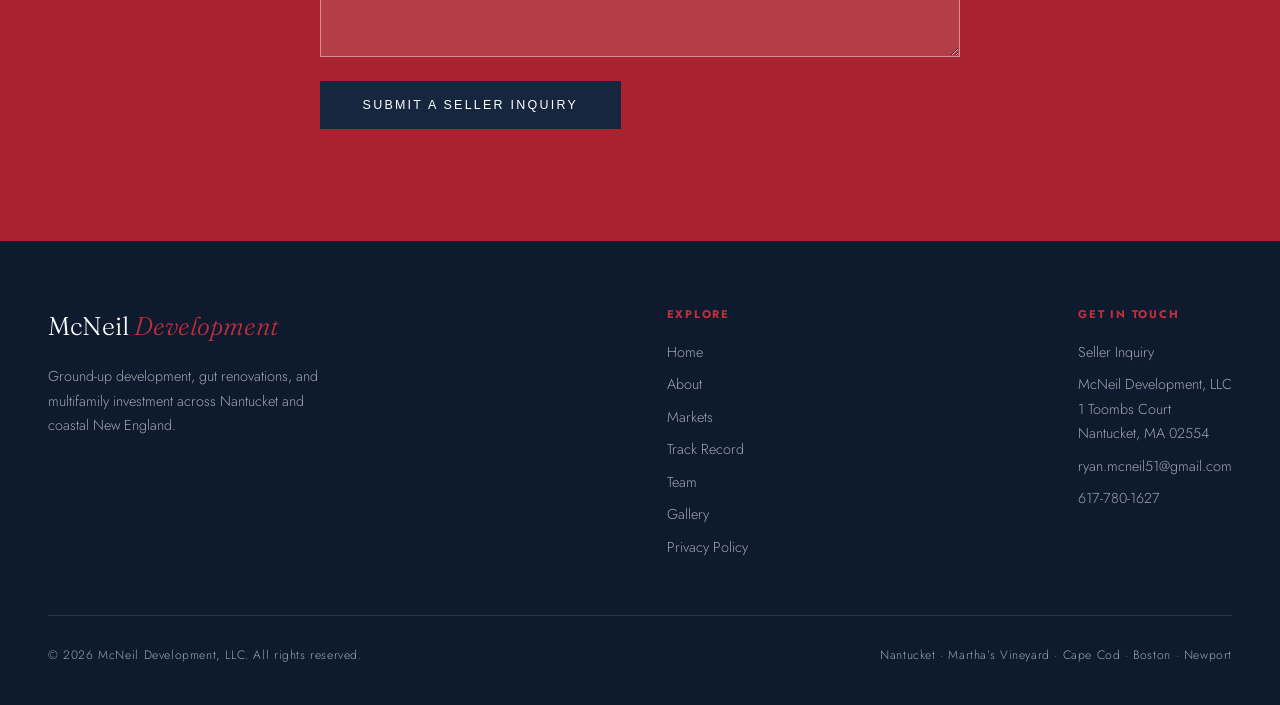
==== commit c8551622: "Add mobile menu toggle to main site; clearer, wider Ryan headshot - Main site nav was hidden under 9" ====
--- a/index.html
+++ b/index.html
@@ -63,6 +63,7 @@
   .nav-links a { color: var(--white); text-decoration: none; font-size: 0.76rem; letter-spacing: 0.16em; text-transform: uppercase; font-weight: 400; position: relative; padding-bottom: 3px; }
   .nav-links a::after { content: ''; position: absolute; left: 0; bottom: 0; width: 0; height: 2px; background: var(--red-bright); transition: width 0.35s ease; }
   .nav-links a:hover::after { width: 100%; }
+  .nav-toggle { display: none; background: none; border: none; color: var(--white); font-size: 1.6rem; line-height: 1; cursor: pointer; padding: 0.25rem; }
 
   /* ---------- HERO ---------- */
   .hero { height: 100vh; min-height: 640px; position: relative; display: flex; align-items: flex-end; color: var(--white); overflow: hidden; }
@@ -262,6 +263,10 @@
   @media (max-width: 900px) {
     nav { padding: 1.2rem 1.5rem; } nav.scrolled { padding: 0.9rem 1.5rem; }
     .nav-links { display: none; }
+    .nav-toggle { display: block; }
+    nav.menu-open { background: rgb(14, 26, 45); }
+    nav.menu-open .nav-links { display: flex; flex-direction: column; position: fixed; inset: 0; top: 64px; background: rgb(14, 26, 45); padding: 2.5rem 1.5rem; gap: 1.6rem; z-index: 99; }
+    nav.menu-open .nav-links a { font-size: 1rem; }
     section { padding: 4.5rem 1.5rem; }
     .hero-inner { padding: 0 1.5rem 5.5rem; }
     .intro-grid { grid-template-columns: 1fr; gap: 2.5rem; }
@@ -365,7 +370,8 @@
 
 <nav id="nav">
   <a href="#home" class="logo">McNeil<span> Development</span></a>
-  <ul class="nav-links">
+  <button class="nav-toggle" id="navToggle" type="button" aria-label="Toggle navigation" aria-expanded="false" aria-controls="navLinks">&#9776;</button>
+  <ul class="nav-links" id="navLinks">
     <li><a href="#home">Home</a></li>
     <li><a href="#about">About</a></li>
     <li><a href="#markets">Markets</a></li>
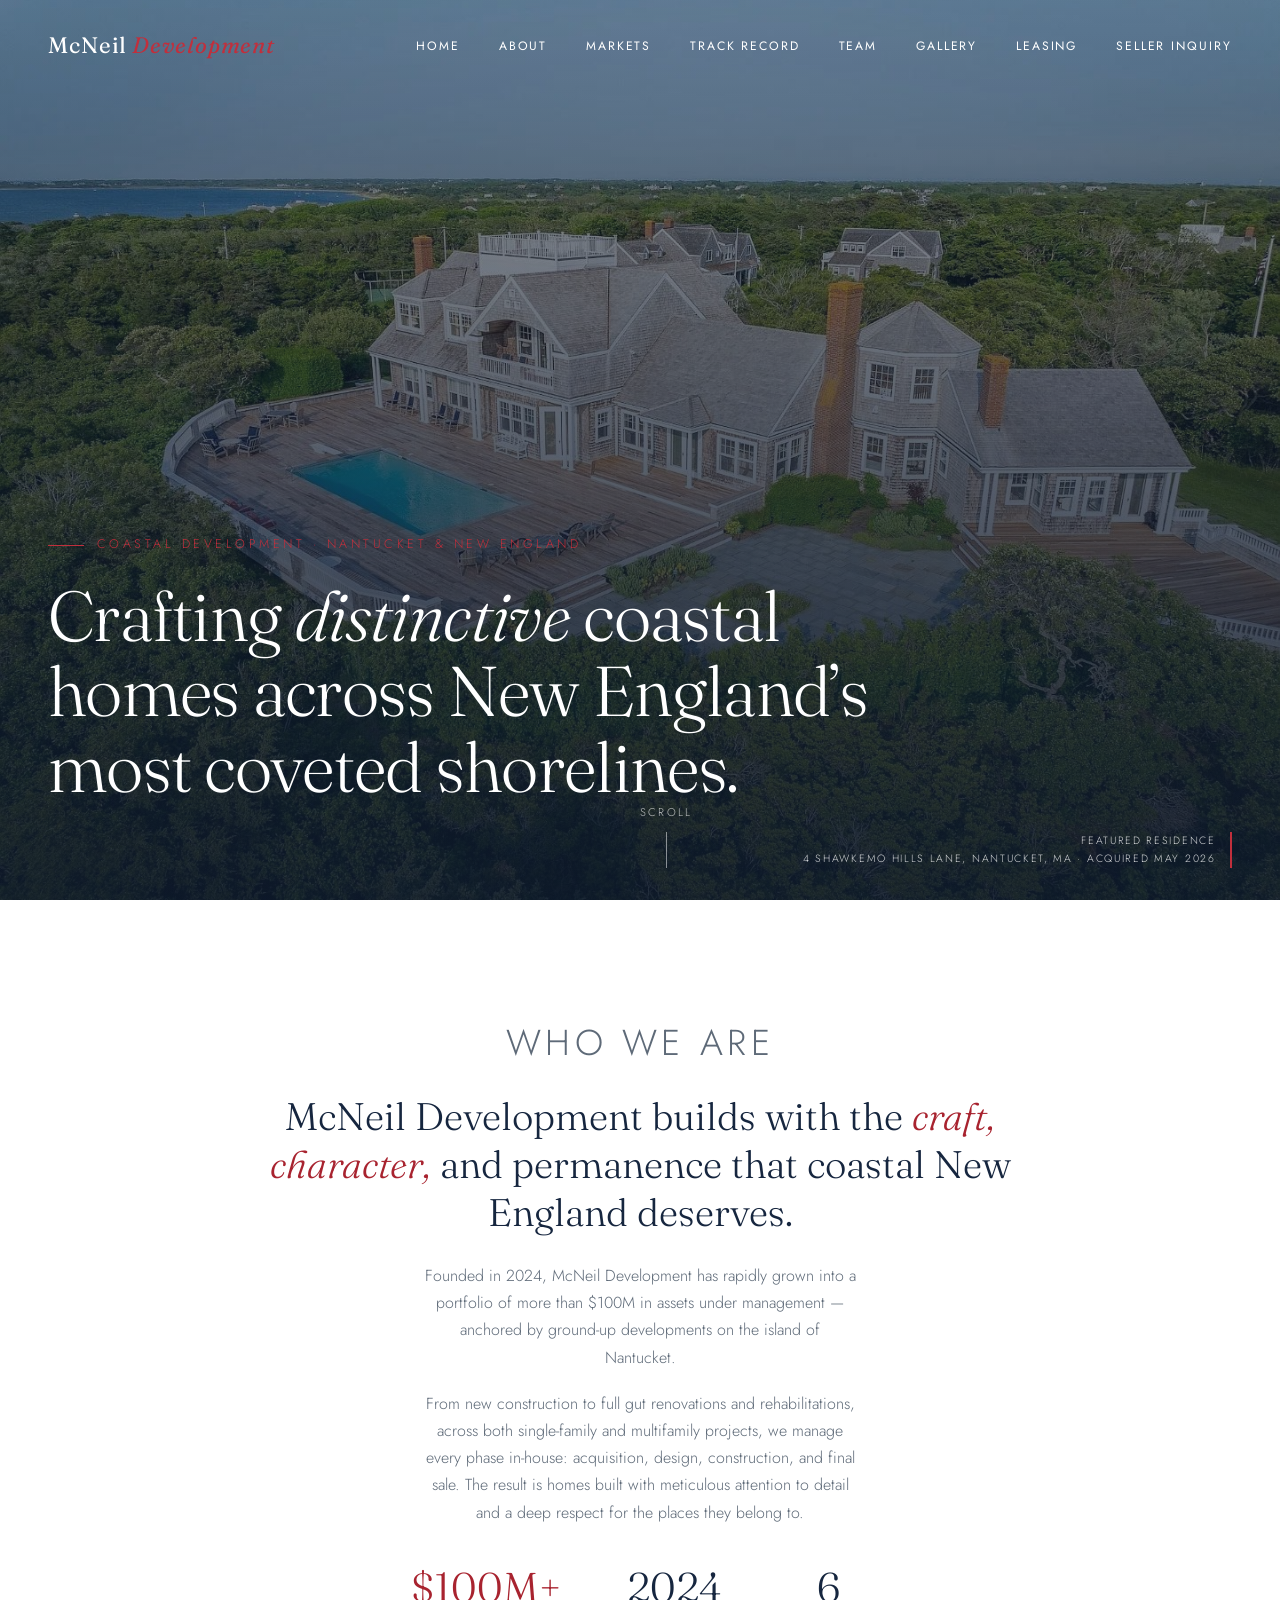
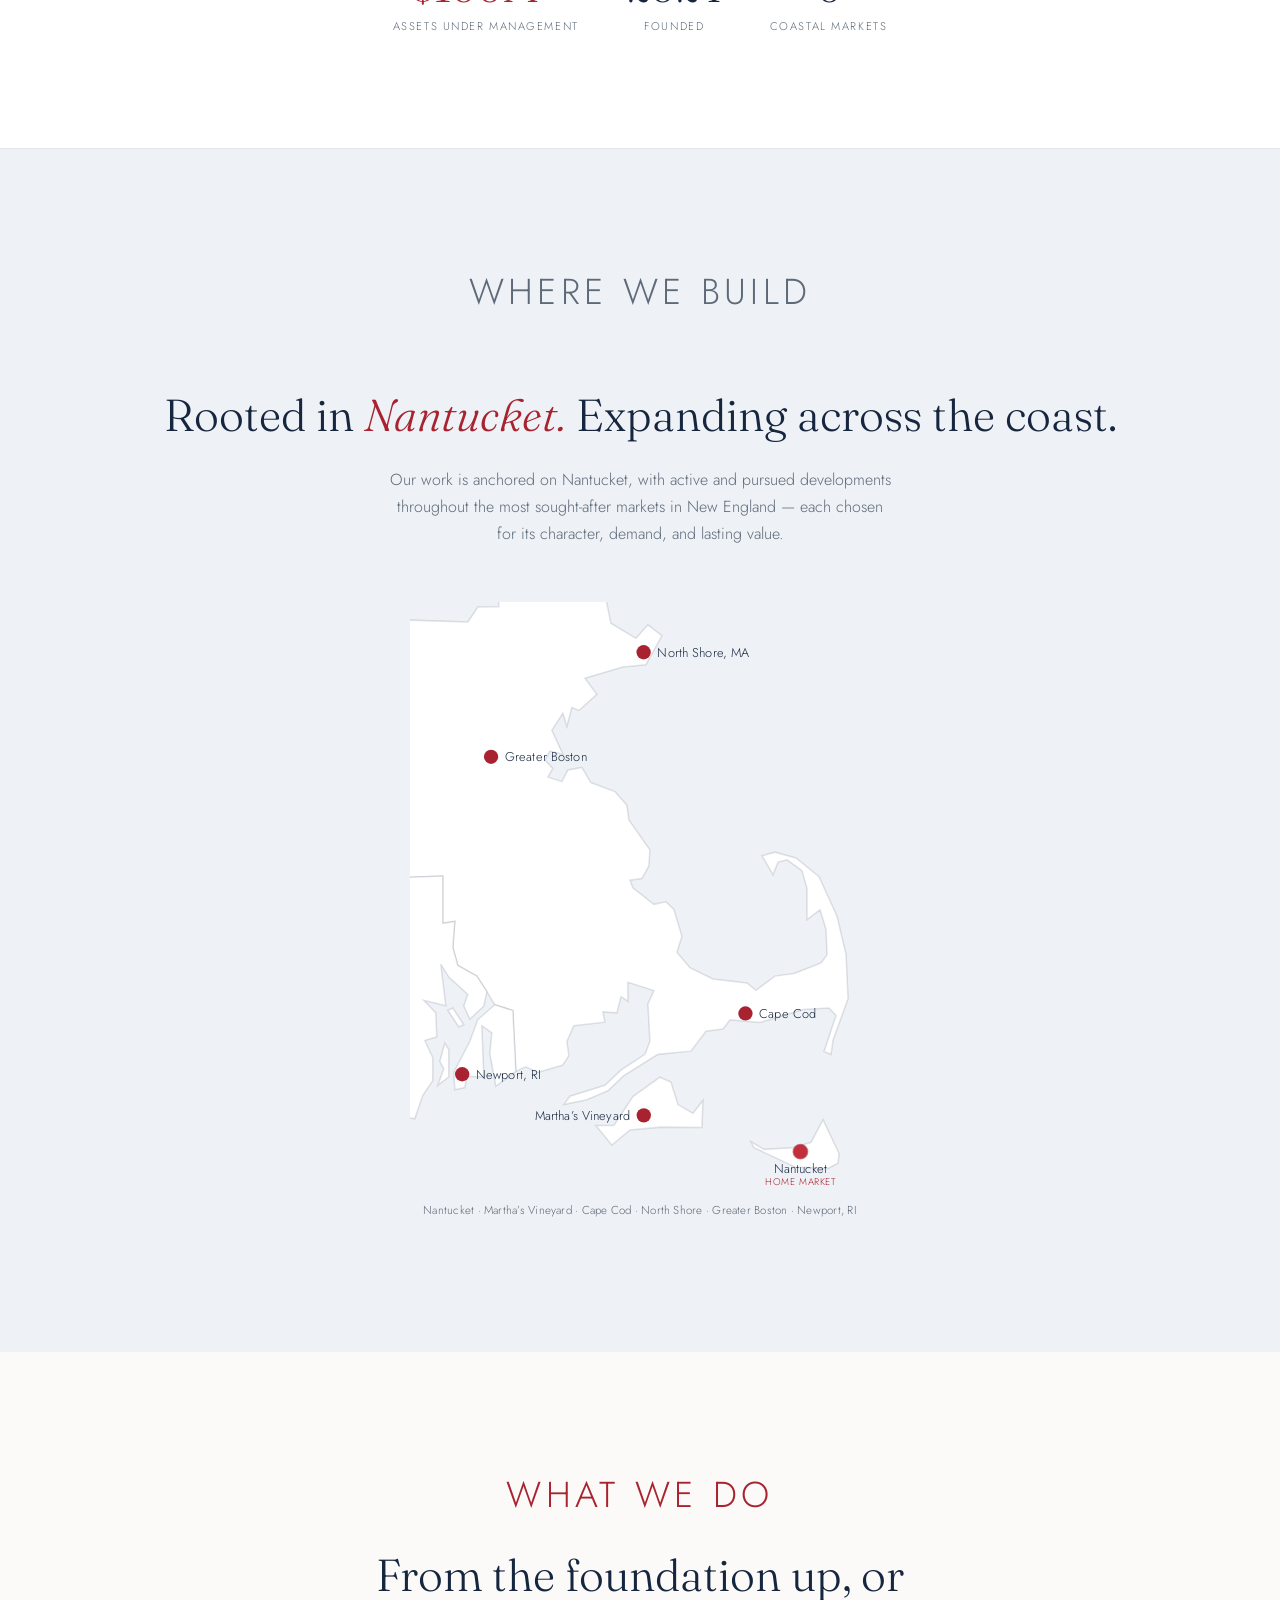
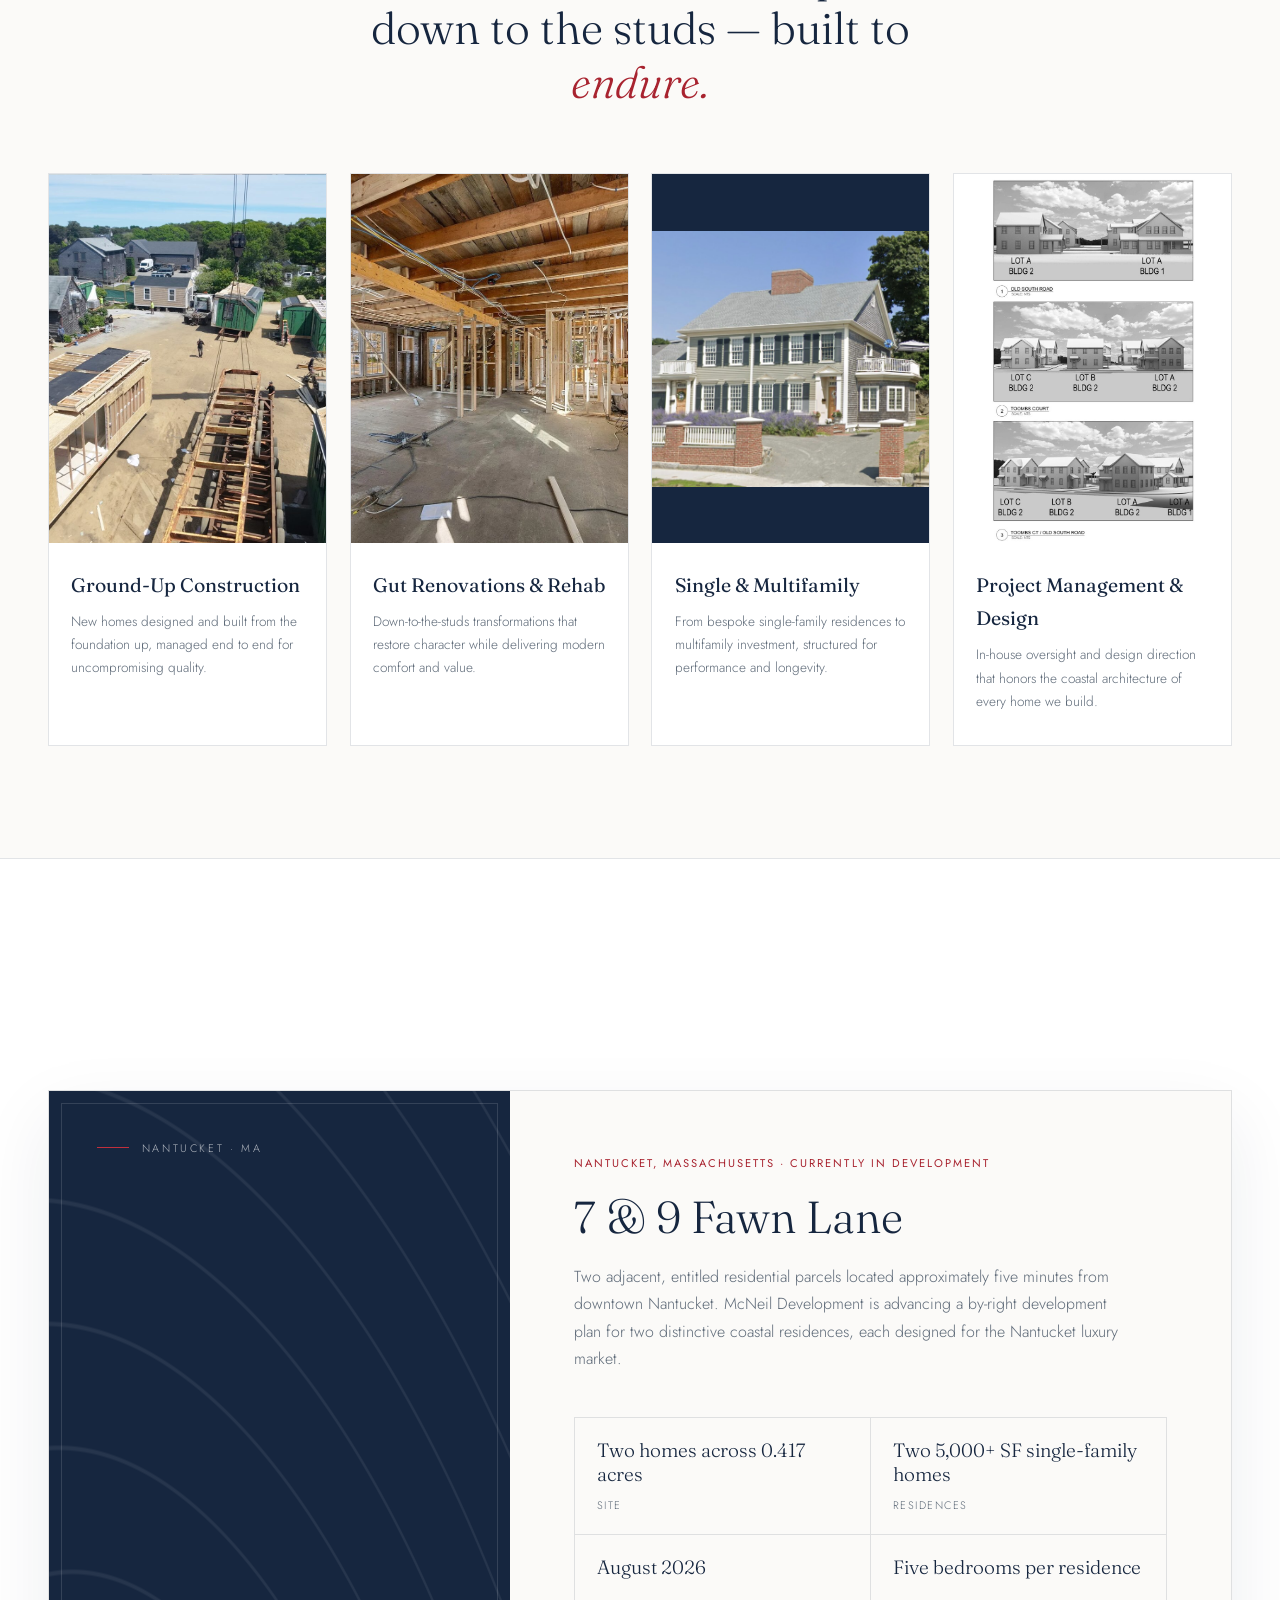
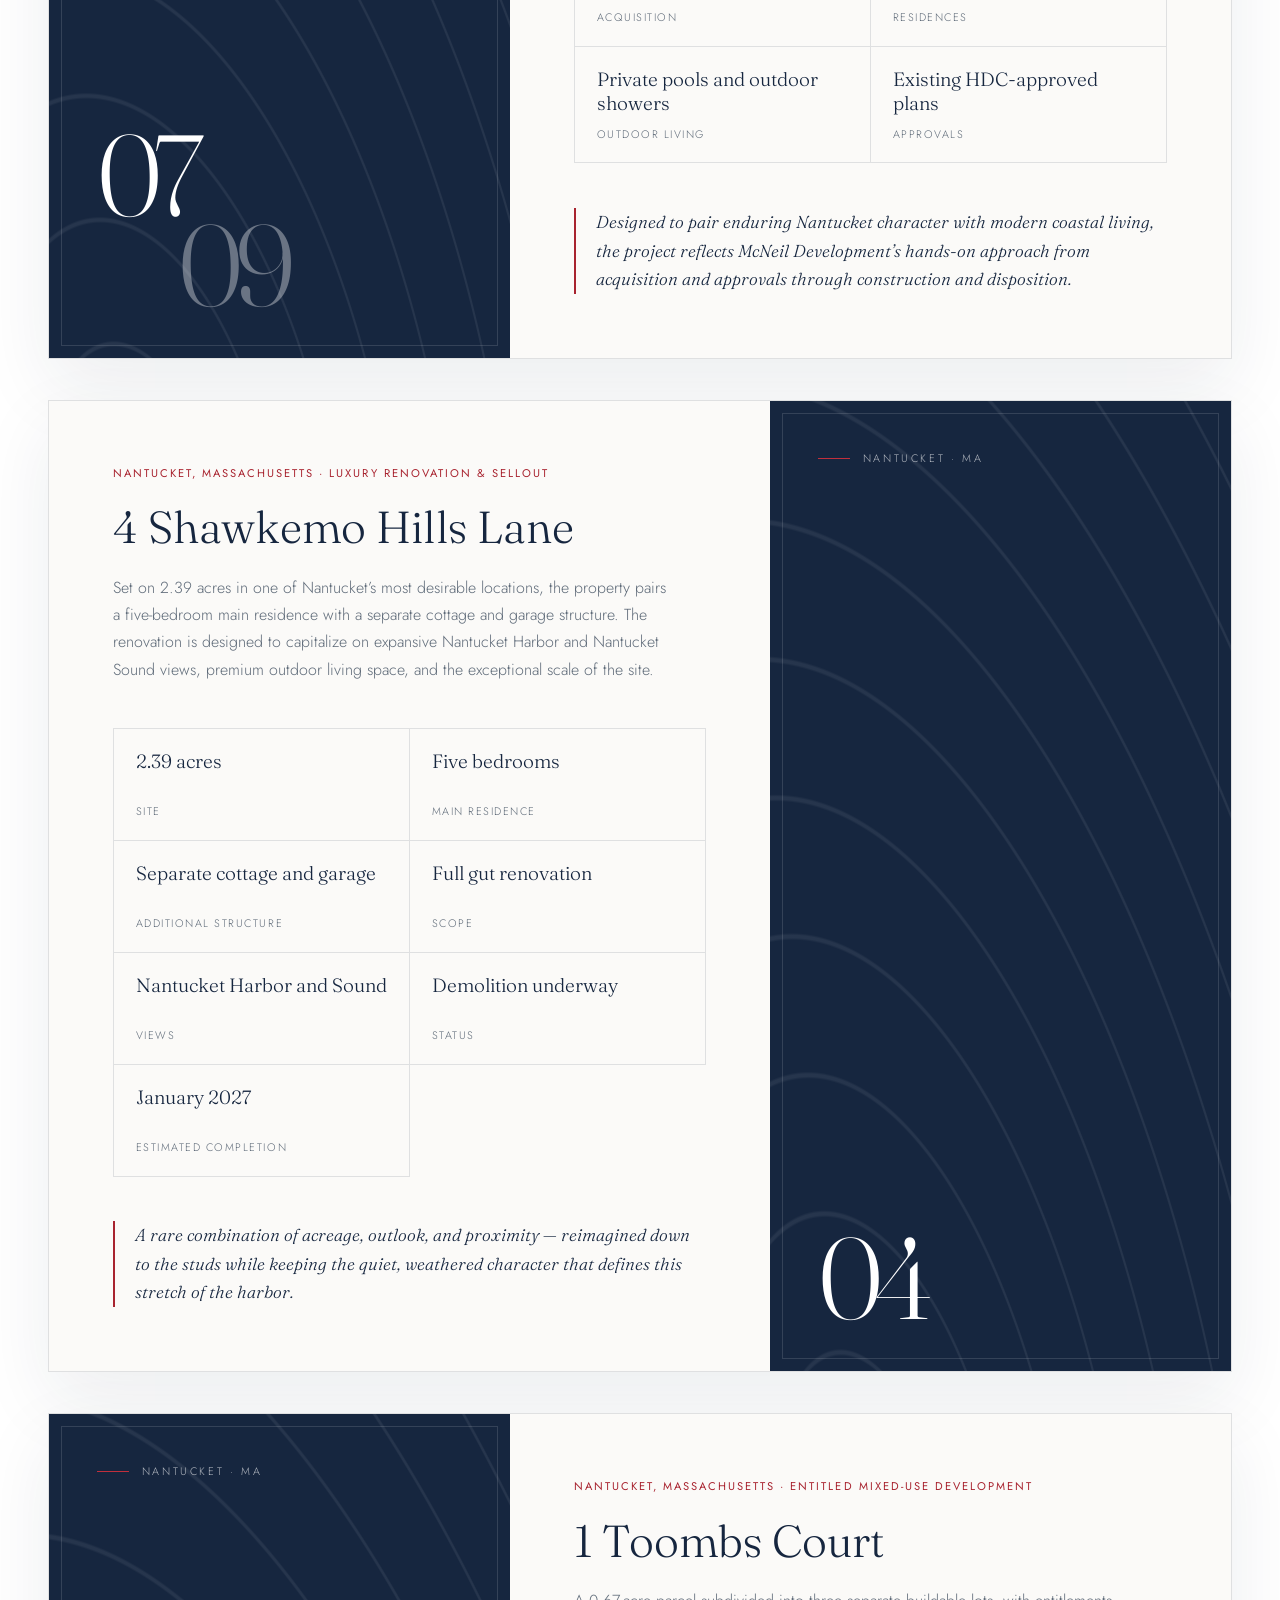
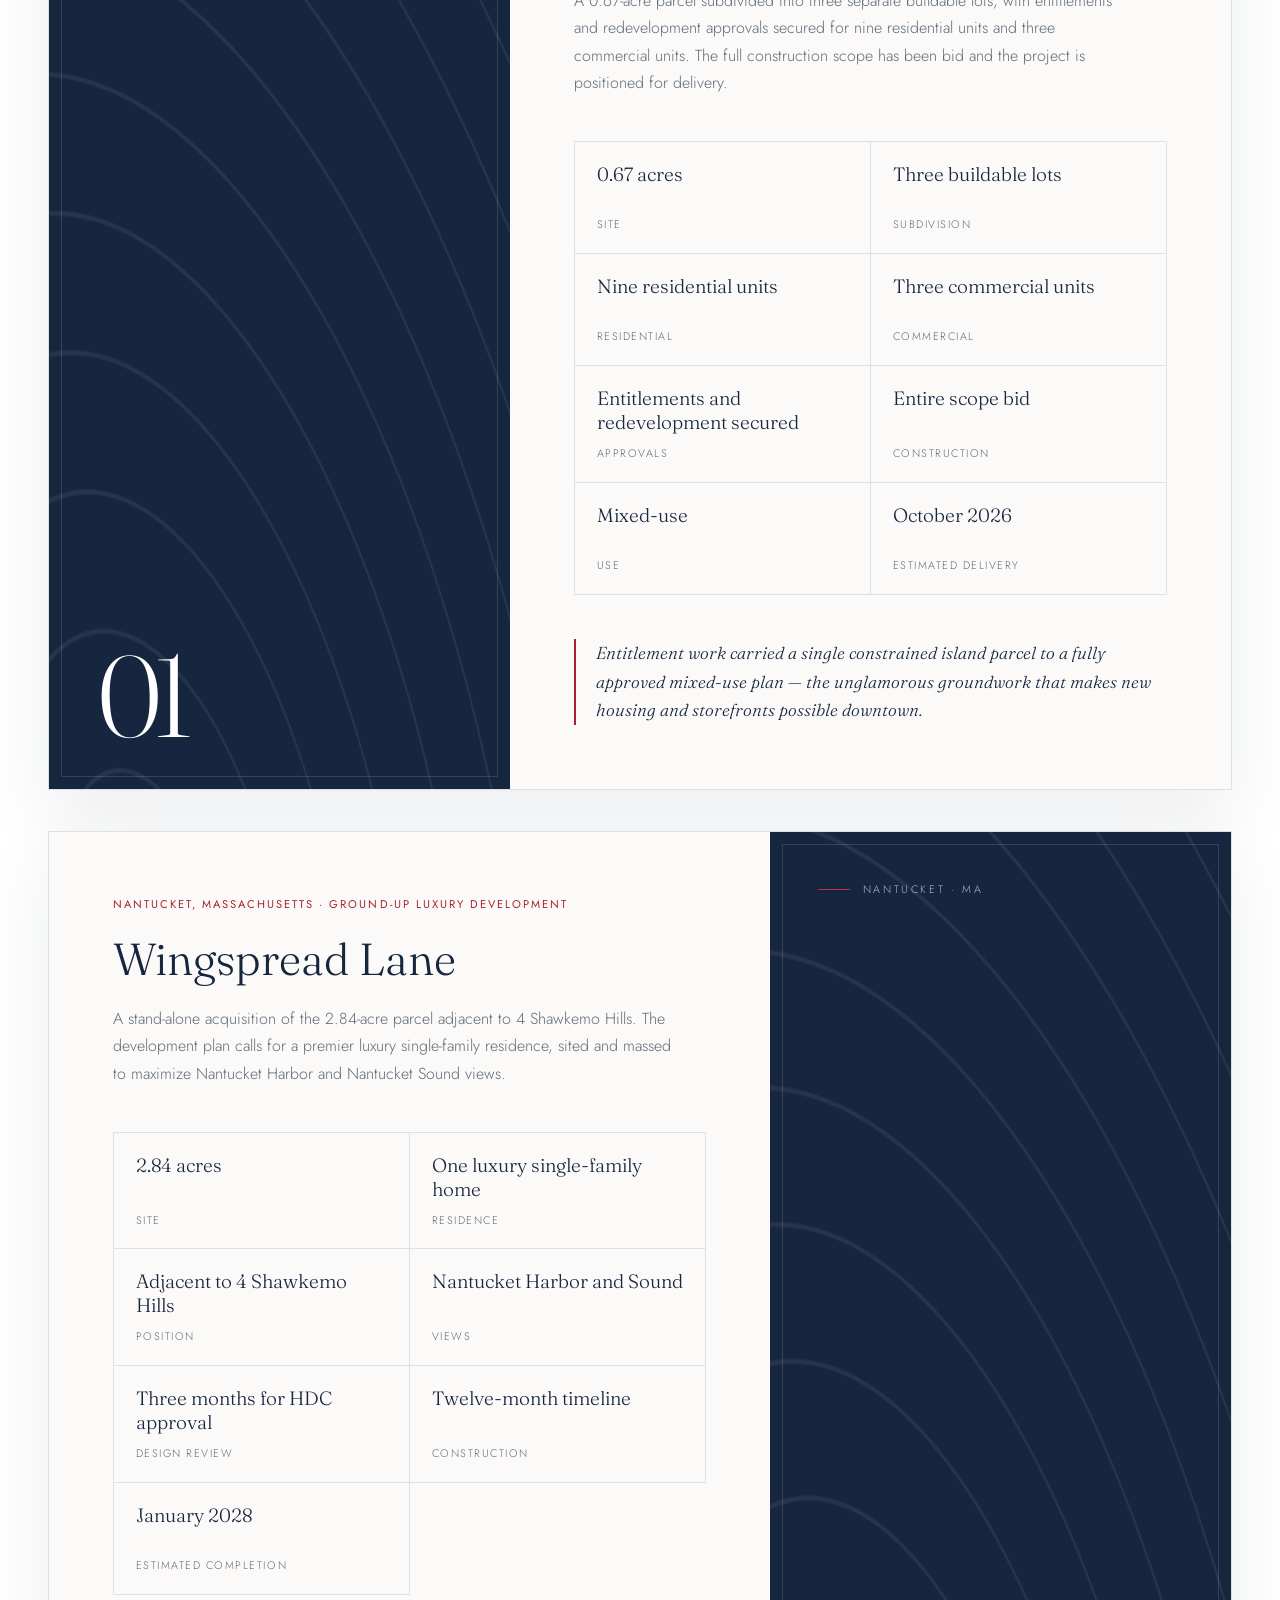
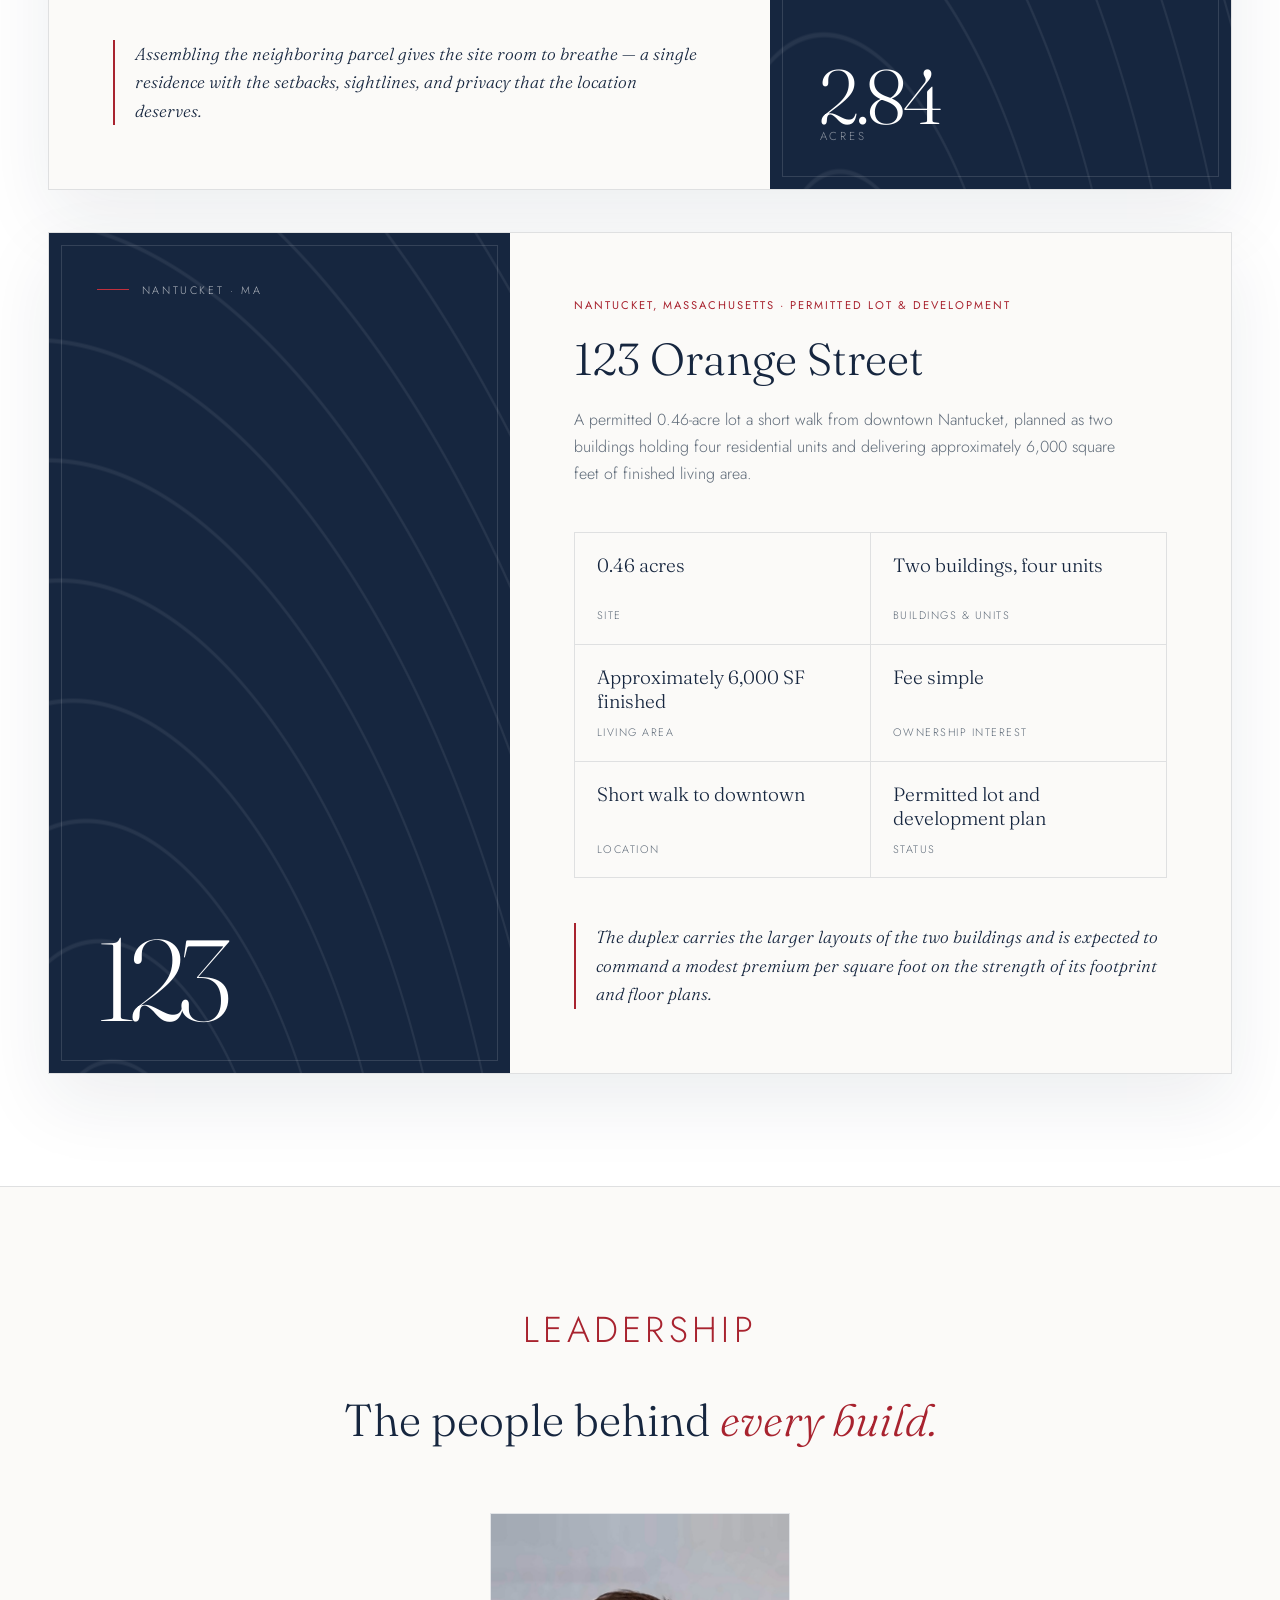
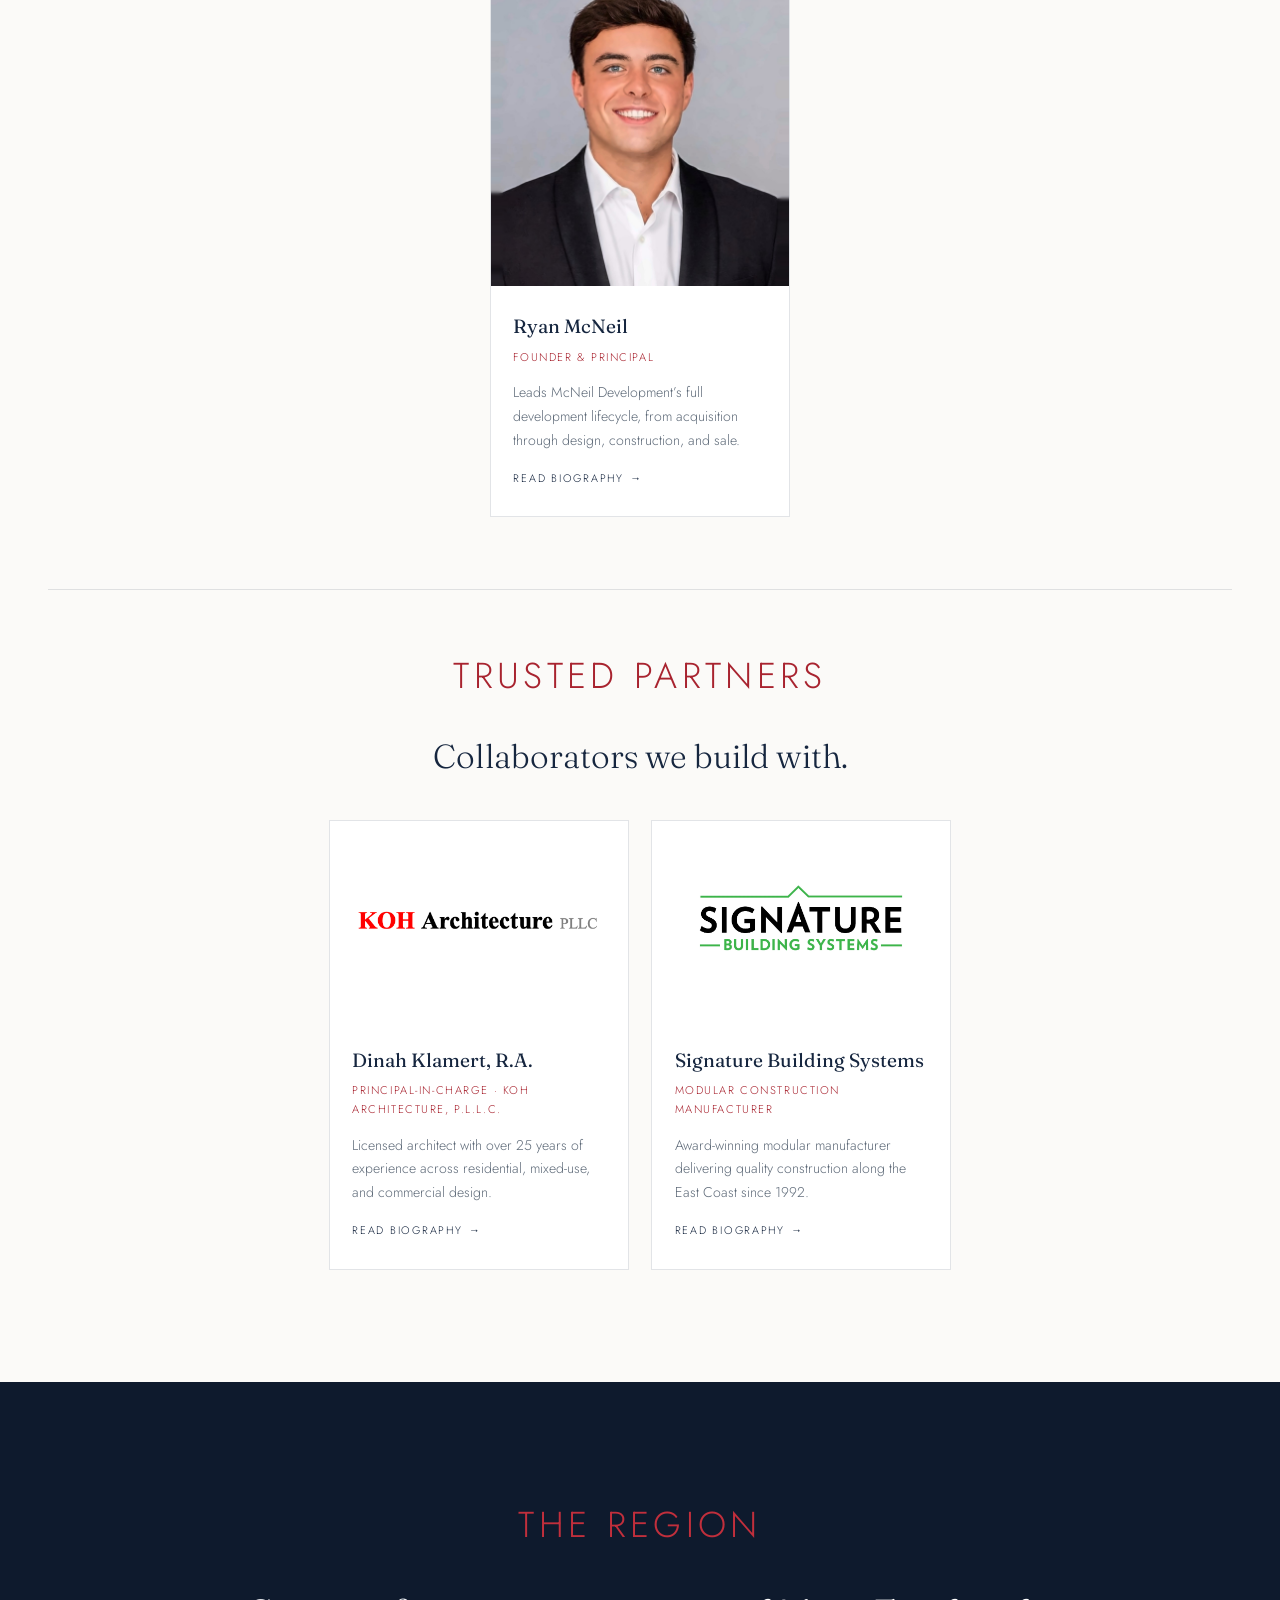
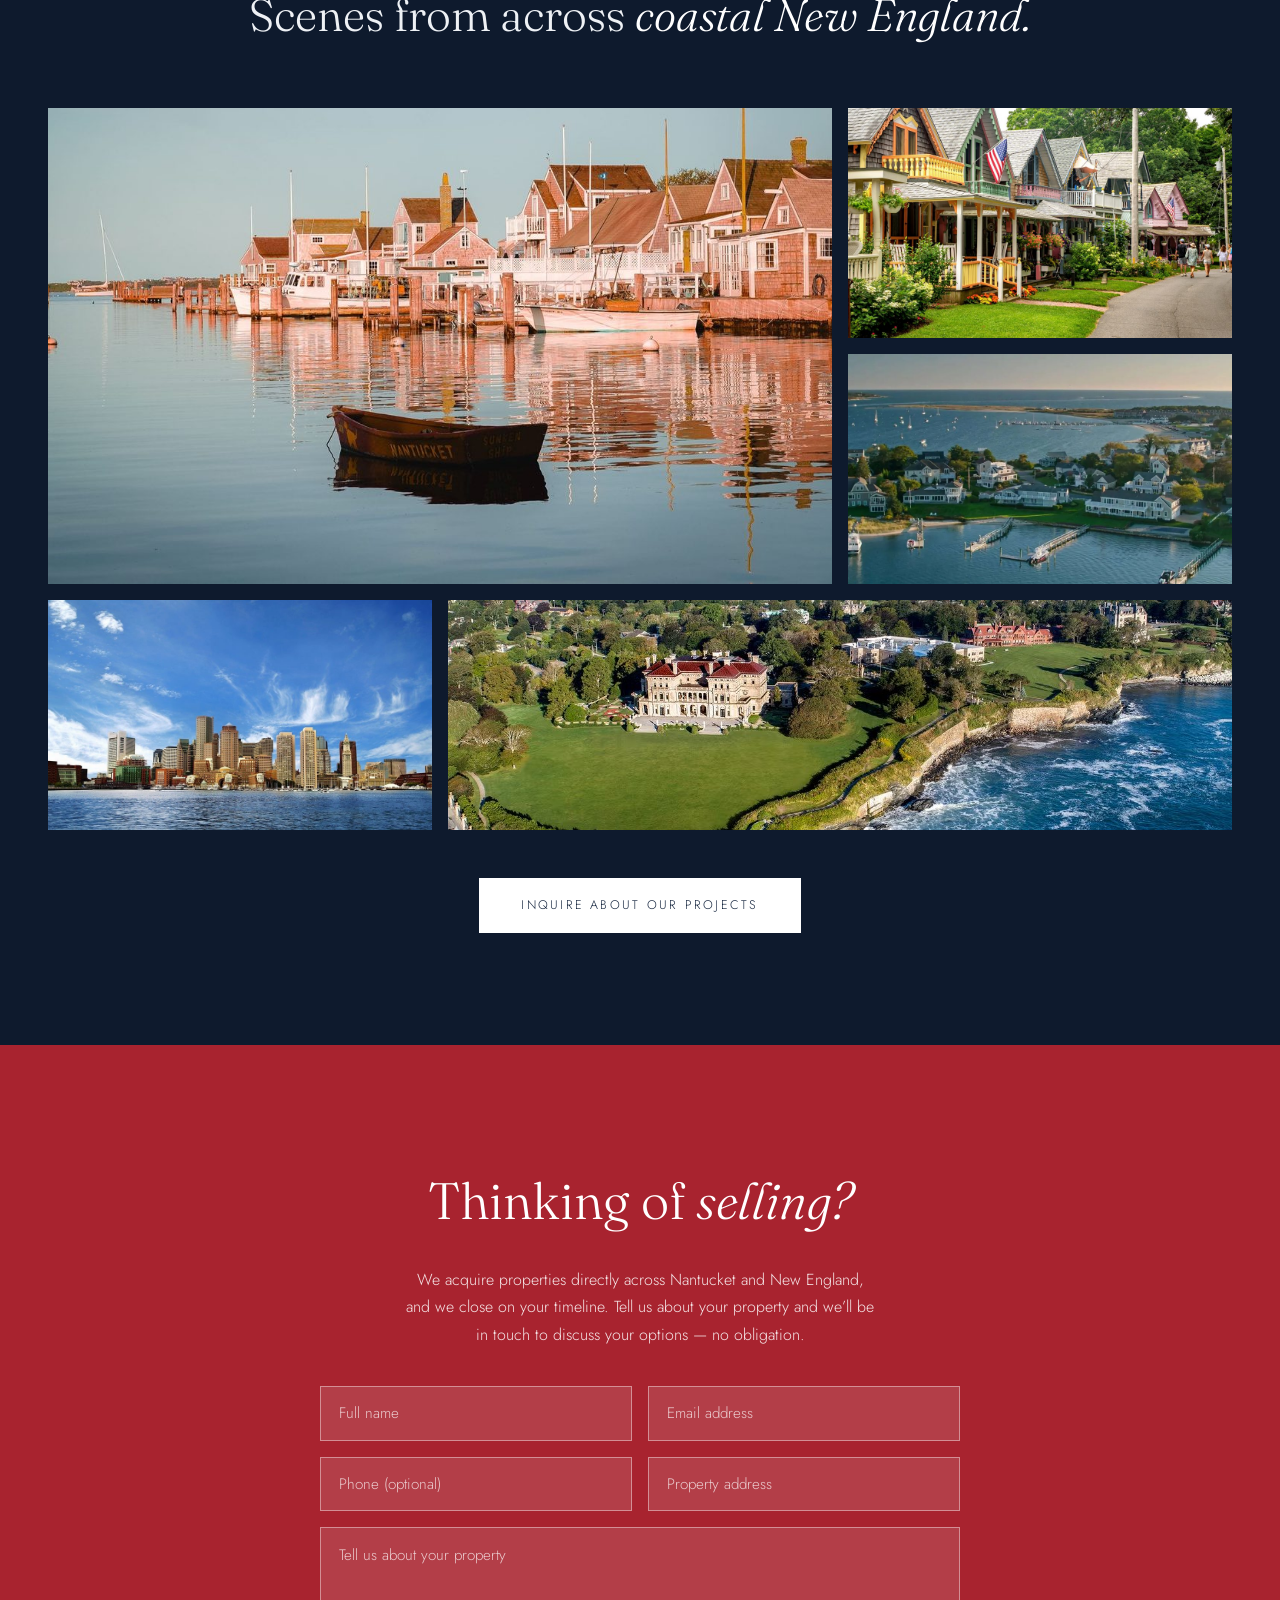
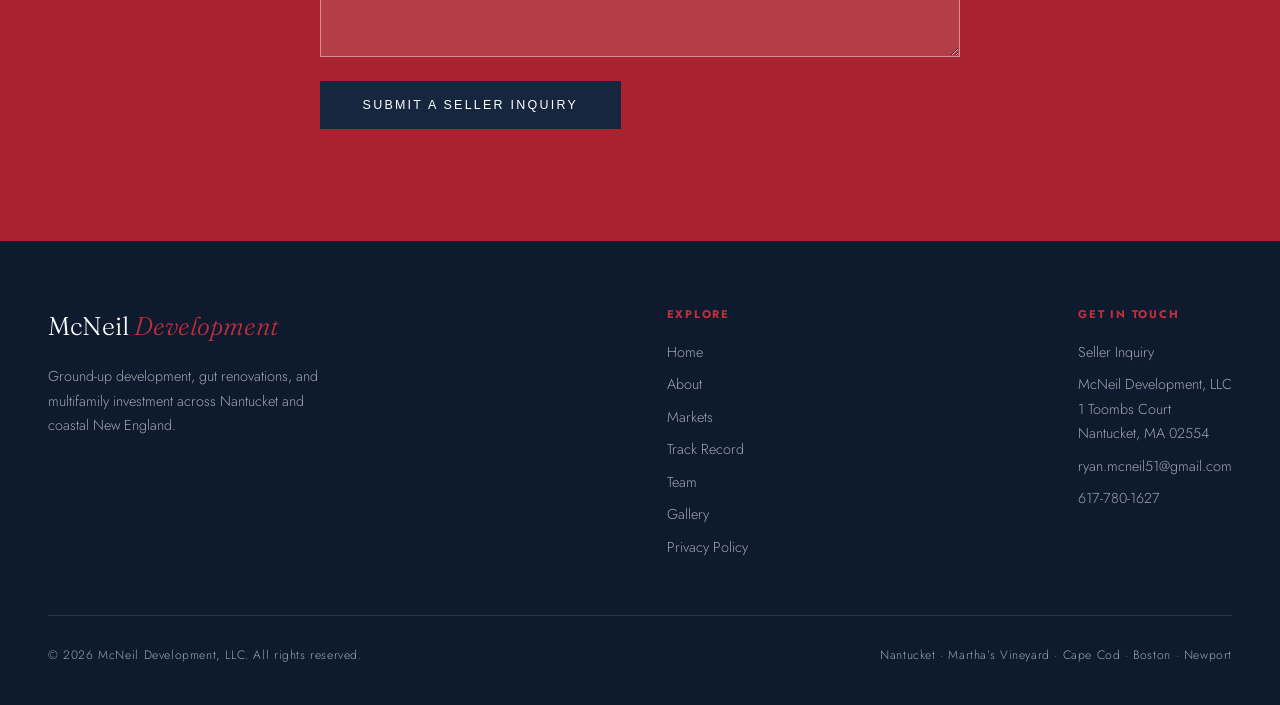
==== commit 6de220f4: "Fix mobile gallery grids on main site and leasing page - Main site: feature tile no longer spans 2 c" ====
--- a/index.html
+++ b/index.html
@@ -277,6 +277,7 @@
     .record-visual { min-height: 330px; }
     .record-marker { padding: 2rem; gap: 4rem; }
     .gal-grid { grid-template-columns: repeat(2, 1fr); grid-auto-rows: 170px; }
+    .gal-item.wide { grid-column: span 1; }
     .stat-row { gap: 1.8rem; }
   }
   @media (max-width: 540px) {
@@ -290,8 +291,7 @@
     .record-body { padding: 2rem 1.25rem 2.4rem; }
     .record-facts { grid-template-columns: 1fr; }
     .record-fact { min-height: 94px; }
-    .gal-grid { grid-template-columns: 1fr; }
-    .gal-item.wide { grid-column: span 1; }
+    .gal-grid { grid-auto-rows: 140px; gap: 0.6rem; }
   }
   .hero-caption {
     position: absolute; right: 3rem; bottom: 2rem; z-index: 2;
